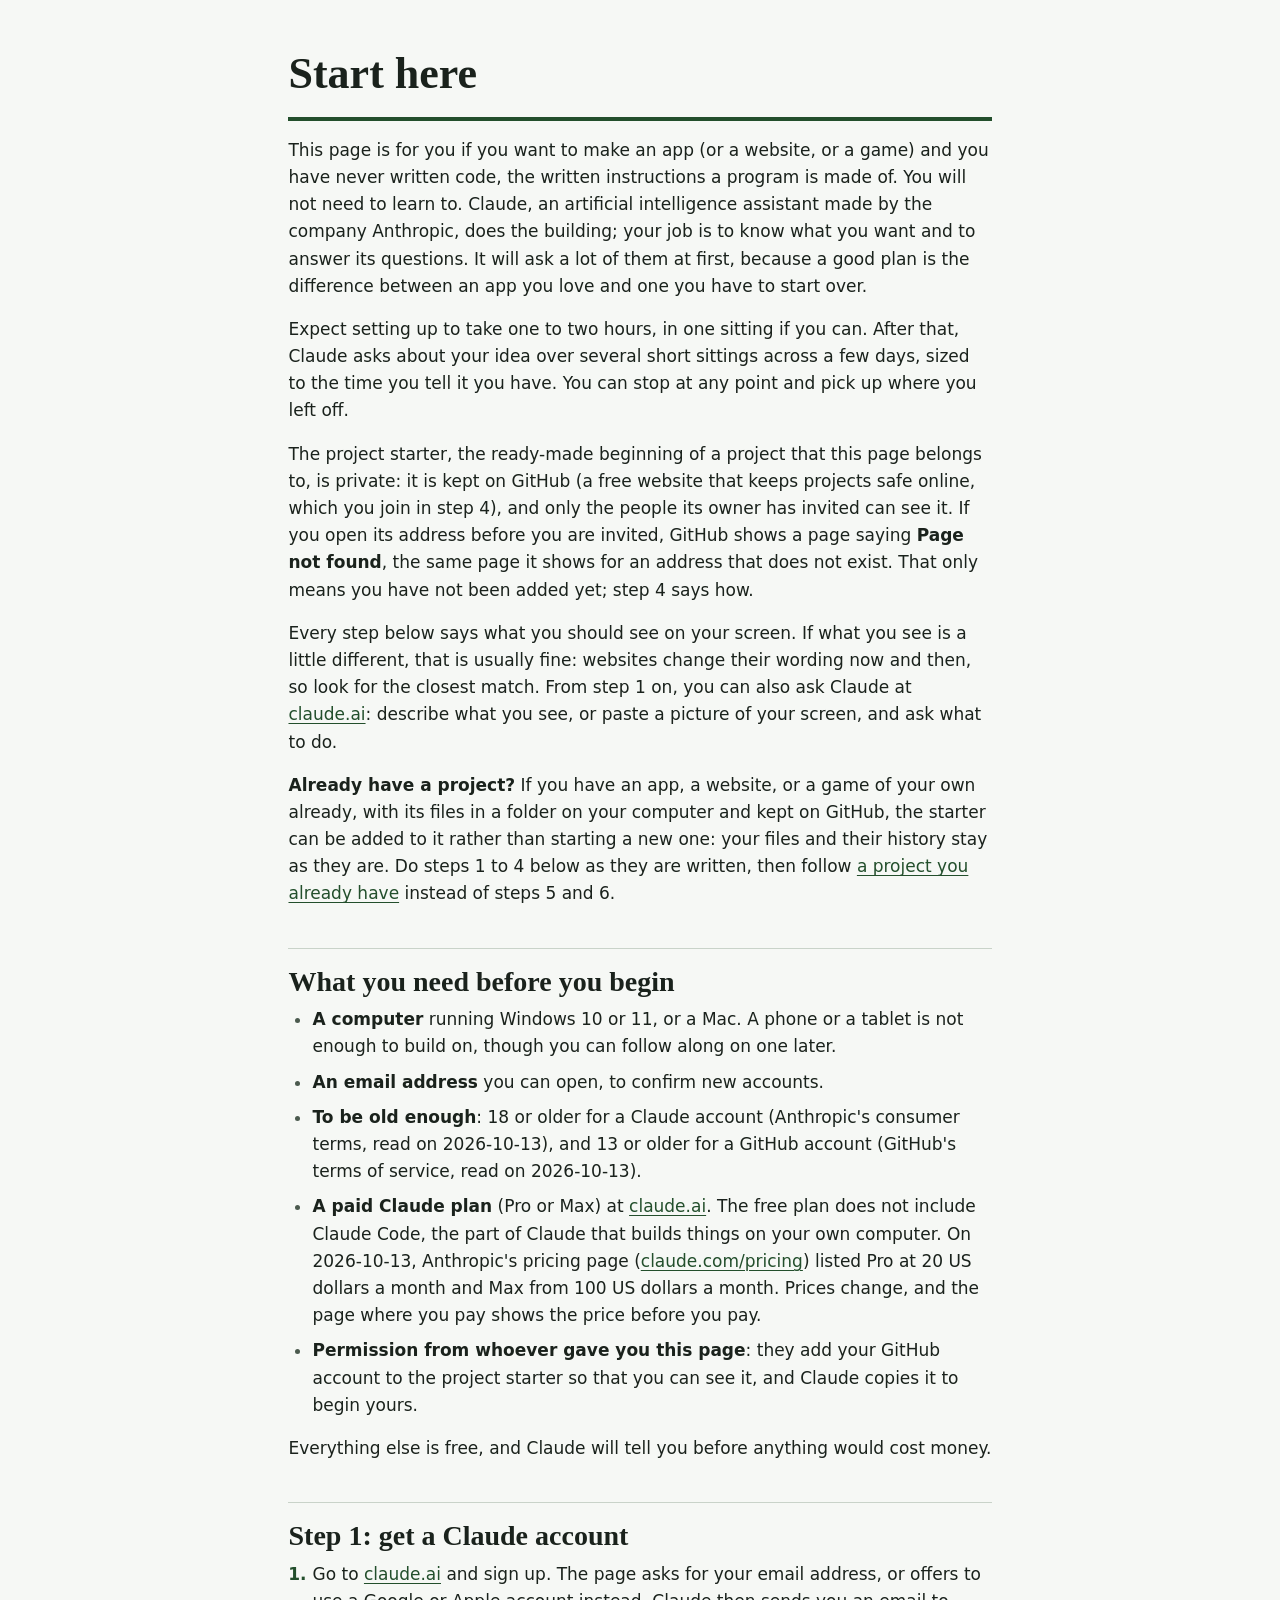
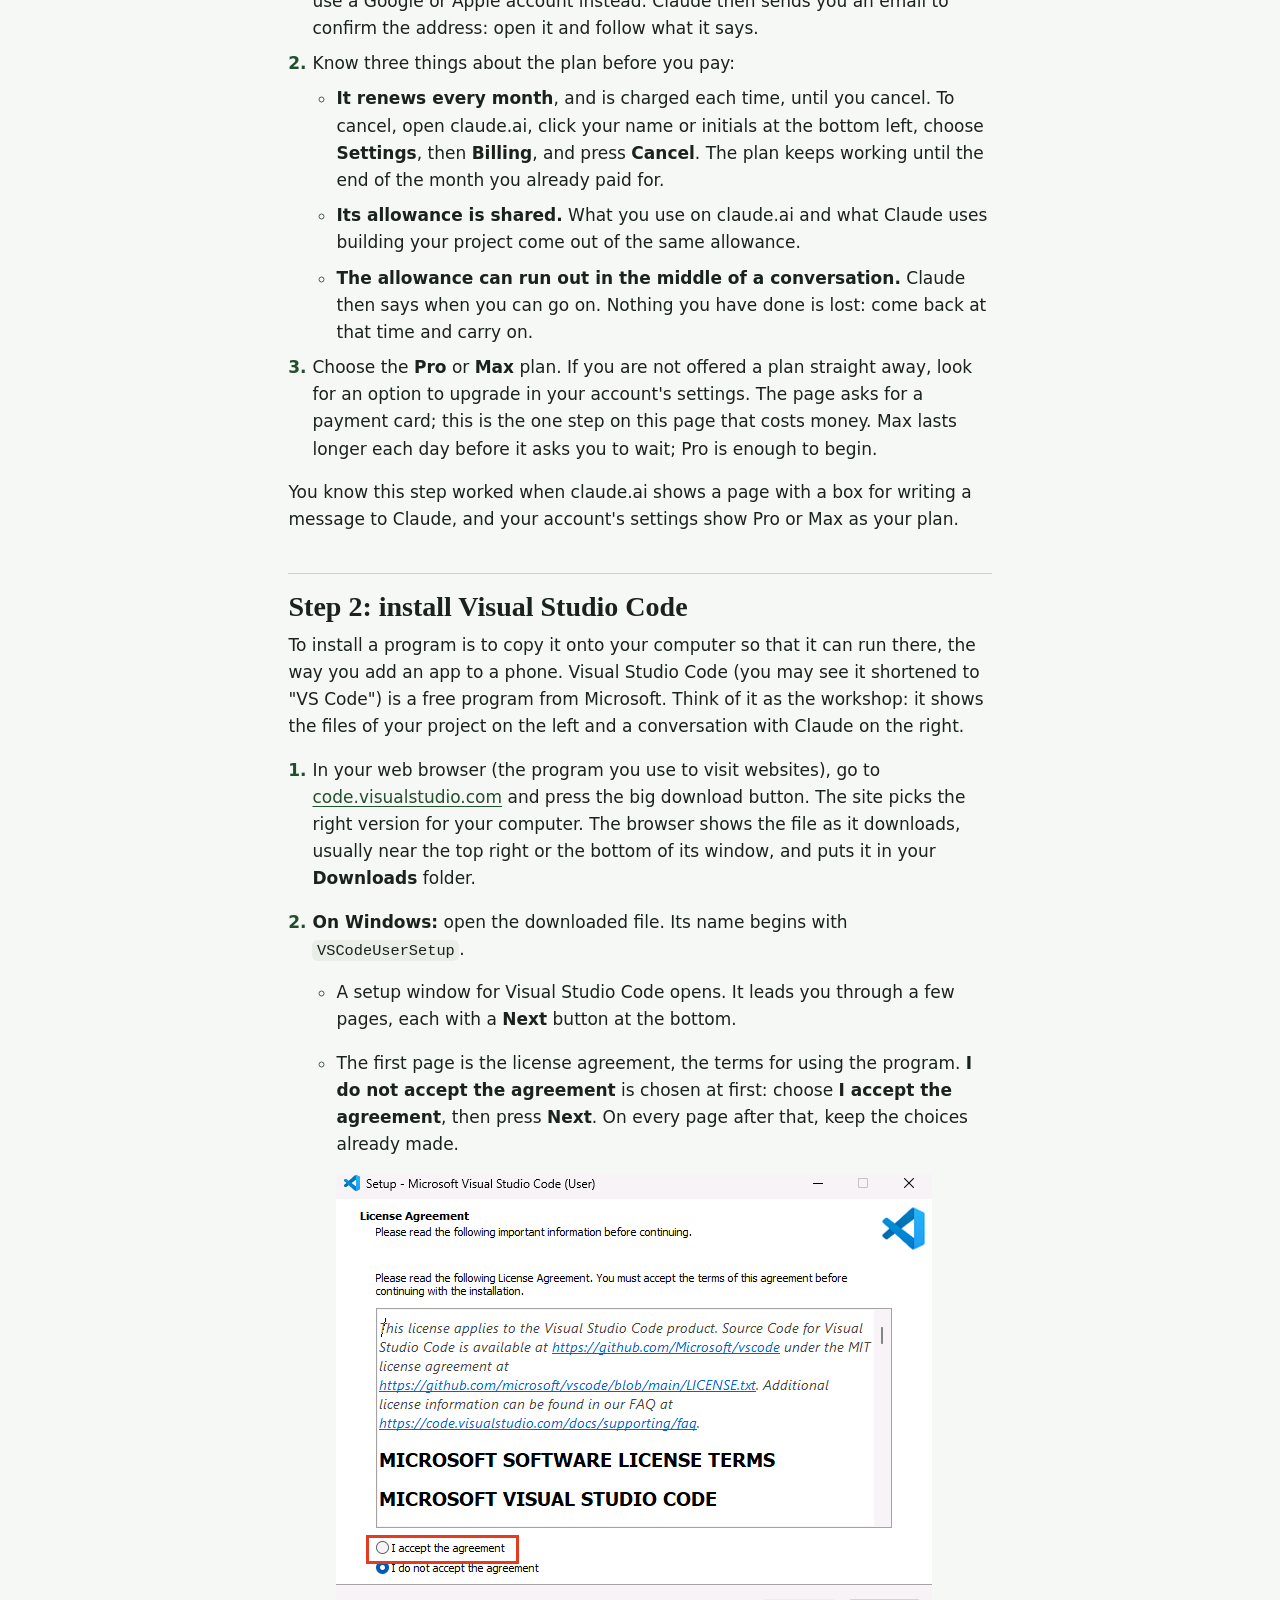
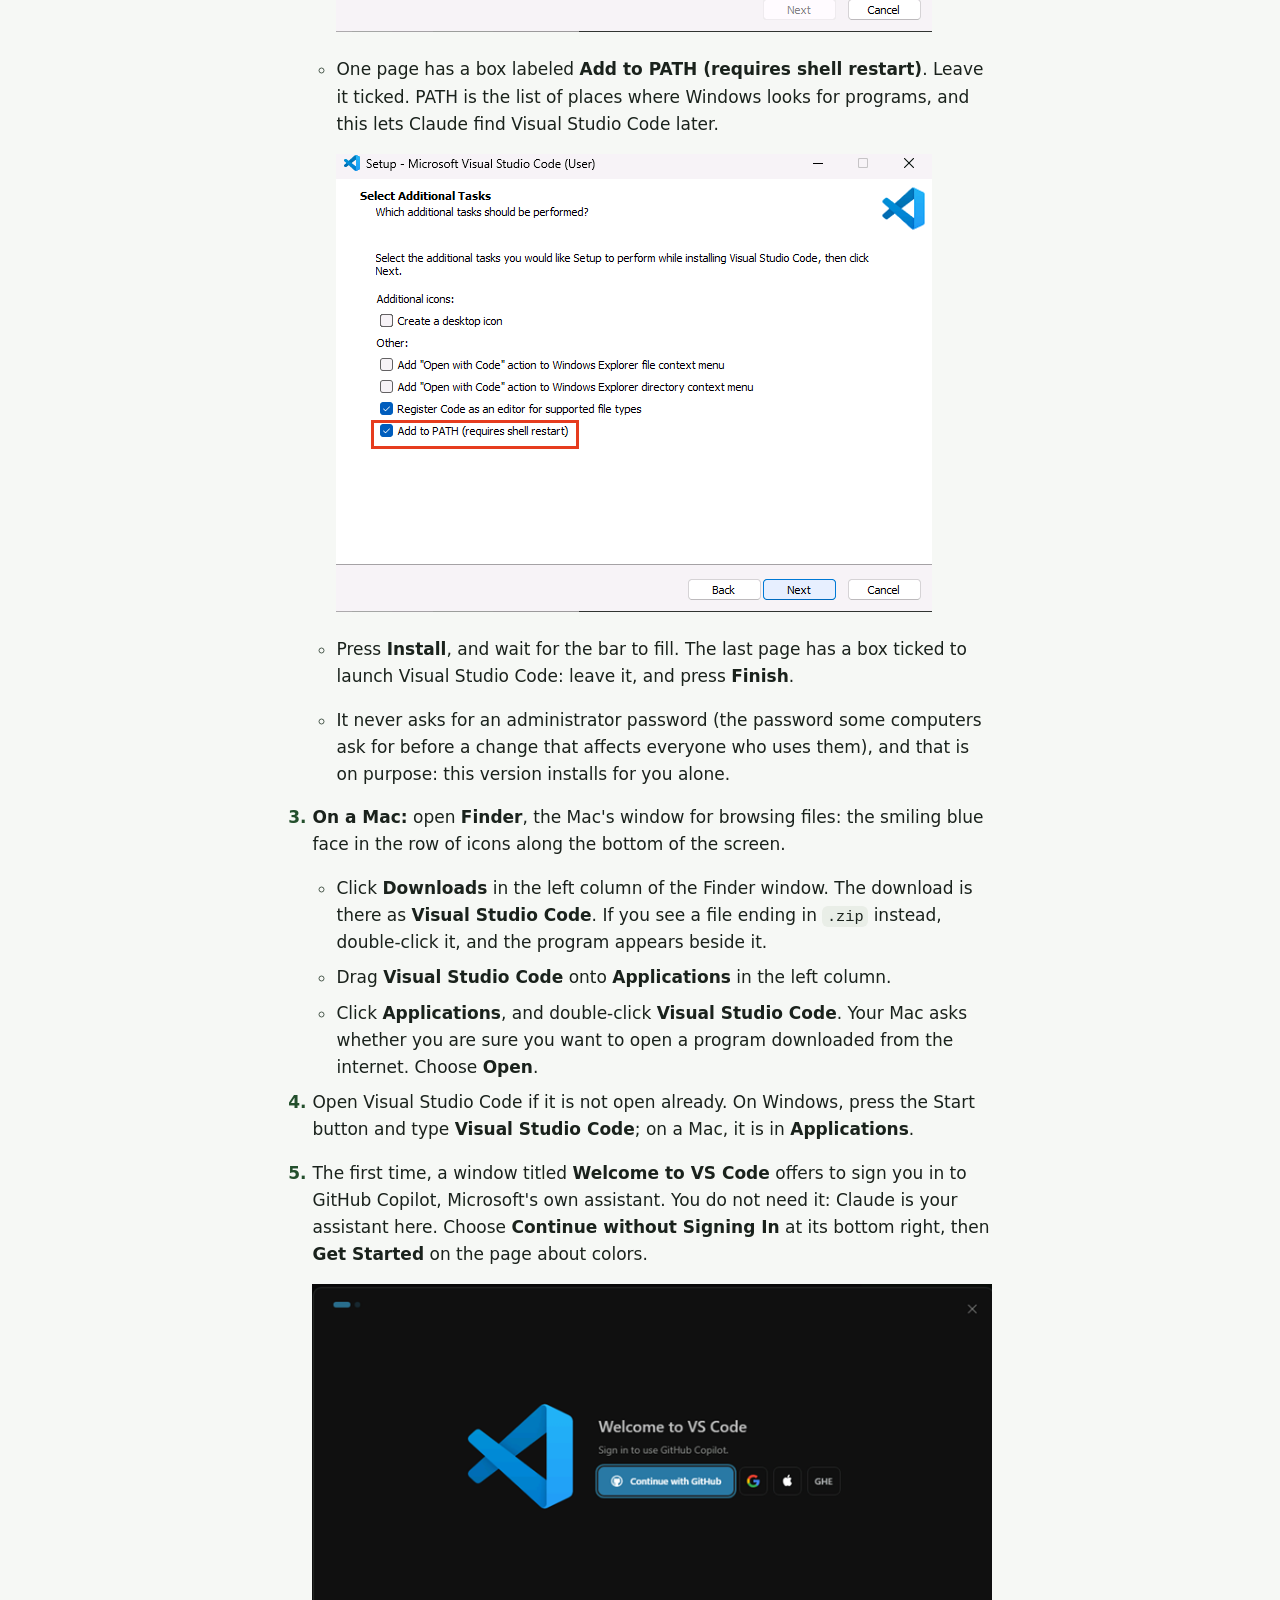
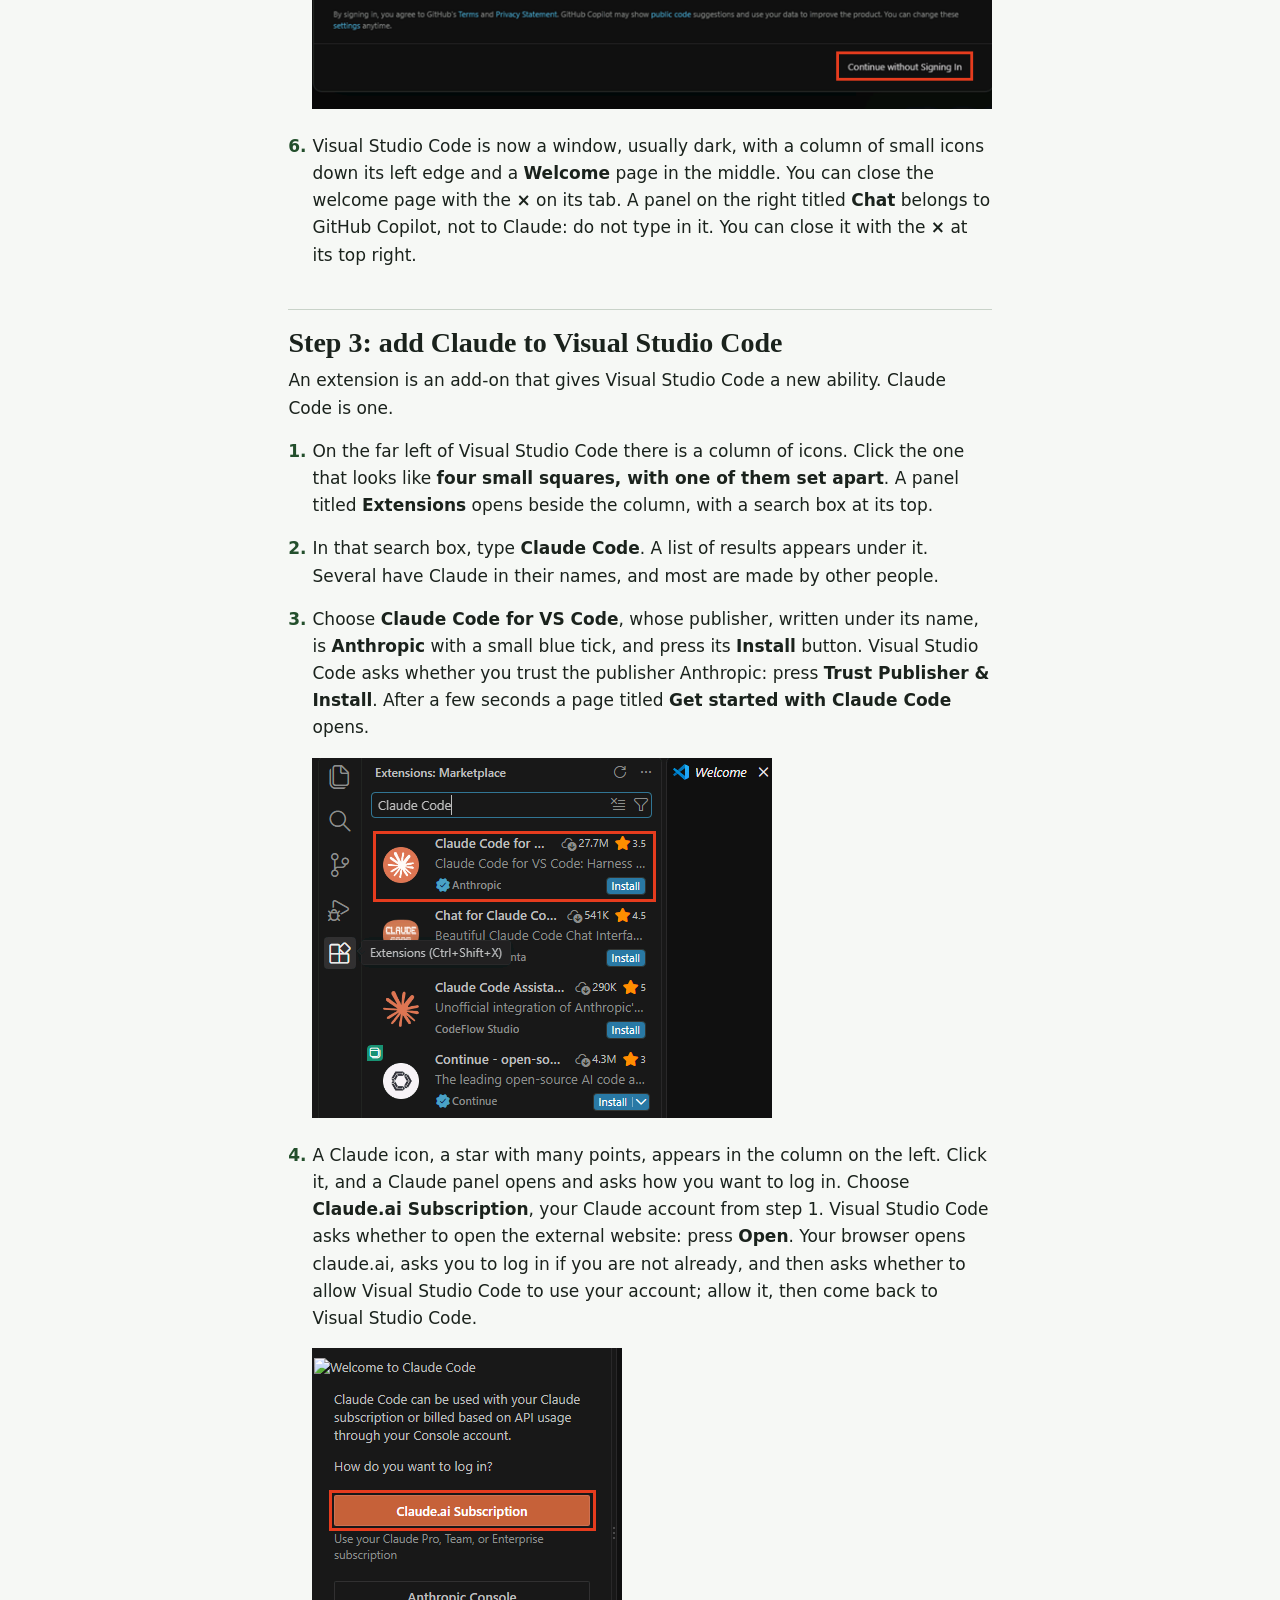
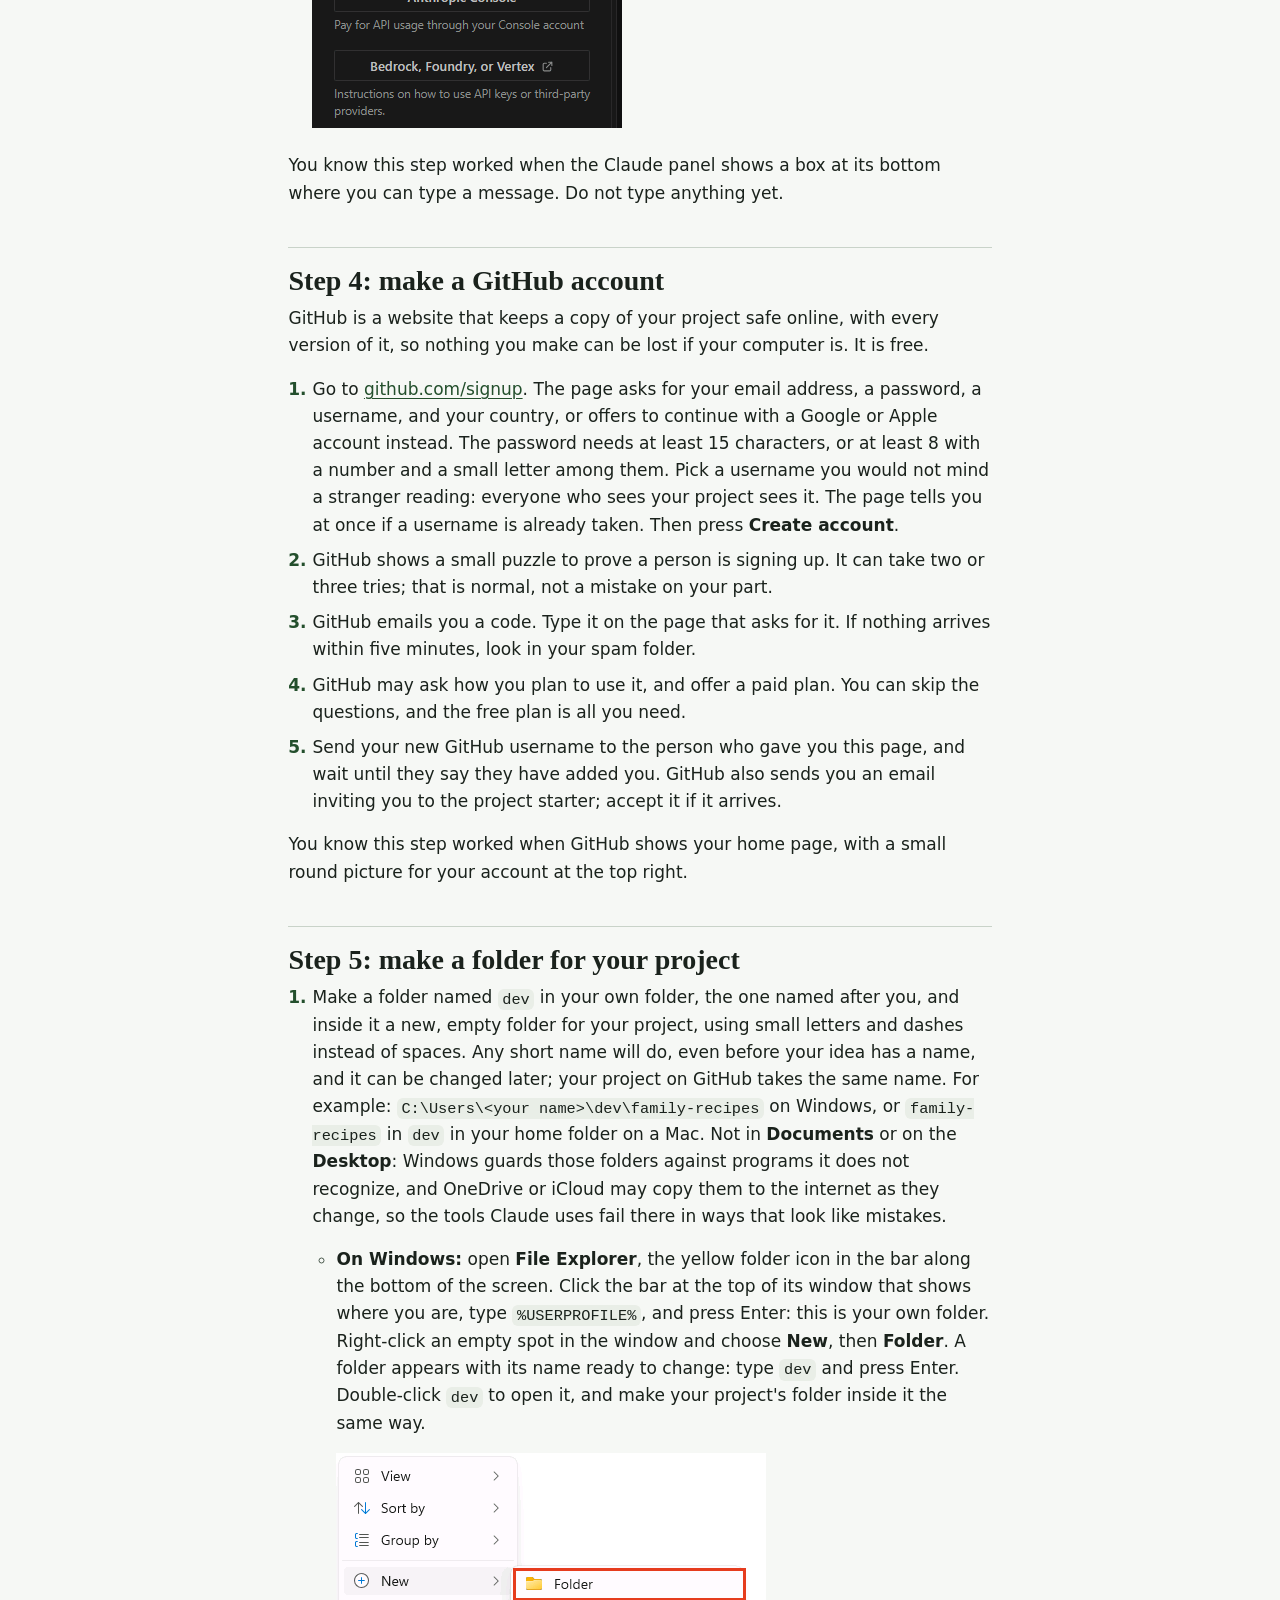
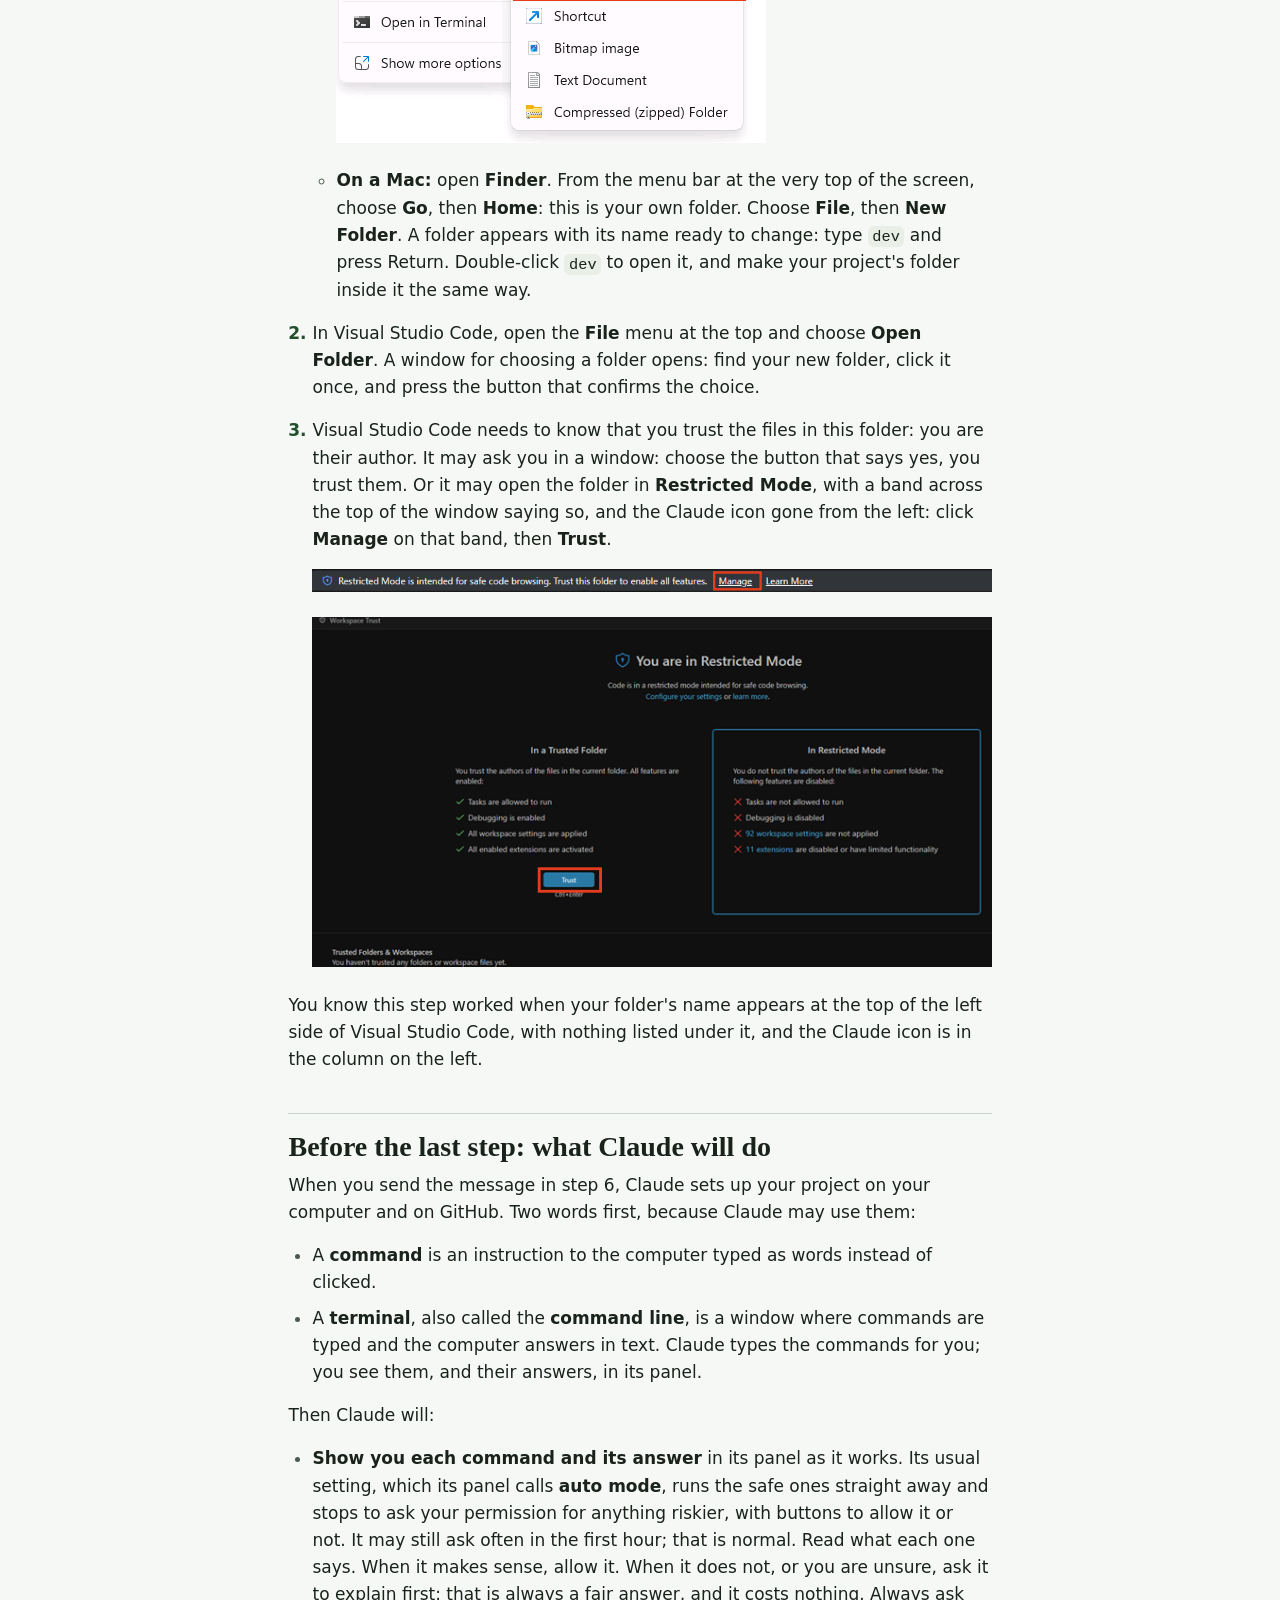
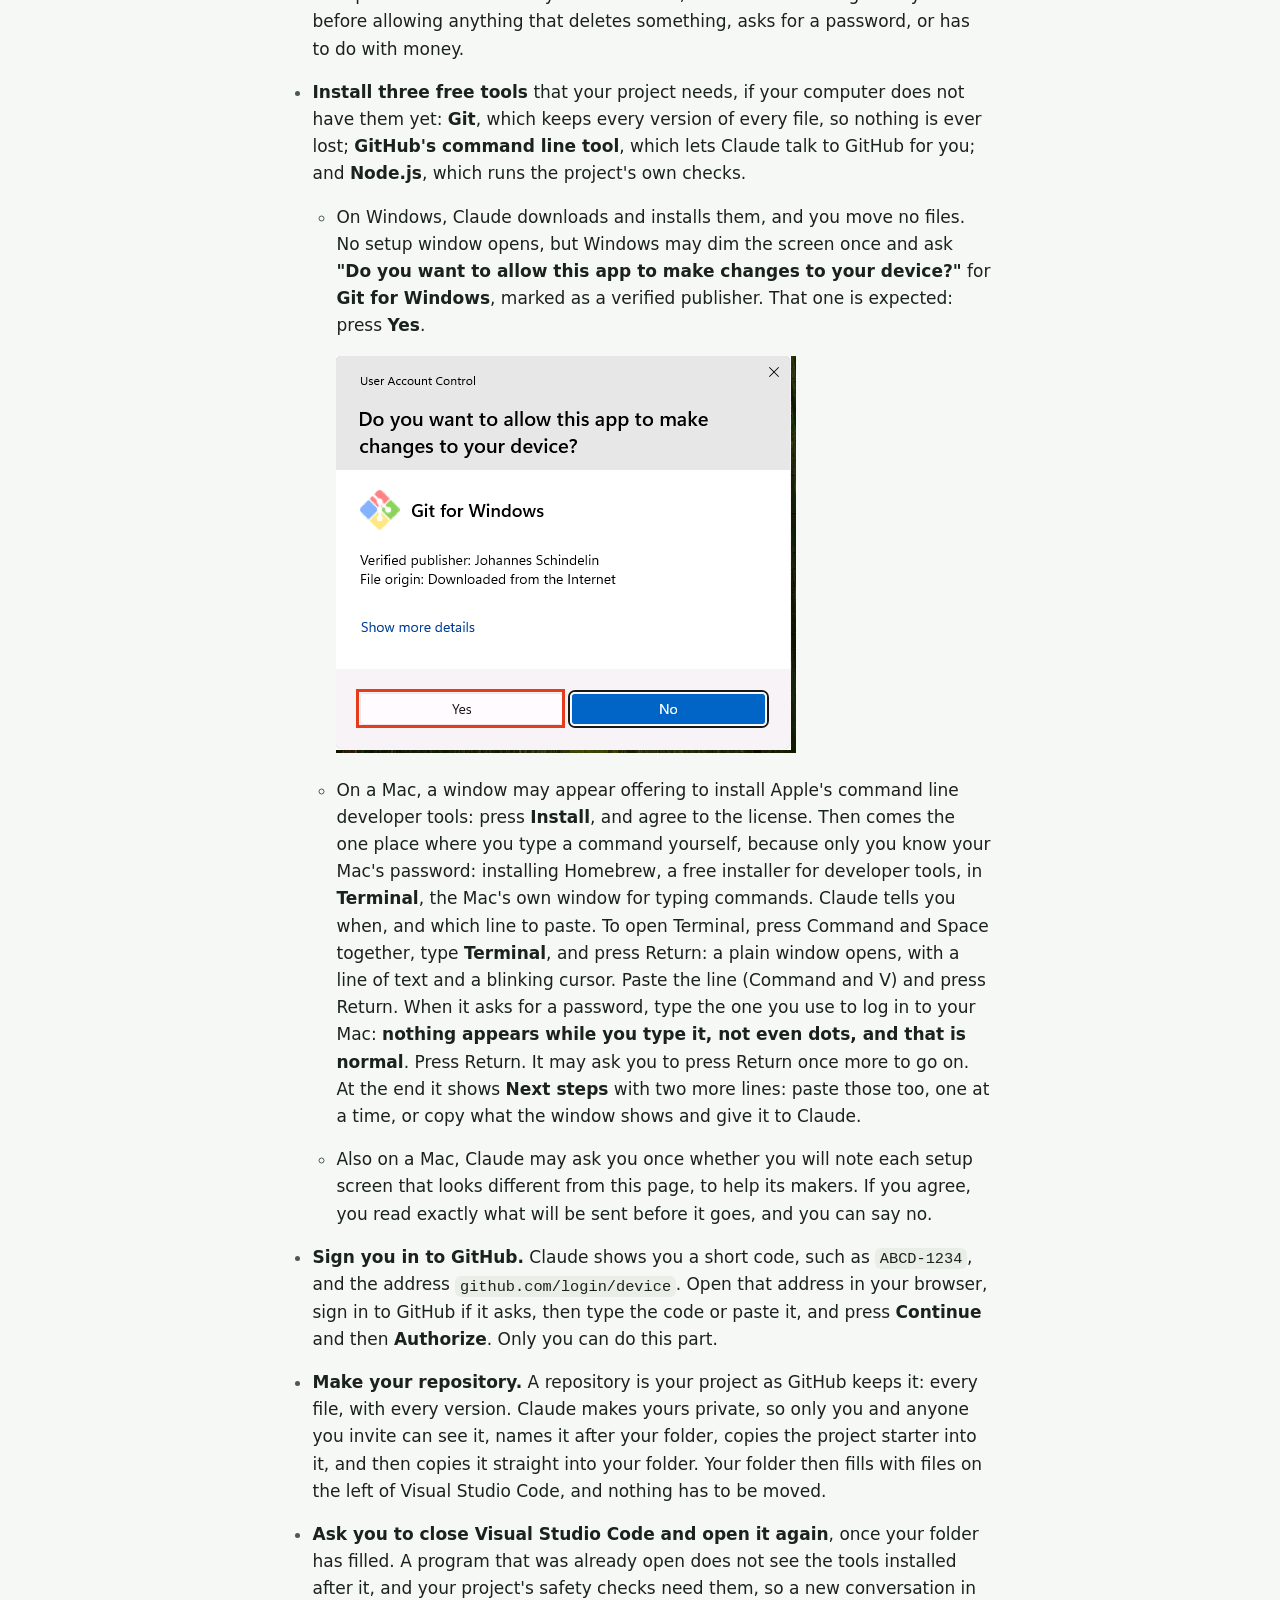
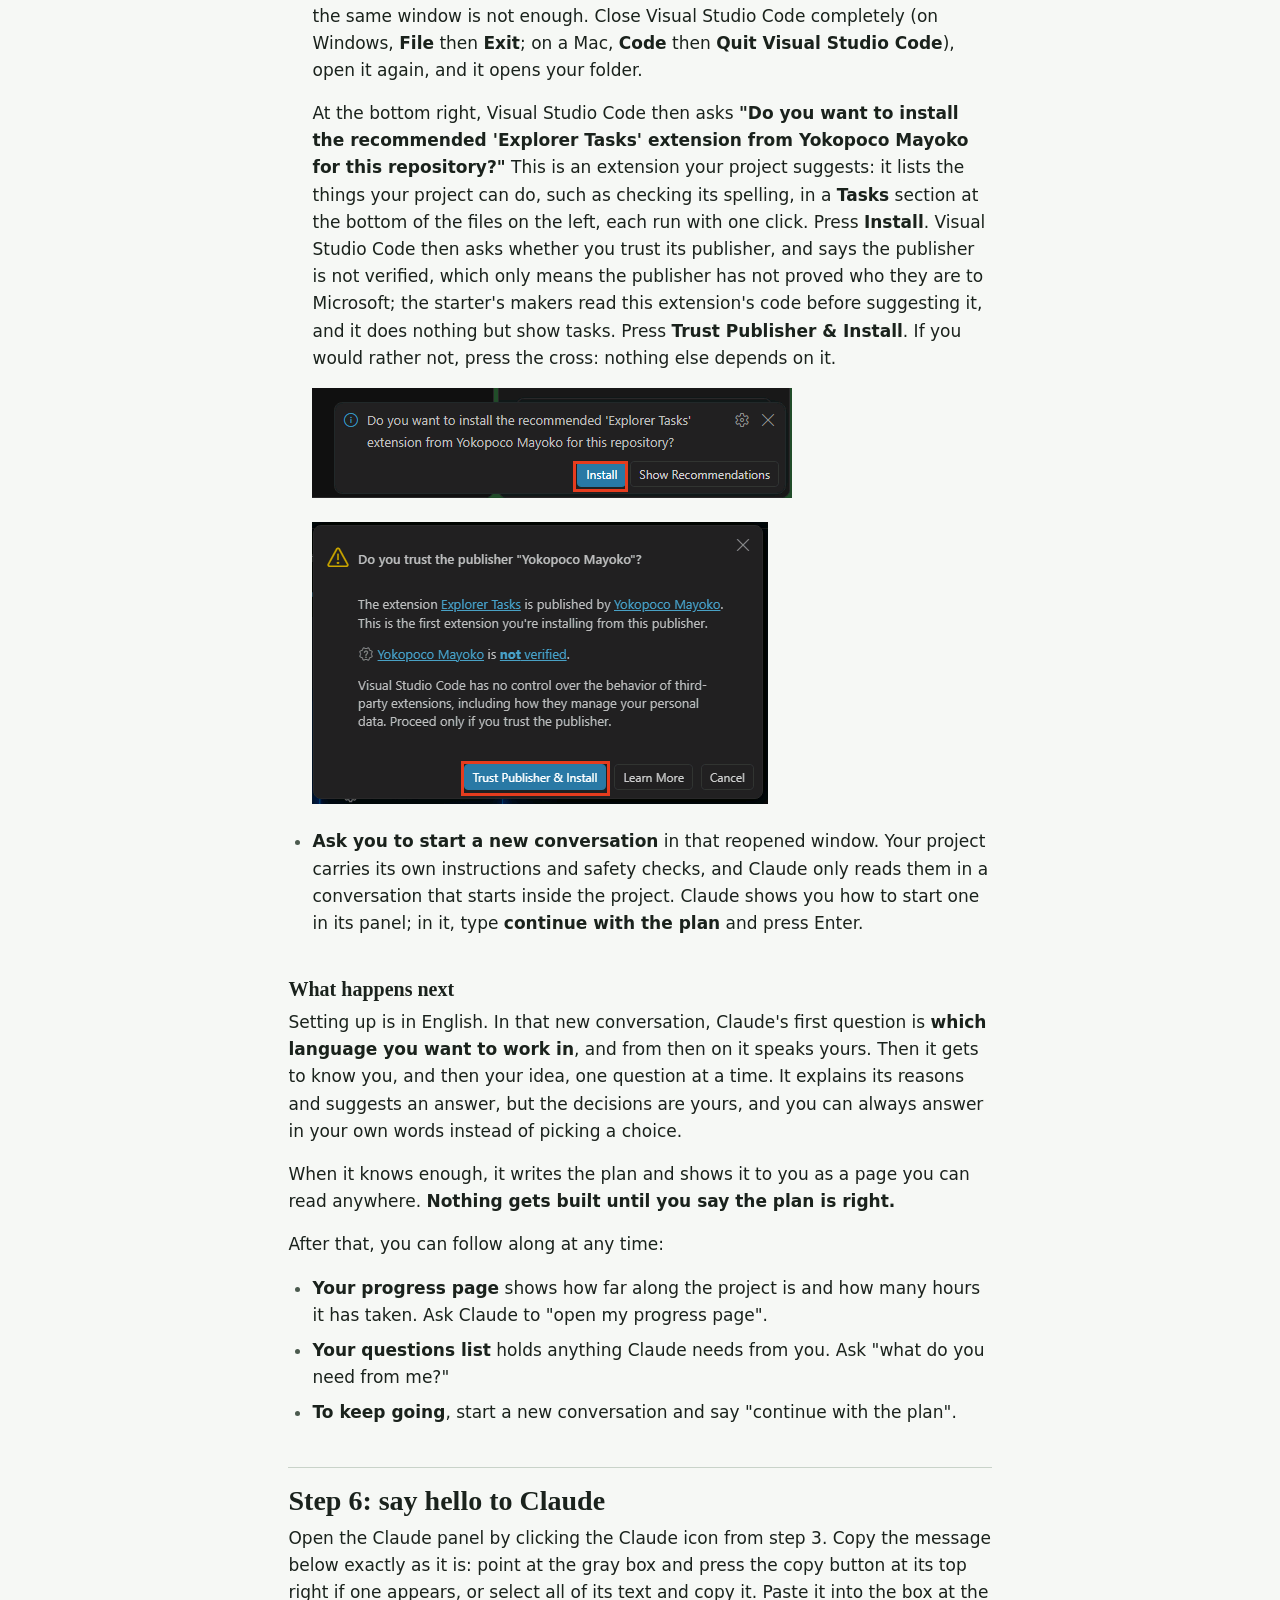
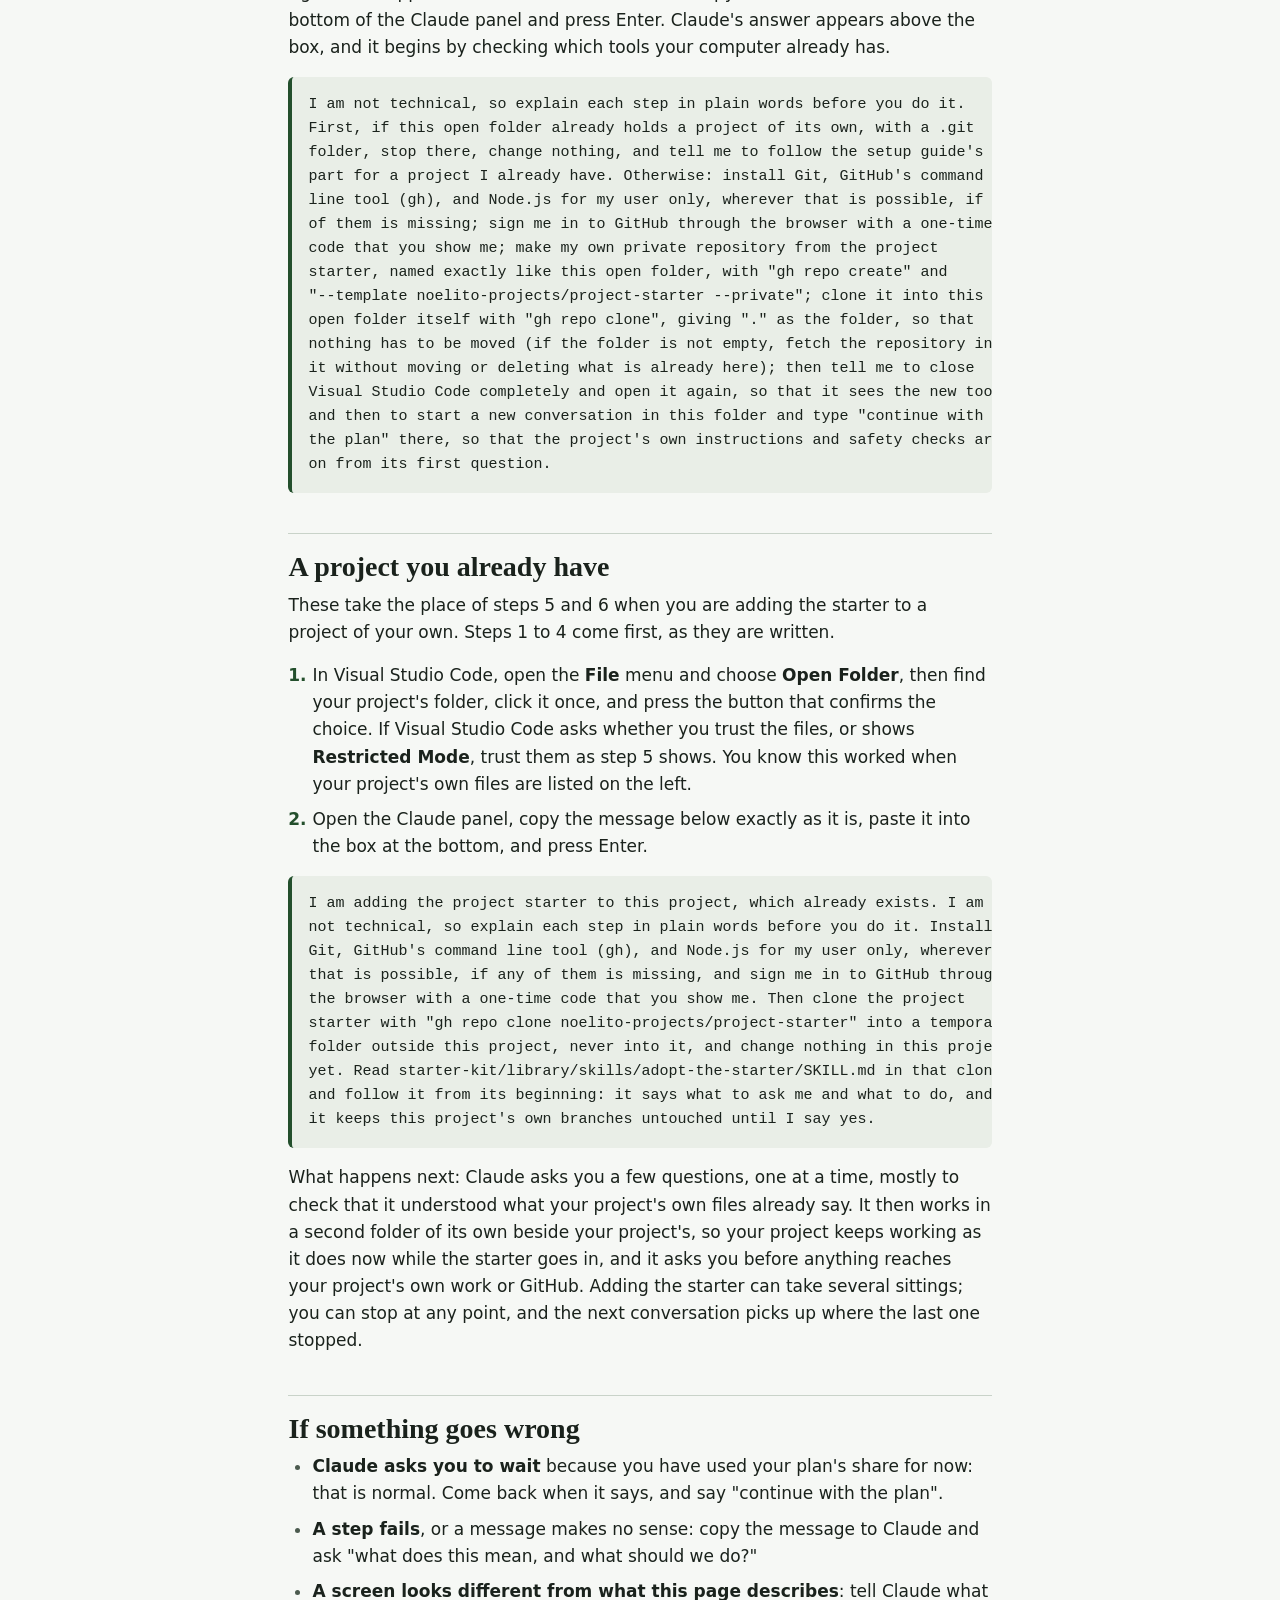
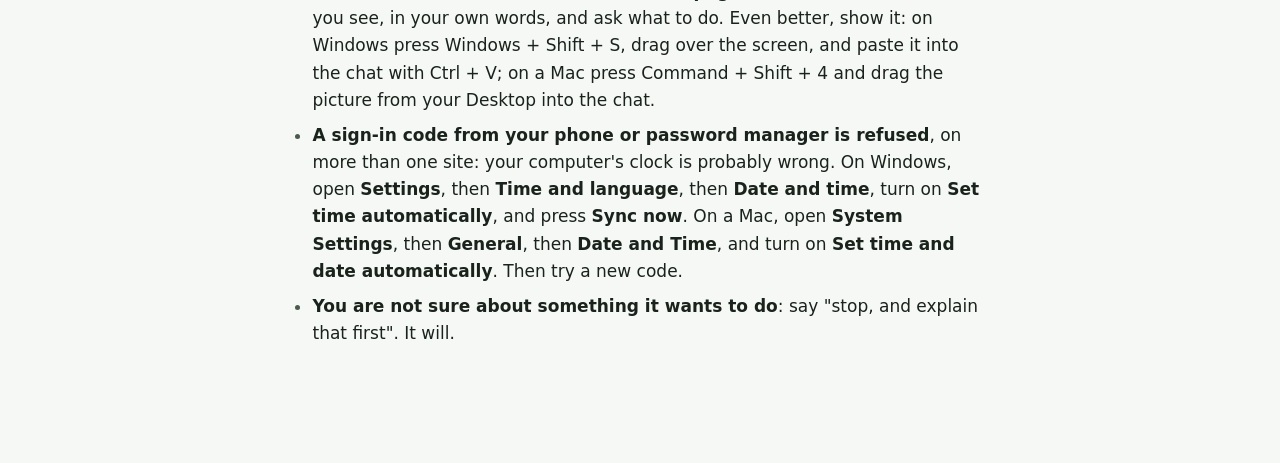
==== index.html @ c91ca392 "Publish the setup guide built from START-HERE.md 755a0fde7d6d2fbc10051a0ebddc3ce0e43bfc1e6dcfdcdebd2" ====
<!doctype html>
<html lang="en">
<head>
<meta charset="utf-8">
<meta name="viewport" content="width=device-width, initial-scale=1">
<meta http-equiv="Content-Security-Policy" content="default-src &#39;none&#39;; style-src &#39;self&#39; https://fonts.googleapis.com; font-src https://fonts.gstatic.com; img-src &#39;self&#39;; base-uri &#39;none&#39;; form-action &#39;none&#39;">
<!-- frame-ancestors is left out of the policy above: a browser ignores it in a meta tag, and GitHub Pages sends no header of our choosing. -->
<title>Start here</title>
<link rel="preconnect" href="https://fonts.googleapis.com">
<link rel="preconnect" href="https://fonts.gstatic.com" crossorigin>
<link rel="stylesheet" href="https://fonts.googleapis.com/css2?family=Public+Sans:ital,wght@0,400;0,600;1,400&amp;family=Source+Serif+4:opsz,wght@8..60,600&amp;display=swap">
<link rel="stylesheet" href="guide.css">
</head>
<body>
<main class="guide">
<h1 id="start-here">Start here</h1>
<p>This page is for you if you want to make an app (or a website, or a game) and
you have never written code, the written instructions a program is made of. You
will not need to learn to. Claude, an artificial intelligence assistant made by
the company Anthropic, does the building; your job is to know what you want and
to answer its questions. It will ask a lot of them at first, because a good plan
is the difference between an app you love and one you have to start over.</p>
<p>Expect setting up to take one to two hours, in one sitting if you can. After
that, Claude asks about your idea over several short sittings across a few days,
sized to the time you tell it you have. You can stop at any point and pick up
where you left off.</p>
<p>The project starter, the ready-made beginning of a project that this page
belongs to, is private: it is kept on GitHub (a free website that keeps projects
safe online, which you join in step 4), and only the people its owner has
invited can see it. If you open its address before you are invited, GitHub shows
a page saying <strong>Page not found</strong>, the same page it shows for an address that
does not exist. That only means you have not been added yet; step 4 says how.</p>
<p>Every step below says what you should see on your screen. If what you see is a
little different, that is usually fine: websites change their wording now and
then, so look for the closest match. From step 1 on, you can also ask Claude at
<a href="https://claude.ai">claude.ai</a>: describe what you see, or paste a picture of
your screen, and ask what to do.</p>
<p><strong>Already have a project?</strong> If you have an app, a website, or a game of your own
already, with its files in a folder on your computer and kept on GitHub, the
starter can be added to it rather than starting a new one: your files and their
history stay as they are. Do steps 1 to 4 below as they are written, then follow
<a href="#a-project-you-already-have">a project you already have</a> instead of steps 5
and 6.</p>
<h2 id="what-you-need-before-you-begin">What you need before you begin</h2>
<ul>
<li><strong>A computer</strong> running Windows 10 or 11, or a Mac. A phone or a tablet is not
enough to build on, though you can follow along on one later.</li>
<li><strong>An email address</strong> you can open, to confirm new accounts.</li>
<li><strong>To be old enough</strong>: 18 or older for a Claude account (Anthropic&#39;s consumer
terms, read on 2026-10-13), and 13 or older for a GitHub account (GitHub&#39;s
terms of service, read on 2026-10-13).</li>
<li><strong>A paid Claude plan</strong> (Pro or Max) at <a href="https://claude.ai">claude.ai</a>. The
free plan does not include Claude Code, the part of Claude that builds things
on your own computer. On 2026-10-13, Anthropic&#39;s pricing page
(<a href="https://claude.com/pricing">claude.com/pricing</a>) listed Pro at 20 US dollars
a month and Max from 100 US dollars a month. Prices change, and the page where
you pay shows the price before you pay.</li>
<li><strong>Permission from whoever gave you this page</strong>: they add your GitHub account
to the project starter so that you can see it, and Claude copies it to begin
yours.</li>
</ul>
<p>Everything else is free, and Claude will tell you before anything would cost
money.</p>
<h2 id="step-1-get-a-claude-account">Step 1: get a Claude account</h2>
<ol>
<li>Go to <a href="https://claude.ai">claude.ai</a> and sign up. The page asks for your
email address, or offers to use a Google or Apple account instead. Claude
then sends you an email to confirm the address: open it and follow what it
says.</li>
<li>Know three things about the plan before you pay:
<ul>
<li><strong>It renews every month</strong>, and is charged each time, until you cancel. To
cancel, open claude.ai, click your name or initials at the bottom left,
choose <strong>Settings</strong>, then <strong>Billing</strong>, and press <strong>Cancel</strong>. The plan keeps
working until the end of the month you already paid for.</li>
<li><strong>Its allowance is shared.</strong> What you use on claude.ai and what Claude uses
building your project come out of the same allowance.</li>
<li><strong>The allowance can run out in the middle of a conversation.</strong> Claude then
says when you can go on. Nothing you have done is lost: come back at that
time and carry on.</li>
</ul></li>
<li>Choose the <strong>Pro</strong> or <strong>Max</strong> plan. If you are not offered a plan straight
away, look for an option to upgrade in your account&#39;s settings. The page asks
for a payment card; this is the one step on this page that costs money. Max
lasts longer each day before it asks you to wait; Pro is enough to begin.</li>
</ol>
<p>You know this step worked when claude.ai shows a page with a box for writing a
message to Claude, and your account&#39;s settings show Pro or Max as your plan.</p>
<h2 id="step-2-install-visual-studio-code">Step 2: install Visual Studio Code</h2>
<p>To install a program is to copy it onto your computer so that it can run there,
the way you add an app to a phone. Visual Studio Code (you may see it shortened
to &quot;VS Code&quot;) is a free program from Microsoft. Think of it as the workshop: it
shows the files of your project on the left and a conversation with Claude on
the right.</p>
<ol>
<li><p>In your web browser (the program you use to visit websites), go to
<a href="https://code.visualstudio.com">code.visualstudio.com</a> and press the big
download button. The site picks the right version for your computer. The
browser shows the file as it downloads, usually near the top right or the
bottom of its window, and puts it in your <strong>Downloads</strong> folder.</p></li>
<li><p><strong>On Windows:</strong> open the downloaded file. Its name begins with
<code>VSCodeUserSetup</code>.</p>
<ul>
<li><p>A setup window for Visual Studio Code opens. It leads you through a few
pages, each with a <strong>Next</strong> button at the bottom.</p></li>
<li><p>The first page is the license agreement, the terms for using the program.
<strong>I do not accept the agreement</strong> is chosen at first: choose <strong>I accept the
agreement</strong>, then press <strong>Next</strong>. On every page after that, keep the
choices already made.</p>
<p><img src="starter-kit/docs/setup-guide-pictures/installer-license.png" alt="The setup window&#39;s License Agreement page, with &quot;I do not accept the agreement&quot; chosen and the choice &quot;I accept the agreement&quot; marked above it"></p></li>
<li><p>One page has a box labeled <strong>Add to PATH (requires shell restart)</strong>. Leave
it ticked. PATH is the list of places where Windows looks for programs, and
this lets Claude find Visual Studio Code later.</p>
<p><img src="starter-kit/docs/setup-guide-pictures/installer-add-to-path.png" alt="The setup window&#39;s Select Additional Tasks page, with the ticked box &quot;Add to PATH (requires shell restart)&quot; marked"></p></li>
<li><p>Press <strong>Install</strong>, and wait for the bar to fill. The last page has a box
ticked to launch Visual Studio Code: leave it, and press <strong>Finish</strong>.</p></li>
<li><p>It never asks for an administrator password (the password some computers
ask for before a change that affects everyone who uses them), and that is
on purpose: this version installs for you alone.</p></li>
</ul></li>
<li><p><strong>On a Mac:</strong> open <strong>Finder</strong>, the Mac&#39;s window for browsing files: the
smiling blue face in the row of icons along the bottom of the screen.</p>
<ul>
<li>Click <strong>Downloads</strong> in the left column of the Finder window. The download
is there as <strong>Visual Studio Code</strong>. If you see a file ending in <code>.zip</code>
instead, double-click it, and the program appears beside it.</li>
<li>Drag <strong>Visual Studio Code</strong> onto <strong>Applications</strong> in the left column.</li>
<li>Click <strong>Applications</strong>, and double-click <strong>Visual Studio Code</strong>. Your Mac
asks whether you are sure you want to open a program downloaded from the
internet. Choose <strong>Open</strong>.</li>
</ul></li>
<li><p>Open Visual Studio Code if it is not open already. On Windows, press the
Start button and type <strong>Visual Studio Code</strong>; on a Mac, it is in
<strong>Applications</strong>.</p></li>
<li><p>The first time, a window titled <strong>Welcome to VS Code</strong> offers to sign you in
to GitHub Copilot, Microsoft&#39;s own assistant. You do not need it: Claude is
your assistant here. Choose <strong>Continue without Signing In</strong> at its bottom
right, then <strong>Get Started</strong> on the page about colors.</p>
<p><img src="starter-kit/docs/setup-guide-pictures/welcome-without-copilot.png" alt="The Welcome to VS Code window offering to sign in to GitHub Copilot, with &quot;Continue without Signing In&quot; marked at its bottom right"></p></li>
<li><p>Visual Studio Code is now a window, usually dark, with a column of small
icons down its left edge and a <strong>Welcome</strong> page in the middle. You can close
the welcome page with the <strong>×</strong> on its tab. A panel on the right titled
<strong>Chat</strong> belongs to GitHub Copilot, not to Claude: do not type in it. You can
close it with the <strong>×</strong> at its top right.</p></li>
</ol>
<h2 id="step-3-add-claude-to-visual-studio-code">Step 3: add Claude to Visual Studio Code</h2>
<p>An extension is an add-on that gives Visual Studio Code a new ability. Claude
Code is one.</p>
<ol>
<li><p>On the far left of Visual Studio Code there is a column of icons. Click the
one that looks like <strong>four small squares, with one of them set apart</strong>. A
panel titled <strong>Extensions</strong> opens beside the column, with a search box at its
top.</p></li>
<li><p>In that search box, type <strong>Claude Code</strong>. A list of results appears under it.
Several have Claude in their names, and most are made by other people.</p></li>
<li><p>Choose <strong>Claude Code for VS Code</strong>, whose publisher, written under its name,
is <strong>Anthropic</strong> with a small blue tick, and press its <strong>Install</strong> button.
Visual Studio Code asks whether you trust the publisher Anthropic: press
<strong>Trust Publisher &amp; Install</strong>. After a few seconds a page titled <strong>Get
started with Claude Code</strong> opens.</p>
<p><img src="starter-kit/docs/setup-guide-pictures/extensions-claude-code.png" alt="The Extensions panel searched for Claude Code: several extensions with Claude in their names, and the first one, Claude Code for VS Code by Anthropic with a blue tick, marked"></p></li>
<li><p>A Claude icon, a star with many points, appears in the column on the left.
Click it, and a Claude panel opens and asks how you want to log in. Choose
<strong>Claude.ai Subscription</strong>, your Claude account from step 1. Visual Studio
Code asks whether to open the external website: press <strong>Open</strong>. Your browser
opens claude.ai, asks you to log in if you are not already, and then asks
whether to allow Visual Studio Code to use your account; allow it, then come
back to Visual Studio Code.</p>
<p><img src="starter-kit/docs/setup-guide-pictures/claude-panel-log-in.png" alt="The Claude panel asking &quot;How do you want to log in?&quot;, with the orange &quot;Claude.ai Subscription&quot; button marked above Anthropic Console and Bedrock, Foundry, or Vertex"></p></li>
</ol>
<p>You know this step worked when the Claude panel shows a box at its bottom where
you can type a message. Do not type anything yet.</p>
<h2 id="step-4-make-a-github-account">Step 4: make a GitHub account</h2>
<p>GitHub is a website that keeps a copy of your project safe online, with every
version of it, so nothing you make can be lost if your computer is. It is free.</p>
<ol>
<li>Go to <a href="https://github.com/signup">github.com/signup</a>. The page asks for your
email address, a password, a username, and your country, or offers to
continue with a Google or Apple account instead. The password needs at least
15 characters, or at least 8 with a number and a small letter among them.
Pick a username you would not mind a stranger reading: everyone who sees your
project sees it. The page tells you at once if a username is already taken.
Then press <strong>Create account</strong>.</li>
<li>GitHub shows a small puzzle to prove a person is signing up. It can take two
or three tries; that is normal, not a mistake on your part.</li>
<li>GitHub emails you a code. Type it on the page that asks for it. If nothing
arrives within five minutes, look in your spam folder.</li>
<li>GitHub may ask how you plan to use it, and offer a paid plan. You can skip
the questions, and the free plan is all you need.</li>
<li>Send your new GitHub username to the person who gave you this page, and wait
until they say they have added you. GitHub also sends you an email inviting
you to the project starter; accept it if it arrives.</li>
</ol>
<p>You know this step worked when GitHub shows your home page, with a small round
picture for your account at the top right.</p>
<h2 id="step-5-make-a-folder-for-your-project">Step 5: make a folder for your project</h2>
<ol>
<li><p>Make a folder named <code>dev</code> in your own folder, the one named after you, and
inside it a new, empty folder for your project, using small letters and
dashes instead of spaces. Any short name will do, even before your idea has a
name, and it can be changed later; your project on GitHub takes the same
name. For example: <code>C:\Users\&lt;your name&gt;\dev\family-recipes</code> on Windows, or
<code>family-recipes</code> in <code>dev</code> in your home folder on a Mac. Not in <strong>Documents</strong>
or on the <strong>Desktop</strong>: Windows guards those folders against programs it does
not recognize, and OneDrive or iCloud may copy them to the internet as they
change, so the tools Claude uses fail there in ways that look like mistakes.</p>
<ul>
<li><p><strong>On Windows:</strong> open <strong>File Explorer</strong>, the yellow folder icon in the bar
along the bottom of the screen. Click the bar at the top of its window that
shows where you are, type <code>%USERPROFILE%</code>, and press Enter: this is your
own folder. Right-click an empty spot in the window and choose <strong>New</strong>,
then <strong>Folder</strong>. A folder appears with its name ready to change: type <code>dev</code>
and press Enter. Double-click <code>dev</code> to open it, and make your project&#39;s
folder inside it the same way.</p>
<p><img src="starter-kit/docs/setup-guide-pictures/new-folder-menu.png" alt="File Explorer&#39;s right-click menu with New opened beside it, and Folder marked at the top of that list"></p></li>
<li><p><strong>On a Mac:</strong> open <strong>Finder</strong>. From the menu bar at the very top of the
screen, choose <strong>Go</strong>, then <strong>Home</strong>: this is your own folder. Choose
<strong>File</strong>, then <strong>New Folder</strong>. A folder appears with its name ready to
change: type <code>dev</code> and press Return. Double-click <code>dev</code> to open it, and
make your project&#39;s folder inside it the same way.</p></li>
</ul></li>
<li><p>In Visual Studio Code, open the <strong>File</strong> menu at the top and choose <strong>Open
Folder</strong>. A window for choosing a folder opens: find your new folder, click
it once, and press the button that confirms the choice.</p></li>
<li><p>Visual Studio Code needs to know that you trust the files in this folder: you
are their author. It may ask you in a window: choose the button that says
yes, you trust them. Or it may open the folder in <strong>Restricted Mode</strong>, with a
band across the top of the window saying so, and the Claude icon gone from
the left: click <strong>Manage</strong> on that band, then <strong>Trust</strong>.</p>
<p><img src="starter-kit/docs/setup-guide-pictures/restricted-mode-band.png" alt="The band across the top of Visual Studio Code: &quot;Restricted Mode is intended for safe code browsing. Trust this folder to enable all features.&quot;, with Manage marked"></p>
<p><img src="starter-kit/docs/setup-guide-pictures/restricted-mode-trust.png" alt="The page Manage opens, titled &quot;You are in Restricted Mode&quot;, with the Trust button marked under &quot;In a Trusted Folder&quot;"></p></li>
</ol>
<p>You know this step worked when your folder&#39;s name appears at the top of the left
side of Visual Studio Code, with nothing listed under it, and the Claude icon is
in the column on the left.</p>
<h2 id="before-the-last-step-what-claude-will-do">Before the last step: what Claude will do</h2>
<p>When you send the message in step 6, Claude sets up your project on your
computer and on GitHub. Two words first, because Claude may use them:</p>
<ul>
<li>A <strong>command</strong> is an instruction to the computer typed as words instead of
clicked.</li>
<li>A <strong>terminal</strong>, also called the <strong>command line</strong>, is a window where commands
are typed and the computer answers in text. Claude types the commands for you;
you see them, and their answers, in its panel.</li>
</ul>
<p>Then Claude will:</p>
<ul>
<li><p><strong>Show you each command and its answer</strong> in its panel as it works. Its usual
setting, which its panel calls <strong>auto mode</strong>, runs the safe ones straight away
and stops to ask your permission for anything riskier, with buttons to allow
it or not. It may still ask often in the first hour; that is normal. Read what
each one says. When it makes sense, allow it. When it does not, or you are
unsure, ask it to explain first: that is always a fair answer, and it costs
nothing. Always ask before allowing anything that deletes something, asks for
a password, or has to do with money.</p></li>
<li><p><strong>Install three free tools</strong> that your project needs, if your computer does
not have them yet: <strong>Git</strong>, which keeps every version of every file, so
nothing is ever lost; <strong>GitHub&#39;s command line tool</strong>, which lets Claude talk
to GitHub for you; and <strong>Node.js</strong>, which runs the project&#39;s own checks.</p>
<ul>
<li><p>On Windows, Claude downloads and installs them, and you move no files. No
setup window opens, but Windows may dim the screen once and ask <strong>&quot;Do you
want to allow this app to make changes to your device?&quot;</strong> for <strong>Git for
Windows</strong>, marked as a verified publisher. That one is expected: press
<strong>Yes</strong>.</p>
<p><img src="starter-kit/docs/setup-guide-pictures/allow-git-for-windows.png" alt="Windows asking &quot;Do you want to allow this app to make changes to your device?&quot; for Git for Windows, verified publisher, with Yes marked"></p></li>
<li><p>On a Mac, a window may appear offering to install Apple&#39;s command line
developer tools: press <strong>Install</strong>, and agree to the license. Then comes the
one place where you type a command yourself, because only you know your
Mac&#39;s password: installing Homebrew, a free installer for developer tools,
in <strong>Terminal</strong>, the Mac&#39;s own window for typing commands. Claude tells you
when, and which line to paste. To open Terminal, press Command and Space
together, type <strong>Terminal</strong>, and press Return: a plain window opens, with a
line of text and a blinking cursor. Paste the line (Command and V) and press
Return. When it asks for a password, type the one you use to log in to your
Mac: <strong>nothing appears while you type it, not even dots, and that is
normal</strong>. Press Return. It may ask you to press Return once more to go on.
At the end it shows <strong>Next steps</strong> with two more lines: paste those too, one
at a time, or copy what the window shows and give it to Claude.</p></li>
<li><p>Also on a Mac, Claude may ask you once whether you will note each setup
screen that looks different from this page, to help its makers. If you
agree, you read exactly what will be sent before it goes, and you can say
no.</p></li>
</ul></li>
<li><p><strong>Sign you in to GitHub.</strong> Claude shows you a short code, such as <code>ABCD-1234</code>,
and the address <code>github.com/login/device</code>. Open that address in your browser,
sign in to GitHub if it asks, then type the code or paste it, and press
<strong>Continue</strong> and then <strong>Authorize</strong>. Only you can do this part.</p></li>
<li><p><strong>Make your repository.</strong> A repository is your project as GitHub keeps it:
every file, with every version. Claude makes yours private, so only you and
anyone you invite can see it, names it after your folder, copies the project
starter into it, and then copies it straight into your folder. Your folder
then fills with files on the left of Visual Studio Code, and nothing has to be
moved.</p></li>
<li><p><strong>Ask you to close Visual Studio Code and open it again</strong>, once your folder
has filled. A program that was already open does not see the tools installed
after it, and your project&#39;s safety checks need them, so a new conversation in
the same window is not enough. Close Visual Studio Code completely (on
Windows, <strong>File</strong> then <strong>Exit</strong>; on a Mac, <strong>Code</strong> then <strong>Quit Visual Studio
Code</strong>), open it again, and it opens your folder.</p>
<p>At the bottom right, Visual Studio Code then asks <strong>&quot;Do you want to install
the recommended &#39;Explorer Tasks&#39; extension from Yokopoco Mayoko for this
repository?&quot;</strong> This is an extension your project suggests: it lists the things
your project can do, such as checking its spelling, in a <strong>Tasks</strong> section at
the bottom of the files on the left, each run with one click. Press
<strong>Install</strong>. Visual Studio Code then asks whether you trust its publisher, and
says the publisher is not verified, which only means the publisher has not
proved who they are to Microsoft; the starter&#39;s makers read this extension&#39;s
code before suggesting it, and it does nothing but show tasks. Press <strong>Trust
Publisher &amp; Install</strong>. If you would rather not, press the cross: nothing else
depends on it.</p>
<p><img src="starter-kit/docs/setup-guide-pictures/install-explorer-tasks.png" alt="Visual Studio Code asking &quot;Do you want to install the recommended &#39;Explorer Tasks&#39; extension from Yokopoco Mayoko for this repository?&quot;, with Install marked"></p>
<p><img src="starter-kit/docs/setup-guide-pictures/trust-explorer-tasks-publisher.png" alt="Visual Studio Code asking &quot;Do you trust the publisher &#39;Yokopoco Mayoko&#39;?&quot;, saying the publisher is not verified, with Trust Publisher &amp; Install marked"></p></li>
<li><p><strong>Ask you to start a new conversation</strong> in that reopened window. Your project
carries its own instructions and safety checks, and Claude only reads them in
a conversation that starts inside the project. Claude shows you how to start
one in its panel; in it, type <strong>continue with the plan</strong> and press Enter.</p></li>
</ul>
<h3 id="what-happens-next">What happens next</h3>
<p>Setting up is in English. In that new conversation, Claude&#39;s first question is
<strong>which language you want to work in</strong>, and from then on it speaks yours. Then
it gets to know you, and then your idea, one question at a time. It explains its
reasons and suggests an answer, but the decisions are yours, and you can always
answer in your own words instead of picking a choice.</p>
<p>When it knows enough, it writes the plan and shows it to you as a page you can
read anywhere. <strong>Nothing gets built until you say the plan is right.</strong></p>
<p>After that, you can follow along at any time:</p>
<ul>
<li><strong>Your progress page</strong> shows how far along the project is and how many hours
it has taken. Ask Claude to &quot;open my progress page&quot;.</li>
<li><strong>Your questions list</strong> holds anything Claude needs from you. Ask &quot;what do you
need from me?&quot;</li>
<li><strong>To keep going</strong>, start a new conversation and say &quot;continue with the plan&quot;.</li>
</ul>
<h2 id="step-6-say-hello-to-claude">Step 6: say hello to Claude</h2>
<p>Open the Claude panel by clicking the Claude icon from step 3. Copy the message
below exactly as it is: point at the gray box and press the copy button at its
top right if one appears, or select all of its text and copy it. Paste it into
the box at the bottom of the Claude panel and press Enter. Claude&#39;s answer
appears above the box, and it begins by checking which tools your computer
already has.</p>
<pre tabindex="0"><code>I am not technical, so explain each step in plain words before you do it.
First, if this open folder already holds a project of its own, with a .git
folder, stop there, change nothing, and tell me to follow the setup guide&#39;s
part for a project I already have. Otherwise: install Git, GitHub&#39;s command
line tool (gh), and Node.js for my user only, wherever that is possible, if any
of them is missing; sign me in to GitHub through the browser with a one-time
code that you show me; make my own private repository from the project
starter, named exactly like this open folder, with &quot;gh repo create&quot; and
&quot;--template noelito-projects/project-starter --private&quot;; clone it into this
open folder itself with &quot;gh repo clone&quot;, giving &quot;.&quot; as the folder, so that
nothing has to be moved (if the folder is not empty, fetch the repository into
it without moving or deleting what is already here); then tell me to close
Visual Studio Code completely and open it again, so that it sees the new tools,
and then to start a new conversation in this folder and type &quot;continue with
the plan&quot; there, so that the project&#39;s own instructions and safety checks are
on from its first question.</code></pre>
<h2 id="a-project-you-already-have">A project you already have</h2>
<p>These take the place of steps 5 and 6 when you are adding the starter to a
project of your own. Steps 1 to 4 come first, as they are written.</p>
<ol>
<li>In Visual Studio Code, open the <strong>File</strong> menu and choose <strong>Open Folder</strong>,
then find your project&#39;s folder, click it once, and press the button that
confirms the choice. If Visual Studio Code asks whether you trust the files,
or shows <strong>Restricted Mode</strong>, trust them as step 5 shows. You know this
worked when your project&#39;s own files are listed on the left.</li>
<li>Open the Claude panel, copy the message below exactly as it is, paste it into
the box at the bottom, and press Enter.</li>
</ol>
<pre tabindex="0"><code>I am adding the project starter to this project, which already exists. I am
not technical, so explain each step in plain words before you do it. Install
Git, GitHub&#39;s command line tool (gh), and Node.js for my user only, wherever
that is possible, if any of them is missing, and sign me in to GitHub through
the browser with a one-time code that you show me. Then clone the project
starter with &quot;gh repo clone noelito-projects/project-starter&quot; into a temporary
folder outside this project, never into it, and change nothing in this project
yet. Read starter-kit/library/skills/adopt-the-starter/SKILL.md in that clone
and follow it from its beginning: it says what to ask me and what to do, and
it keeps this project&#39;s own branches untouched until I say yes.</code></pre>
<p>What happens next: Claude asks you a few questions, one at a time, mostly to
check that it understood what your project&#39;s own files already say. It then
works in a second folder of its own beside your project&#39;s, so your project keeps
working as it does now while the starter goes in, and it asks you before
anything reaches your project&#39;s own work or GitHub. Adding the starter can take
several sittings; you can stop at any point, and the next conversation picks up
where the last one stopped.</p>
<h2 id="if-something-goes-wrong">If something goes wrong</h2>
<ul>
<li><strong>Claude asks you to wait</strong> because you have used your plan&#39;s share for now:
that is normal. Come back when it says, and say &quot;continue with the plan&quot;.</li>
<li><strong>A step fails</strong>, or a message makes no sense: copy the message to Claude and
ask &quot;what does this mean, and what should we do?&quot;</li>
<li><strong>A screen looks different from what this page describes</strong>: tell Claude what
you see, in your own words, and ask what to do. Even better, show it: on
Windows press Windows + Shift + S, drag over the screen, and paste it into the
chat with Ctrl + V; on a Mac press Command + Shift + 4 and drag the picture
from your Desktop into the chat.</li>
<li><strong>A sign-in code from your phone or password manager is refused</strong>, on more
than one site: your computer&#39;s clock is probably wrong. On Windows, open
<strong>Settings</strong>, then <strong>Time and language</strong>, then <strong>Date and time</strong>, turn on
<strong>Set time automatically</strong>, and press <strong>Sync now</strong>. On a Mac, open <strong>System
Settings</strong>, then <strong>General</strong>, then <strong>Date and Time</strong>, and turn on <strong>Set time
and date automatically</strong>. Then try a new code.</li>
<li><strong>You are not sure about something it wants to do</strong>: say &quot;stop, and explain
that first&quot;. It will.</li>
</ul>
</main>
</body>
</html>
---- guide.css ----
/*
 * The stylesheet of the setup guide's published page. starter-kit/tools/guide-page.mjs
 * copies it beside the page as guide.css; the page links it, and carries no
 * style of its own.
 *
 * Every color, length, and face is a token on the bare :root below, the one
 * home for this page's values, and every rule after the tokens uses them. The
 * colors are redefined twice for dark: once for a reader whose system asks for
 * dark and who has not chosen light, and once for a reader who chose dark.
 * The accent is the starter's own window color (project.json, `windowColor`);
 * its dark counterpart keeps more than 4.5 to 1 against the dark background,
 * which the tool's test measures.
 */

:root {
  --color-background: #f6f8f5;
  --color-surface: #e9eee7;
  --color-text: #1a221c;
  --color-muted: #4b5a4e;
  --color-border: #c9d3c9;
  --color-accent: #234f2c;
  --color-accent-hover: #163a1d;
  color-scheme: light;

  --face-body:
    'Public Sans', system-ui, -apple-system, 'Segoe UI', Roboto, Arial,
    sans-serif;
  --face-heading: 'Source Serif 4', Georgia, Cambria, 'Times New Roman', serif;
  --face-code:
    ui-monospace, 'Cascadia Mono', Menlo, Consolas, 'Liberation Mono', monospace;

  --size-body: 1.0625rem;
  --size-small: 0.9375rem;
  --size-code: 0.9em;
  --size-title: clamp(2rem, 1.4rem + 3vw, 2.75rem);
  --size-section: clamp(1.4rem, 1.15rem + 1.2vw, 1.75rem);
  --size-subsection: 1.25rem;
  --leading-body: 1.6;
  --leading-heading: 1.2;
  --weight-heading: 600;
  --weight-strong: 600;

  --measure: 65ch;
  --gutter: 1.25rem;
  --space-small: 0.5rem;
  --space-medium: 1rem;
  --space-large: 2.5rem;
  --space-page: 3rem;
  --list-indent: 1.5rem;
  --rule-width: 1px;
  --accent-bar-width: 0.25rem;
  --underline-offset: 0.18em;
  --underline-width: 1px;
  --underline-width-hover: 2px;
  --focus-width: 3px;
  --focus-offset: 2px;
  --key-depth: 2px;
  --radius: 0.375rem;
  --code-padding-block: 0.1em;
  --code-padding-inline: 0.3em;
}

@media (prefers-color-scheme: dark) {
  :root:not([data-theme='light']) {
    --color-background: #111813;
    --color-surface: #1c251e;
    --color-text: #e2e9e3;
    --color-muted: #a3b2a6;
    --color-border: #344136;
    --color-accent: #8cc79a;
    --color-accent-hover: #b0dcb9;
    color-scheme: dark;
  }
}

:root[data-theme='dark'] {
  --color-background: #111813;
  --color-surface: #1c251e;
  --color-text: #e2e9e3;
  --color-muted: #a3b2a6;
  --color-border: #344136;
  --color-accent: #8cc79a;
  --color-accent-hover: #b0dcb9;
  color-scheme: dark;
}

body {
  margin: 0;
  background: var(--color-background);
  color: var(--color-text);
  font-family: var(--face-body);
  font-size: var(--size-body);
  line-height: var(--leading-body);
  overflow-wrap: break-word;
  -webkit-text-size-adjust: 100%;
  text-size-adjust: 100%;
}

/* The one wrapper: the side gutter is set here and nowhere else, so the page
 * keeps its margin at phone width; the vertical space is padding-block, which
 * leaves the sides alone. */
.guide {
  box-sizing: border-box;
  max-width: calc(var(--measure) + 2 * var(--gutter));
  margin-inline: auto;
  padding-inline: var(--gutter);
  padding-block: var(--space-page);
}

h1,
h2,
h3 {
  font-family: var(--face-heading);
  font-weight: var(--weight-heading);
  line-height: var(--leading-heading);
  text-wrap: balance;
  color: var(--color-text);
}

h1 {
  font-size: var(--size-title);
  margin-block: 0 var(--space-medium);
  padding-block-end: var(--space-medium);
  border-block-end: var(--accent-bar-width) solid var(--color-accent);
}

h2 {
  font-size: var(--size-section);
  margin-block: var(--space-large) var(--space-small);
  padding-block-start: var(--space-medium);
  border-block-start: var(--rule-width) solid var(--color-border);
}

h3 {
  font-size: var(--size-subsection);
  margin-block: var(--space-large) var(--space-small);
}

p,
ul,
ol,
pre,
blockquote {
  margin-block: 0 var(--space-medium);
}

ul,
ol {
  padding-inline-start: var(--list-indent);
}

li {
  margin-block: var(--space-small);
}

li > ul,
li > ol {
  margin-block: var(--space-small) 0;
}

li::marker {
  color: var(--color-muted);
}

ol > li::marker {
  font-weight: var(--weight-strong);
  color: var(--color-accent);
}

strong {
  font-weight: var(--weight-strong);
}

a {
  color: var(--color-accent);
  text-decoration-line: underline;
  text-decoration-thickness: var(--underline-width);
  text-underline-offset: var(--underline-offset);
  overflow-wrap: anywhere;
}

a:hover {
  color: var(--color-accent-hover);
  text-decoration-thickness: var(--underline-width-hover);
}

a:focus-visible {
  outline: var(--focus-width) solid var(--color-accent);
  outline-offset: var(--focus-offset);
  border-radius: var(--radius);
}

code {
  font-family: var(--face-code);
  font-size: var(--size-code);
  background: var(--color-surface);
  border-radius: var(--radius);
  padding-block: var(--code-padding-block);
  padding-inline: var(--code-padding-inline);
  overflow-wrap: anywhere;
}

kbd {
  font-family: var(--face-code);
  font-size: var(--size-code);
  border: var(--rule-width) solid var(--color-border);
  border-block-end-width: var(--key-depth);
  border-radius: var(--radius);
  padding-block: var(--code-padding-block);
  padding-inline: var(--code-padding-inline);
  white-space: nowrap;
}

/* A block of code keeps its lines as written and scrolls inside its own box,
 * so a long line never pushes the page wider than the phone. */
pre {
  overflow-x: auto;
  background: var(--color-surface);
  border-inline-start: var(--accent-bar-width) solid var(--color-accent);
  border-radius: var(--radius);
  padding-block: var(--space-medium);
  padding-inline: var(--space-medium);
  font-size: var(--size-small);
  line-height: var(--leading-body);
}

pre:focus-visible {
  outline: var(--focus-width) solid var(--color-accent);
  outline-offset: var(--focus-offset);
}

pre code {
  background: none;
  padding-block: 0;
  padding-inline: 0;
  font-size: inherit;
  overflow-wrap: normal;
  white-space: pre;
}

blockquote {
  margin-inline: 0;
  padding-inline-start: var(--space-medium);
  border-inline-start: var(--accent-bar-width) solid var(--color-border);
  color: var(--color-muted);
}

hr {
  border: none;
  border-block-start: var(--rule-width) solid var(--color-border);
  margin-block: var(--space-large);
}

img {
  max-width: 100%;
  height: auto;
}
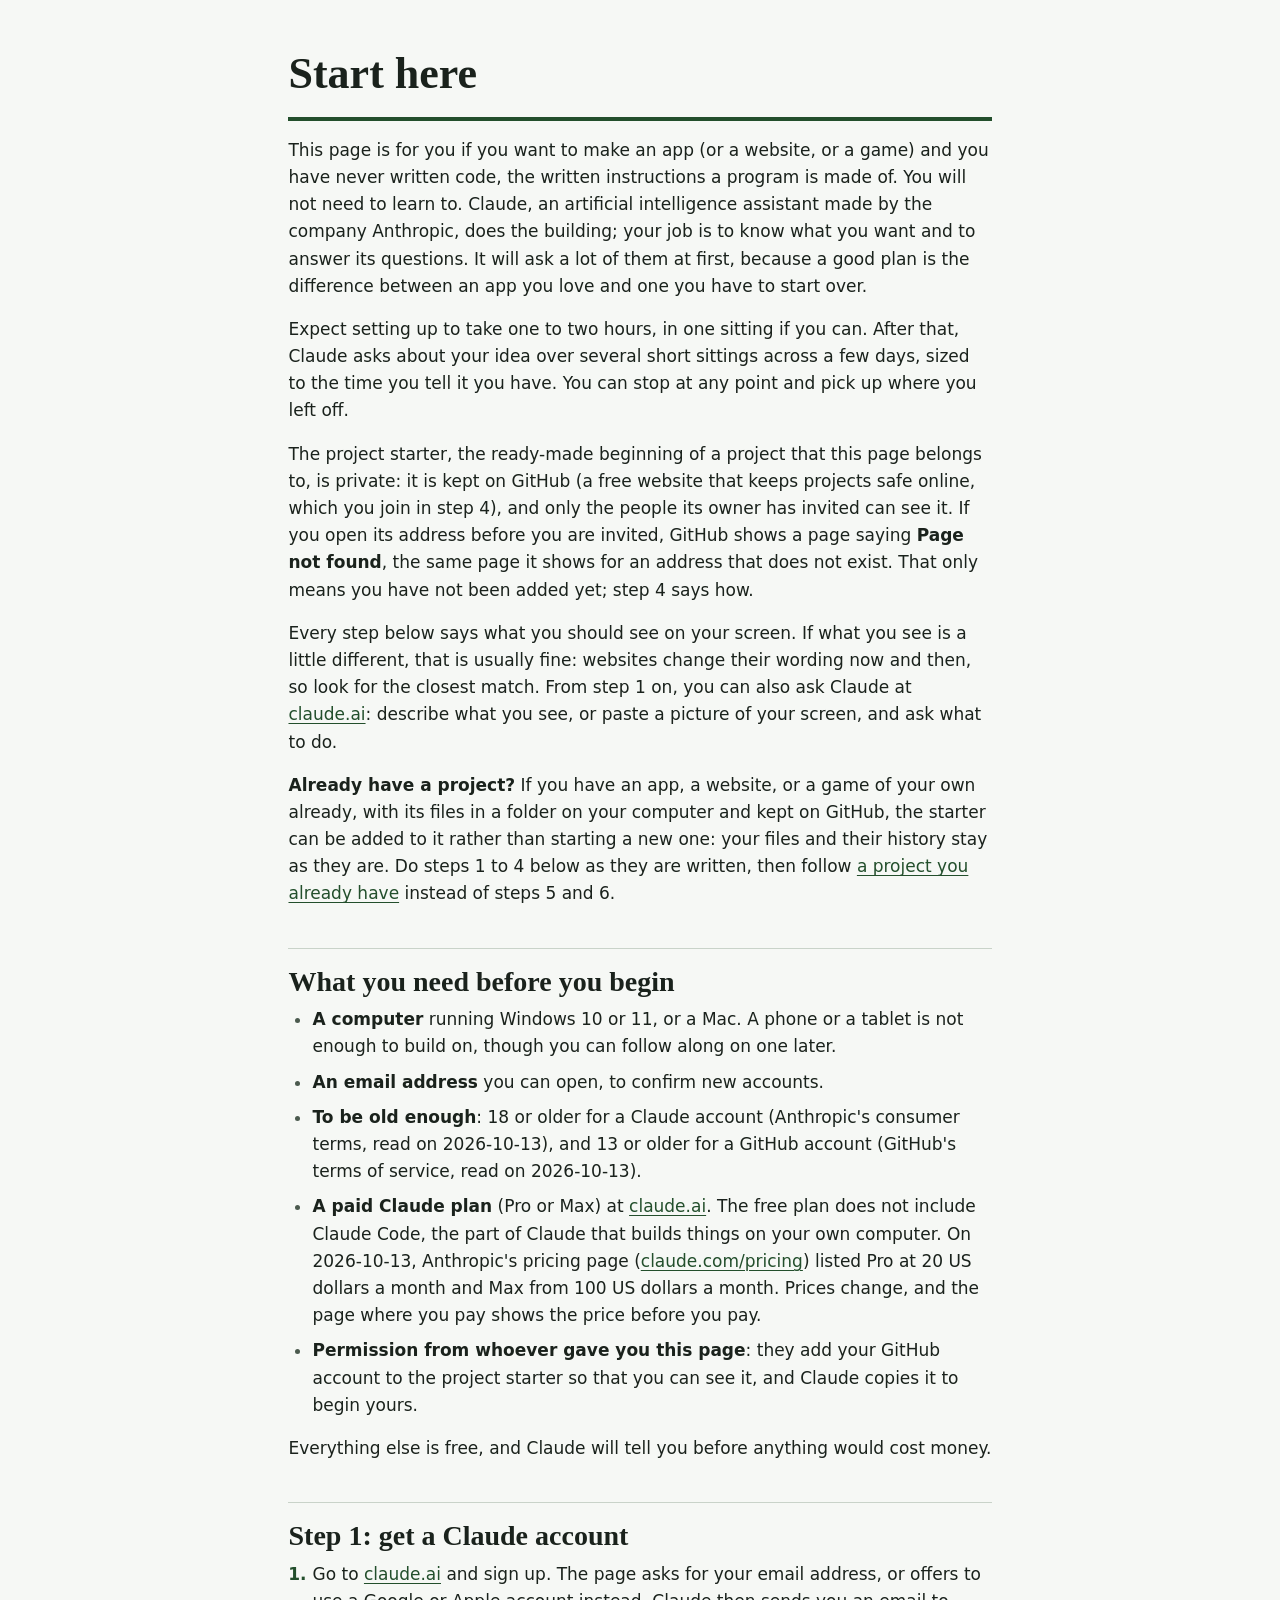
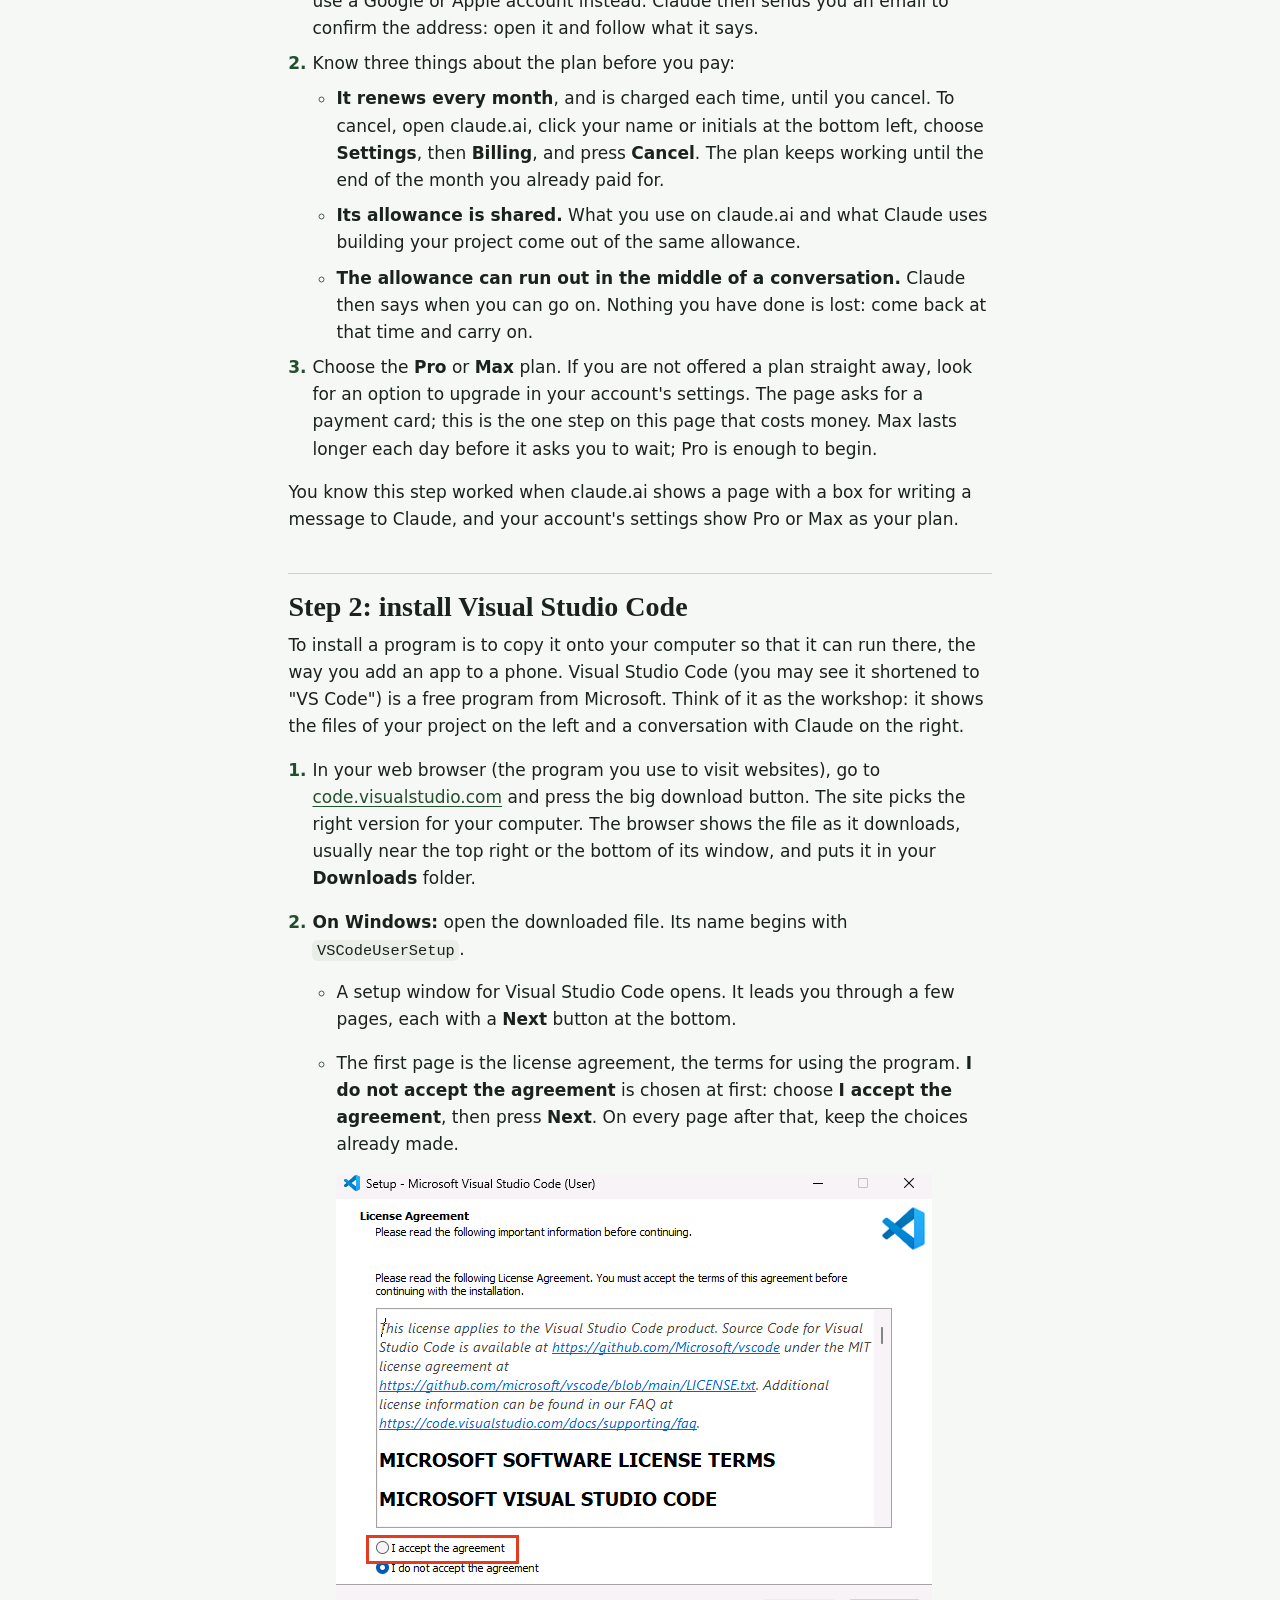
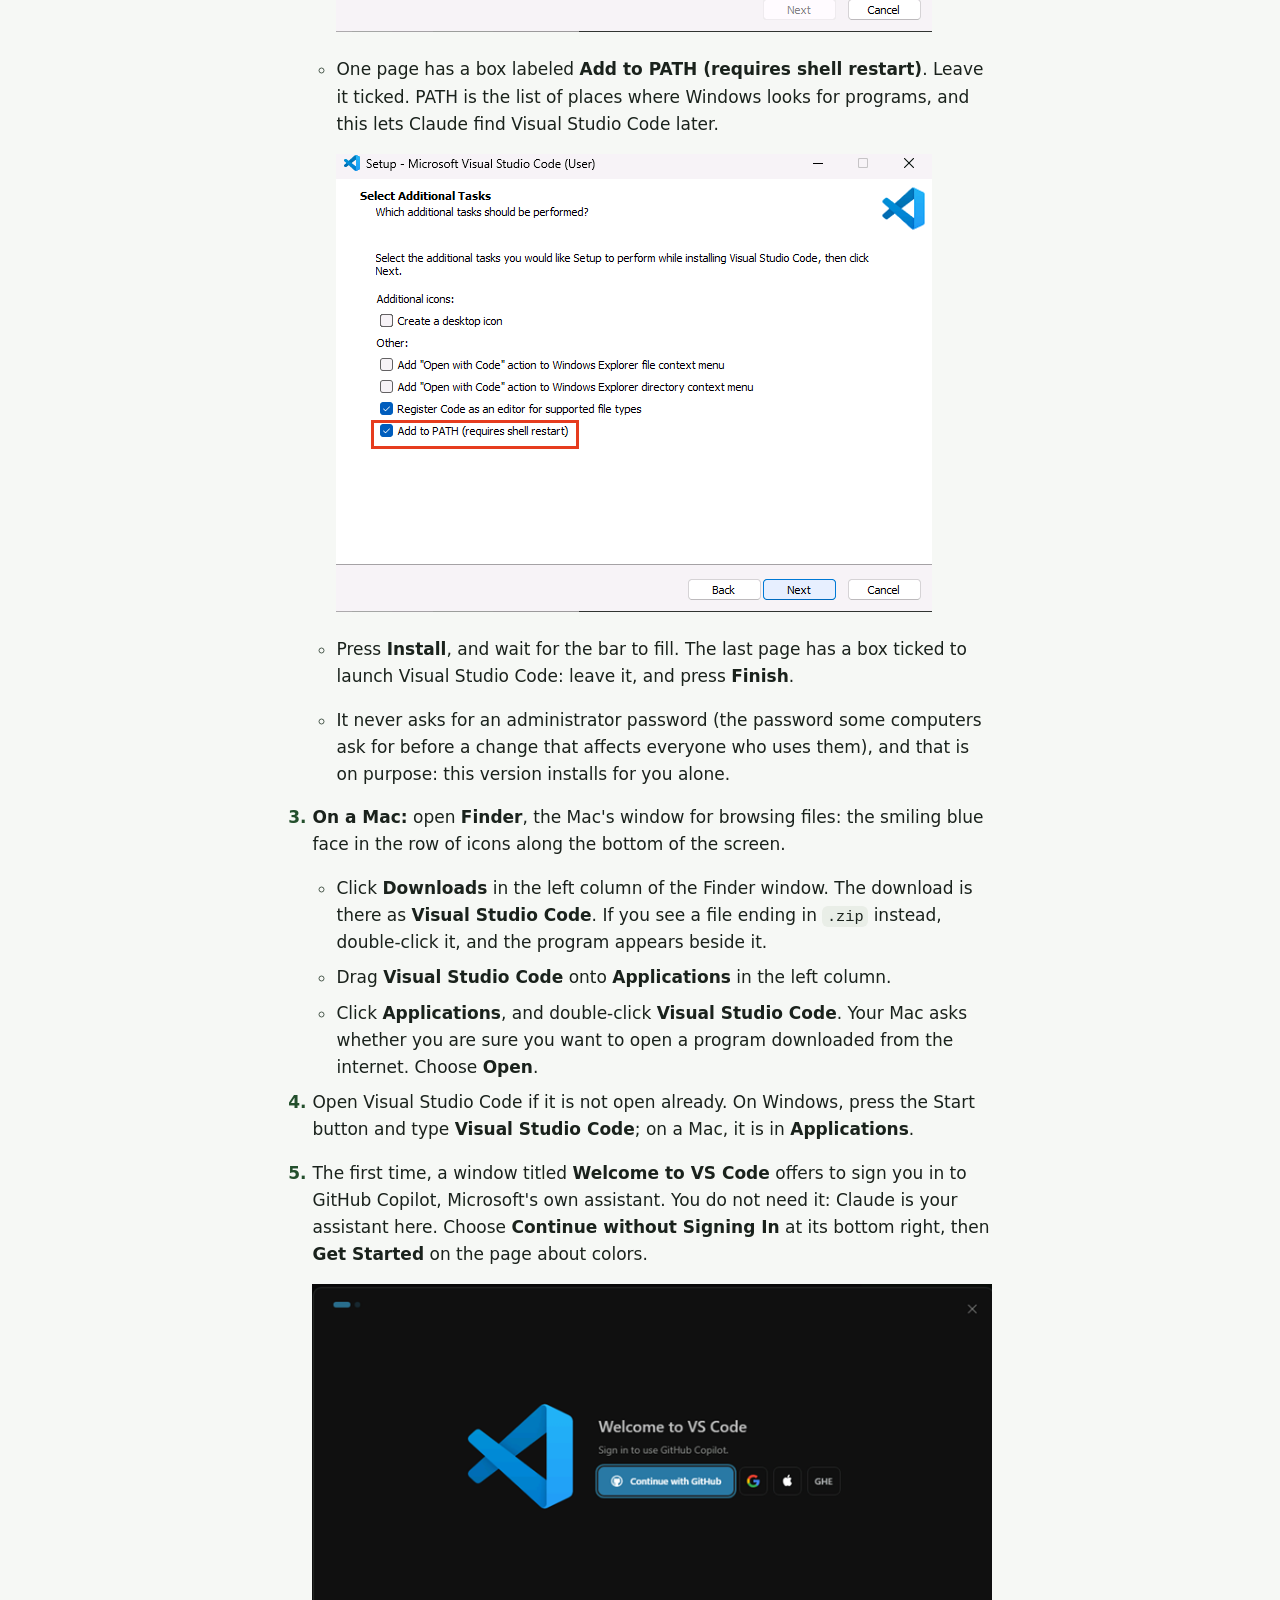
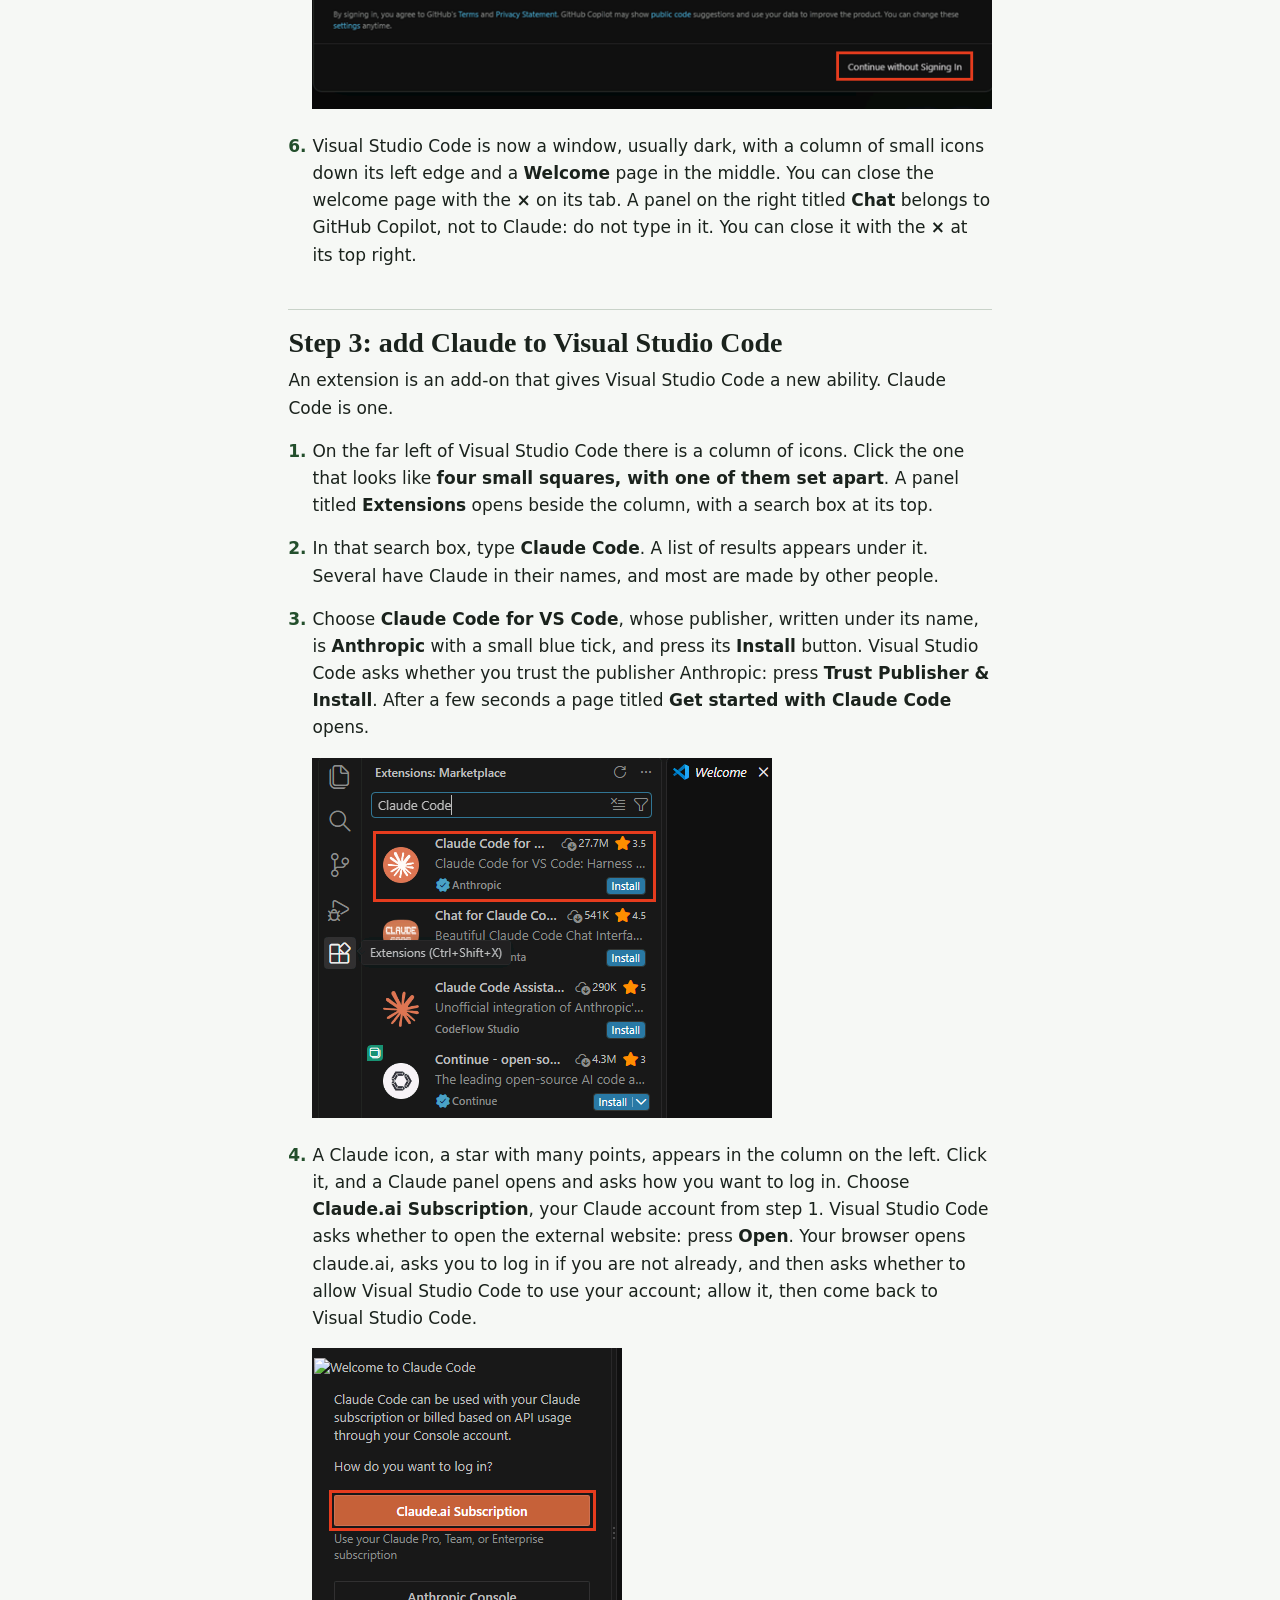
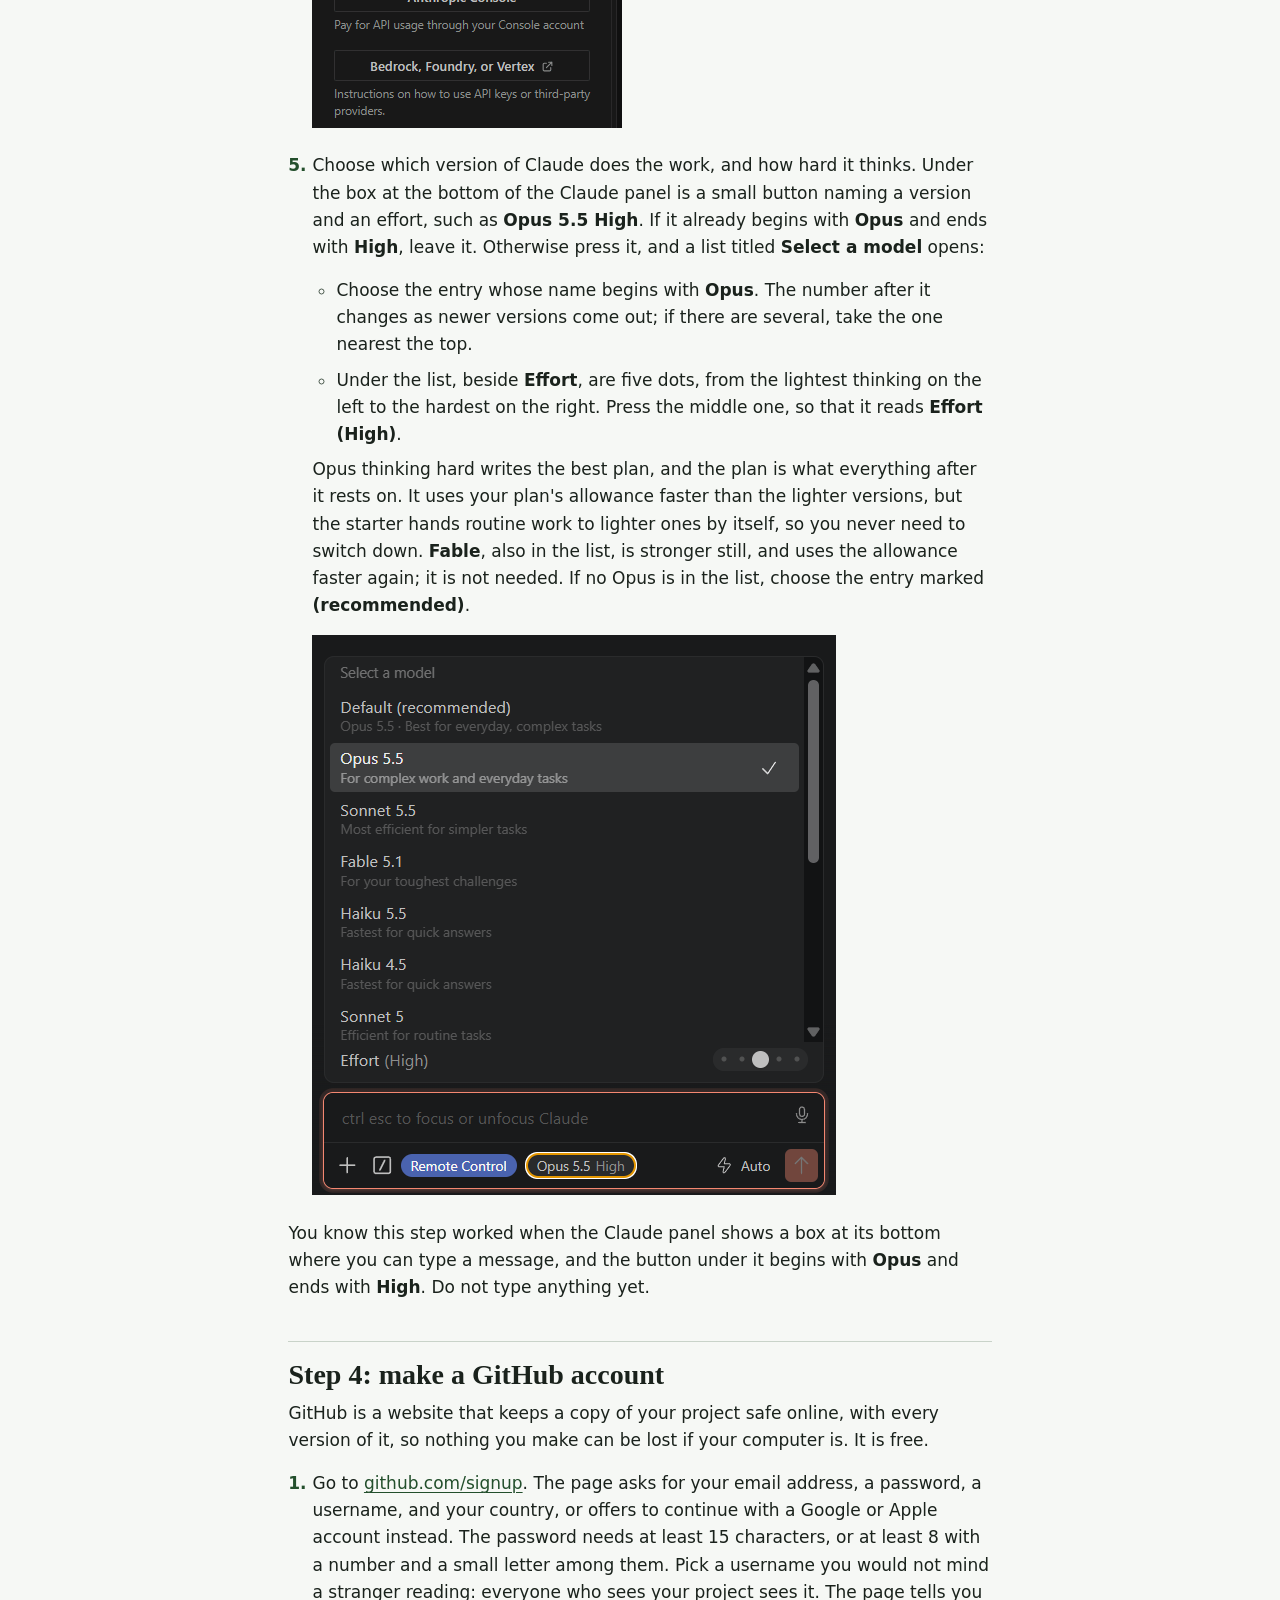
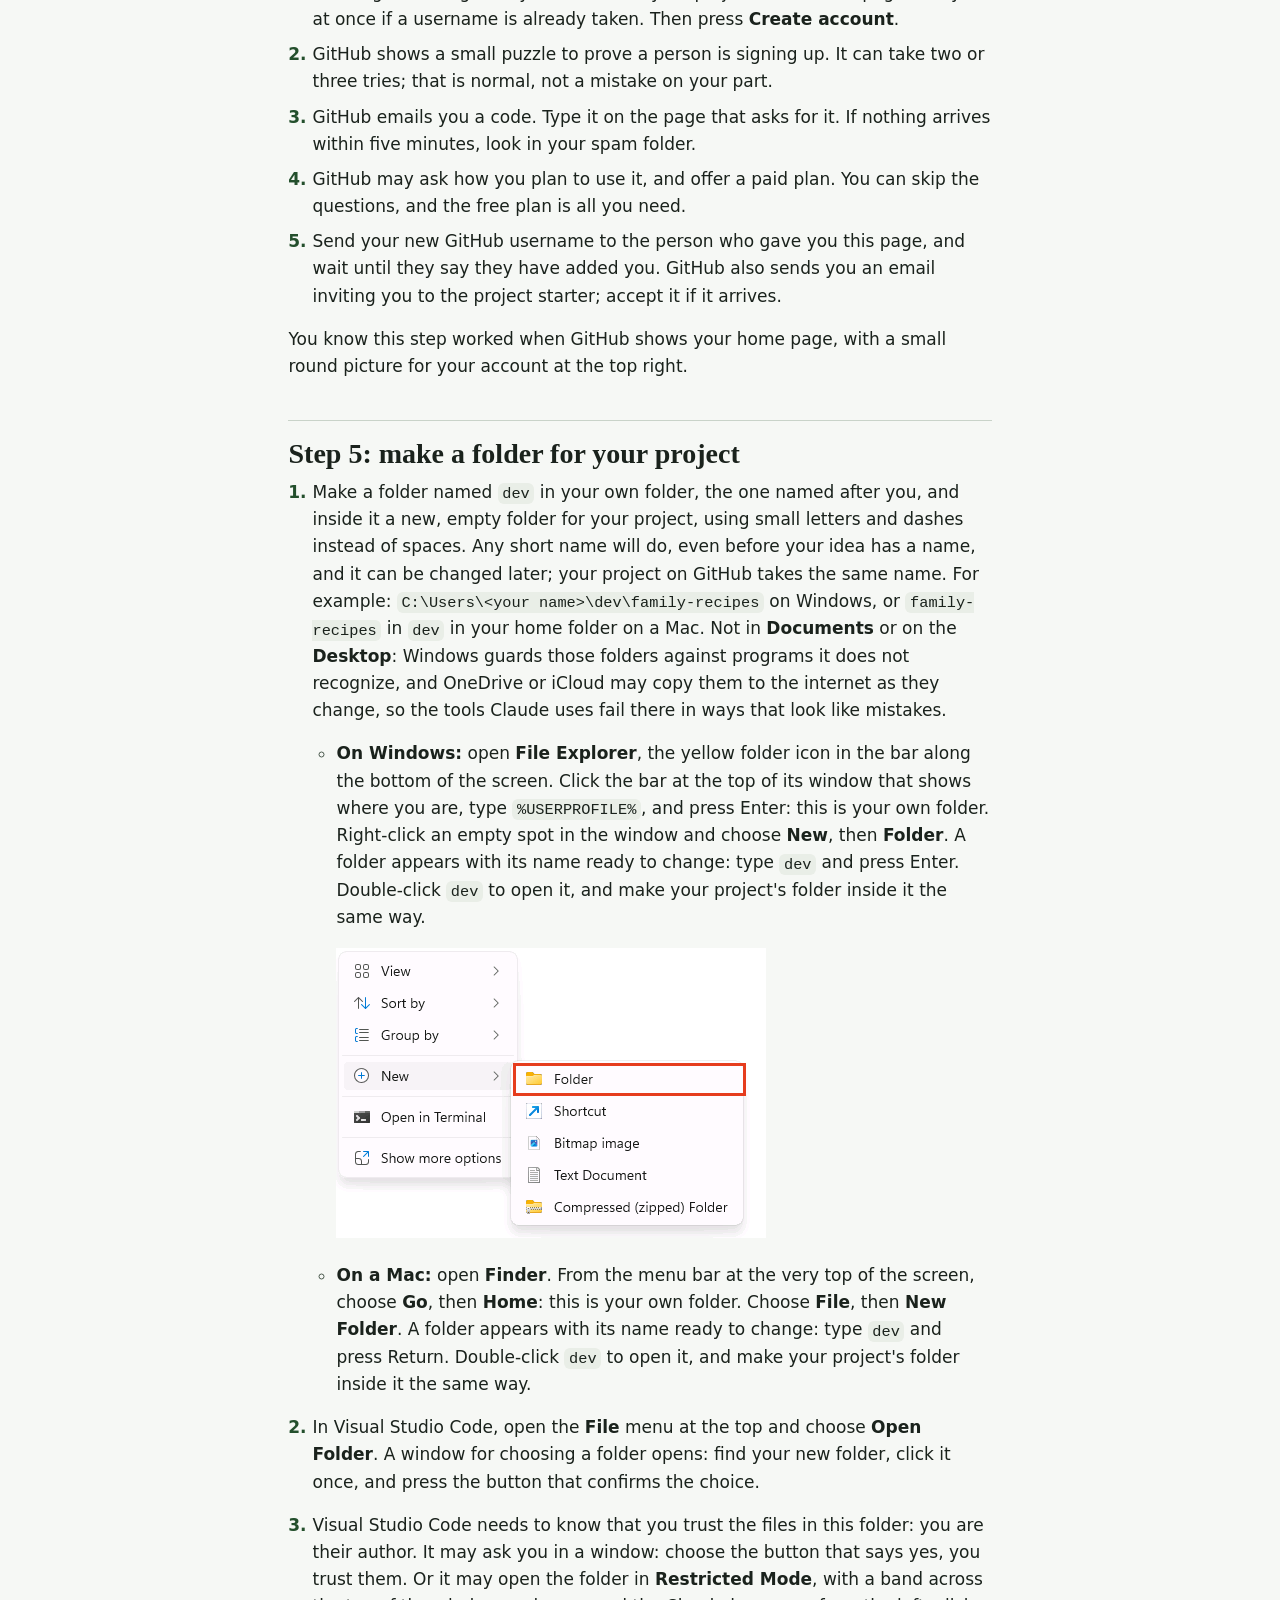
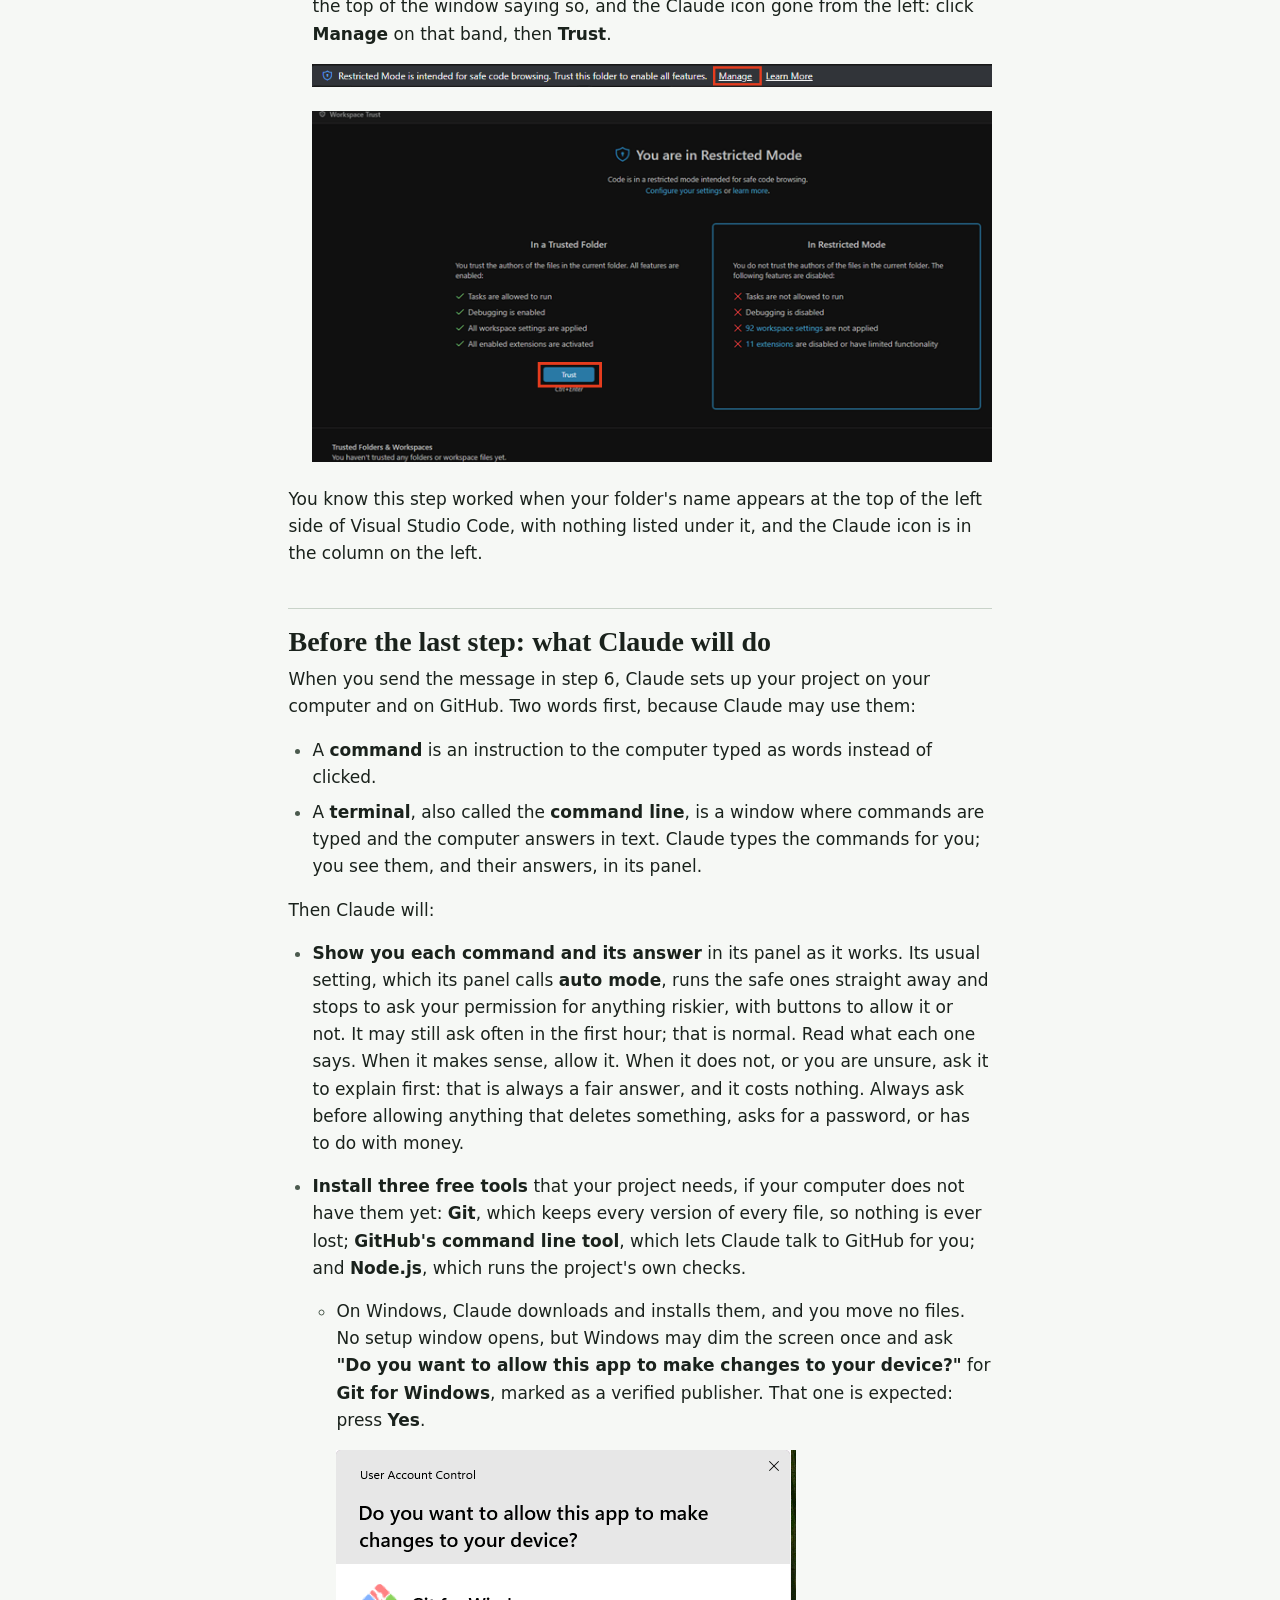
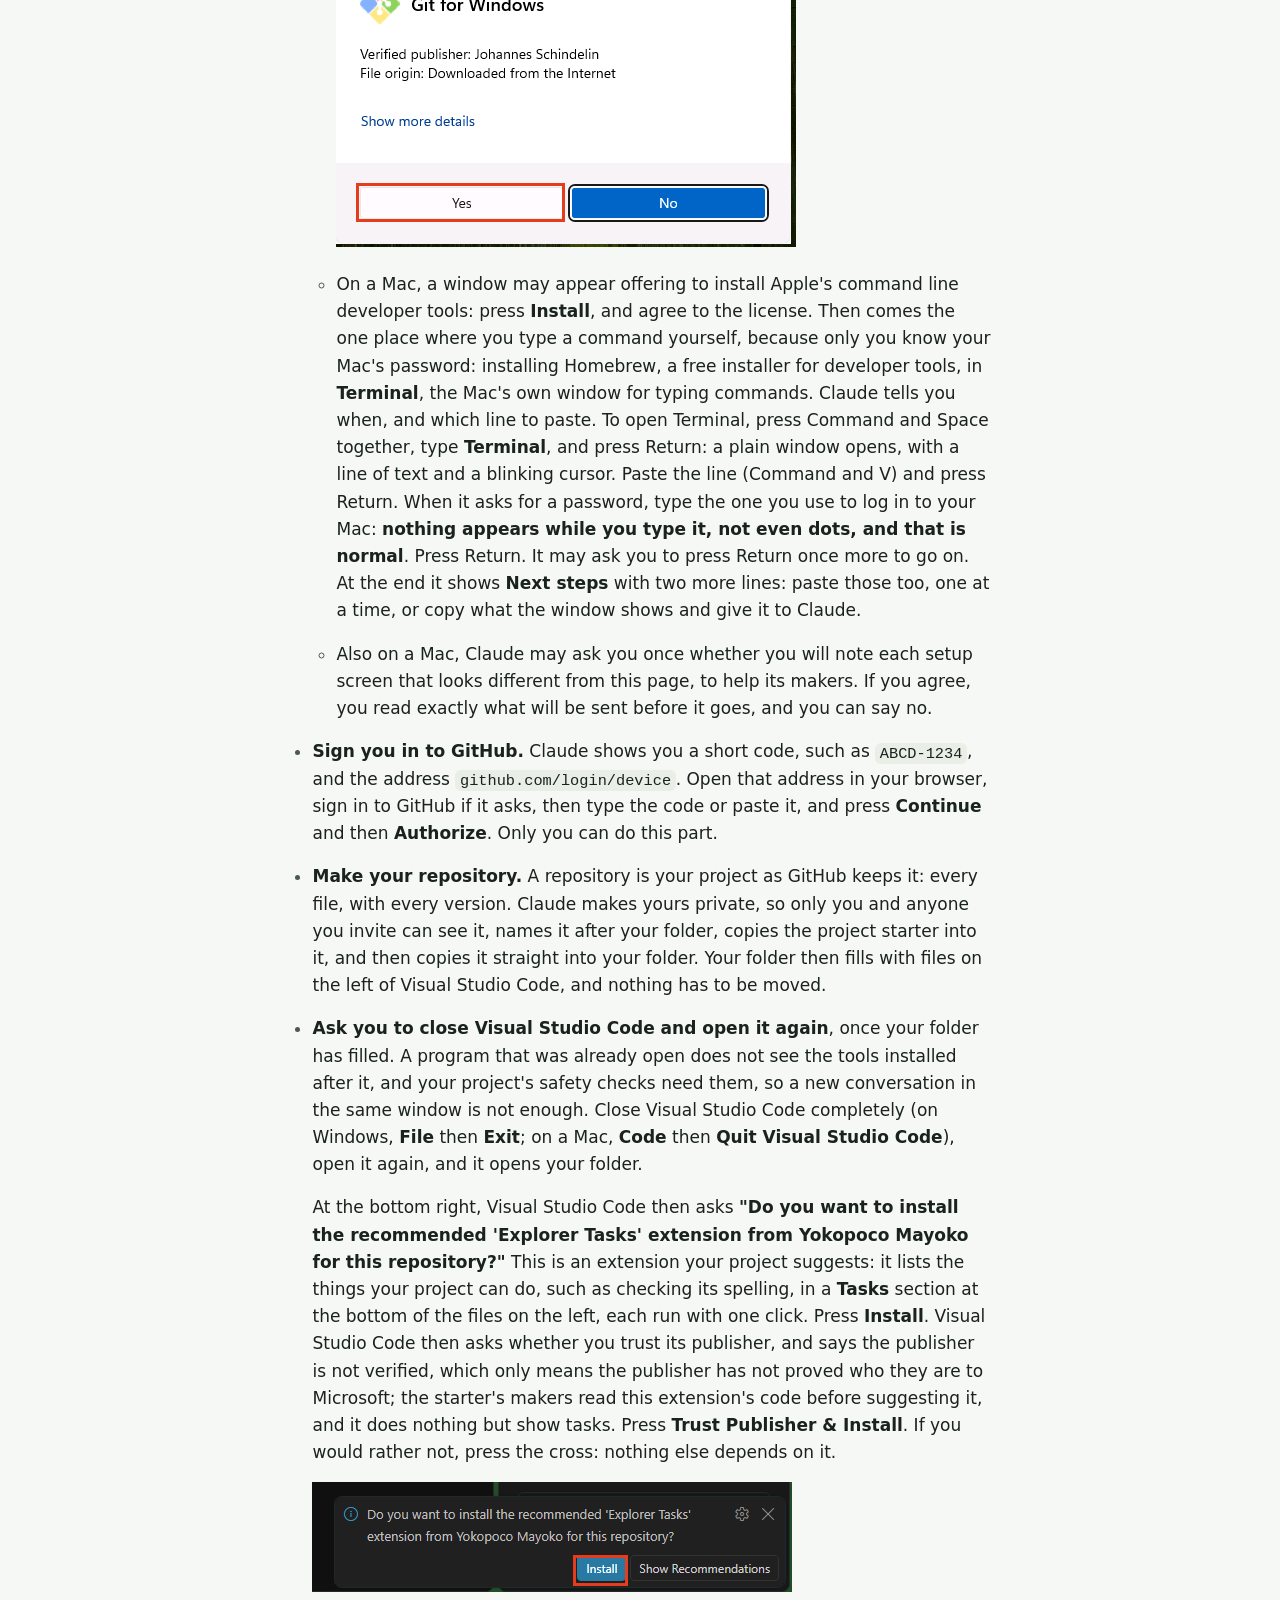
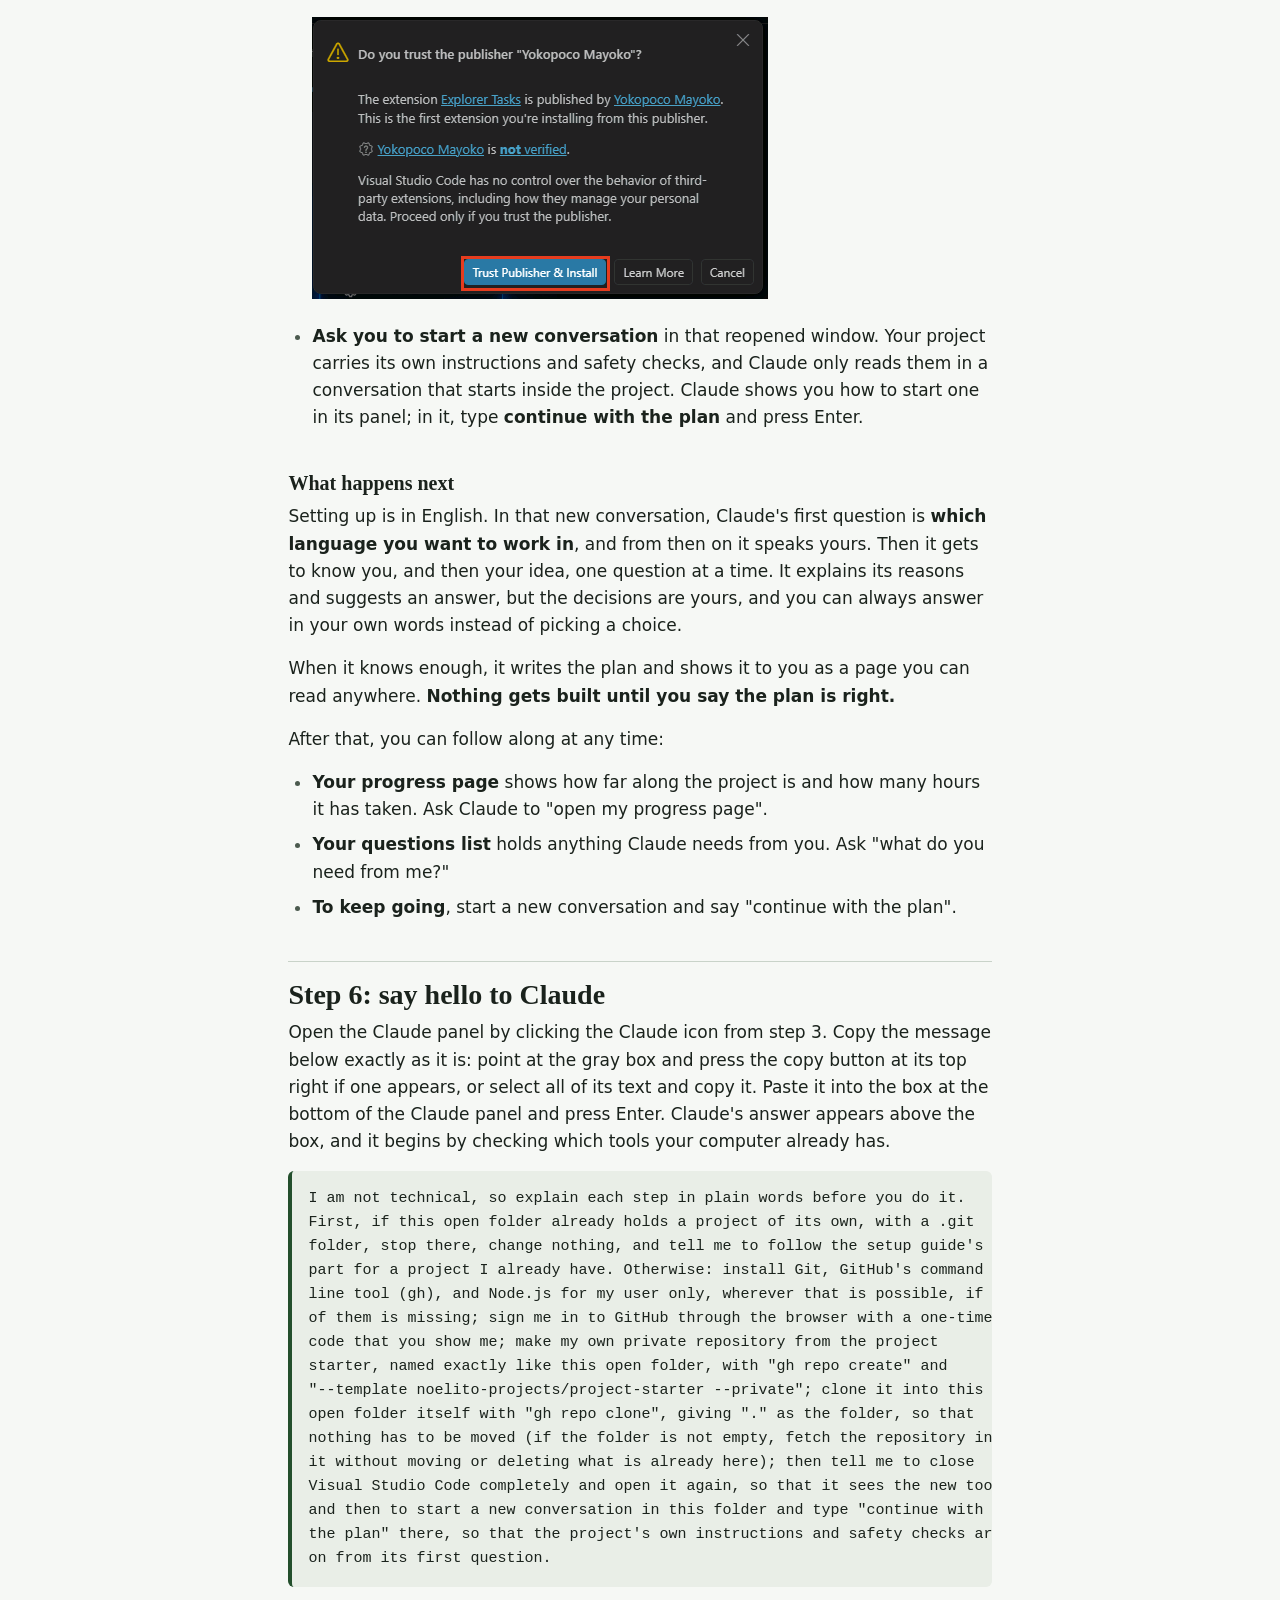
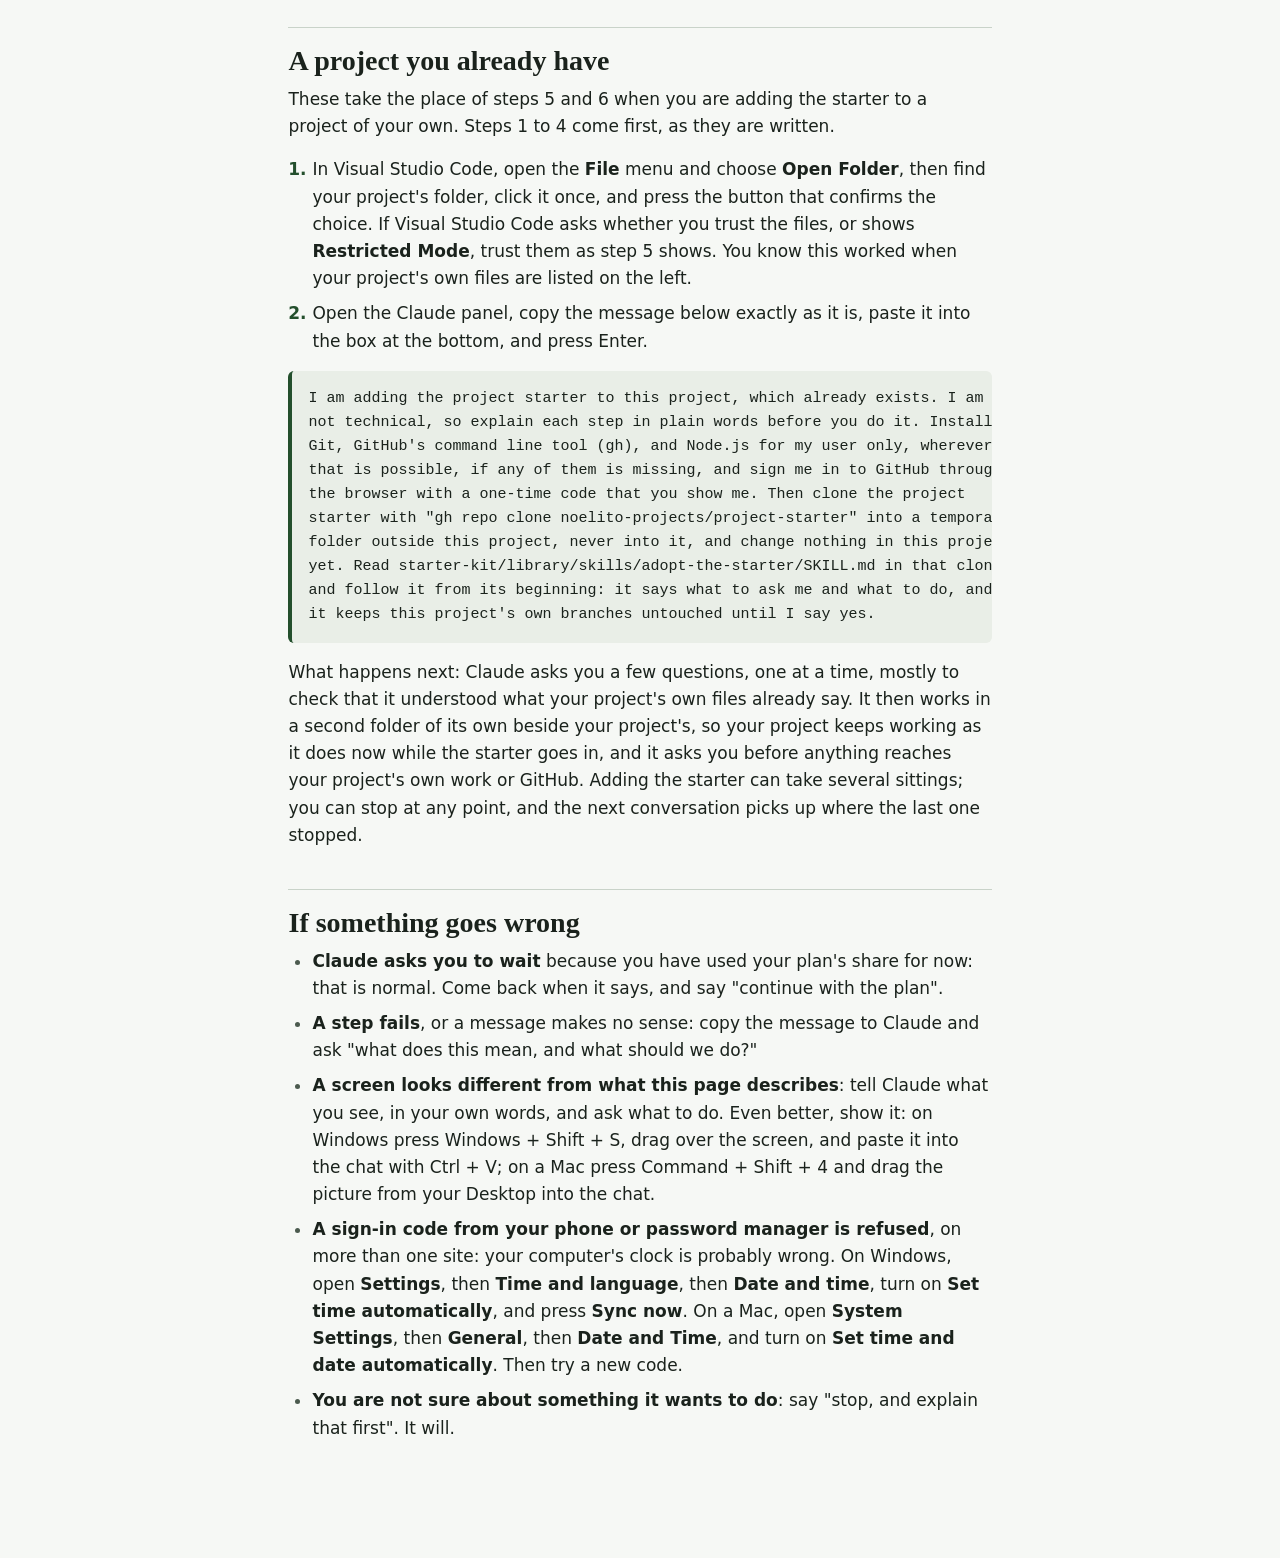
==== commit 398924e6: "Publish the setup guide built from START-HERE.md a8c0925cdb8d44fbc7ab4de232013fcaf54719b3b68c44b0dec" ====
--- a/index.html
+++ b/index.html
@@ -167,9 +167,30 @@
 whether to allow Visual Studio Code to use your account; allow it, then come
 back to Visual Studio Code.</p>
 <p><img src="starter-kit/docs/setup-guide-pictures/claude-panel-log-in.png" alt="The Claude panel asking &quot;How do you want to log in?&quot;, with the orange &quot;Claude.ai Subscription&quot; button marked above Anthropic Console and Bedrock, Foundry, or Vertex"></p></li>
+<li><p>Choose which version of Claude does the work, and how hard it thinks. Under
+the box at the bottom of the Claude panel is a small button naming a version
+and an effort, such as <strong>Opus 5.5 High</strong>. If it already begins with <strong>Opus</strong>
+and ends with <strong>High</strong>, leave it. Otherwise press it, and a list titled
+<strong>Select a model</strong> opens:</p>
+<ul>
+<li>Choose the entry whose name begins with <strong>Opus</strong>. The number after it
+changes as newer versions come out; if there are several, take the one
+nearest the top.</li>
+<li>Under the list, beside <strong>Effort</strong>, are five dots, from the lightest
+thinking on the left to the hardest on the right. Press the middle one, so
+that it reads <strong>Effort (High)</strong>.</li>
+</ul>
+<p>Opus thinking hard writes the best plan, and the plan is what everything
+after it rests on. It uses your plan&#39;s allowance faster than the lighter
+versions, but the starter hands routine work to lighter ones by itself, so
+you never need to switch down. <strong>Fable</strong>, also in the list, is stronger
+still, and uses the allowance faster again; it is not needed. If no Opus is
+in the list, choose the entry marked <strong>(recommended)</strong>.</p>
+<p><img src="starter-kit/docs/setup-guide-pictures/claude-panel-model-and-effort.png" alt="The Claude panel&#39;s &quot;Select a model&quot; list, with Opus checked among Default, Sonnet, Fable, and Haiku, the Effort row reading High with its middle dot chosen, and the button under the message box reading &quot;Opus 5.5 High&quot;"></p></li>
 </ol>
 <p>You know this step worked when the Claude panel shows a box at its bottom where
-you can type a message. Do not type anything yet.</p>
+you can type a message, and the button under it begins with <strong>Opus</strong> and ends
+with <strong>High</strong>. Do not type anything yet.</p>
 <h2 id="step-4-make-a-github-account">Step 4: make a GitHub account</h2>
 <p>GitHub is a website that keeps a copy of your project safe online, with every
 version of it, so nothing you make can be lost if your computer is. It is free.</p>
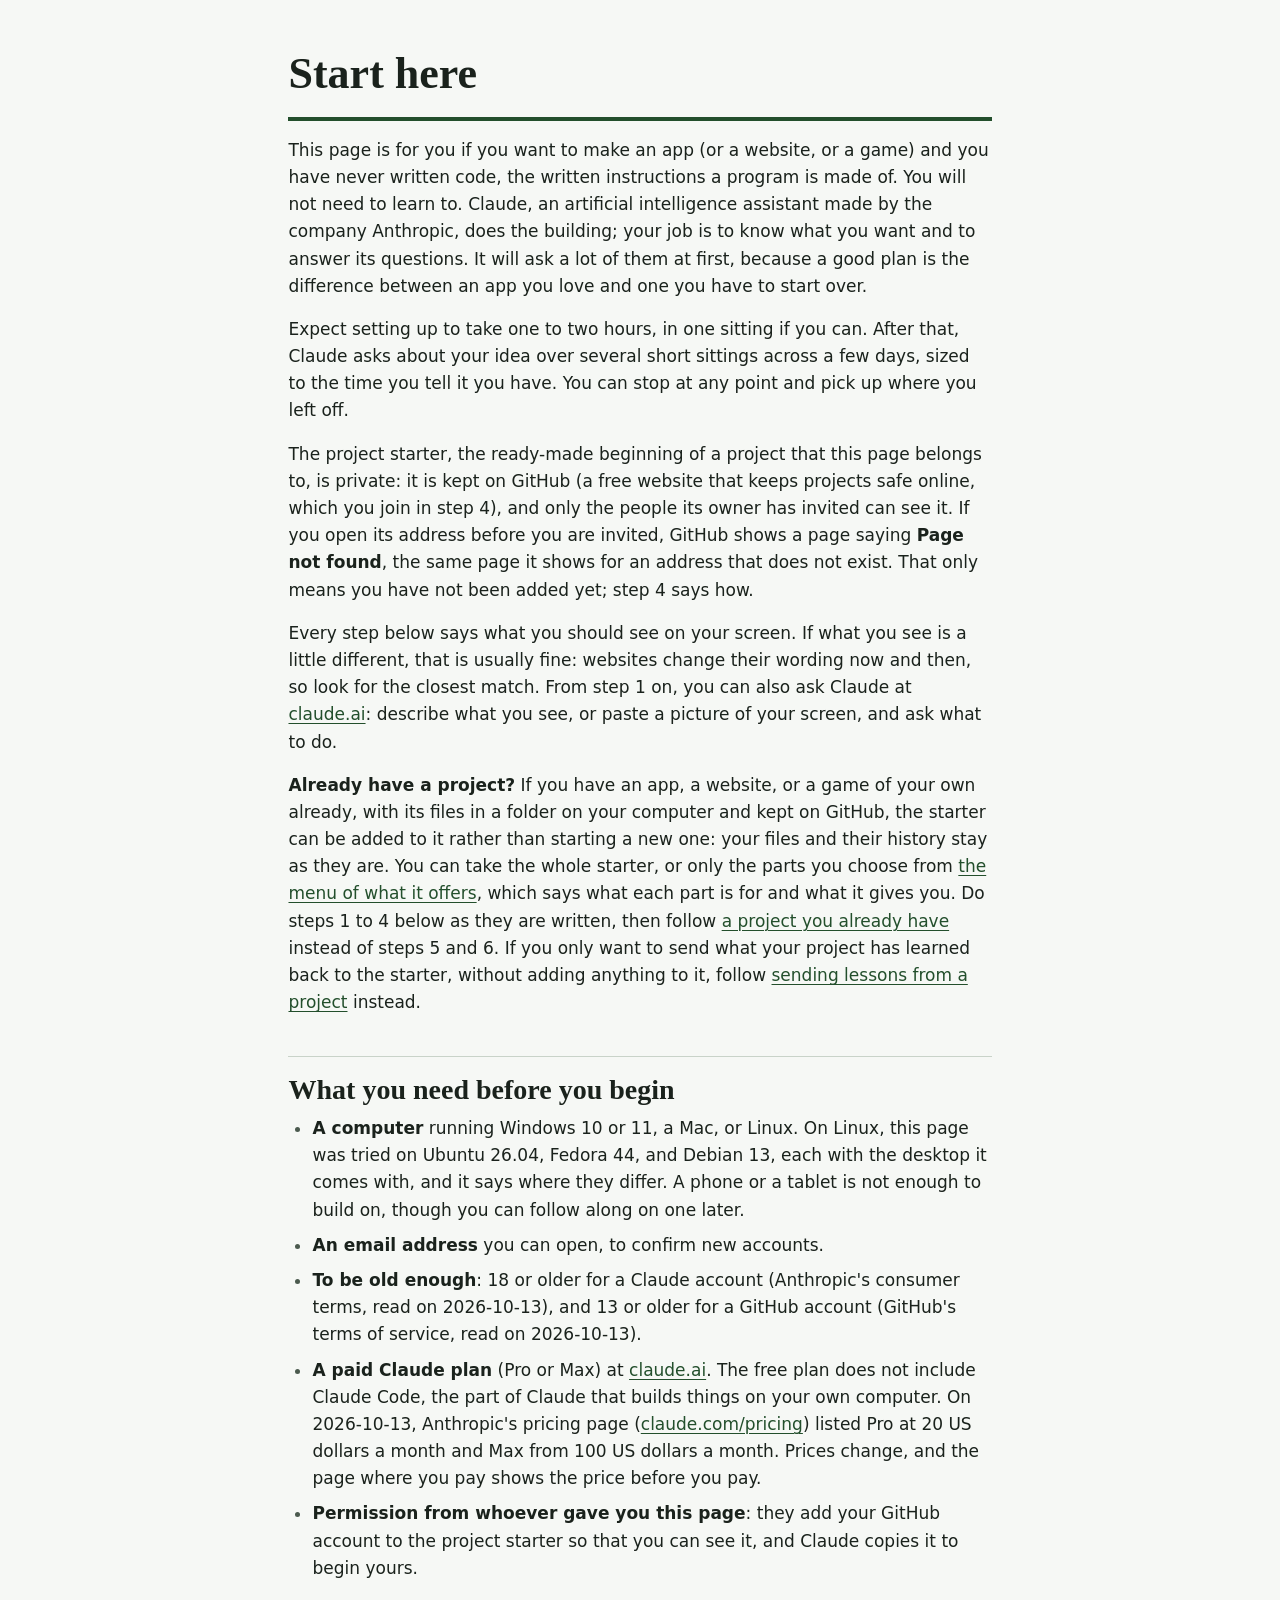
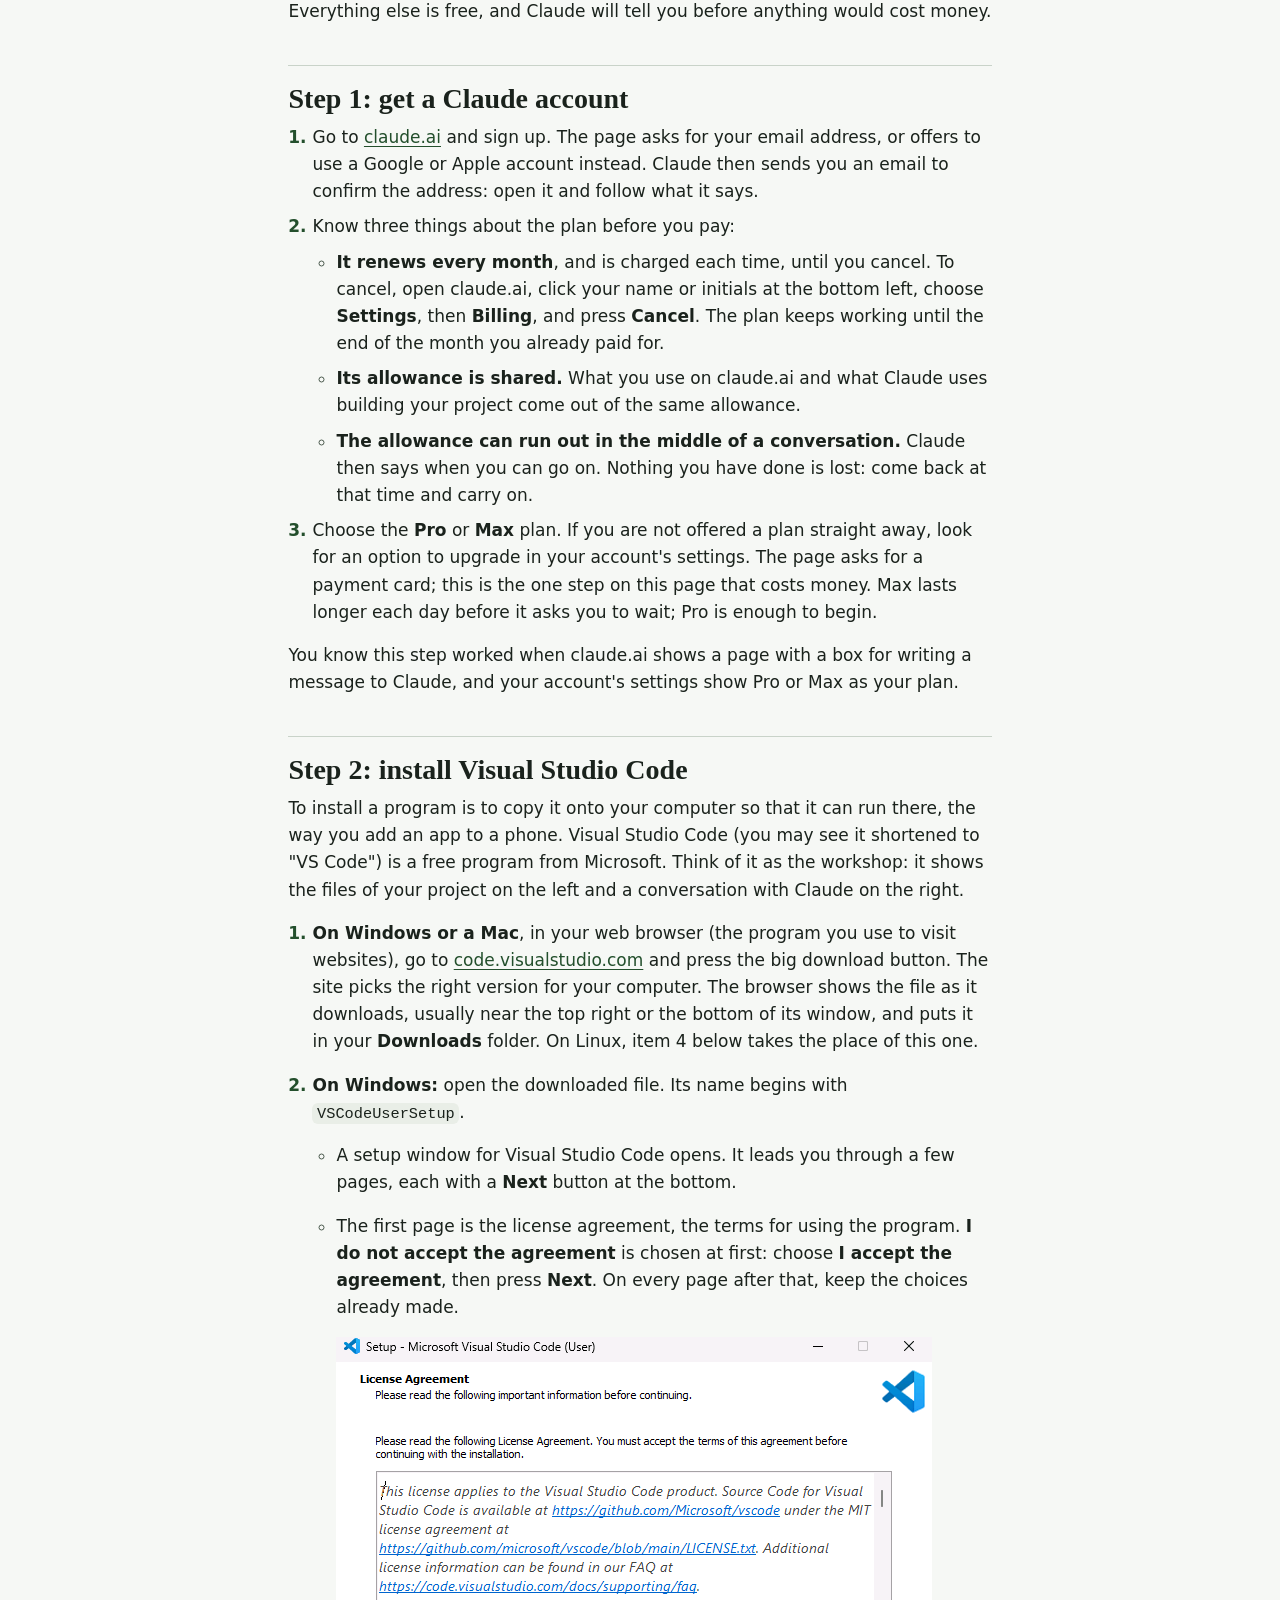
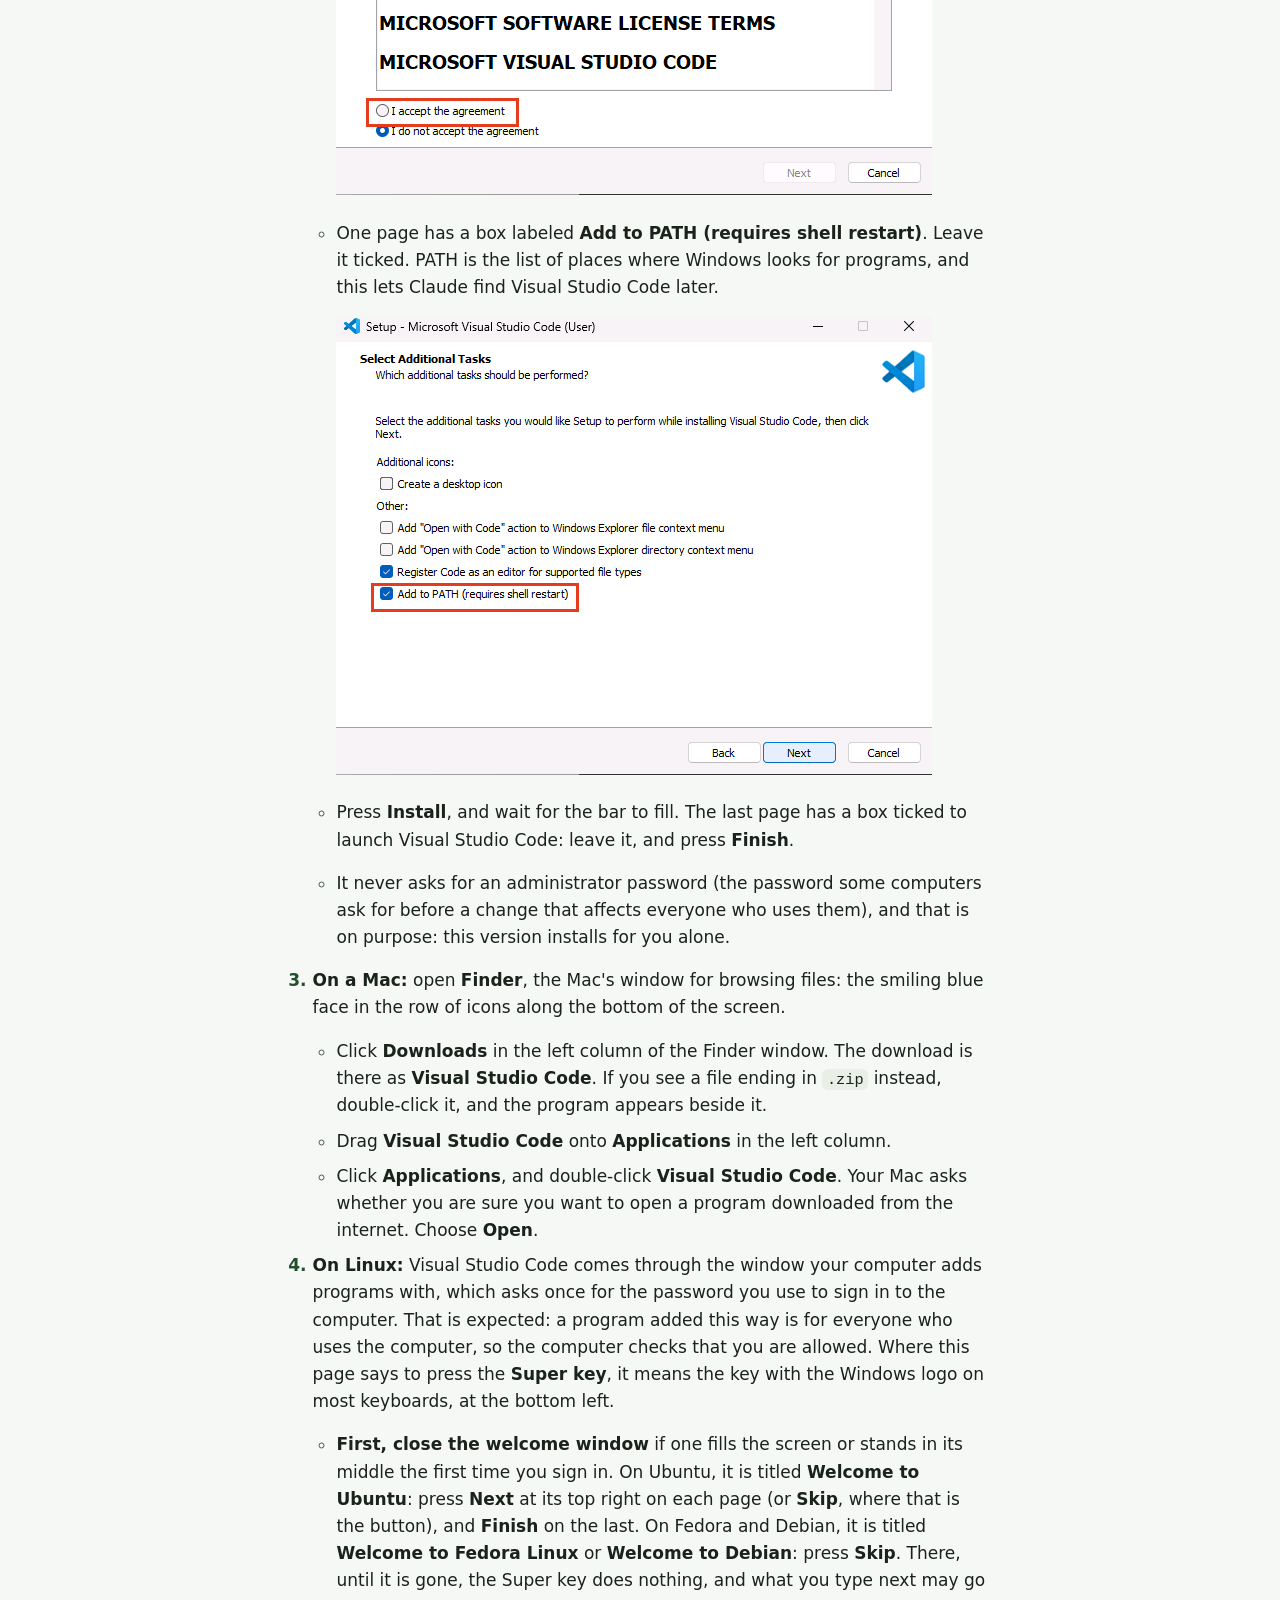
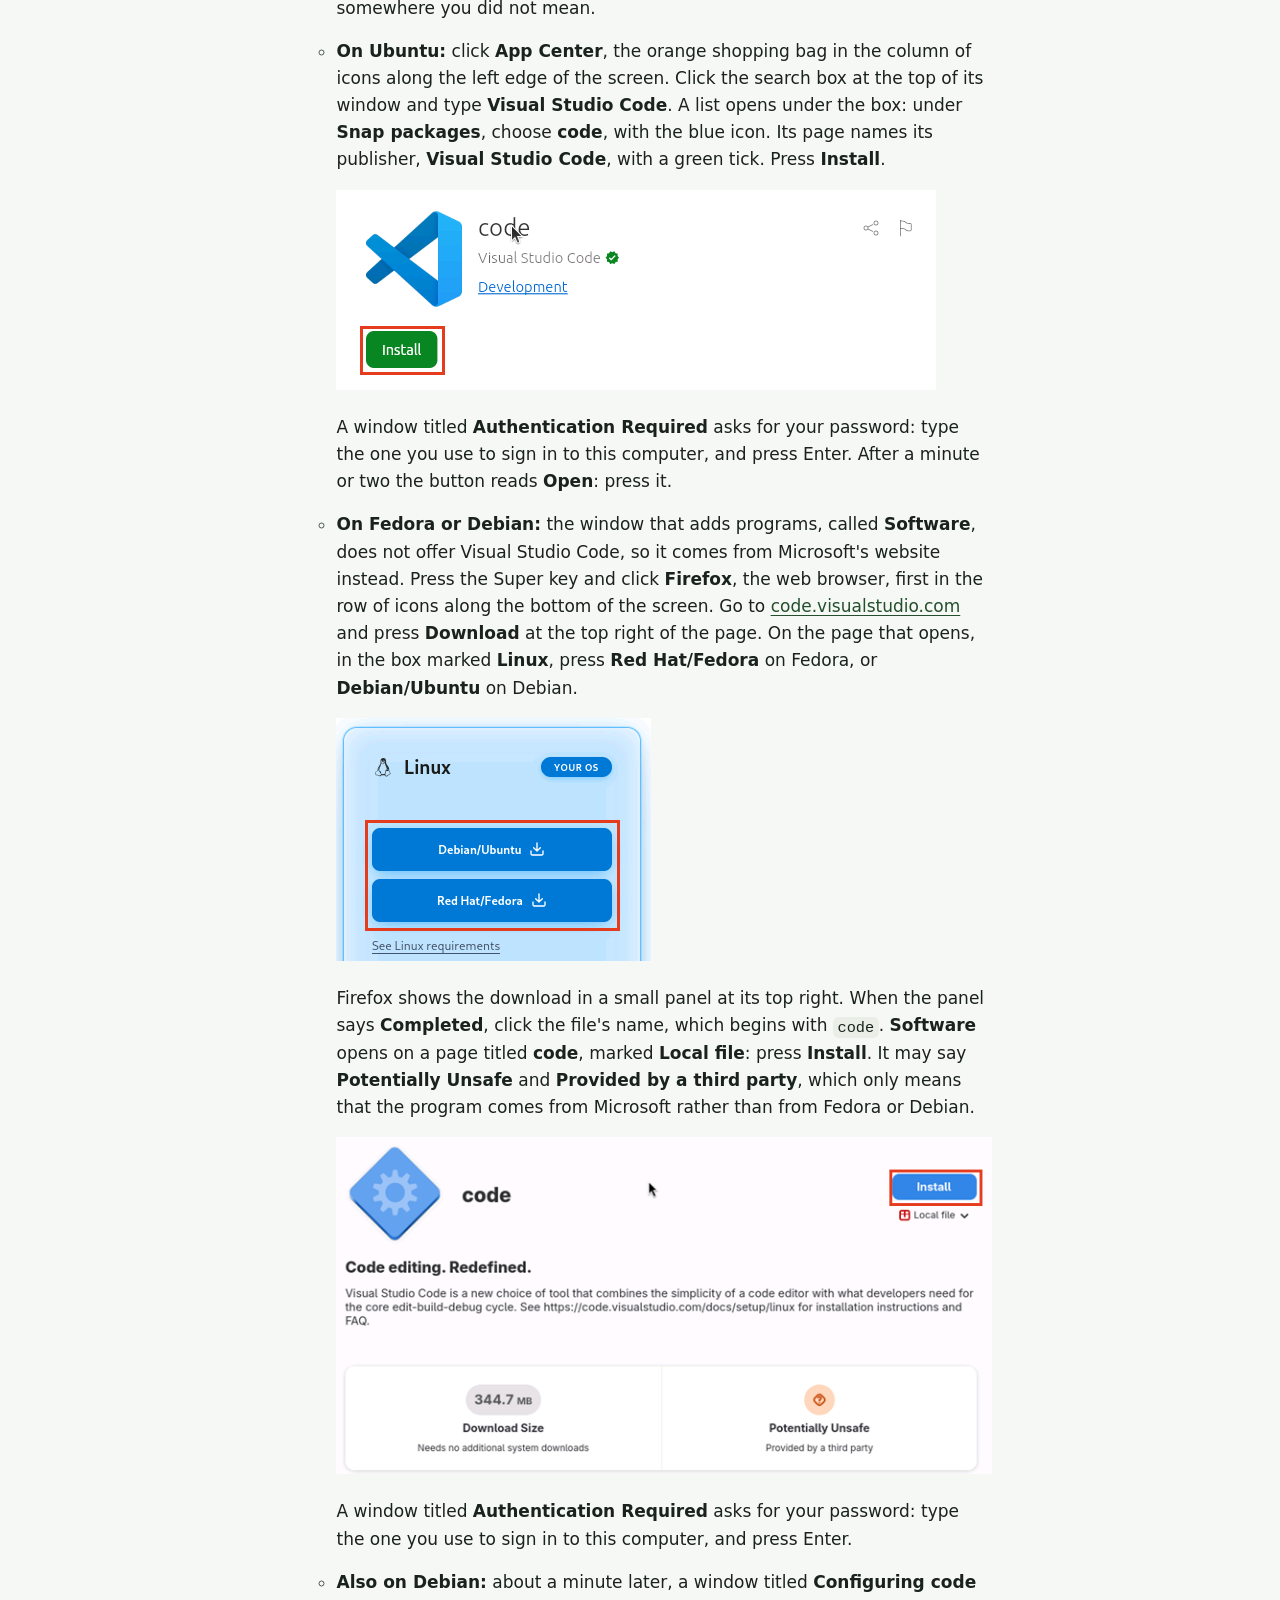
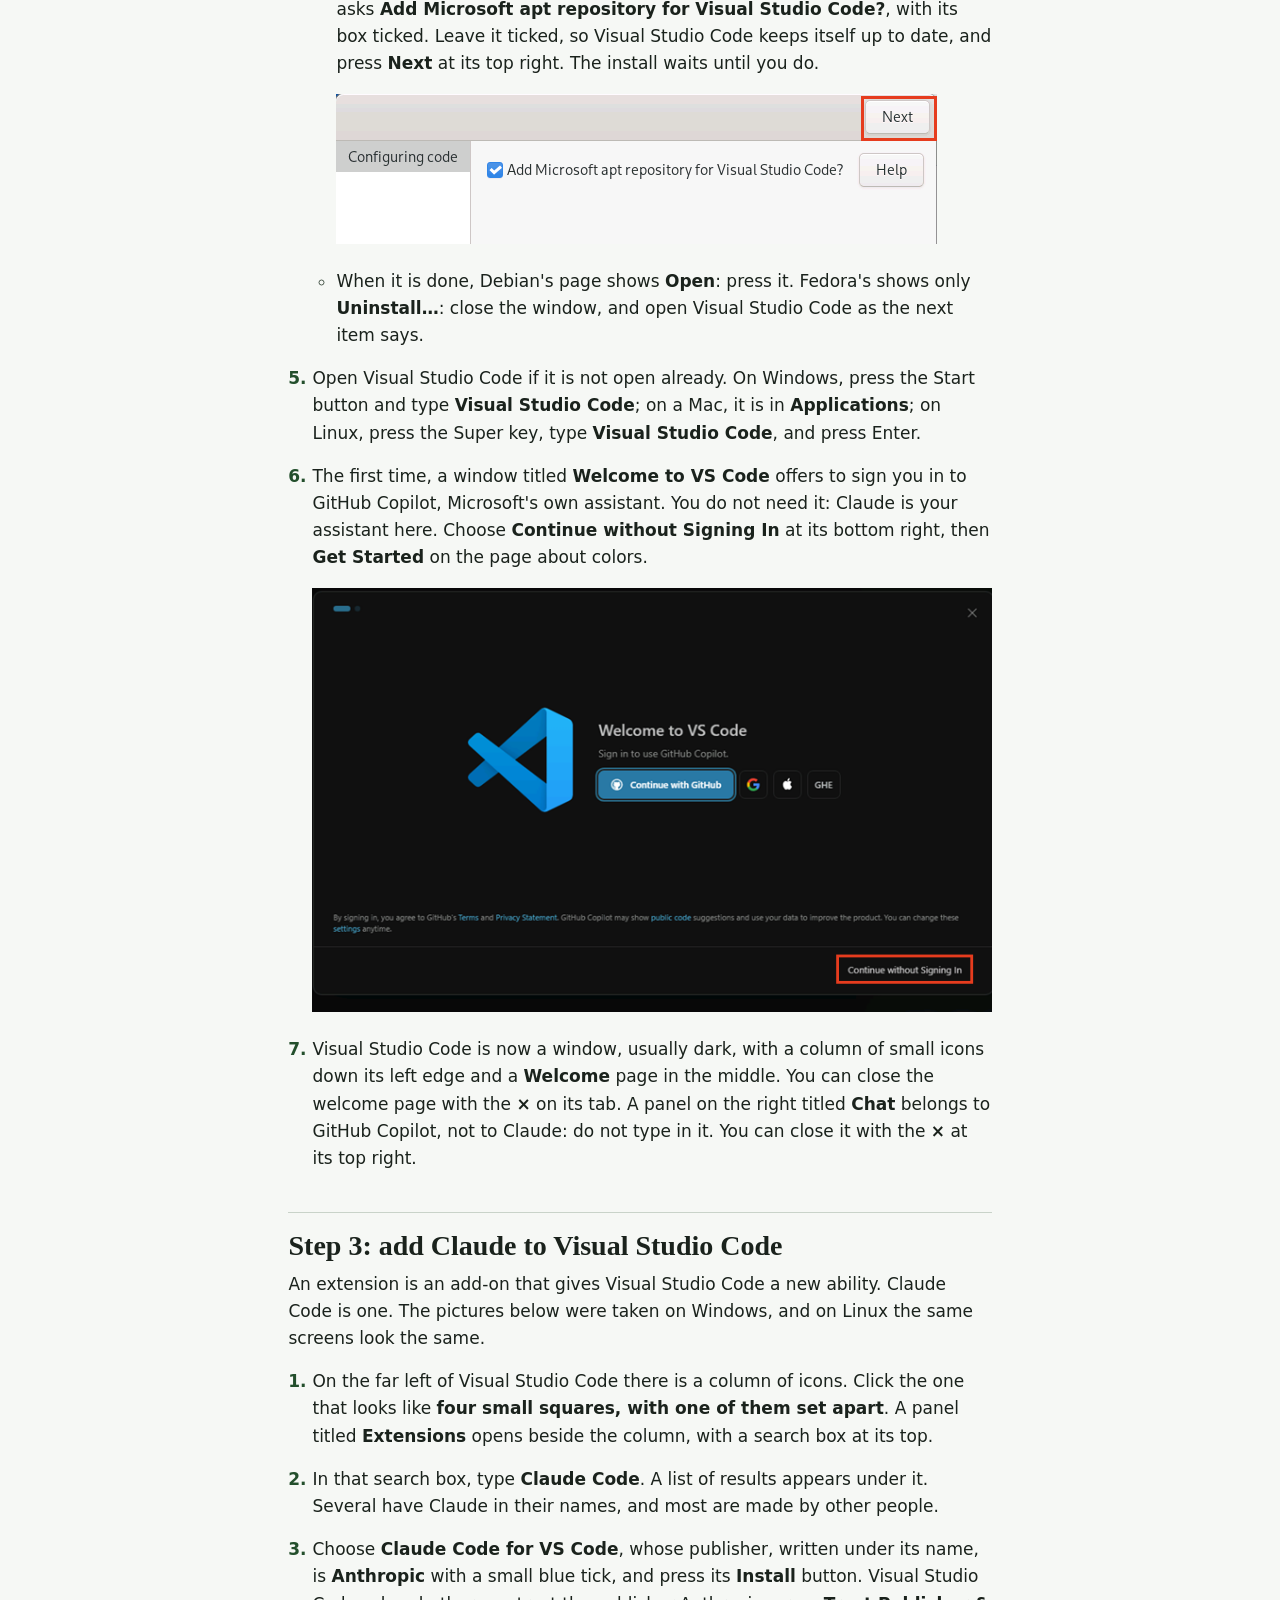
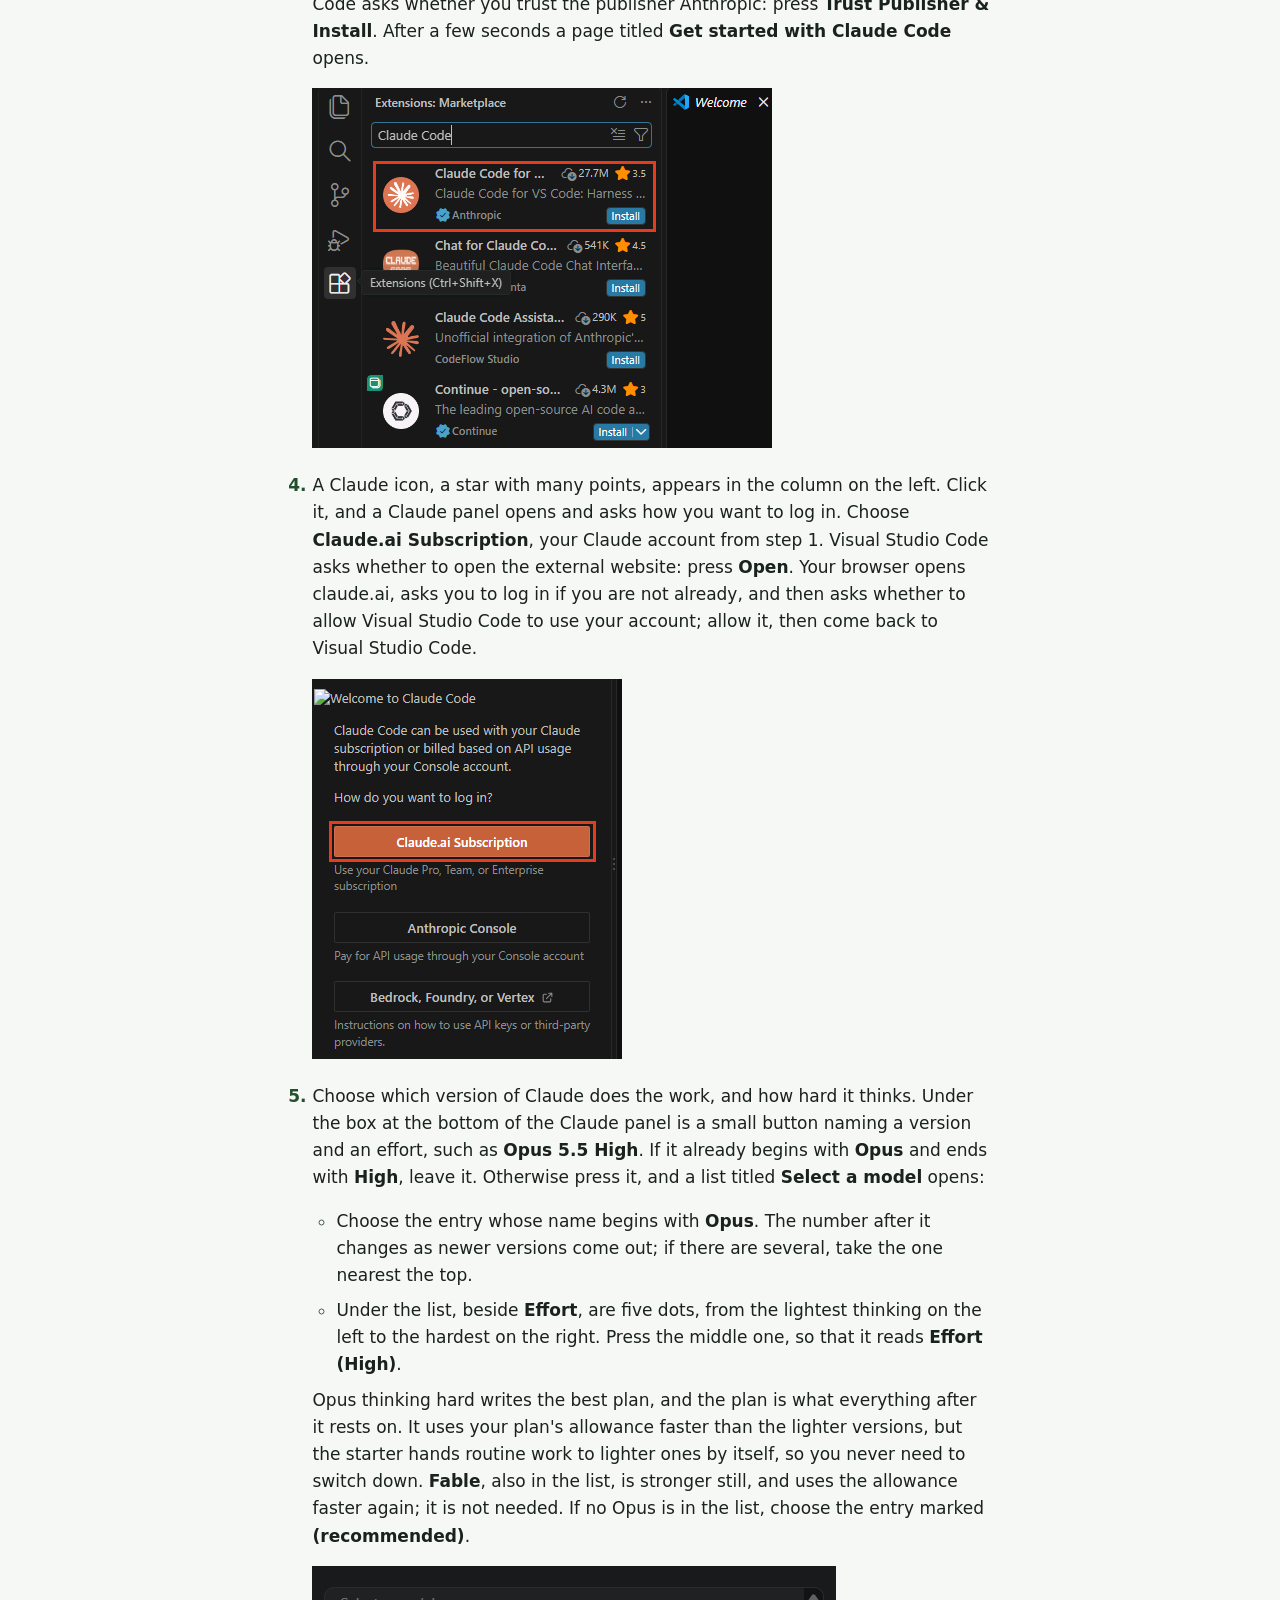
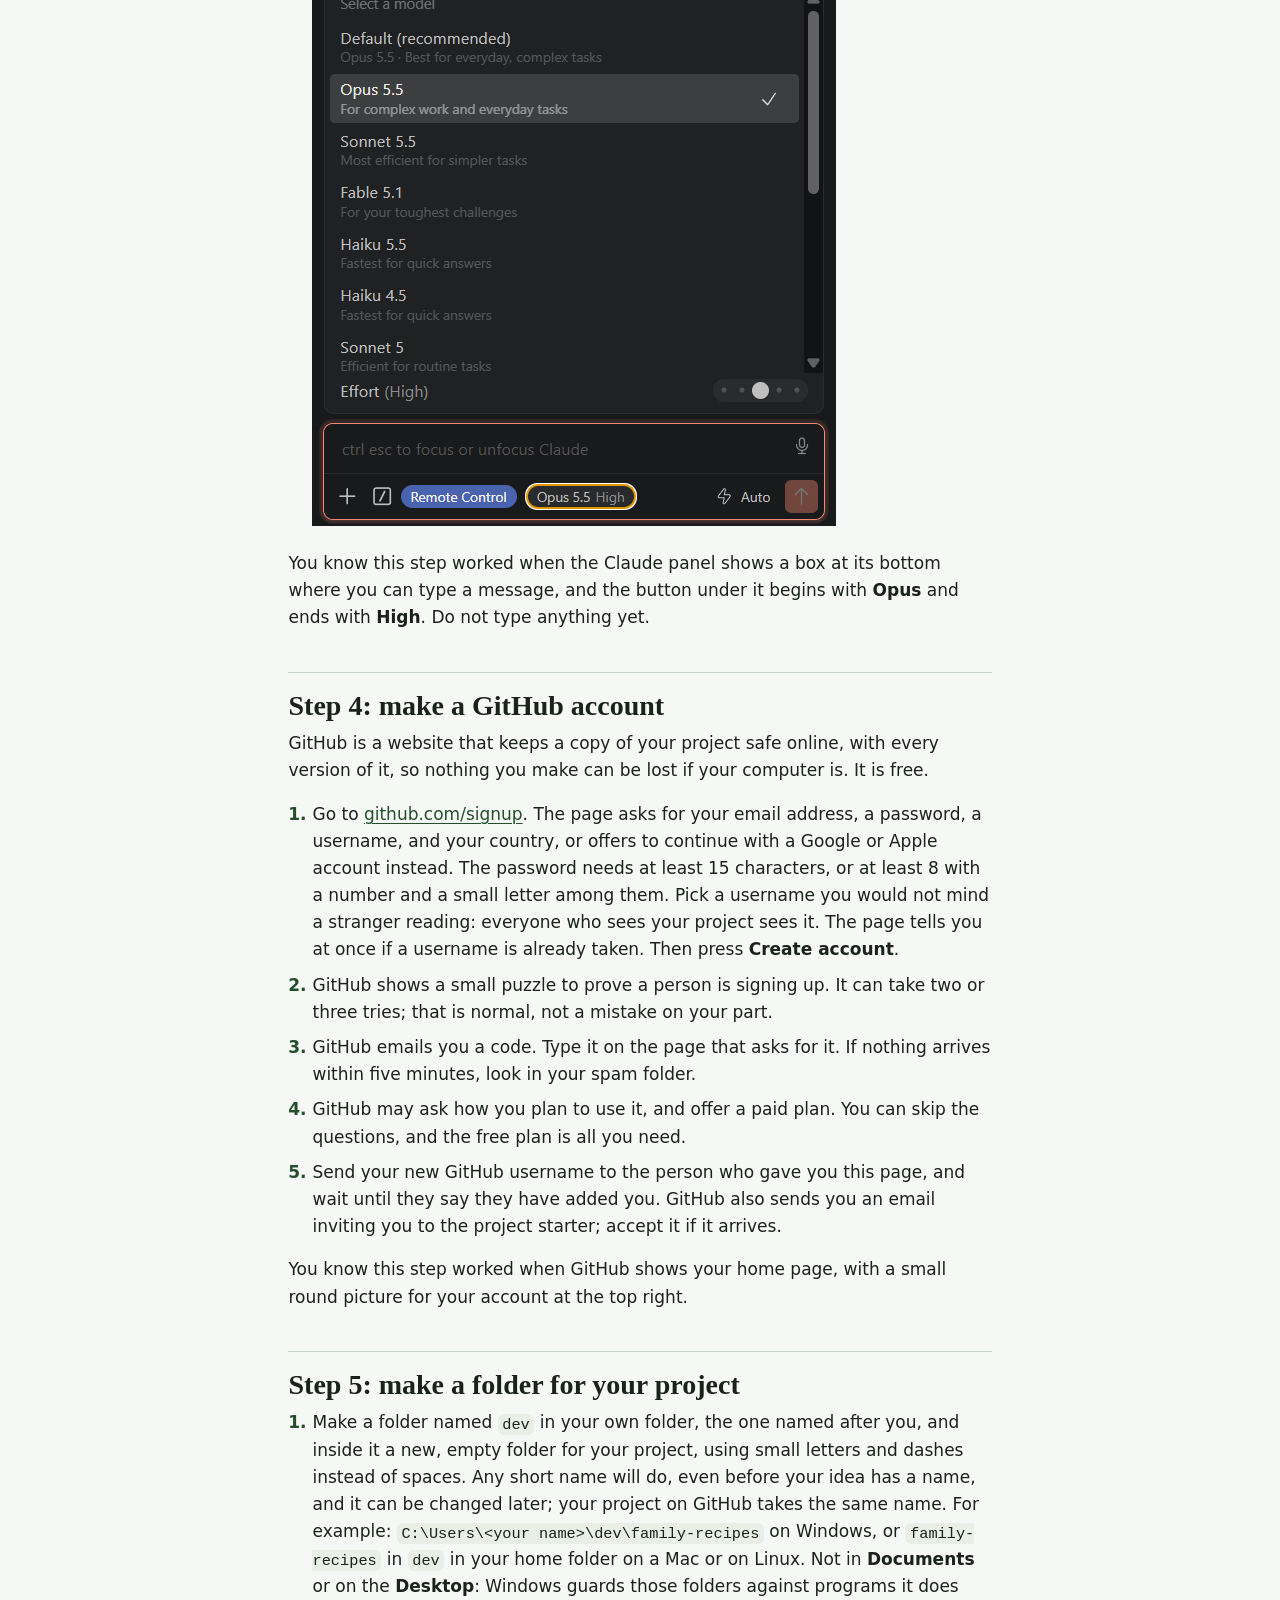
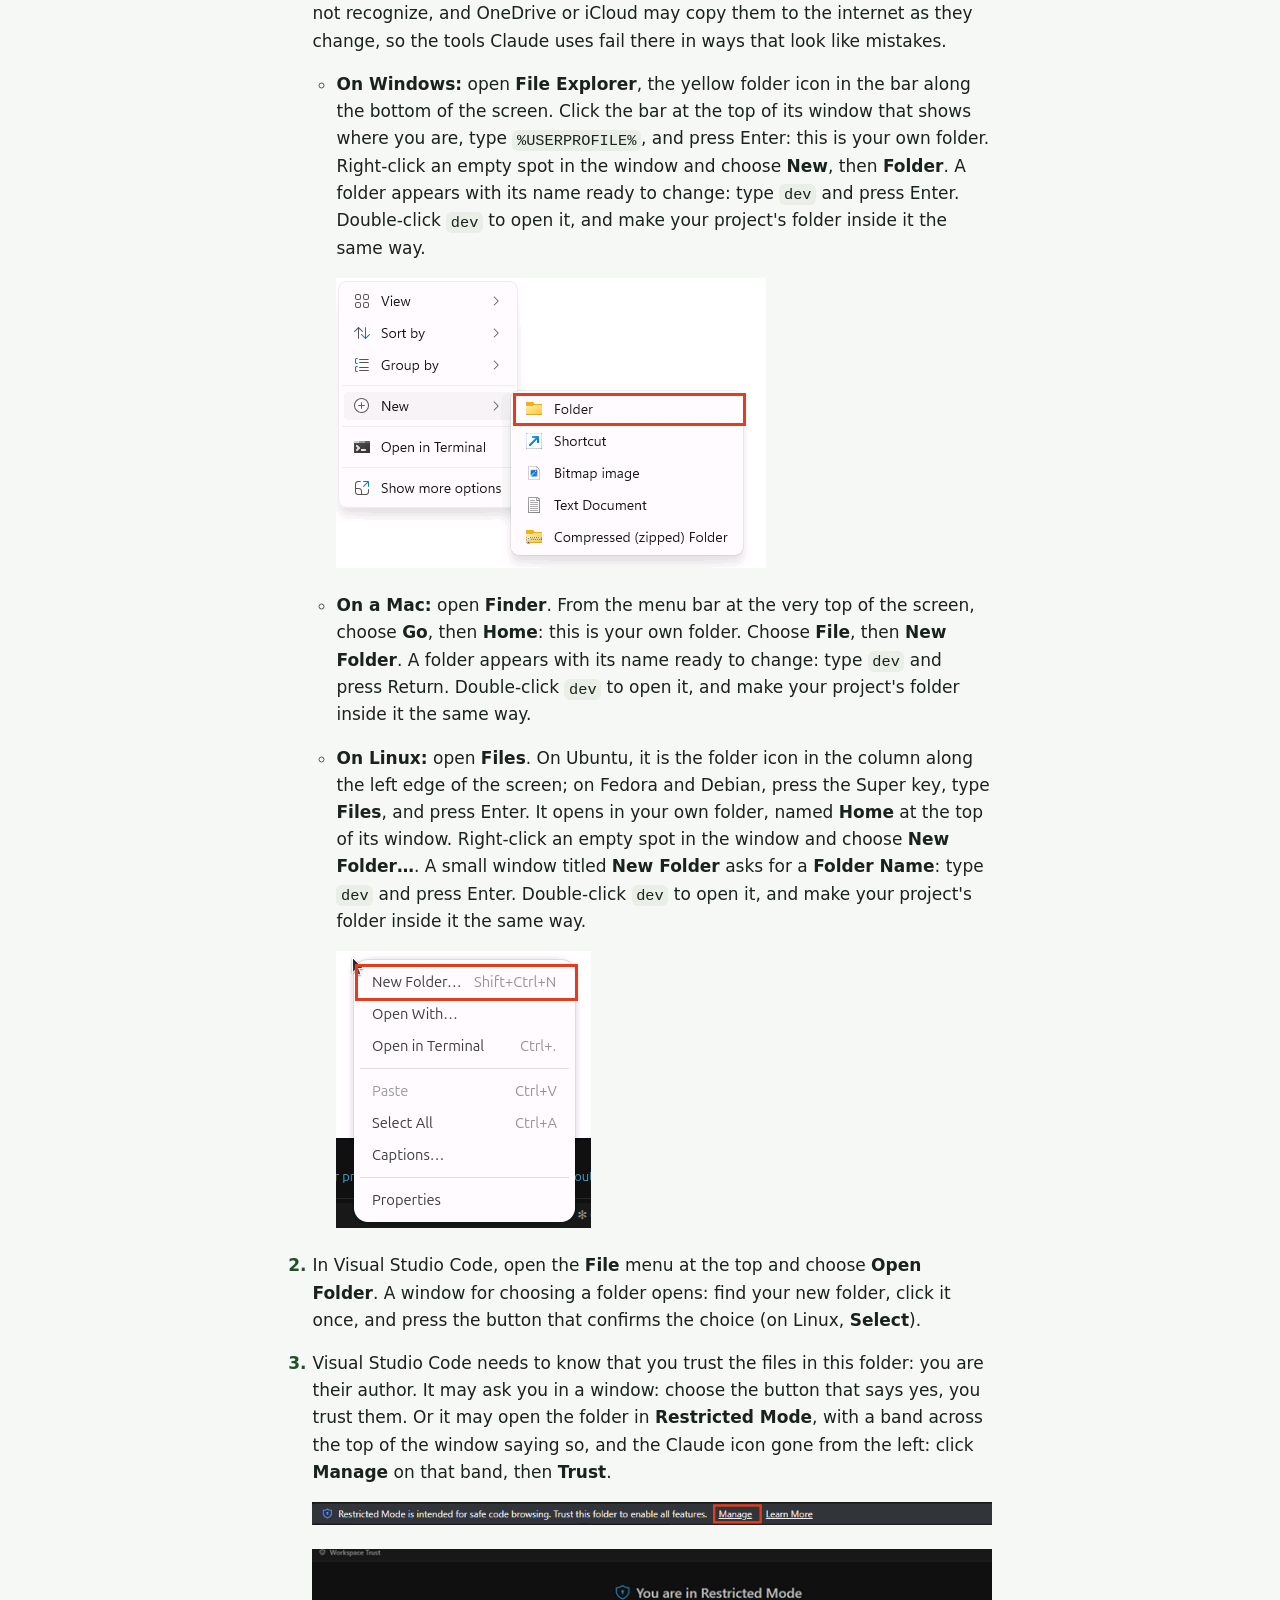
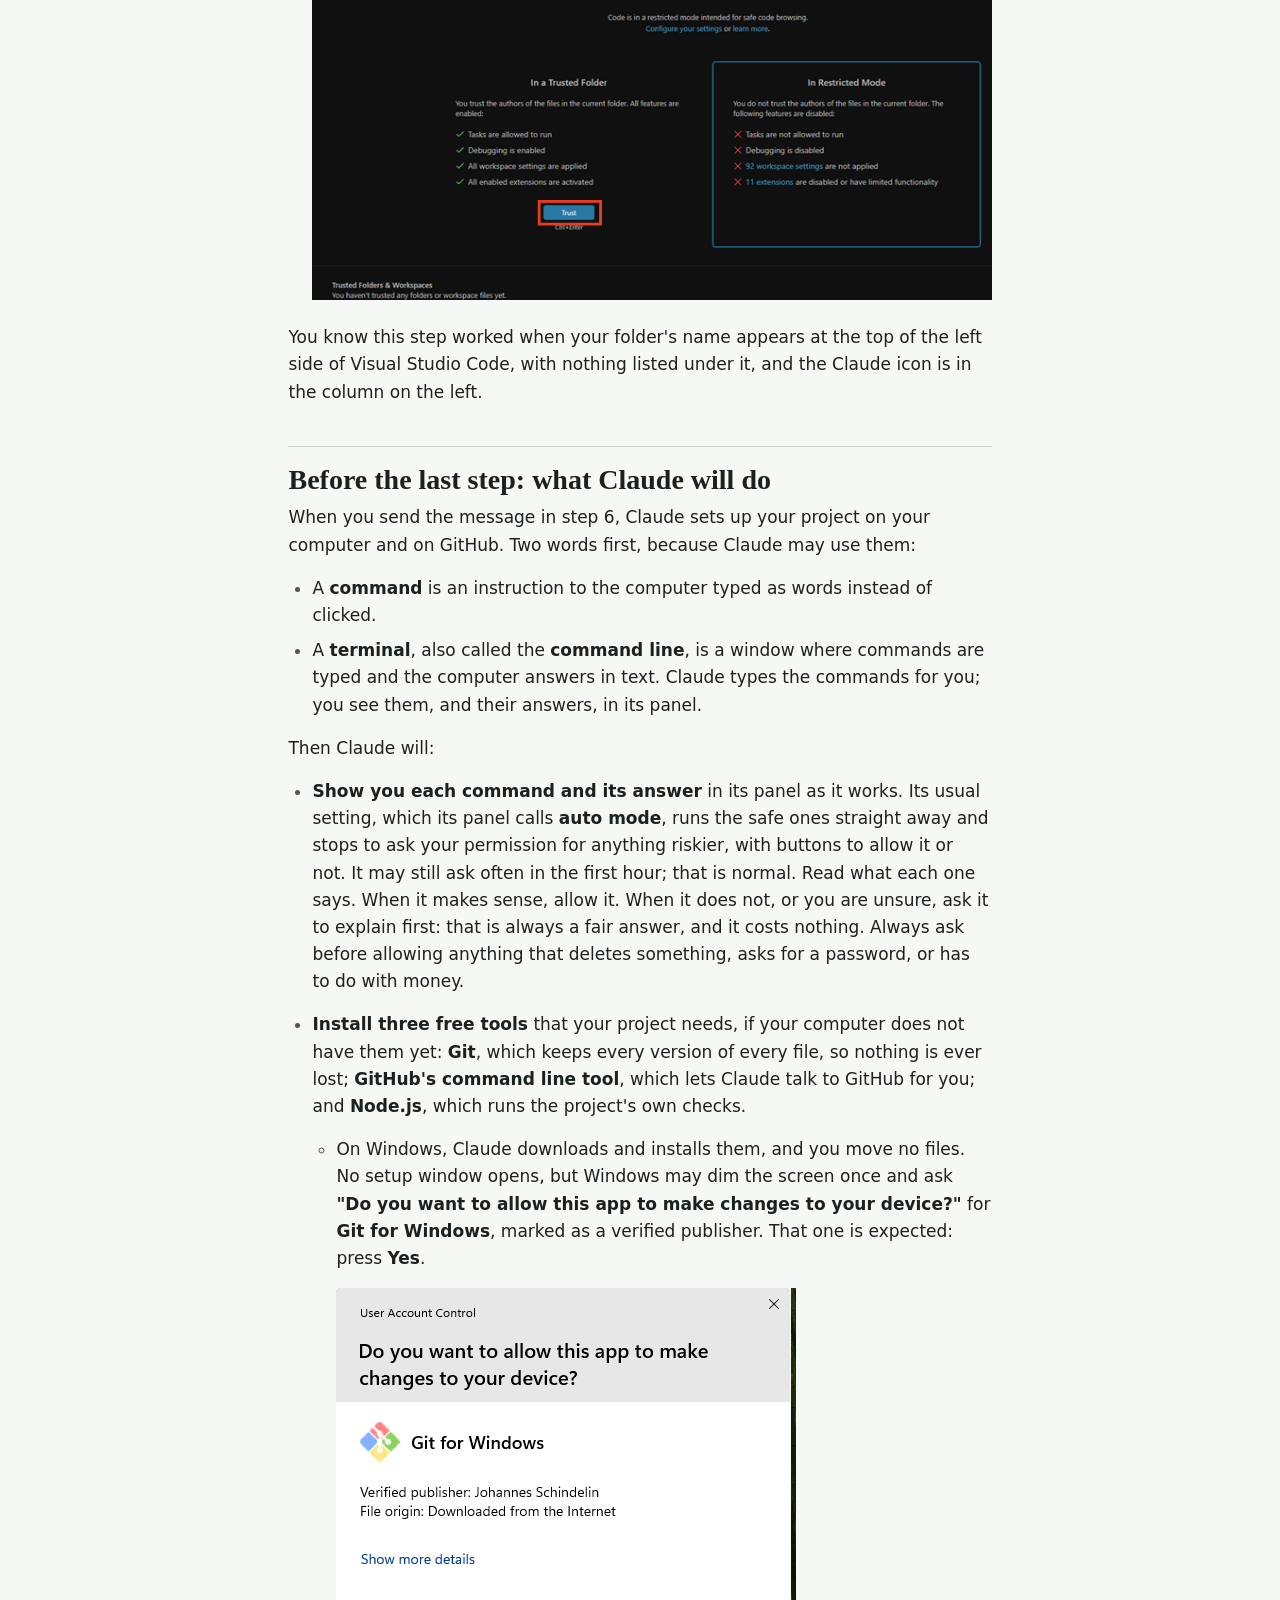
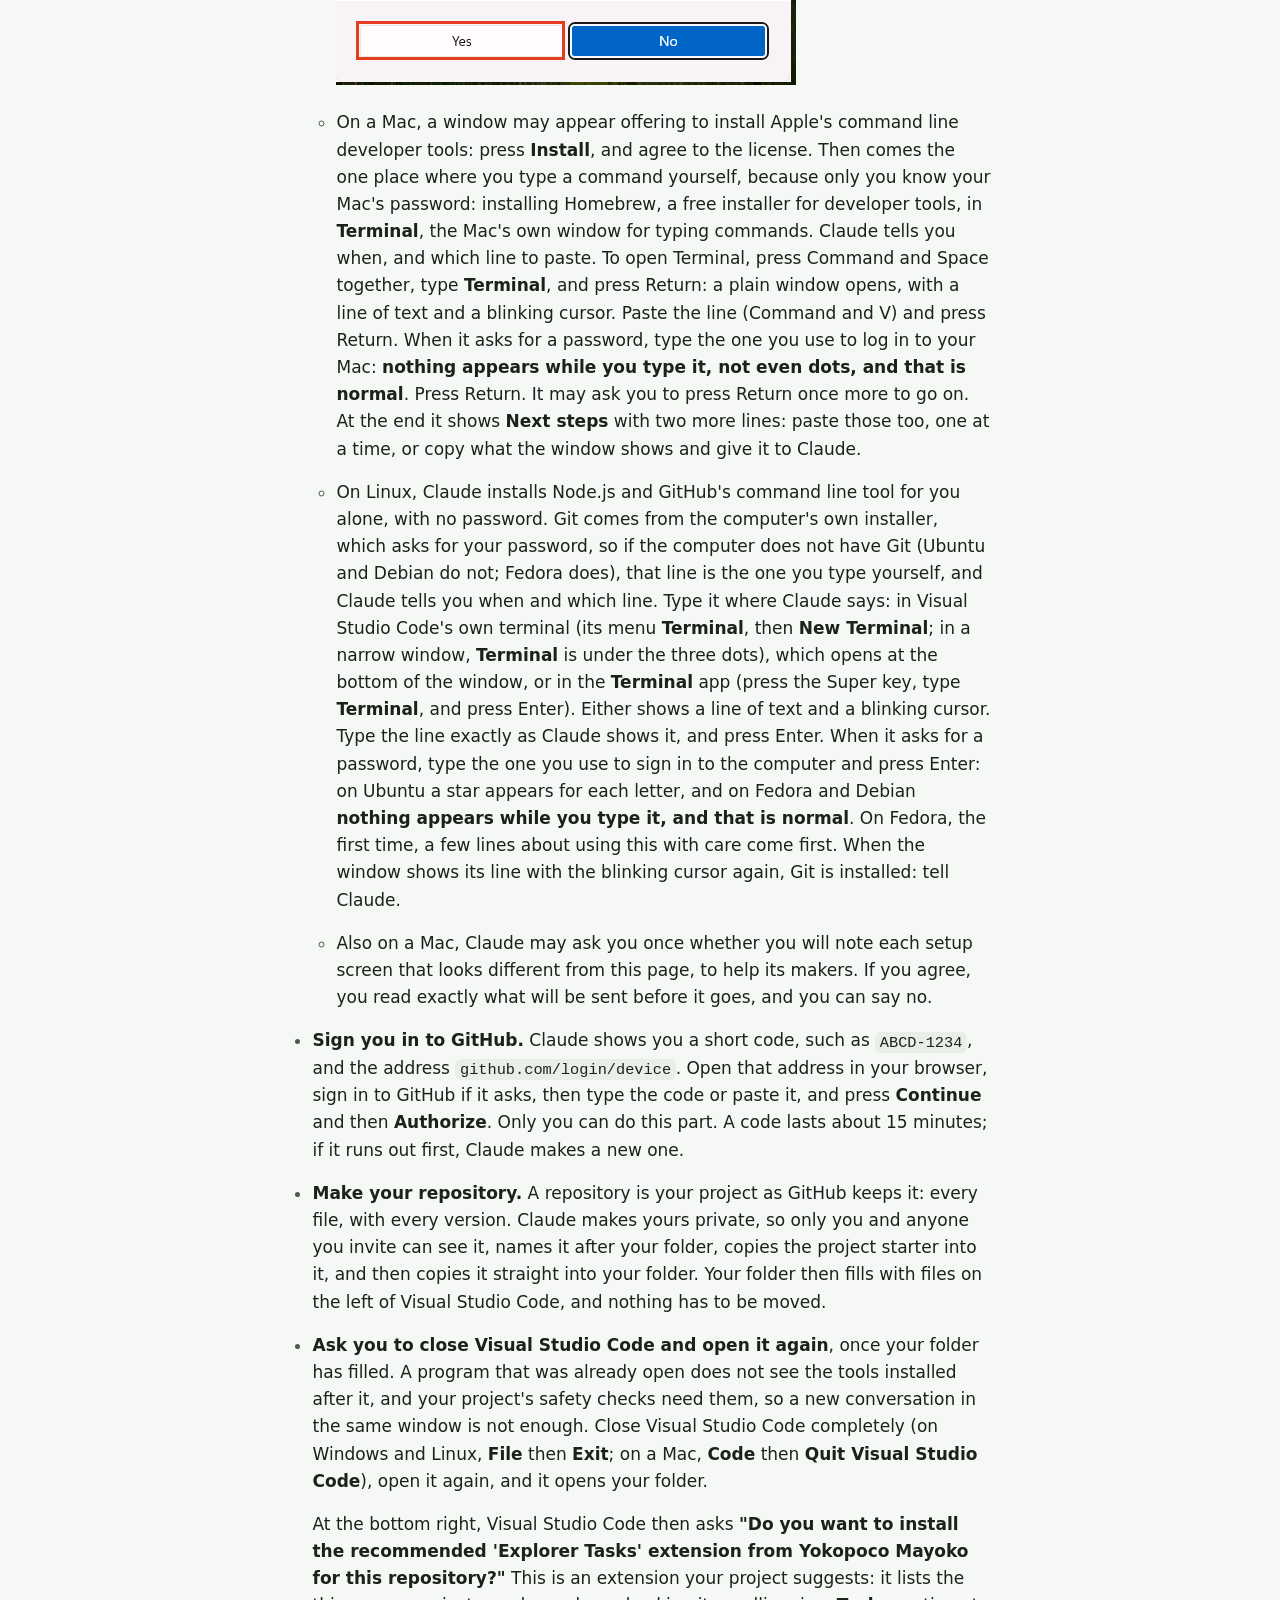
==== commit cb7c7bd4: "Publish the setup guide built from START-HERE.md f46b4945f686dd8321c1f00af2493225097c3c169c994c379f6" ====
--- a/index.html
+++ b/index.html
@@ -38,13 +38,21 @@
 <p><strong>Already have a project?</strong> If you have an app, a website, or a game of your own
 already, with its files in a folder on your computer and kept on GitHub, the
 starter can be added to it rather than starting a new one: your files and their
-history stay as they are. Do steps 1 to 4 below as they are written, then follow
+history stay as they are. You can take the whole starter, or only the parts you
+choose from
+<a href="https://noelito-projects.github.io/project-starter-setup/features.html">the menu of what it offers</a>,
+which says what each part is for and what it gives you. Do steps 1 to 4 below as
+they are written, then follow
 <a href="#a-project-you-already-have">a project you already have</a> instead of steps 5
-and 6.</p>
+and 6. If you only want to send what your project has learned back to the
+starter, without adding anything to it, follow
+<a href="#sending-lessons-from-a-project">sending lessons from a project</a> instead.</p>
 <h2 id="what-you-need-before-you-begin">What you need before you begin</h2>
 <ul>
-<li><strong>A computer</strong> running Windows 10 or 11, or a Mac. A phone or a tablet is not
-enough to build on, though you can follow along on one later.</li>
+<li><strong>A computer</strong> running Windows 10 or 11, a Mac, or Linux. On Linux, this page
+was tried on Ubuntu 26.04, Fedora 44, and Debian 13, each with the desktop it
+comes with, and it says where they differ. A phone or a tablet is not enough
+to build on, though you can follow along on one later.</li>
 <li><strong>An email address</strong> you can open, to confirm new accounts.</li>
 <li><strong>To be old enough</strong>: 18 or older for a Claude account (Anthropic&#39;s consumer
 terms, read on 2026-10-13), and 13 or older for a GitHub account (GitHub&#39;s
@@ -93,11 +101,12 @@
 shows the files of your project on the left and a conversation with Claude on
 the right.</p>
 <ol>
-<li><p>In your web browser (the program you use to visit websites), go to
-<a href="https://code.visualstudio.com">code.visualstudio.com</a> and press the big
-download button. The site picks the right version for your computer. The
-browser shows the file as it downloads, usually near the top right or the
-bottom of its window, and puts it in your <strong>Downloads</strong> folder.</p></li>
+<li><p><strong>On Windows or a Mac</strong>, in your web browser (the program you use to visit
+websites), go to <a href="https://code.visualstudio.com">code.visualstudio.com</a> and
+press the big download button. The site picks the right version for your
+computer. The browser shows the file as it downloads, usually near the top
+right or the bottom of its window, and puts it in your <strong>Downloads</strong> folder.
+On Linux, item 4 below takes the place of this one.</p></li>
 <li><p><strong>On Windows:</strong> open the downloaded file. Its name begins with
 <code>VSCodeUserSetup</code>.</p>
 <ul>
@@ -129,9 +138,61 @@
 asks whether you are sure you want to open a program downloaded from the
 internet. Choose <strong>Open</strong>.</li>
 </ul></li>
+<li><p><strong>On Linux:</strong> Visual Studio Code comes through the window your computer adds
+programs with, which asks once for the password you use to sign in to the
+computer. That is expected: a program added this way is for everyone who uses
+the computer, so the computer checks that you are allowed. Where this page
+says to press the <strong>Super key</strong>, it means the key with the Windows logo on
+most keyboards, at the bottom left.</p>
+<ul>
+<li><p><strong>First, close the welcome window</strong> if one fills the screen or stands in
+its middle the first time you sign in. On Ubuntu, it is titled <strong>Welcome to
+Ubuntu</strong>: press <strong>Next</strong> at its top right on each page (or <strong>Skip</strong>, where
+that is the button), and <strong>Finish</strong> on the last. On Fedora and Debian, it
+is titled <strong>Welcome to Fedora Linux</strong> or <strong>Welcome to Debian</strong>: press
+<strong>Skip</strong>. There, until it is gone, the Super key does nothing, and what you
+type next may go somewhere you did not mean.</p></li>
+<li><p><strong>On Ubuntu:</strong> click <strong>App Center</strong>, the orange shopping bag in the column
+of icons along the left edge of the screen. Click the search box at the top
+of its window and type <strong>Visual Studio Code</strong>. A list opens under the box:
+under <strong>Snap packages</strong>, choose <strong>code</strong>, with the blue icon. Its page
+names its publisher, <strong>Visual Studio Code</strong>, with a green tick. Press
+<strong>Install</strong>.</p>
+<p><img src="starter-kit/docs/setup-guide-pictures/app-center-code.png" alt="App Center&#39;s page for &quot;code&quot;, published by Visual Studio Code with a green tick, with the Install button marked"></p>
+<p>A window titled <strong>Authentication Required</strong> asks for your password: type
+the one you use to sign in to this computer, and press Enter. After a
+minute or two the button reads <strong>Open</strong>: press it.</p></li>
+<li><p><strong>On Fedora or Debian:</strong> the window that adds programs, called
+<strong>Software</strong>, does not offer Visual Studio Code, so it comes from
+Microsoft&#39;s website instead. Press the Super key and click <strong>Firefox</strong>, the
+web browser, first in the row of icons along the bottom of the screen. Go
+to <a href="https://code.visualstudio.com">code.visualstudio.com</a> and press
+<strong>Download</strong> at the top right of the page. On the page that opens, in the
+box marked <strong>Linux</strong>, press <strong>Red Hat/Fedora</strong> on Fedora, or
+<strong>Debian/Ubuntu</strong> on Debian.</p>
+<p><img src="starter-kit/docs/setup-guide-pictures/download-page-linux.png" alt="The download page&#39;s Linux box, marked &quot;Your OS&quot;, with its two buttons, Debian/Ubuntu and Red Hat/Fedora, marked"></p>
+<p>Firefox shows the download in a small panel at its top right. When the
+panel says <strong>Completed</strong>, click the file&#39;s name, which begins with <code>code</code>.
+<strong>Software</strong> opens on a page titled <strong>code</strong>, marked <strong>Local file</strong>: press
+<strong>Install</strong>. It may say <strong>Potentially Unsafe</strong> and <strong>Provided by a third
+party</strong>, which only means that the program comes from Microsoft rather than
+from Fedora or Debian.</p>
+<p><img src="starter-kit/docs/setup-guide-pictures/software-install-local-file.png" alt="Software&#39;s page for &quot;code&quot;, a local file, with the Install button marked, and Potentially Unsafe, provided by a third party, below"></p>
+<p>A window titled <strong>Authentication Required</strong> asks for your password: type
+the one you use to sign in to this computer, and press Enter.</p></li>
+<li><p><strong>Also on Debian:</strong> about a minute later, a window titled <strong>Configuring
+code</strong> asks <strong>Add Microsoft apt repository for Visual Studio Code?</strong>, with
+its box ticked. Leave it ticked, so Visual Studio Code keeps itself up to
+date, and press <strong>Next</strong> at its top right. The install waits until you do.</p>
+<p><img src="starter-kit/docs/setup-guide-pictures/configuring-code-repository.png" alt="The Configuring code window asking &quot;Add Microsoft apt repository for Visual Studio Code?&quot;, its box ticked, with Next marked"></p></li>
+<li><p>When it is done, Debian&#39;s page shows <strong>Open</strong>: press it. Fedora&#39;s shows
+only <strong>Uninstall…</strong>: close the window, and open Visual Studio Code as the
+next item says.</p></li>
+</ul></li>
 <li><p>Open Visual Studio Code if it is not open already. On Windows, press the
 Start button and type <strong>Visual Studio Code</strong>; on a Mac, it is in
-<strong>Applications</strong>.</p></li>
+<strong>Applications</strong>; on Linux, press the Super key, type <strong>Visual Studio Code</strong>,
+and press Enter.</p></li>
 <li><p>The first time, a window titled <strong>Welcome to VS Code</strong> offers to sign you in
 to GitHub Copilot, Microsoft&#39;s own assistant. You do not need it: Claude is
 your assistant here. Choose <strong>Continue without Signing In</strong> at its bottom
@@ -145,7 +206,8 @@
 </ol>
 <h2 id="step-3-add-claude-to-visual-studio-code">Step 3: add Claude to Visual Studio Code</h2>
 <p>An extension is an add-on that gives Visual Studio Code a new ability. Claude
-Code is one.</p>
+Code is one. The pictures below were taken on Windows, and on Linux the same
+screens look the same.</p>
 <ol>
 <li><p>On the far left of Visual Studio Code there is a column of icons. Click the
 one that looks like <strong>four small squares, with one of them set apart</strong>. A
@@ -221,10 +283,11 @@
 dashes instead of spaces. Any short name will do, even before your idea has a
 name, and it can be changed later; your project on GitHub takes the same
 name. For example: <code>C:\Users\&lt;your name&gt;\dev\family-recipes</code> on Windows, or
-<code>family-recipes</code> in <code>dev</code> in your home folder on a Mac. Not in <strong>Documents</strong>
-or on the <strong>Desktop</strong>: Windows guards those folders against programs it does
-not recognize, and OneDrive or iCloud may copy them to the internet as they
-change, so the tools Claude uses fail there in ways that look like mistakes.</p>
+<code>family-recipes</code> in <code>dev</code> in your home folder on a Mac or on Linux. Not in
+<strong>Documents</strong> or on the <strong>Desktop</strong>: Windows guards those folders against
+programs it does not recognize, and OneDrive or iCloud may copy them to the
+internet as they change, so the tools Claude uses fail there in ways that
+look like mistakes.</p>
 <ul>
 <li><p><strong>On Windows:</strong> open <strong>File Explorer</strong>, the yellow folder icon in the bar
 along the bottom of the screen. Click the bar at the top of its window that
@@ -239,10 +302,19 @@
 <strong>File</strong>, then <strong>New Folder</strong>. A folder appears with its name ready to
 change: type <code>dev</code> and press Return. Double-click <code>dev</code> to open it, and
 make your project&#39;s folder inside it the same way.</p></li>
+<li><p><strong>On Linux:</strong> open <strong>Files</strong>. On Ubuntu, it is the folder icon in the
+column along the left edge of the screen; on Fedora and Debian, press the
+Super key, type <strong>Files</strong>, and press Enter. It opens in your own folder,
+named <strong>Home</strong> at the top of its window. Right-click an empty spot in the
+window and choose <strong>New Folder…</strong>. A small window titled <strong>New Folder</strong>
+asks for a <strong>Folder Name</strong>: type <code>dev</code> and press Enter. Double-click <code>dev</code>
+to open it, and make your project&#39;s folder inside it the same way.</p>
+<p><img src="starter-kit/docs/setup-guide-pictures/files-new-folder-menu.png" alt="The menu Files shows on a right-click in an empty spot, with New Folder… marked at its top"></p></li>
 </ul></li>
 <li><p>In Visual Studio Code, open the <strong>File</strong> menu at the top and choose <strong>Open
 Folder</strong>. A window for choosing a folder opens: find your new folder, click
-it once, and press the button that confirms the choice.</p></li>
+it once, and press the button that confirms the choice (on Linux,
+<strong>Select</strong>).</p></li>
 <li><p>Visual Studio Code needs to know that you trust the files in this folder: you
 are their author. It may ask you in a window: choose the button that says
 yes, you trust them. Or it may open the folder in <strong>Restricted Mode</strong>, with a
@@ -298,6 +370,22 @@
 normal</strong>. Press Return. It may ask you to press Return once more to go on.
 At the end it shows <strong>Next steps</strong> with two more lines: paste those too, one
 at a time, or copy what the window shows and give it to Claude.</p></li>
+<li><p>On Linux, Claude installs Node.js and GitHub&#39;s command line tool for you
+alone, with no password. Git comes from the computer&#39;s own installer, which
+asks for your password, so if the computer does not have Git (Ubuntu and
+Debian do not; Fedora does), that line is the one you type yourself, and
+Claude tells you when and which line. Type it where Claude says: in Visual
+Studio Code&#39;s own terminal (its menu <strong>Terminal</strong>, then <strong>New Terminal</strong>; in
+a narrow window, <strong>Terminal</strong> is under the three dots), which opens at the
+bottom of the window, or in the <strong>Terminal</strong> app (press the Super key, type
+<strong>Terminal</strong>, and press Enter). Either shows a line of text and a blinking
+cursor. Type the line exactly as Claude shows it, and press Enter. When it
+asks for a password, type the one you use to sign in to the computer and
+press Enter: on Ubuntu a star appears for each letter, and on Fedora and
+Debian <strong>nothing appears while you type it, and that is normal</strong>. On Fedora,
+the first time, a few lines about using this with care come first. When the
+window shows its line with the blinking cursor again, Git is installed: tell
+Claude.</p></li>
 <li><p>Also on a Mac, Claude may ask you once whether you will note each setup
 screen that looks different from this page, to help its makers. If you
 agree, you read exactly what will be sent before it goes, and you can say
@@ -306,7 +394,8 @@
 <li><p><strong>Sign you in to GitHub.</strong> Claude shows you a short code, such as <code>ABCD-1234</code>,
 and the address <code>github.com/login/device</code>. Open that address in your browser,
 sign in to GitHub if it asks, then type the code or paste it, and press
-<strong>Continue</strong> and then <strong>Authorize</strong>. Only you can do this part.</p></li>
+<strong>Continue</strong> and then <strong>Authorize</strong>. Only you can do this part. A code lasts
+about 15 minutes; if it runs out first, Claude makes a new one.</p></li>
 <li><p><strong>Make your repository.</strong> A repository is your project as GitHub keeps it:
 every file, with every version. Claude makes yours private, so only you and
 anyone you invite can see it, names it after your folder, copies the project
@@ -316,9 +405,9 @@
 <li><p><strong>Ask you to close Visual Studio Code and open it again</strong>, once your folder
 has filled. A program that was already open does not see the tools installed
 after it, and your project&#39;s safety checks need them, so a new conversation in
-the same window is not enough. Close Visual Studio Code completely (on
-Windows, <strong>File</strong> then <strong>Exit</strong>; on a Mac, <strong>Code</strong> then <strong>Quit Visual Studio
-Code</strong>), open it again, and it opens your folder.</p>
+the same window is not enough. Close Visual Studio Code completely (on Windows
+and Linux, <strong>File</strong> then <strong>Exit</strong>; on a Mac, <strong>Code</strong> then <strong>Quit Visual
+Studio Code</strong>), open it again, and it opens your folder.</p>
 <p>At the bottom right, Visual Studio Code then asks <strong>&quot;Do you want to install
 the recommended &#39;Explorer Tasks&#39; extension from Yokopoco Mayoko for this
 repository?&quot;</strong> This is an extension your project suggests: it lists the things
@@ -365,17 +454,19 @@
 folder, stop there, change nothing, and tell me to follow the setup guide&#39;s
 part for a project I already have. Otherwise: install Git, GitHub&#39;s command
 line tool (gh), and Node.js for my user only, wherever that is possible, if any
-of them is missing; sign me in to GitHub through the browser with a one-time
-code that you show me; make my own private repository from the project
-starter, named exactly like this open folder, with &quot;gh repo create&quot; and
-&quot;--template noelito-projects/project-starter --private&quot;; clone it into this
-open folder itself with &quot;gh repo clone&quot;, giving &quot;.&quot; as the folder, so that
-nothing has to be moved (if the folder is not empty, fetch the repository into
-it without moving or deleting what is already here); then tell me to close
-Visual Studio Code completely and open it again, so that it sees the new tools,
-and then to start a new conversation in this folder and type &quot;continue with
-the plan&quot; there, so that the project&#39;s own instructions and safety checks are
-on from its first question.</code></pre>
+of them is missing, but Git only through my computer&#39;s own installer, never
+unpacked by hand, so that my computer&#39;s updates keep it safe, even if that
+means I type my password; sign me in to GitHub through the browser with a
+one-time code that you show me; make my own private repository from the
+project starter, named exactly like this open folder, with &quot;gh repo create&quot;
+and &quot;--template noelito-projects/project-starter --private&quot;; clone it into
+this open folder itself with &quot;gh repo clone&quot;, giving &quot;.&quot; as the folder, so
+that nothing has to be moved (if the folder is not empty, fetch the
+repository into it without moving or deleting what is already here); then
+tell me to close Visual Studio Code completely and open it again, so that it
+sees the new tools, and then to start a new conversation in this folder and
+type &quot;continue with the plan&quot; there, so that the project&#39;s own instructions
+and safety checks are on from its first question.</code></pre>
 <h2 id="a-project-you-already-have">A project you already have</h2>
 <p>These take the place of steps 5 and 6 when you are adding the starter to a
 project of your own. Steps 1 to 4 come first, as they are written.</p>
@@ -397,14 +488,38 @@
 folder outside this project, never into it, and change nothing in this project
 yet. Read starter-kit/library/skills/adopt-the-starter/SKILL.md in that clone
 and follow it from its beginning: it says what to ask me and what to do, and
-it keeps this project&#39;s own branches untouched until I say yes.</code></pre>
+it keeps this project&#39;s own branches untouched until I say yes. I may want only
+some parts of the starter, so show me its menu of features before bringing
+anything in.</code></pre>
 <p>What happens next: Claude asks you a few questions, one at a time, mostly to
-check that it understood what your project&#39;s own files already say. It then
+check that it understood what your project&#39;s own files already say, and shows
+you the menu so you can take all of the starter or only some parts. It then
 works in a second folder of its own beside your project&#39;s, so your project keeps
 working as it does now while the starter goes in, and it asks you before
 anything reaches your project&#39;s own work or GitHub. Adding the starter can take
 several sittings; you can stop at any point, and the next conversation picks up
 where the last one stopped.</p>
+<h2 id="sending-lessons-from-a-project">Sending lessons from a project</h2>
+<p>This is for a project that keeps its own way of working, when you only want to
+pass on what it learned, so the next project made from the starter begins with
+it. Nothing is added to your project and nothing in it changes. Steps 1 to 4
+come first, as they are written, then open your project&#39;s folder as the first
+step of <a href="#a-project-you-already-have">a project you already have</a> says, and send
+Claude this message:</p>
+<pre tabindex="0"><code>I only want to send lessons from this project back to the project starter, and
+nothing in this project may change. I am not technical, so explain each step in
+plain words before you do it. Install Git, GitHub&#39;s command line tool (gh), and
+Node.js for my user only, wherever that is possible, if any of them is missing,
+and sign me in to GitHub through the browser with a one-time code that you show
+me. Then clone the project starter with &quot;gh repo clone
+noelito-projects/project-starter&quot; into a short temporary folder outside this
+project, never into it. Read starter-kit/library/skills/gather-lessons/SKILL.md
+in that clone and follow it from its beginning.</code></pre>
+<p>What happens next: Claude says what it will read, and asks whether it may also
+read your past conversations with Claude about this project, which is where most
+lessons are. It then looks for what any project would want, the skills your
+project wrote above all, takes out every private detail, and shows you each
+lesson before anything is sent. You say yes or no to each one.</p>
 <h2 id="if-something-goes-wrong">If something goes wrong</h2>
 <ul>
 <li><strong>Claude asks you to wait</strong> because you have used your plan&#39;s share for now:
--- a/guide.css
+++ b/guide.css
@@ -255,3 +255,49 @@
   max-width: 100%;
   height: auto;
 }
+
+/* The menu of the starter's features (features.html), built beside the guide
+ * by features-page.mjs. Each feature is a section of labels and their values,
+ * and the mark on a part that is always included is a quiet label of its own. */
+.feature {
+  margin-block: var(--space-large);
+}
+
+.feature > h3 {
+  margin-block: 0 var(--space-small);
+}
+
+.always-included {
+  display: inline-block;
+  margin-block: 0 var(--space-small);
+  padding-inline: var(--space-small);
+  border: var(--rule-width) solid var(--color-accent);
+  border-radius: var(--radius);
+  color: var(--color-accent);
+  font-size: var(--size-small);
+  font-weight: var(--weight-strong);
+}
+
+dl {
+  margin-block: 0;
+}
+
+dt {
+  margin-block: var(--space-small) 0;
+  color: var(--color-muted);
+  font-size: var(--size-small);
+  font-weight: var(--weight-strong);
+}
+
+dd {
+  margin-inline: 0;
+  margin-block: 0;
+}
+
+dd > ul {
+  margin-block: 0;
+}
+
+dd li {
+  margin-block: 0;
+}
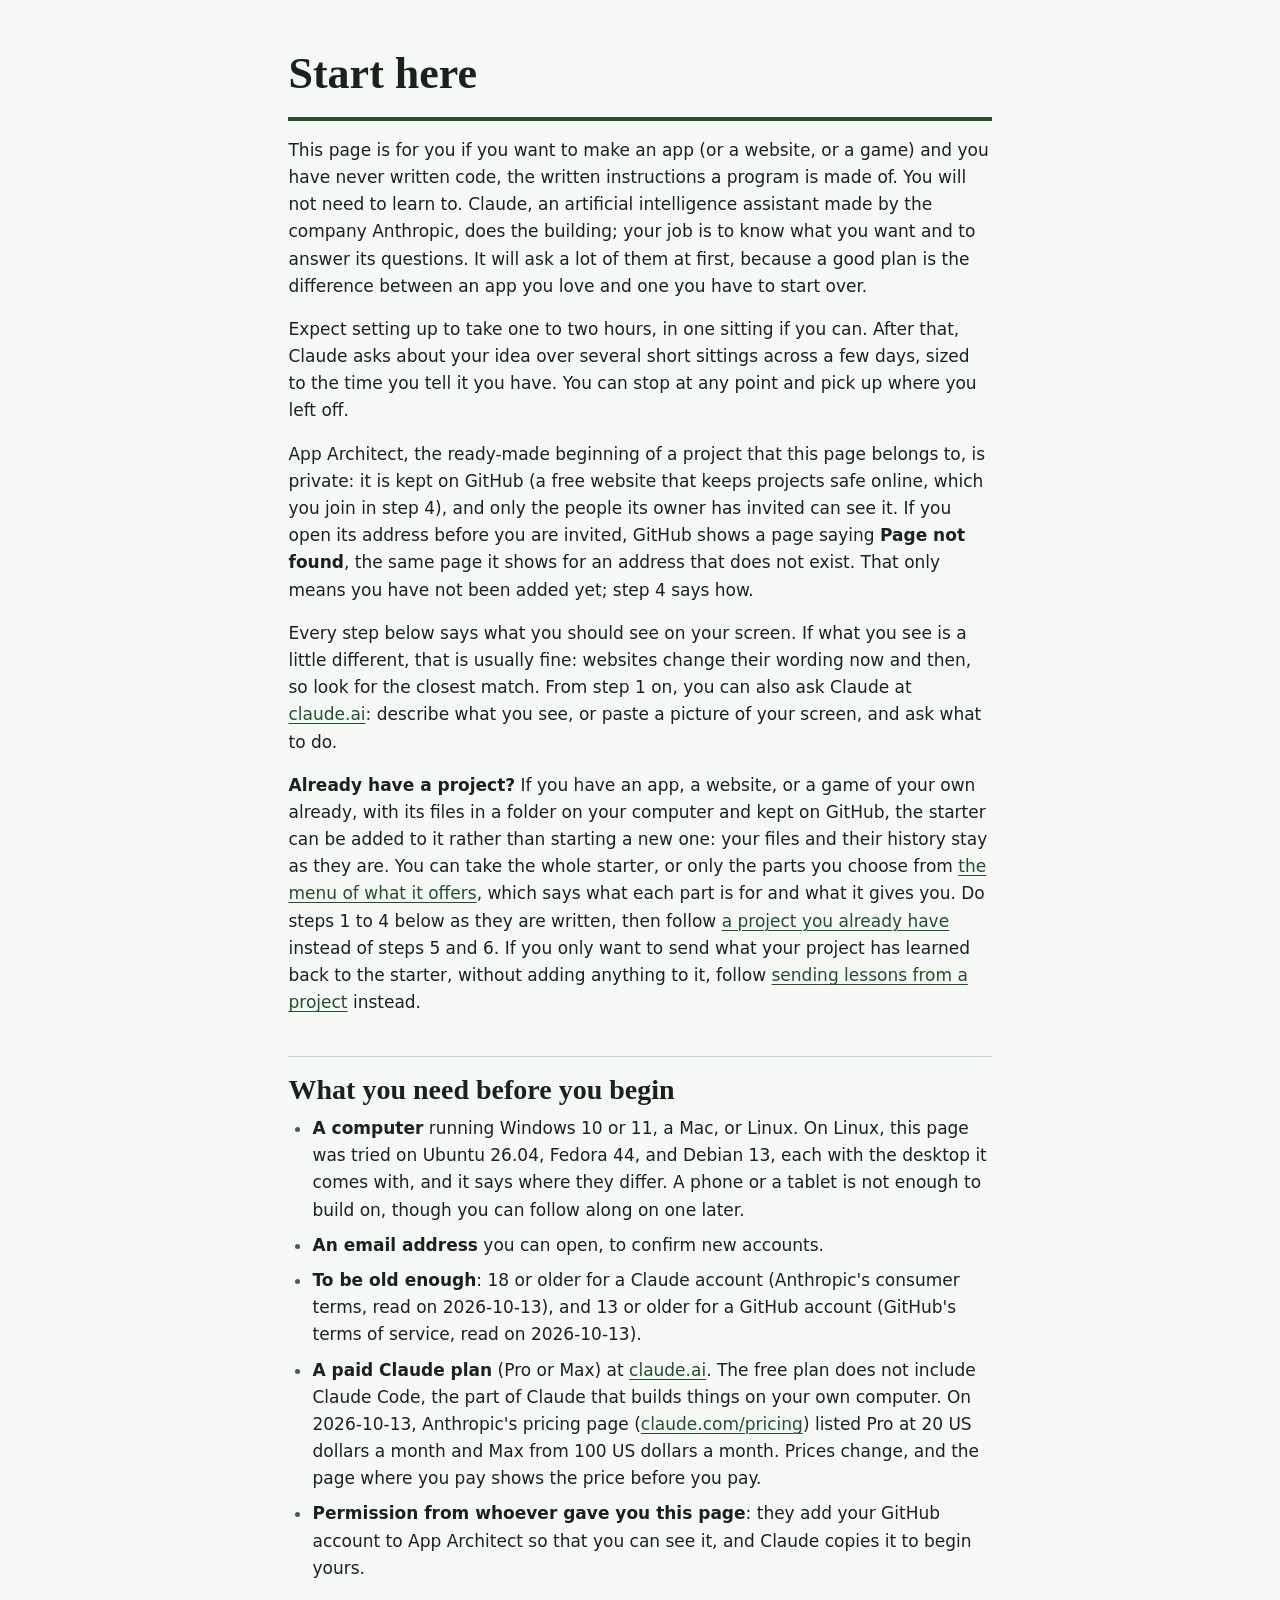
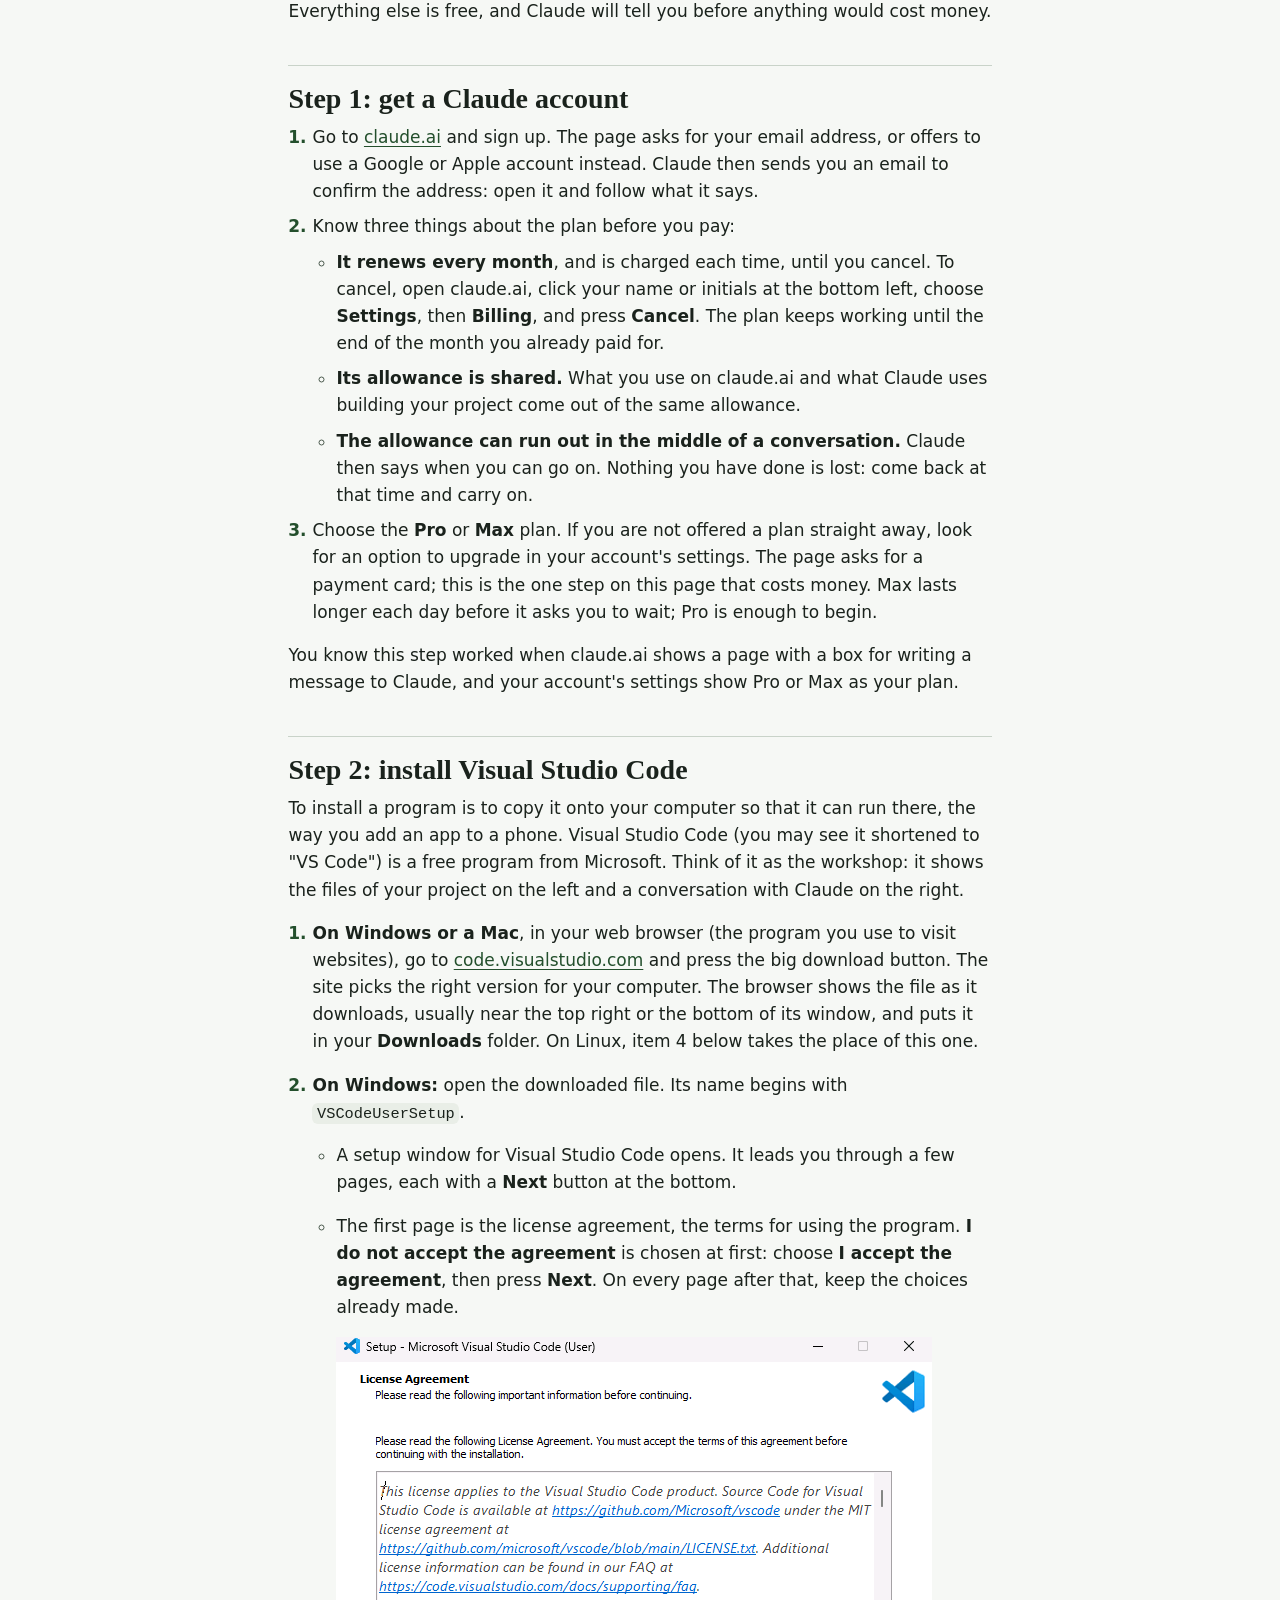
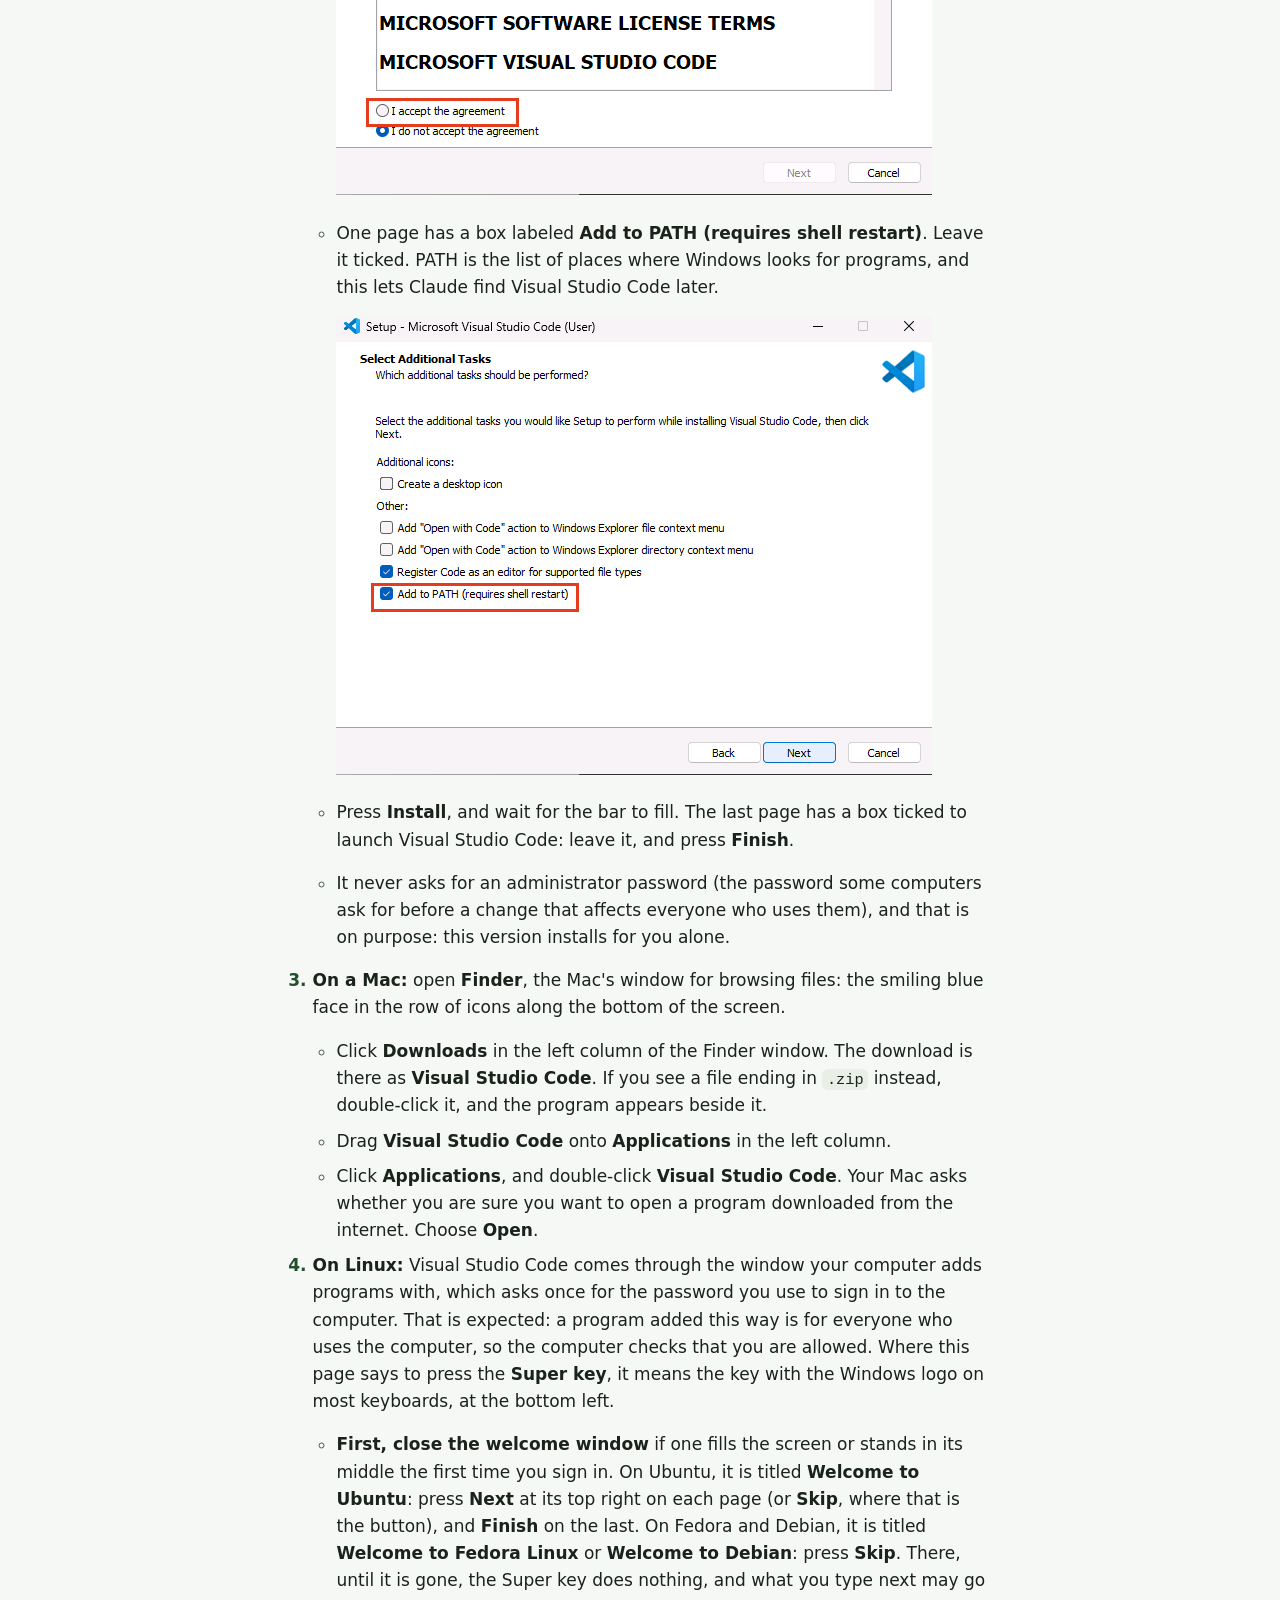
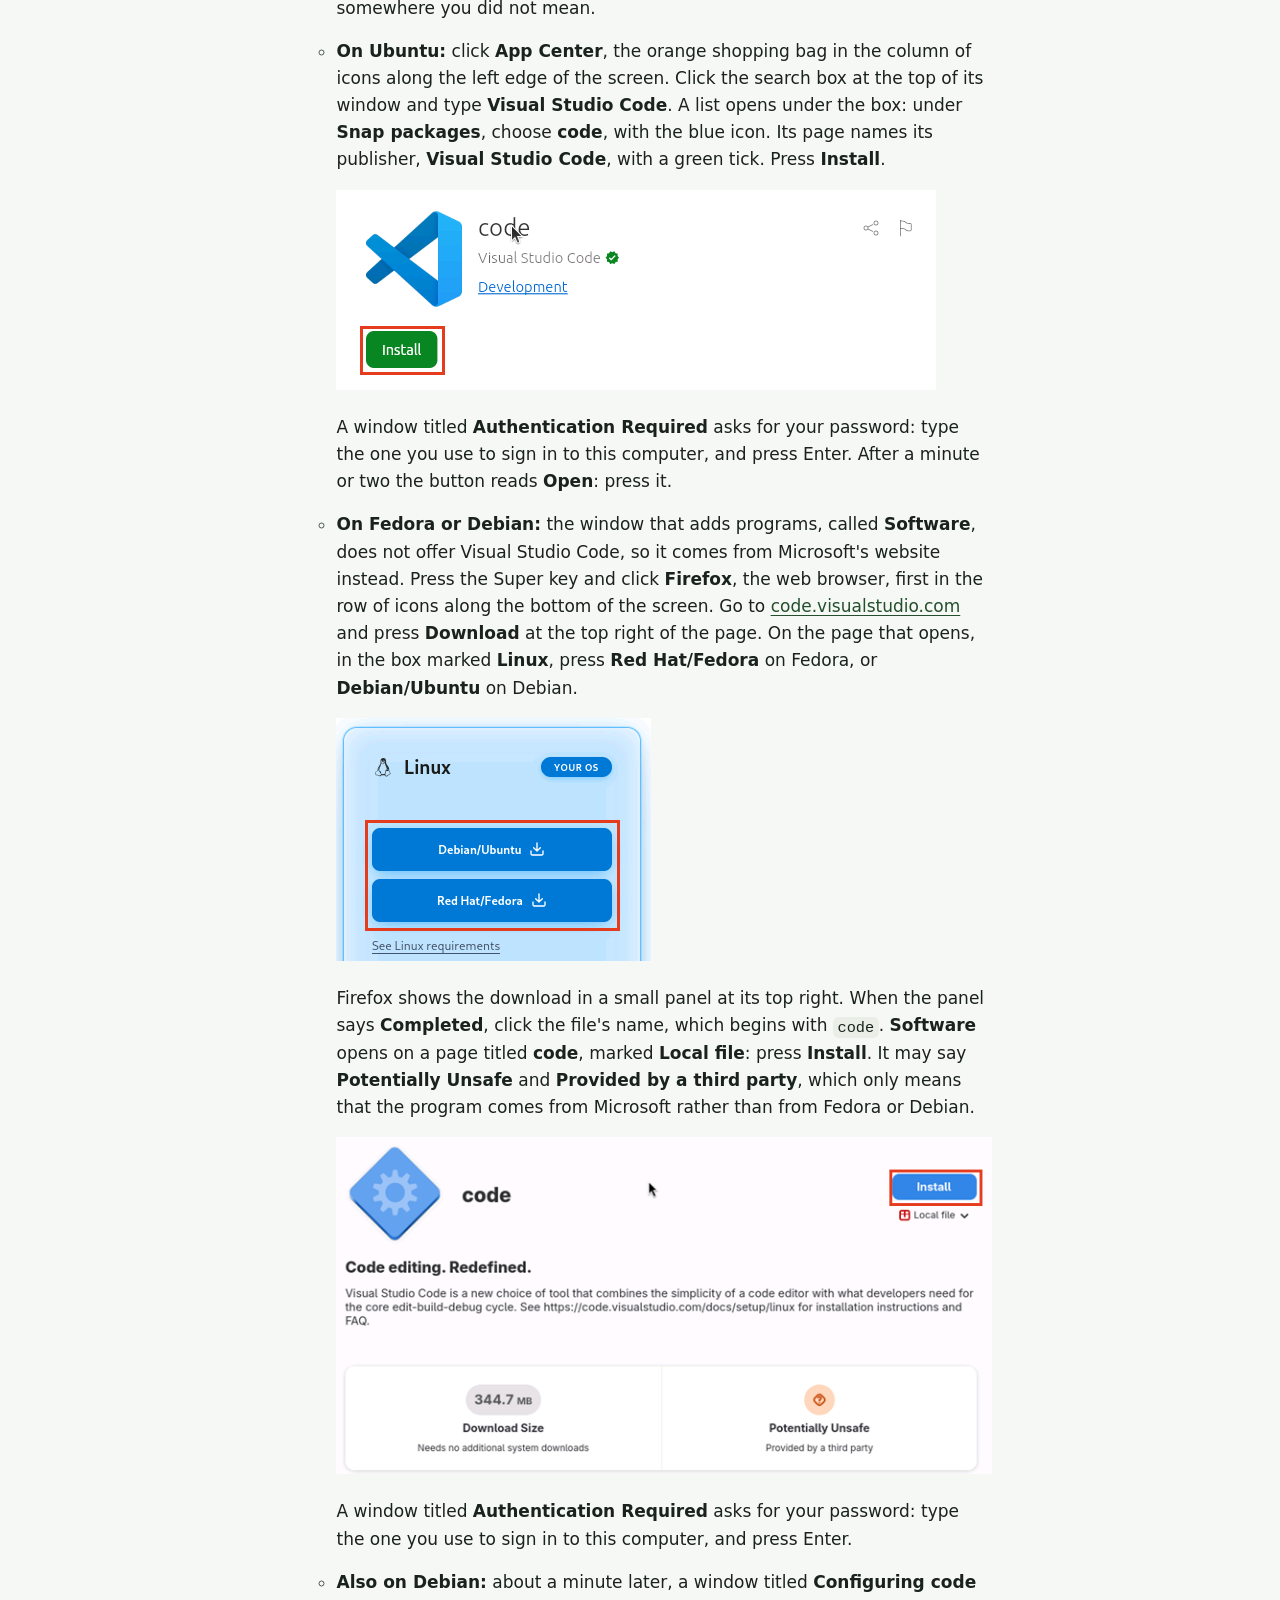
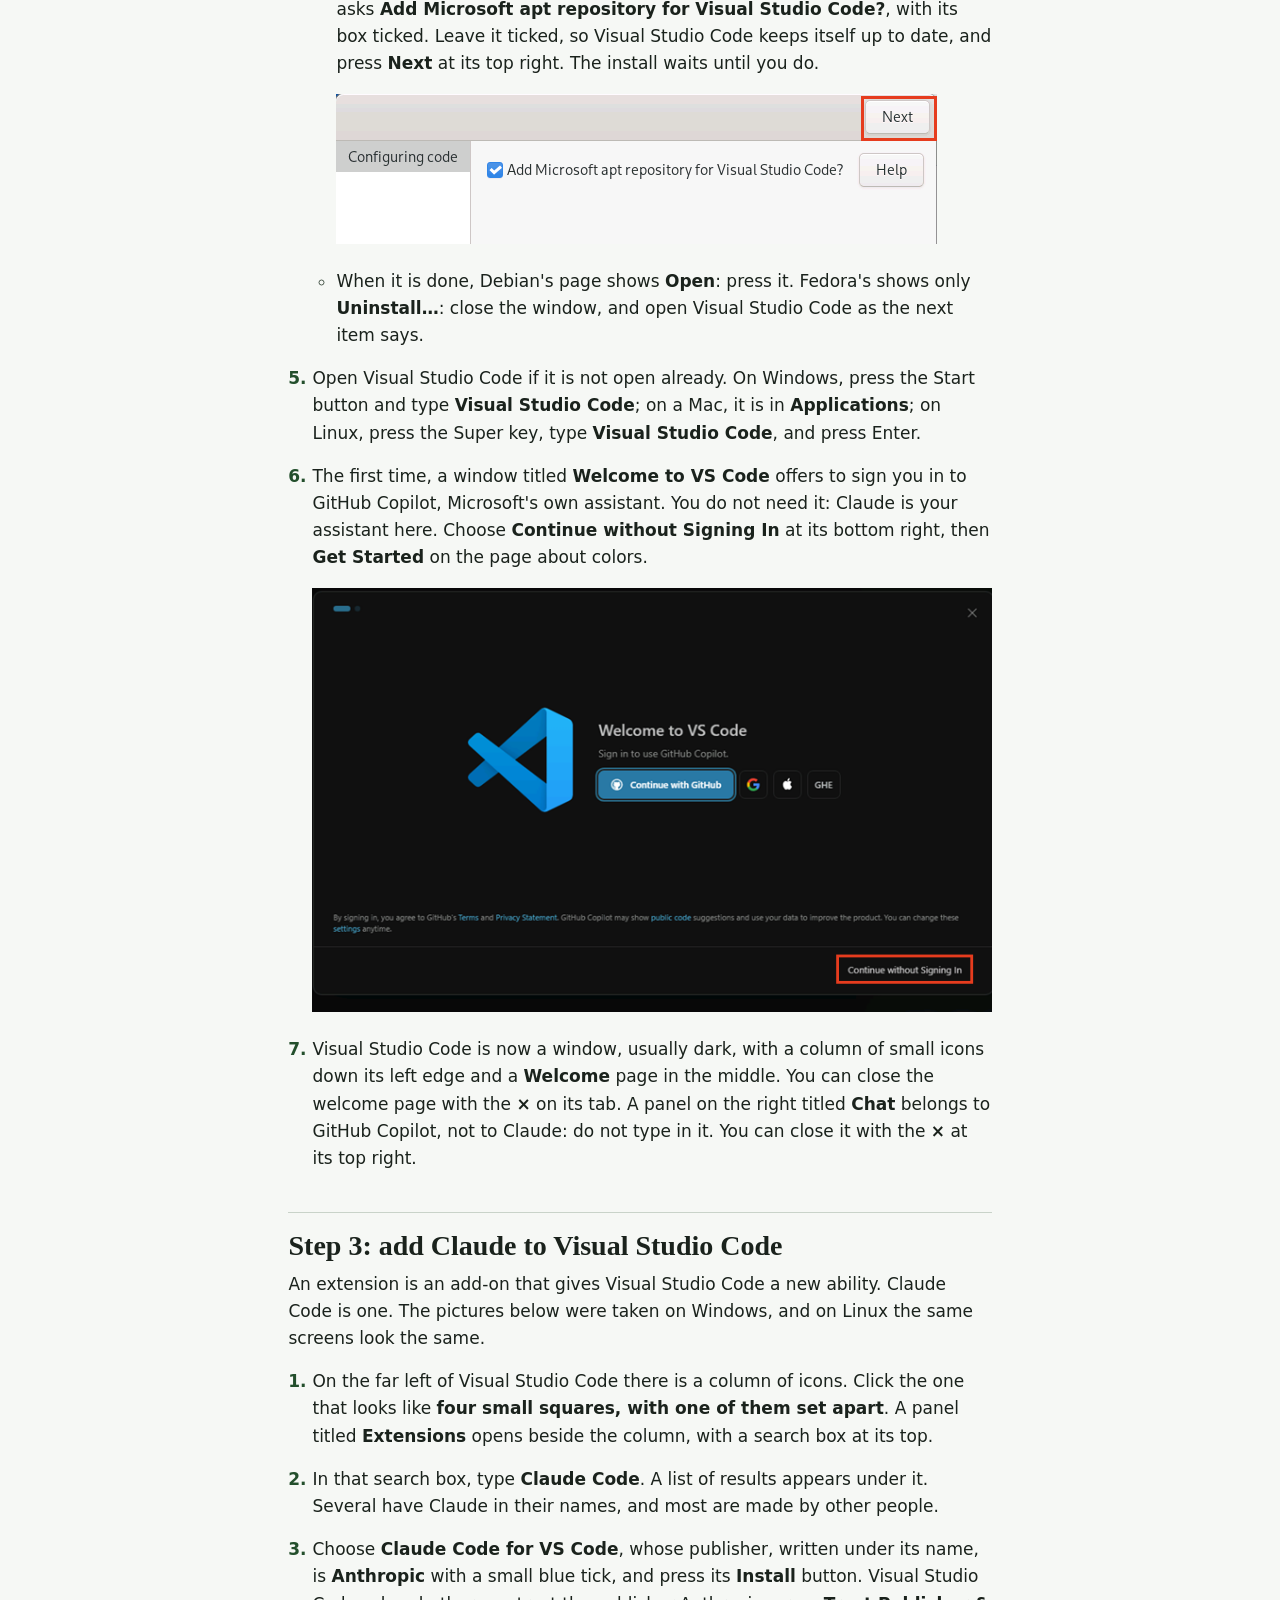
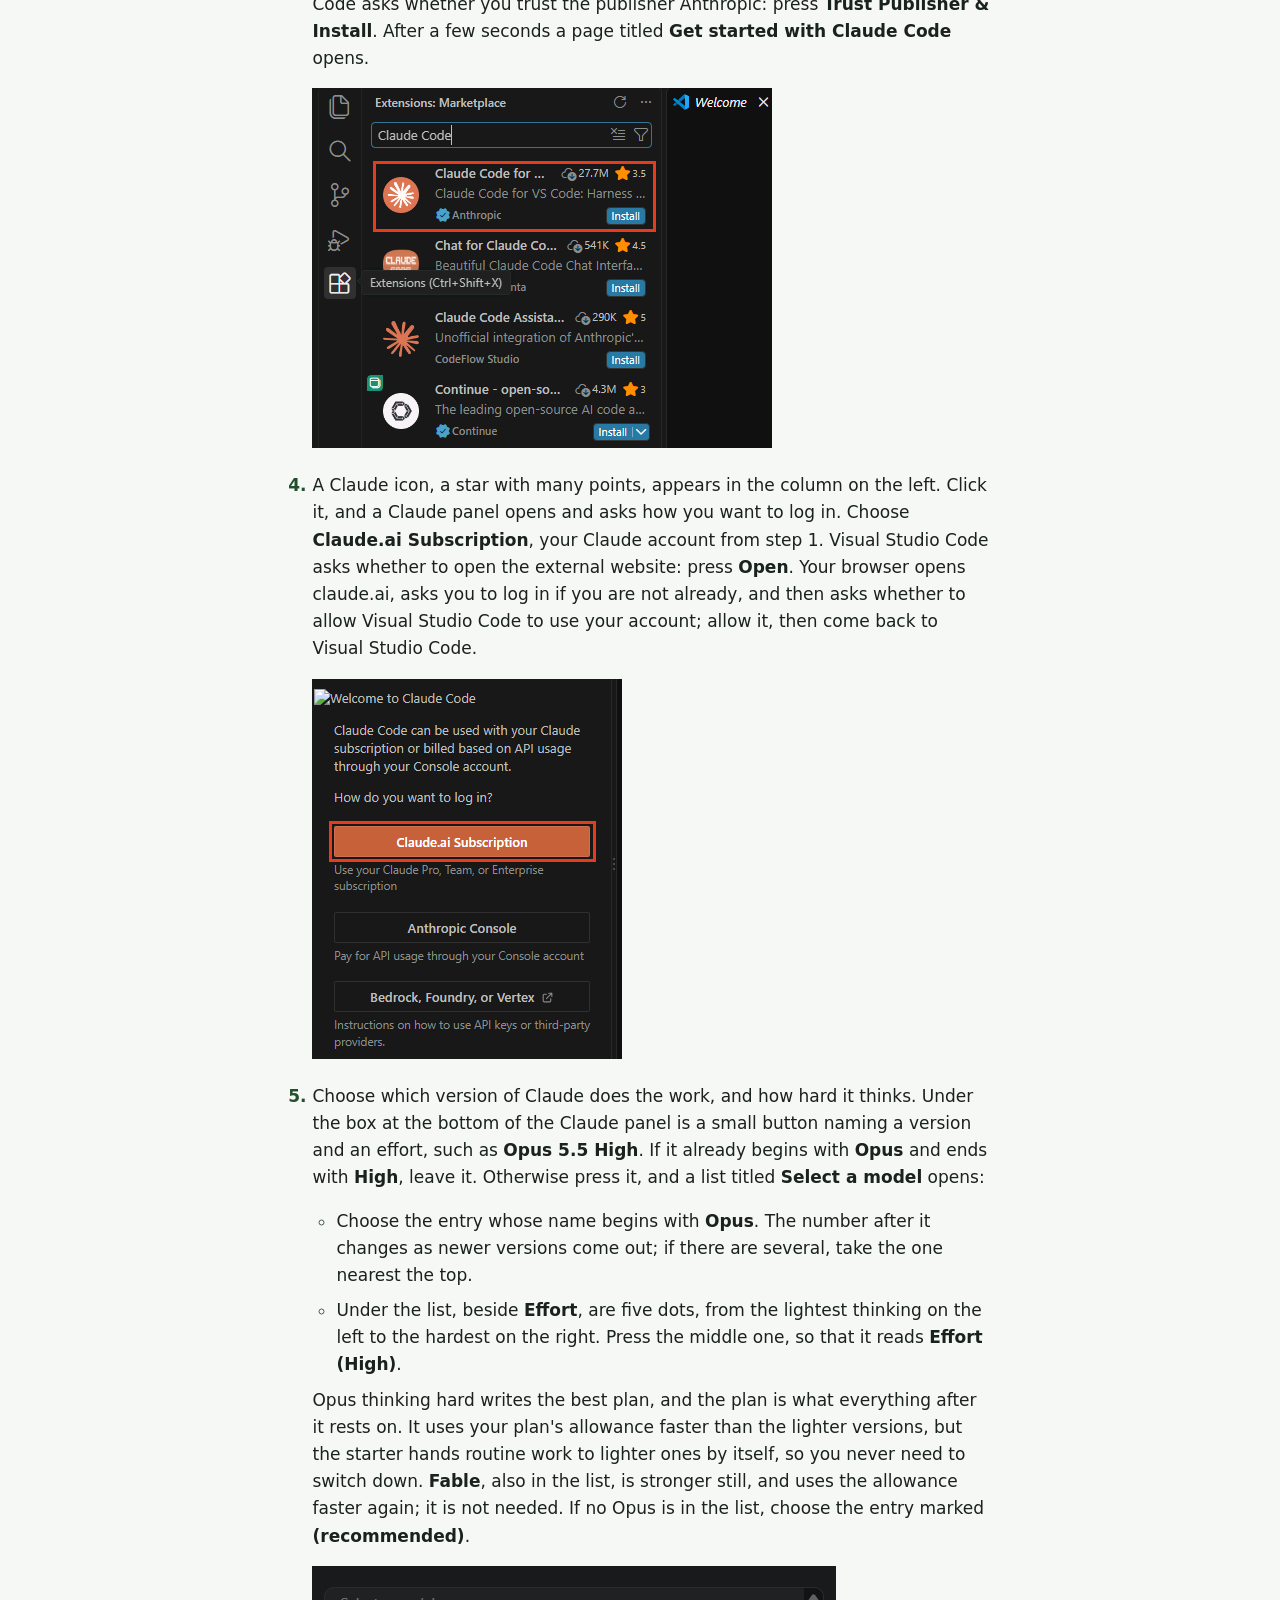
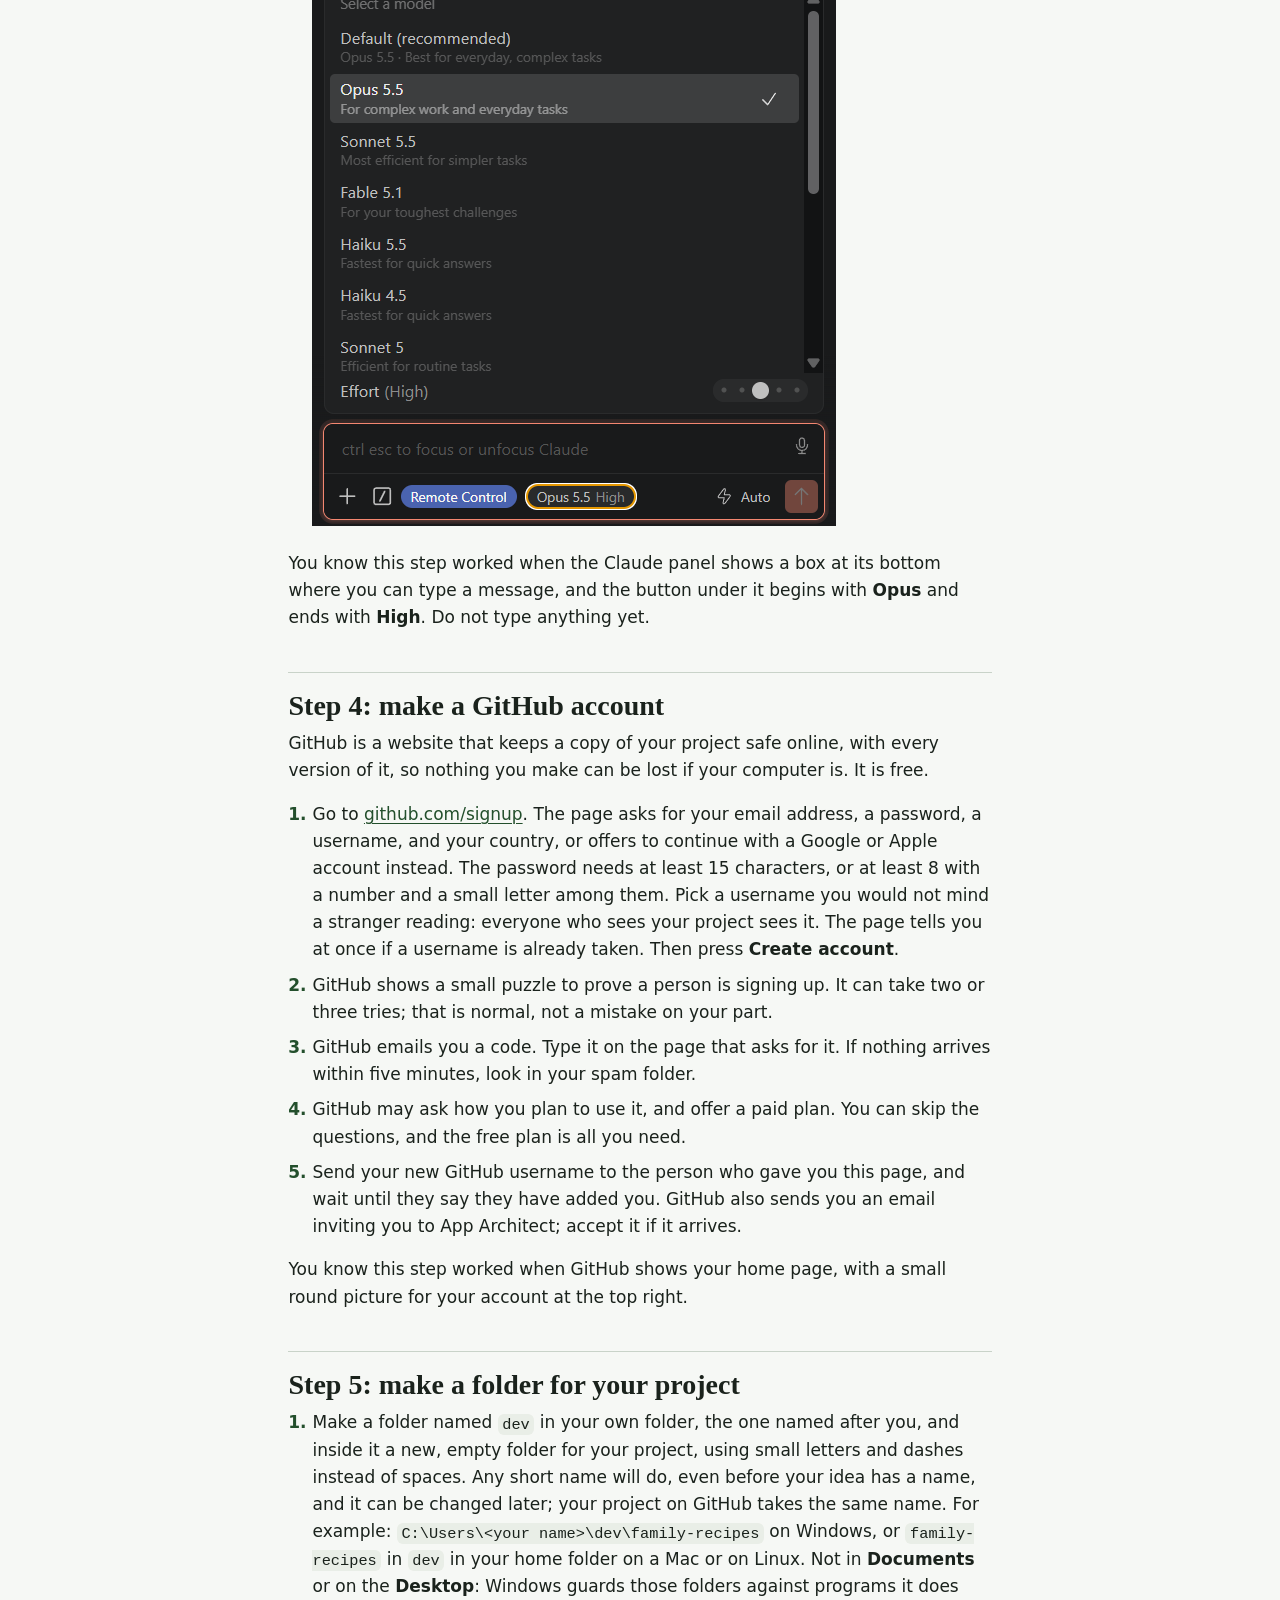
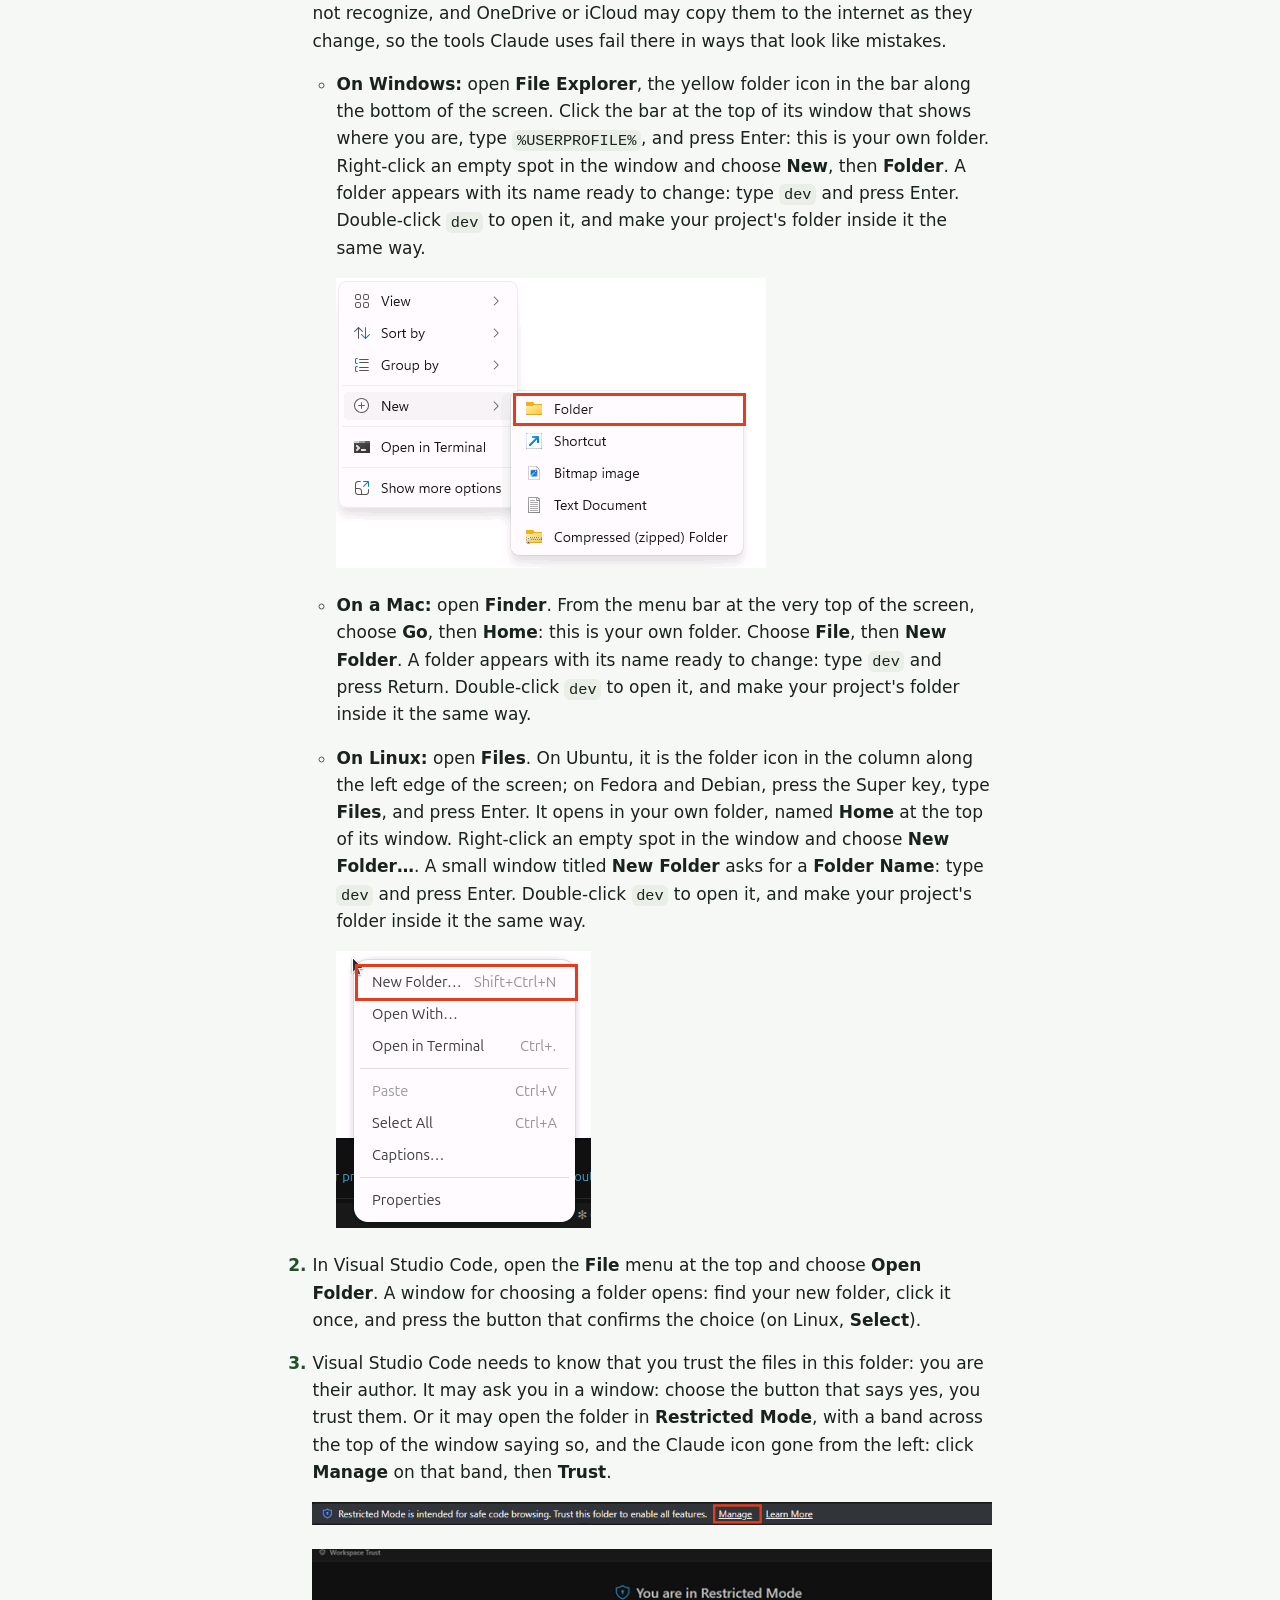
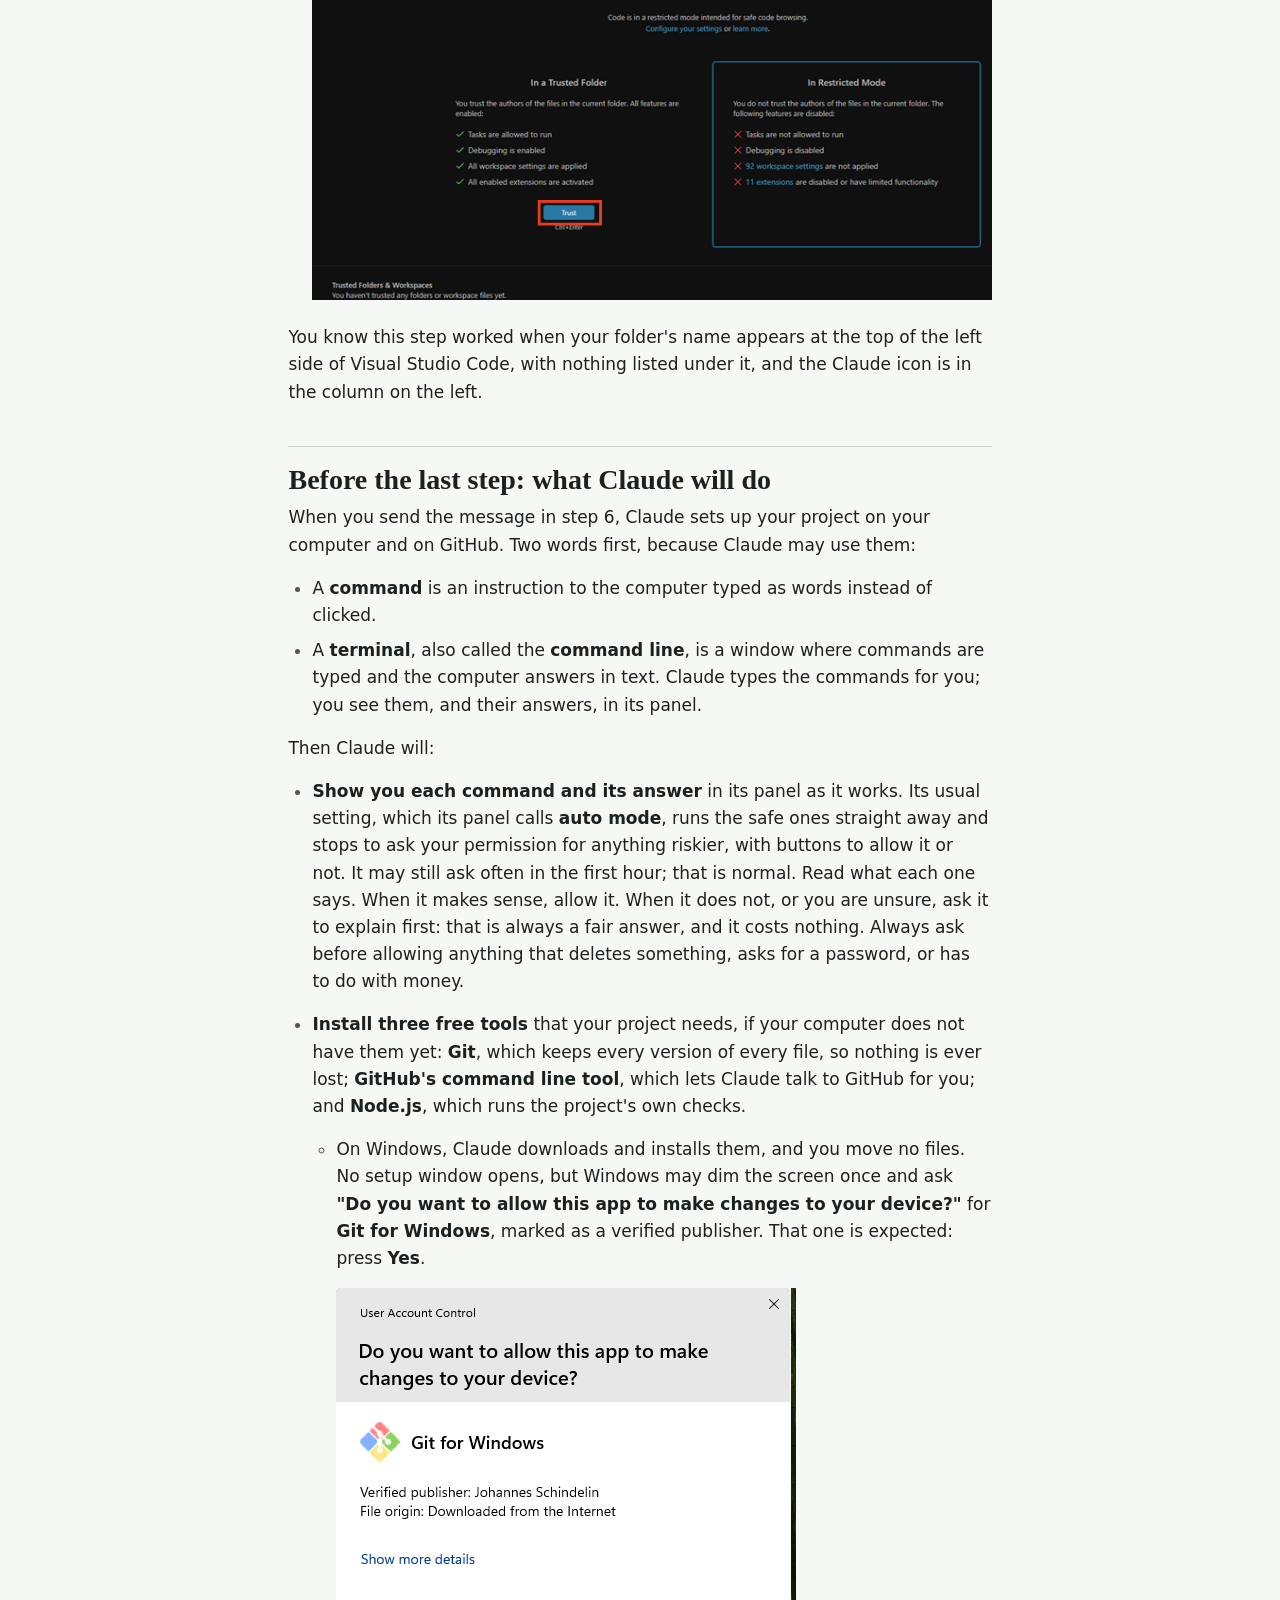
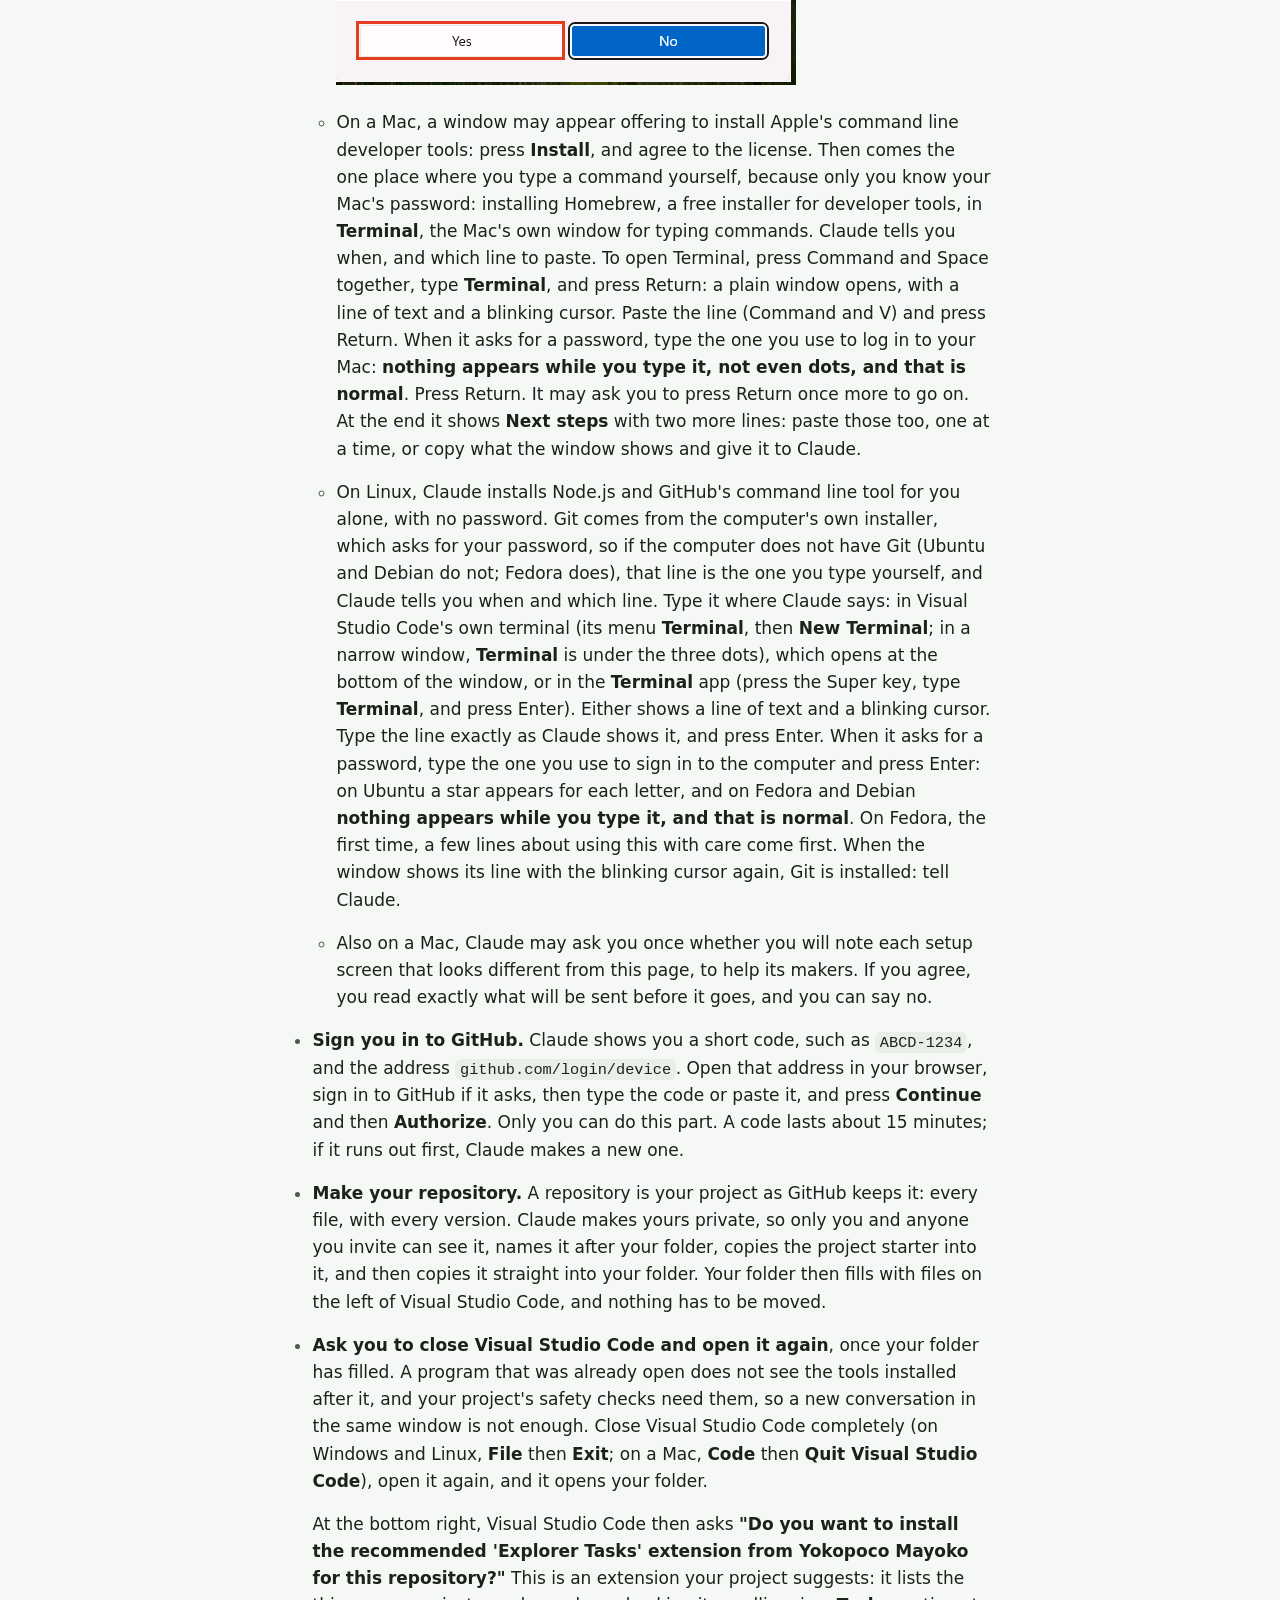
==== commit b2dd4a62: "Publish the setup guide built from START-HERE.md aaf1ada8f539fadd671fa28ccd088a54f6fdba21ebeca436a85" ====
--- a/index.html
+++ b/index.html
@@ -24,12 +24,12 @@
 that, Claude asks about your idea over several short sittings across a few days,
 sized to the time you tell it you have. You can stop at any point and pick up
 where you left off.</p>
-<p>The project starter, the ready-made beginning of a project that this page
-belongs to, is private: it is kept on GitHub (a free website that keeps projects
-safe online, which you join in step 4), and only the people its owner has
-invited can see it. If you open its address before you are invited, GitHub shows
-a page saying <strong>Page not found</strong>, the same page it shows for an address that
-does not exist. That only means you have not been added yet; step 4 says how.</p>
+<p>App Architect, the ready-made beginning of a project that this page belongs to,
+is private: it is kept on GitHub (a free website that keeps projects safe
+online, which you join in step 4), and only the people its owner has invited can
+see it. If you open its address before you are invited, GitHub shows a page
+saying <strong>Page not found</strong>, the same page it shows for an address that does not
+exist. That only means you have not been added yet; step 4 says how.</p>
 <p>Every step below says what you should see on your screen. If what you see is a
 little different, that is usually fine: websites change their wording now and
 then, so look for the closest match. From step 1 on, you can also ask Claude at
@@ -64,8 +64,7 @@
 a month and Max from 100 US dollars a month. Prices change, and the page where
 you pay shows the price before you pay.</li>
 <li><strong>Permission from whoever gave you this page</strong>: they add your GitHub account
-to the project starter so that you can see it, and Claude copies it to begin
-yours.</li>
+to App Architect so that you can see it, and Claude copies it to begin yours.</li>
 </ul>
 <p>Everything else is free, and Claude will tell you before anything would cost
 money.</p>
@@ -272,7 +271,7 @@
 the questions, and the free plan is all you need.</li>
 <li>Send your new GitHub username to the person who gave you this page, and wait
 until they say they have added you. GitHub also sends you an email inviting
-you to the project starter; accept it if it arrives.</li>
+you to App Architect; accept it if it arrives.</li>
 </ol>
 <p>You know this step worked when GitHub shows your home page, with a small round
 picture for your account at the top right.</p>
@@ -457,8 +456,8 @@
 of them is missing, but Git only through my computer&#39;s own installer, never
 unpacked by hand, so that my computer&#39;s updates keep it safe, even if that
 means I type my password; sign me in to GitHub through the browser with a
-one-time code that you show me; make my own private repository from the
-project starter, named exactly like this open folder, with &quot;gh repo create&quot;
+one-time code that you show me; make my own private repository from
+App Architect, named exactly like this open folder, with &quot;gh repo create&quot;
 and &quot;--template noelito-projects/project-starter --private&quot;; clone it into
 this open folder itself with &quot;gh repo clone&quot;, giving &quot;.&quot; as the folder, so
 that nothing has to be moved (if the folder is not empty, fetch the
@@ -479,14 +478,14 @@
 <li>Open the Claude panel, copy the message below exactly as it is, paste it into
 the box at the bottom, and press Enter.</li>
 </ol>
-<pre tabindex="0"><code>I am adding the project starter to this project, which already exists. I am
+<pre tabindex="0"><code>I am adding App Architect to this project, which already exists. I am
 not technical, so explain each step in plain words before you do it. Install
 Git, GitHub&#39;s command line tool (gh), and Node.js for my user only, wherever
 that is possible, if any of them is missing, and sign me in to GitHub through
-the browser with a one-time code that you show me. Then clone the project
-starter with &quot;gh repo clone noelito-projects/project-starter&quot; into a temporary
-folder outside this project, never into it, and change nothing in this project
-yet. Read starter-kit/library/skills/adopt-the-starter/SKILL.md in that clone
+the browser with a one-time code that you show me. Then clone App Architect
+with &quot;gh repo clone noelito-projects/project-starter&quot; into a temporary folder
+outside this project, never into it, and change nothing in this project yet.
+Read starter-kit/library/skills/adopt-the-starter/SKILL.md in that clone
 and follow it from its beginning: it says what to ask me and what to do, and
 it keeps this project&#39;s own branches untouched until I say yes. I may want only
 some parts of the starter, so show me its menu of features before bringing
@@ -506,12 +505,12 @@
 come first, as they are written, then open your project&#39;s folder as the first
 step of <a href="#a-project-you-already-have">a project you already have</a> says, and send
 Claude this message:</p>
-<pre tabindex="0"><code>I only want to send lessons from this project back to the project starter, and
+<pre tabindex="0"><code>I only want to send lessons from this project back to App Architect, and
 nothing in this project may change. I am not technical, so explain each step in
 plain words before you do it. Install Git, GitHub&#39;s command line tool (gh), and
 Node.js for my user only, wherever that is possible, if any of them is missing,
 and sign me in to GitHub through the browser with a one-time code that you show
-me. Then clone the project starter with &quot;gh repo clone
+me. Then clone App Architect with &quot;gh repo clone
 noelito-projects/project-starter&quot; into a short temporary folder outside this
 project, never into it. Read starter-kit/library/skills/gather-lessons/SKILL.md
 in that clone and follow it from its beginning.</code></pre>
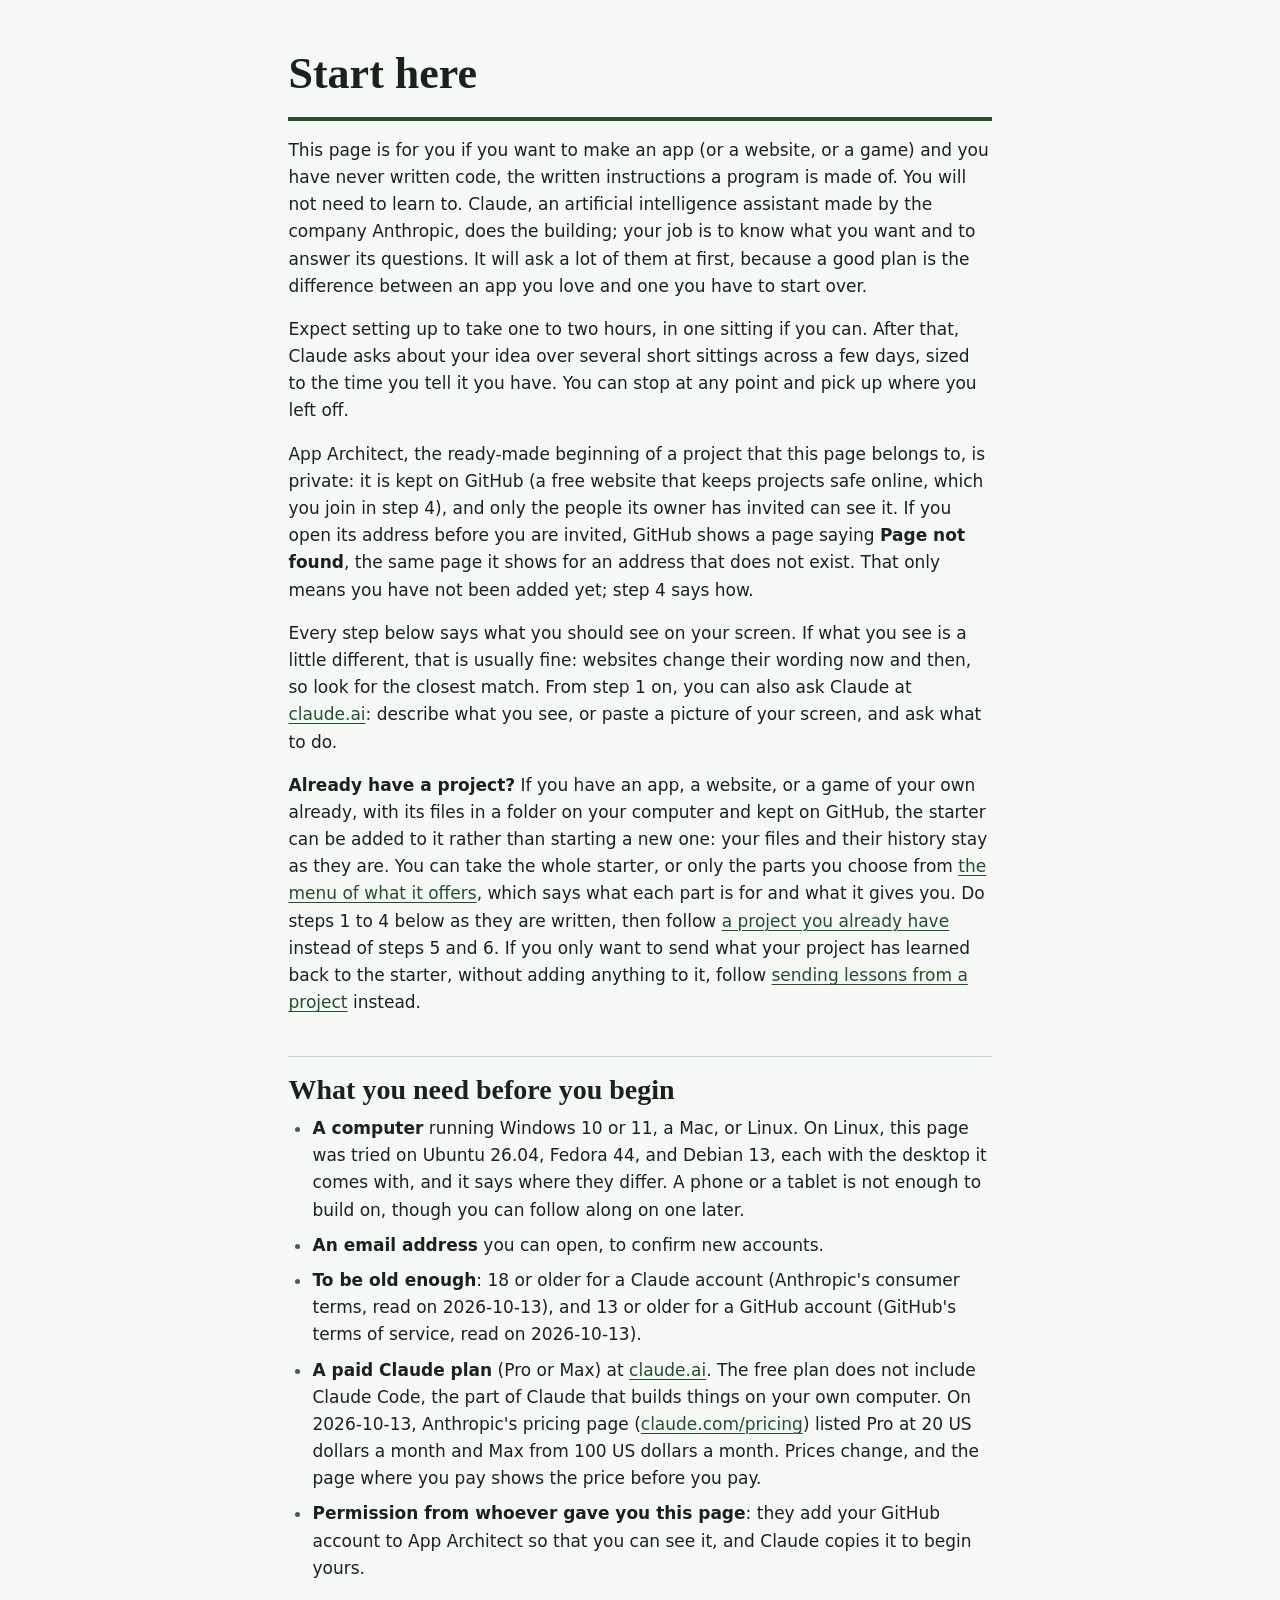
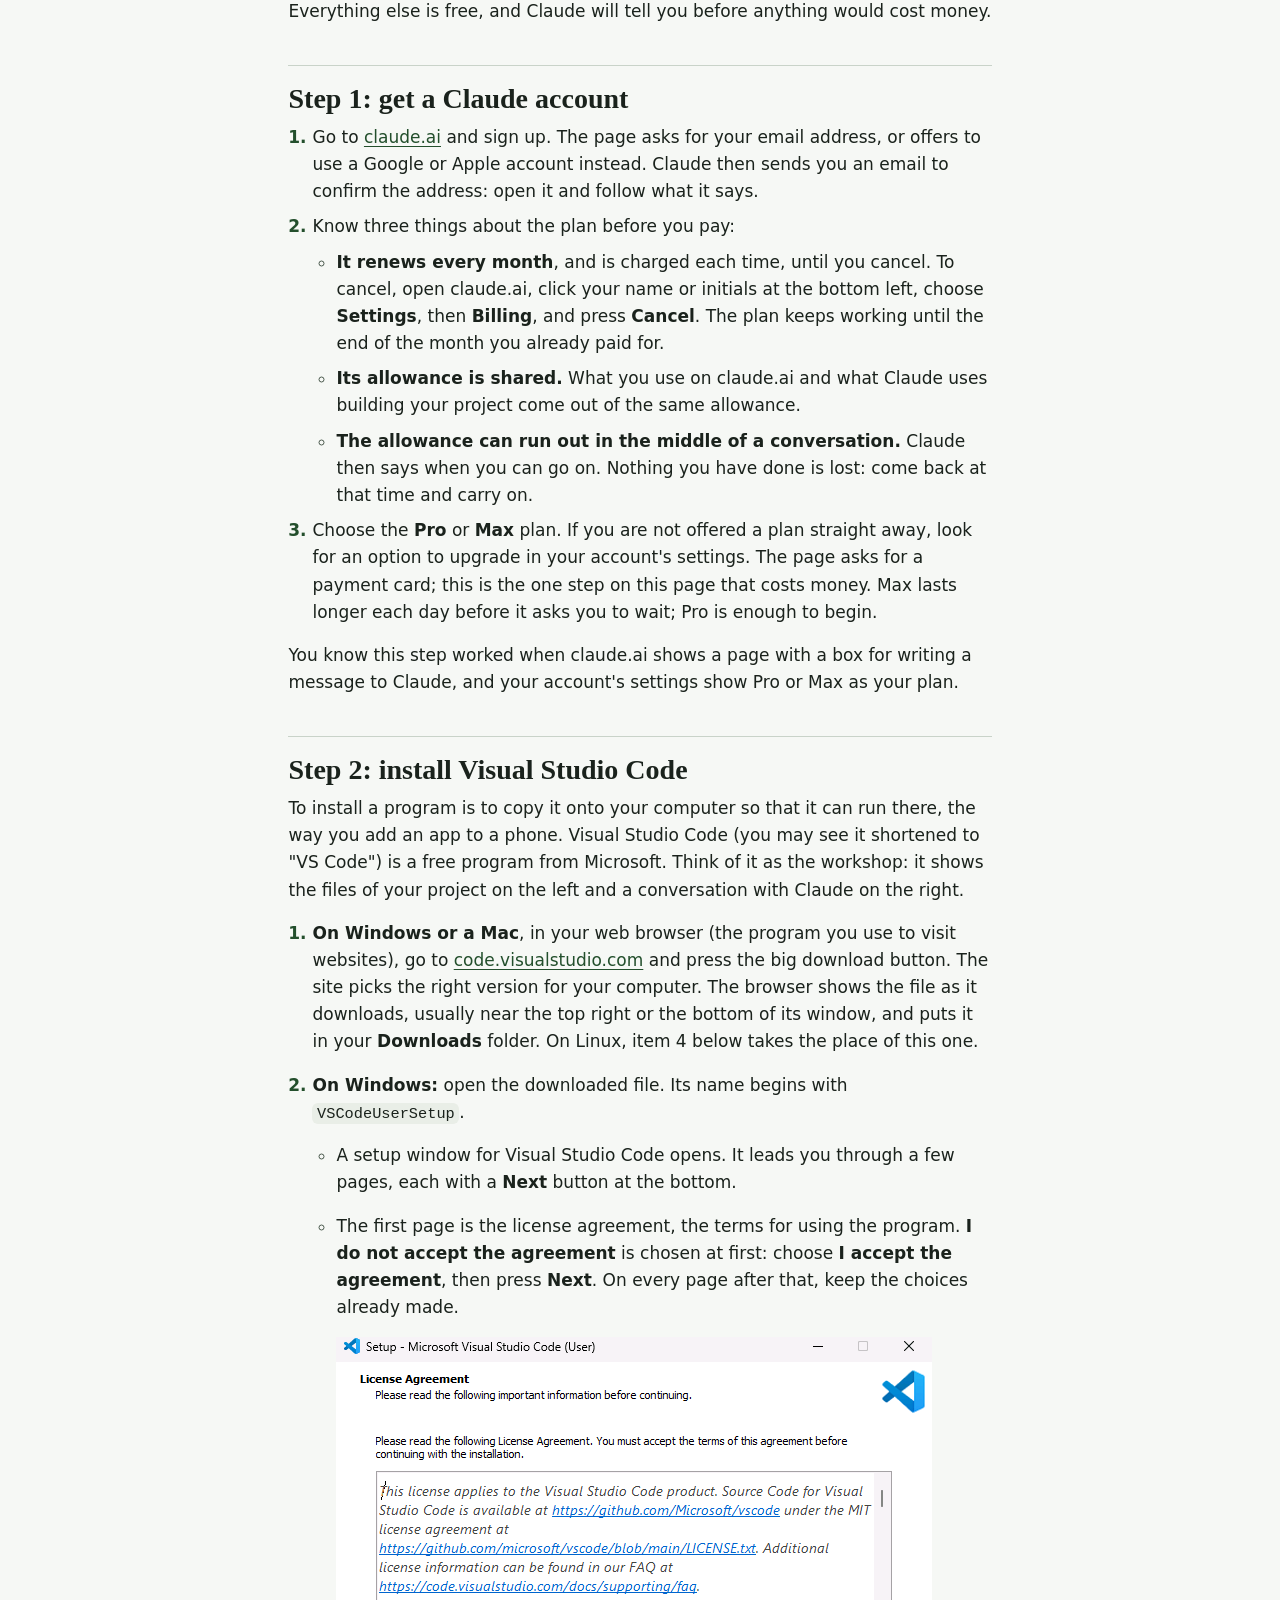
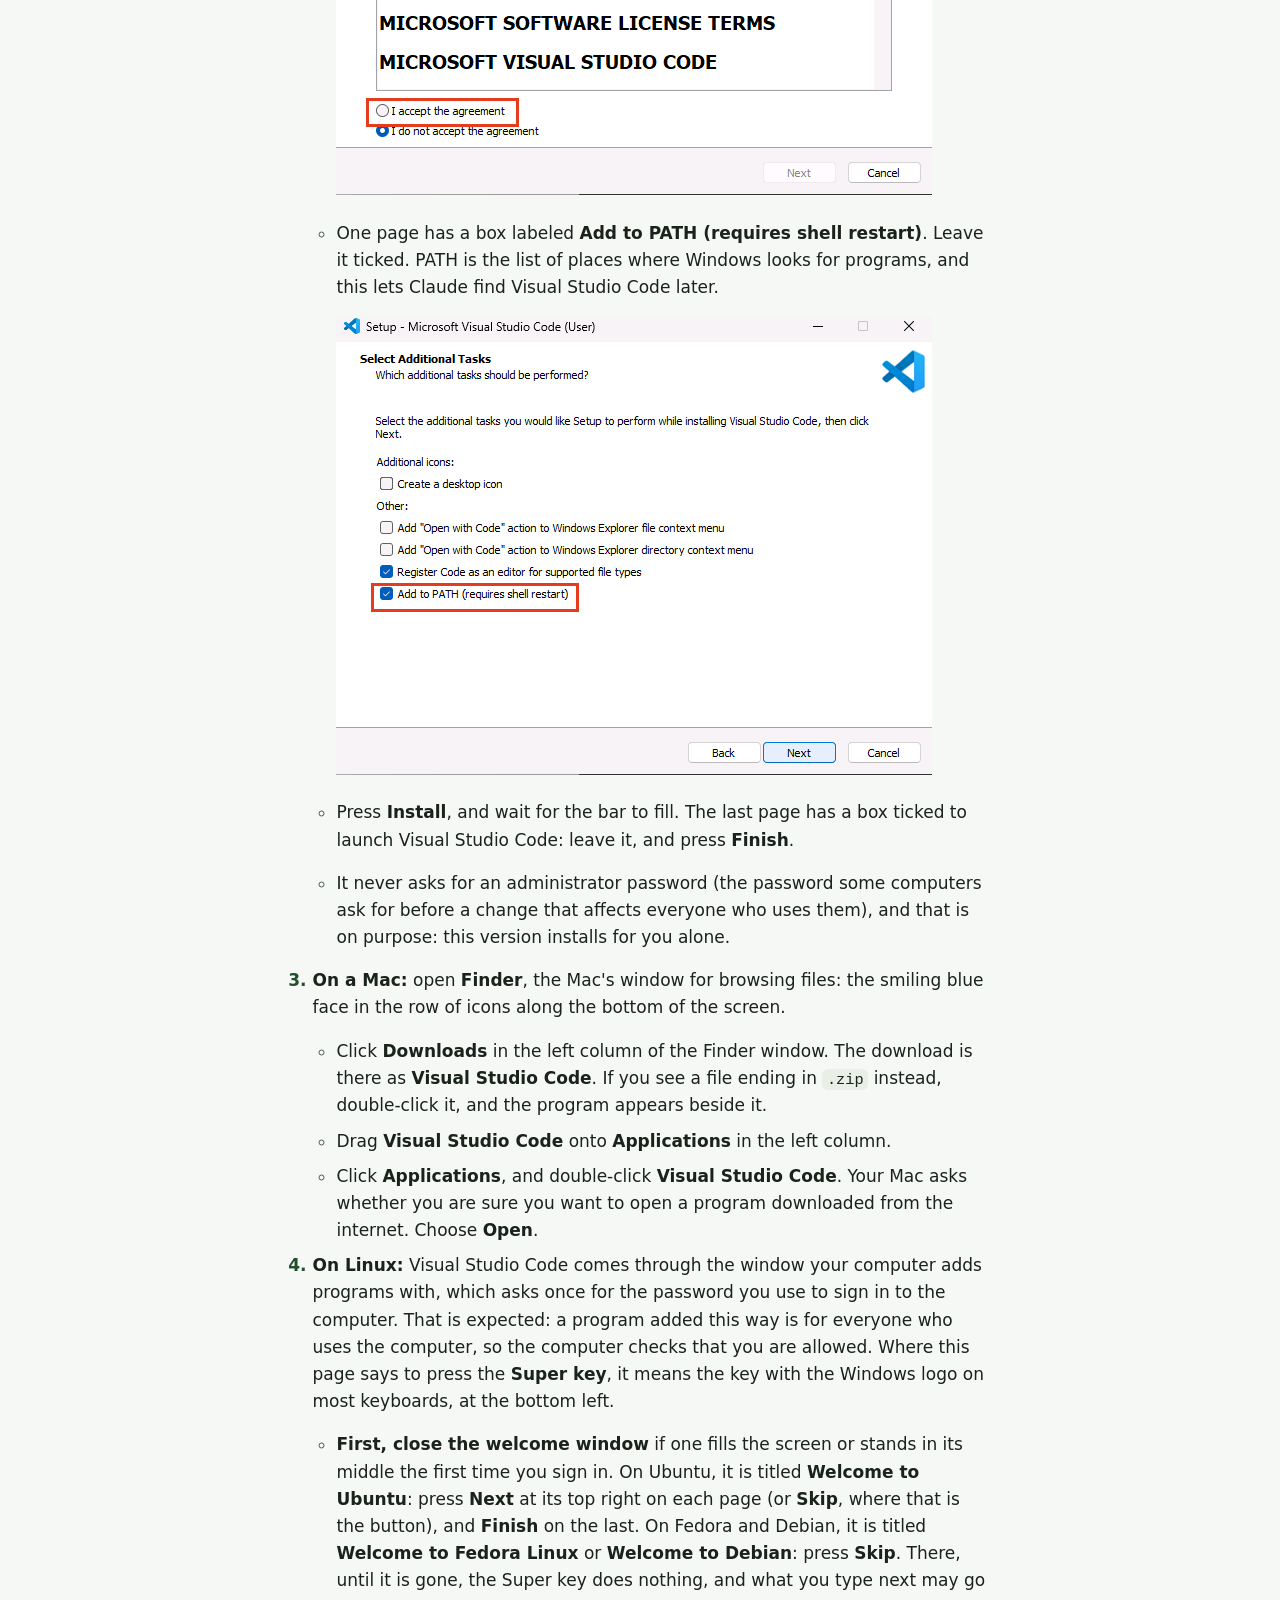
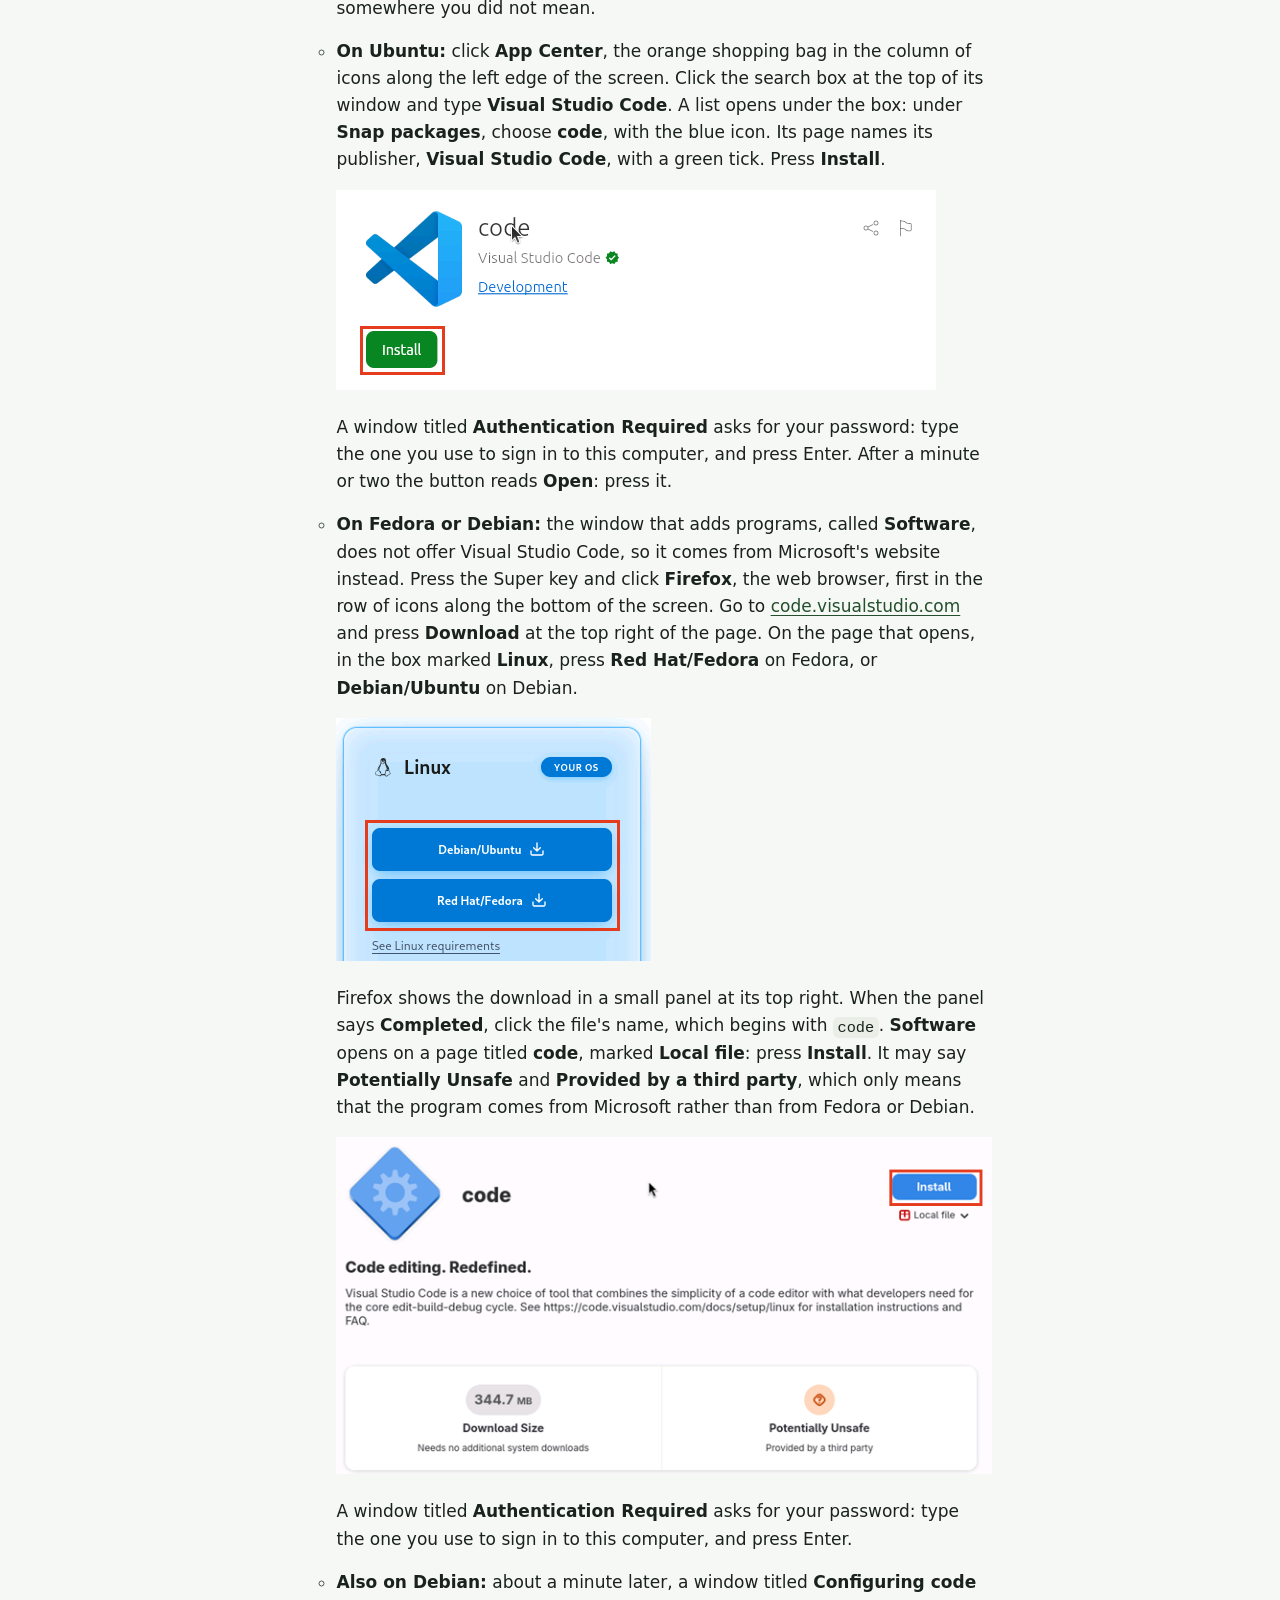
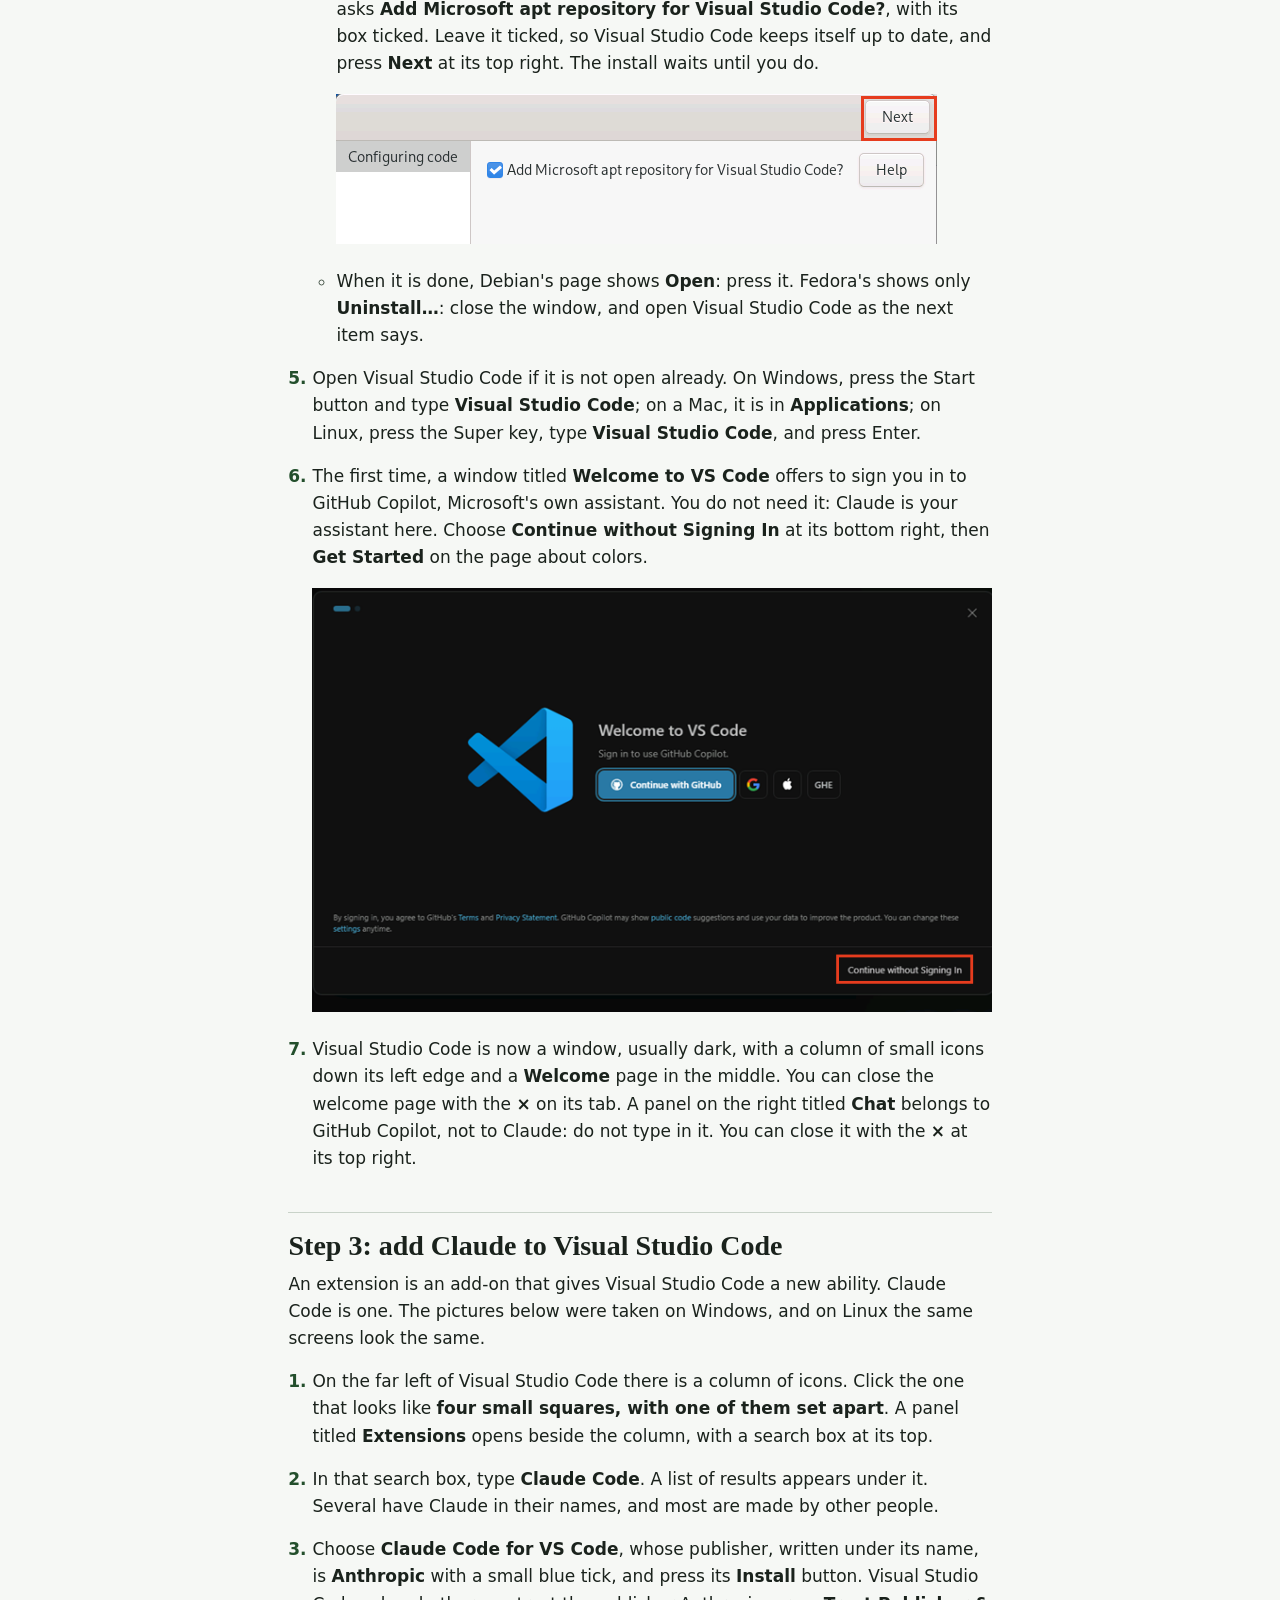
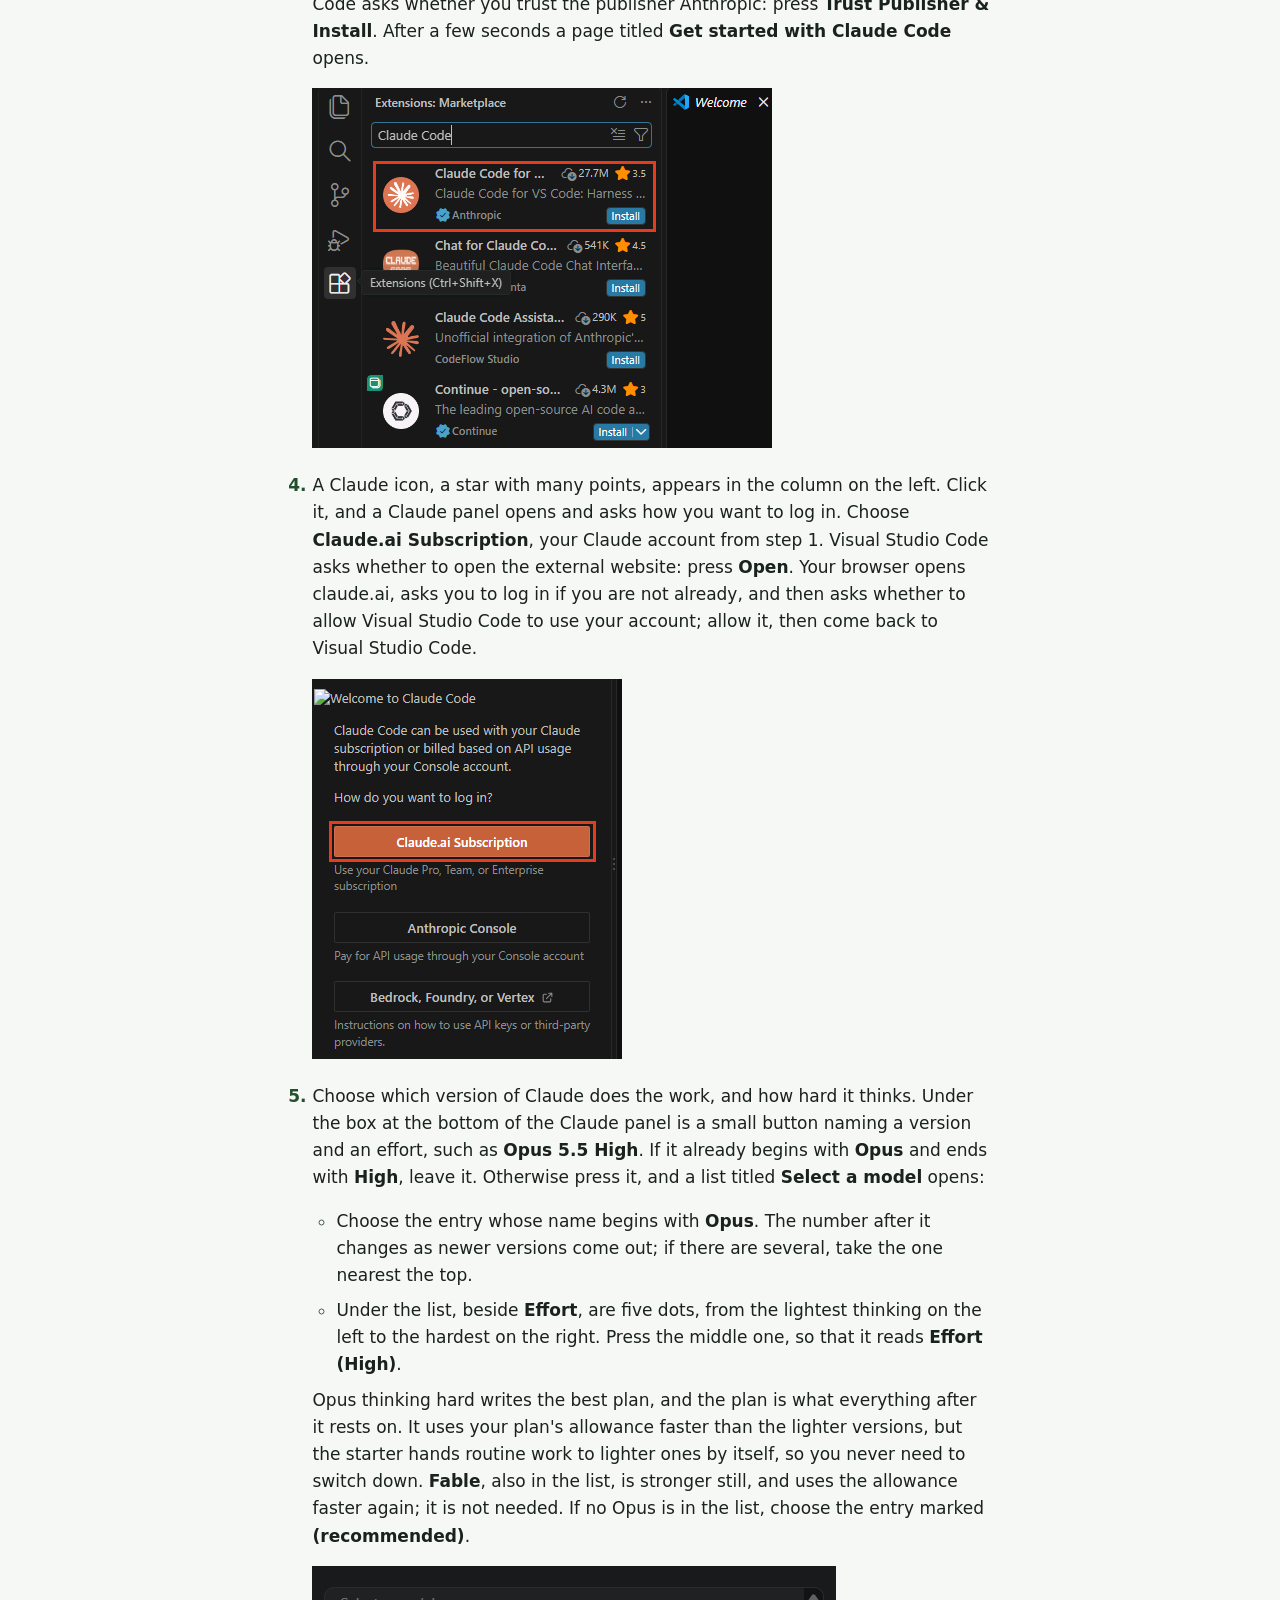
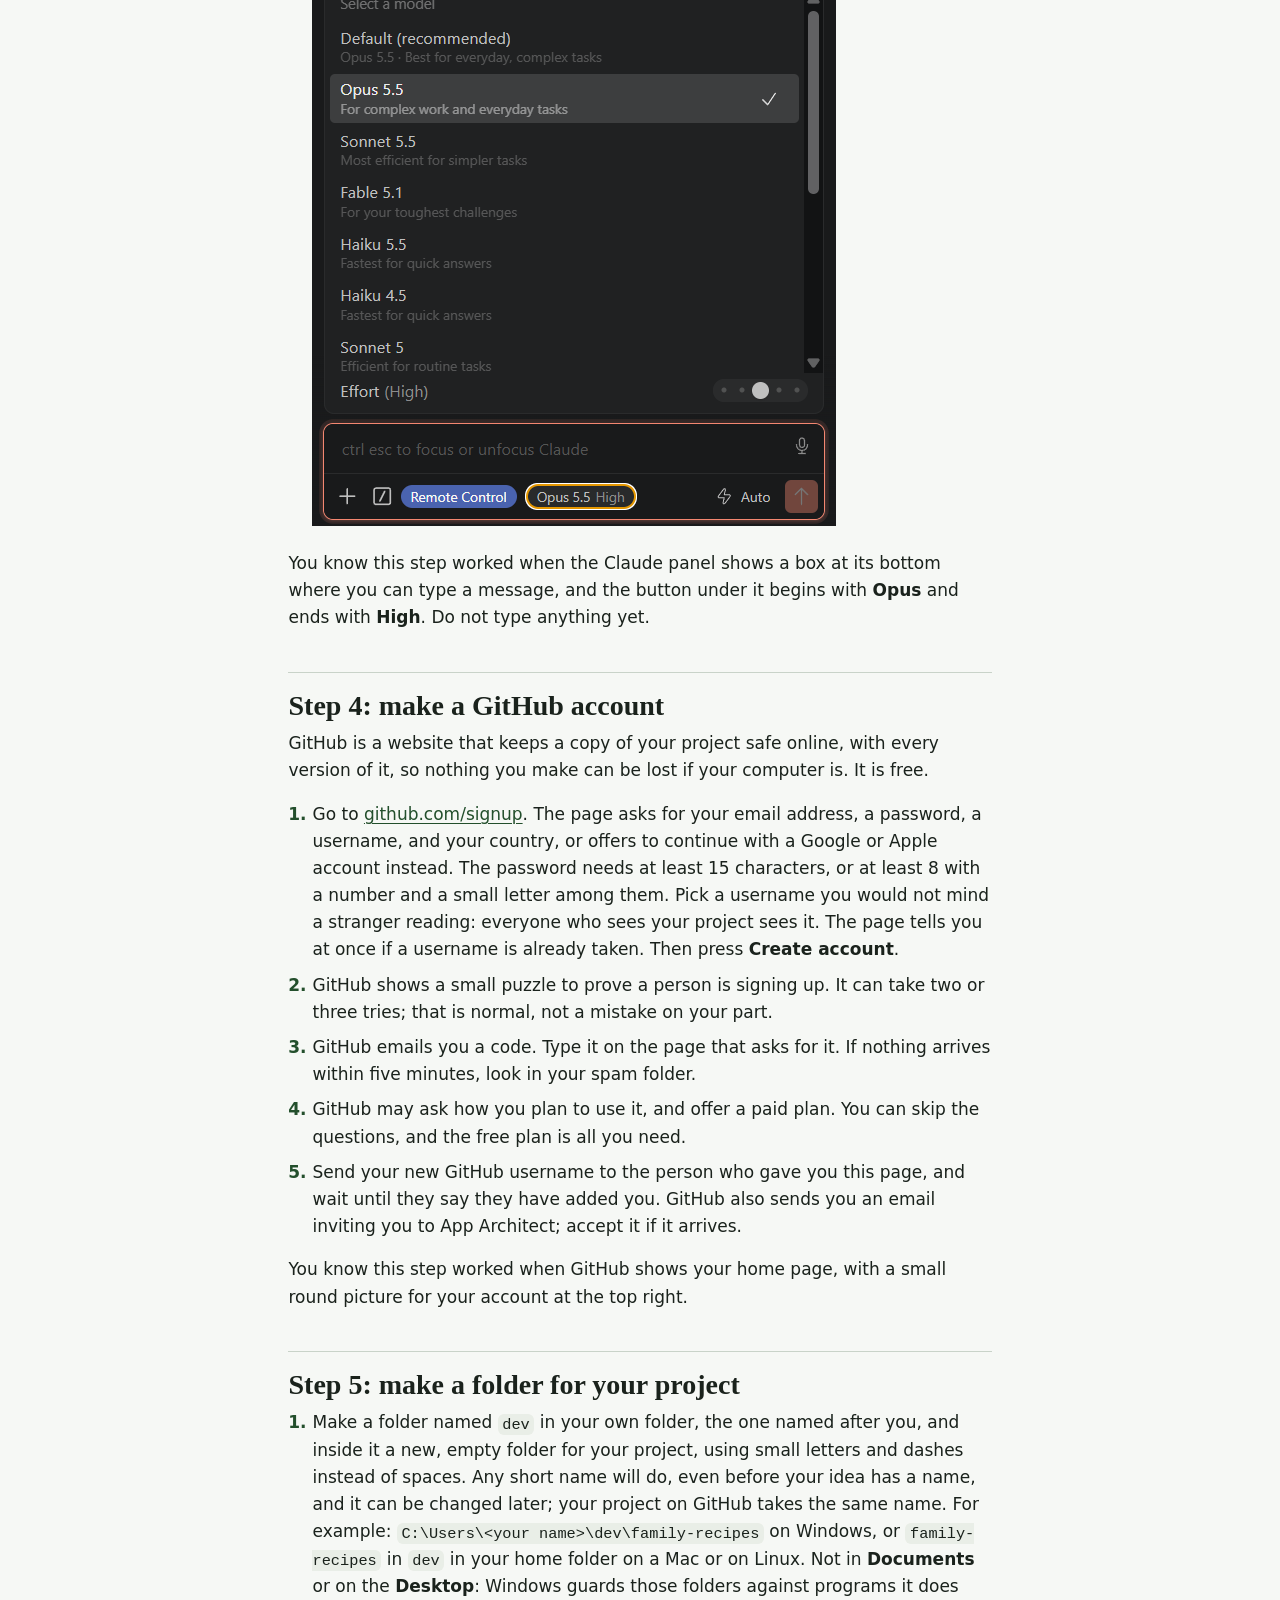
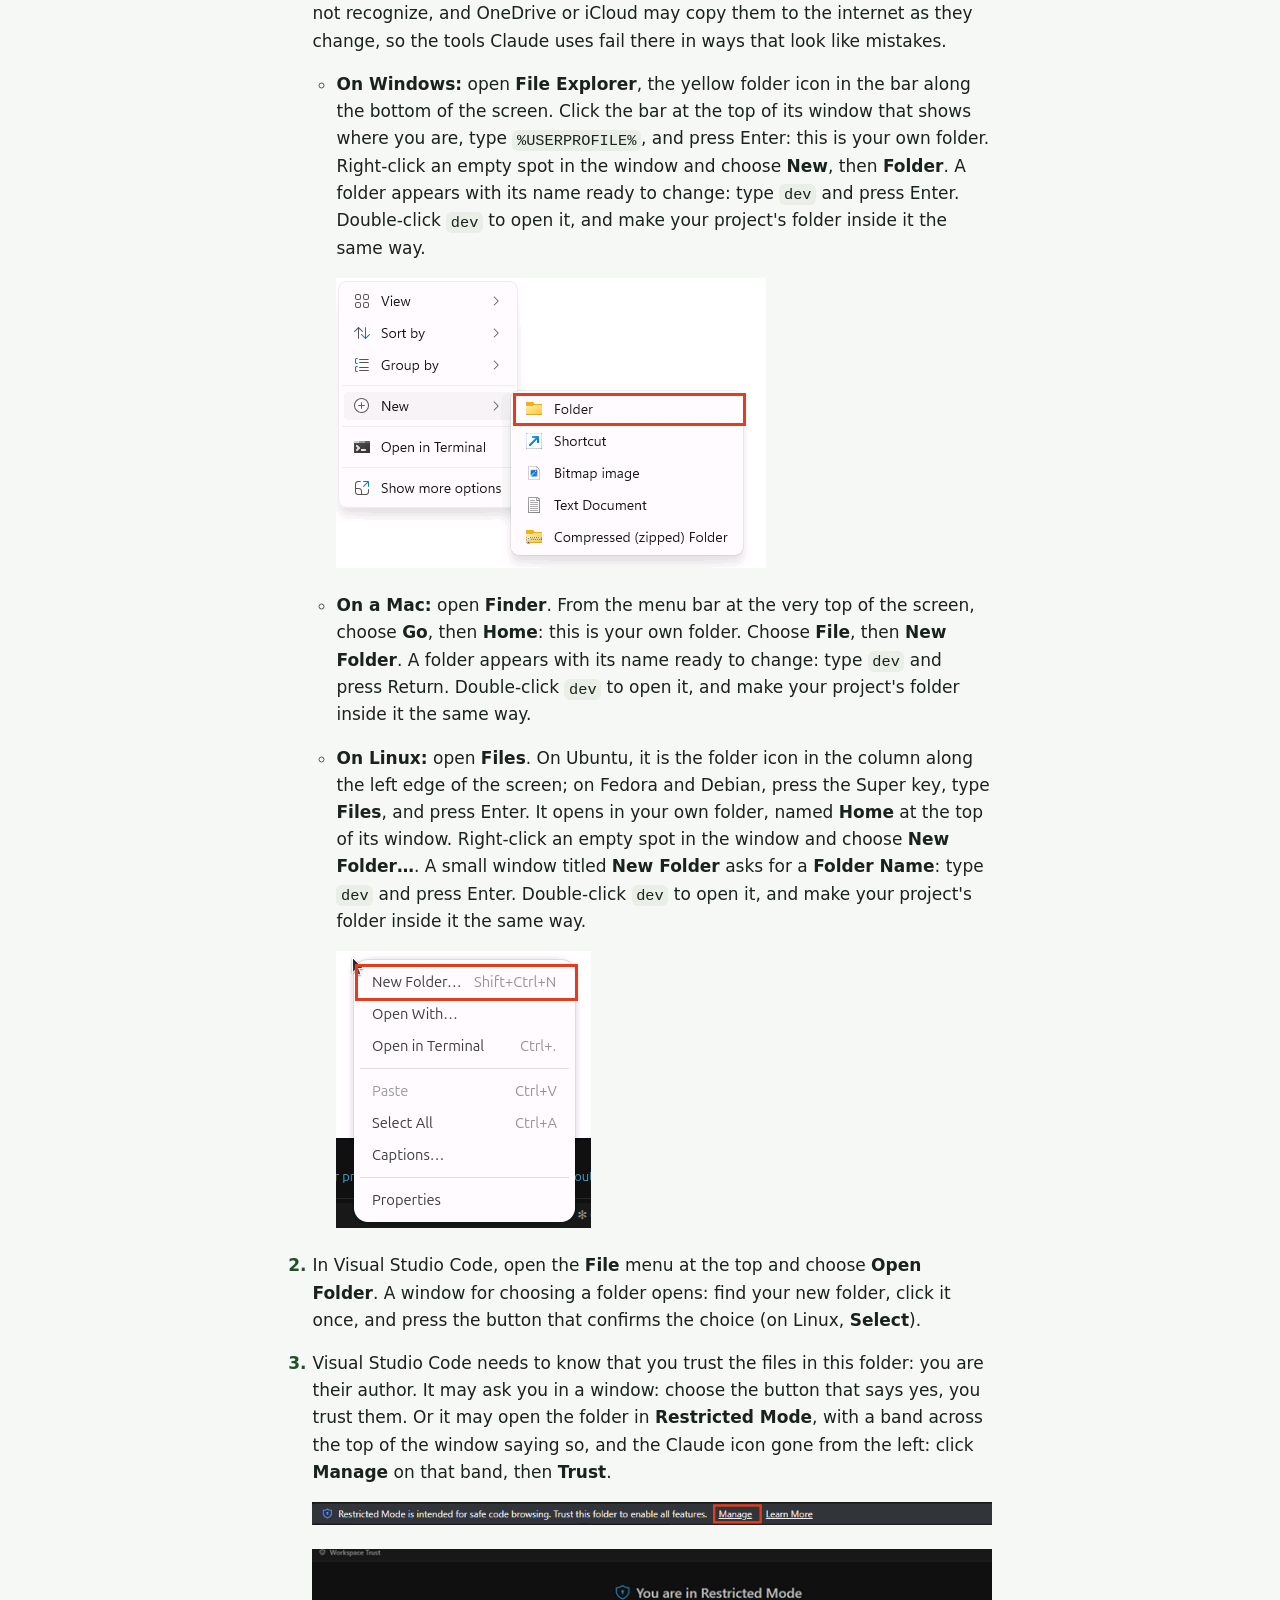
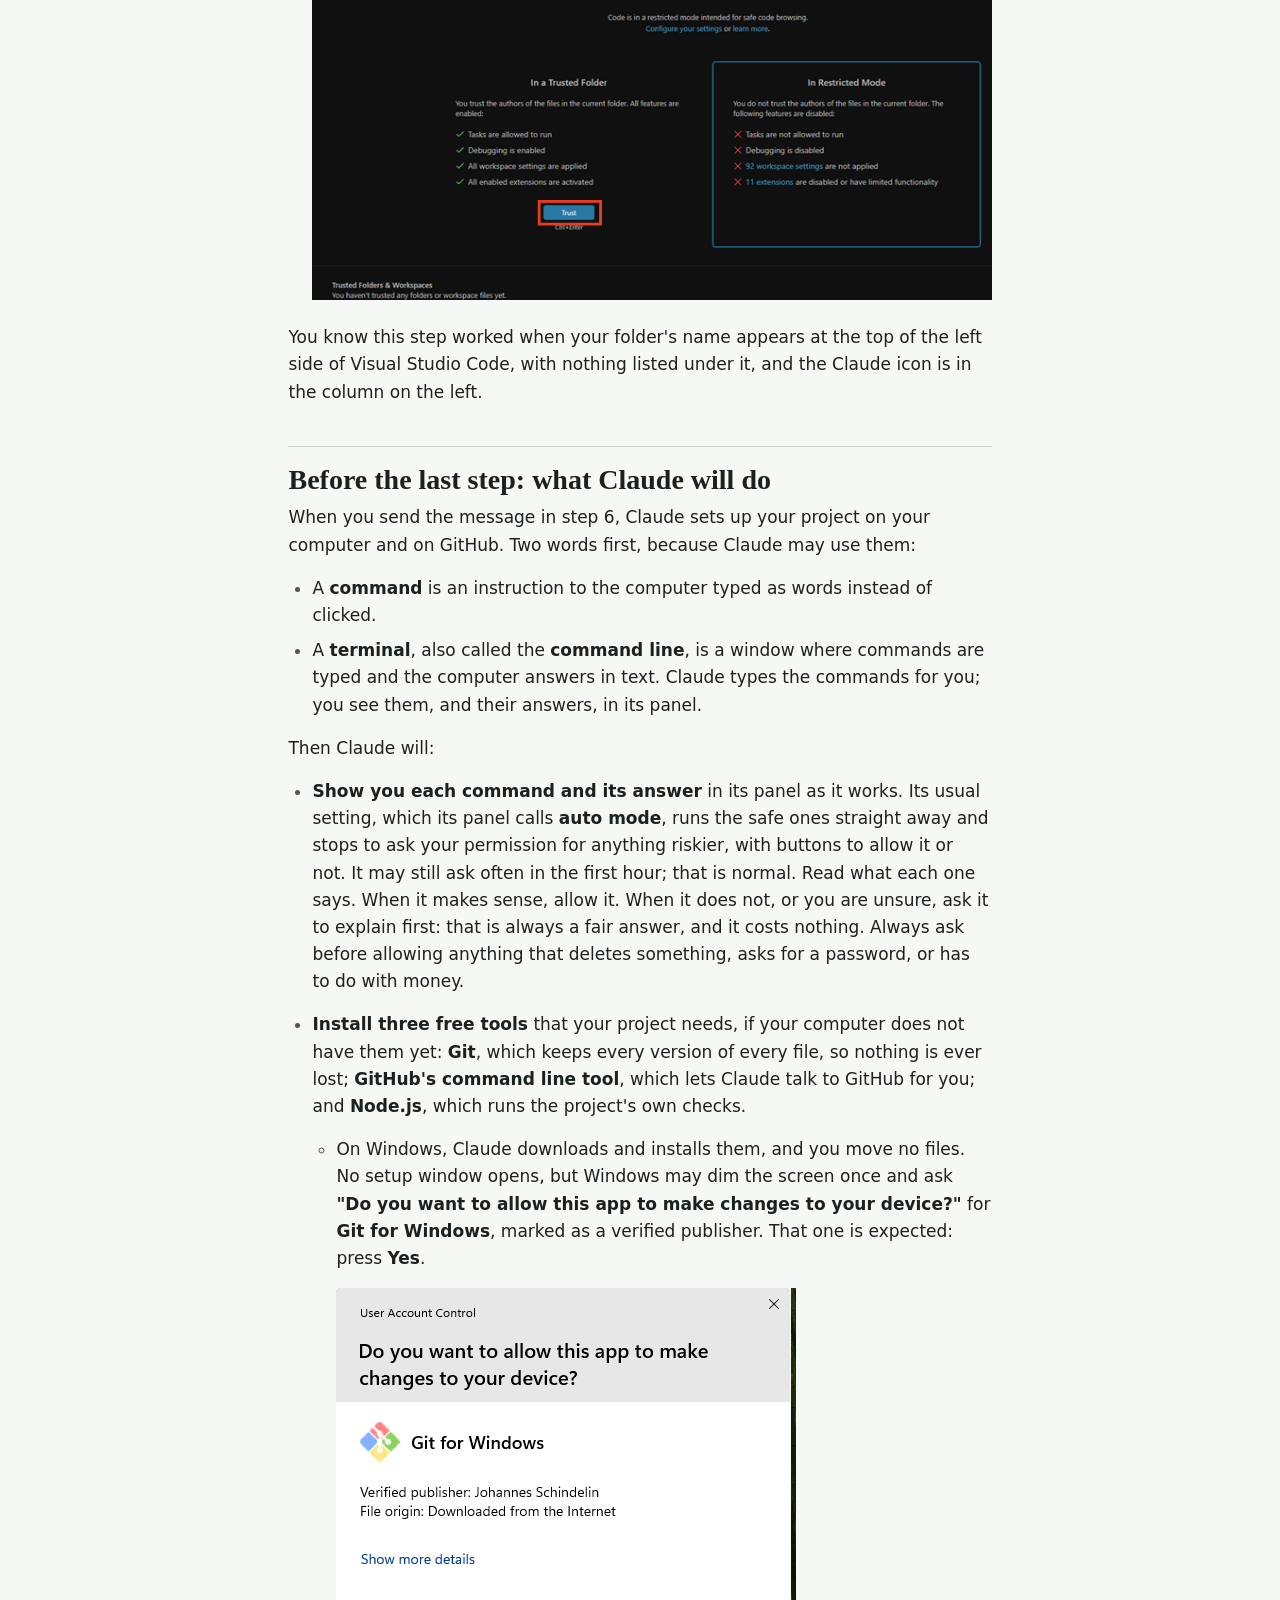
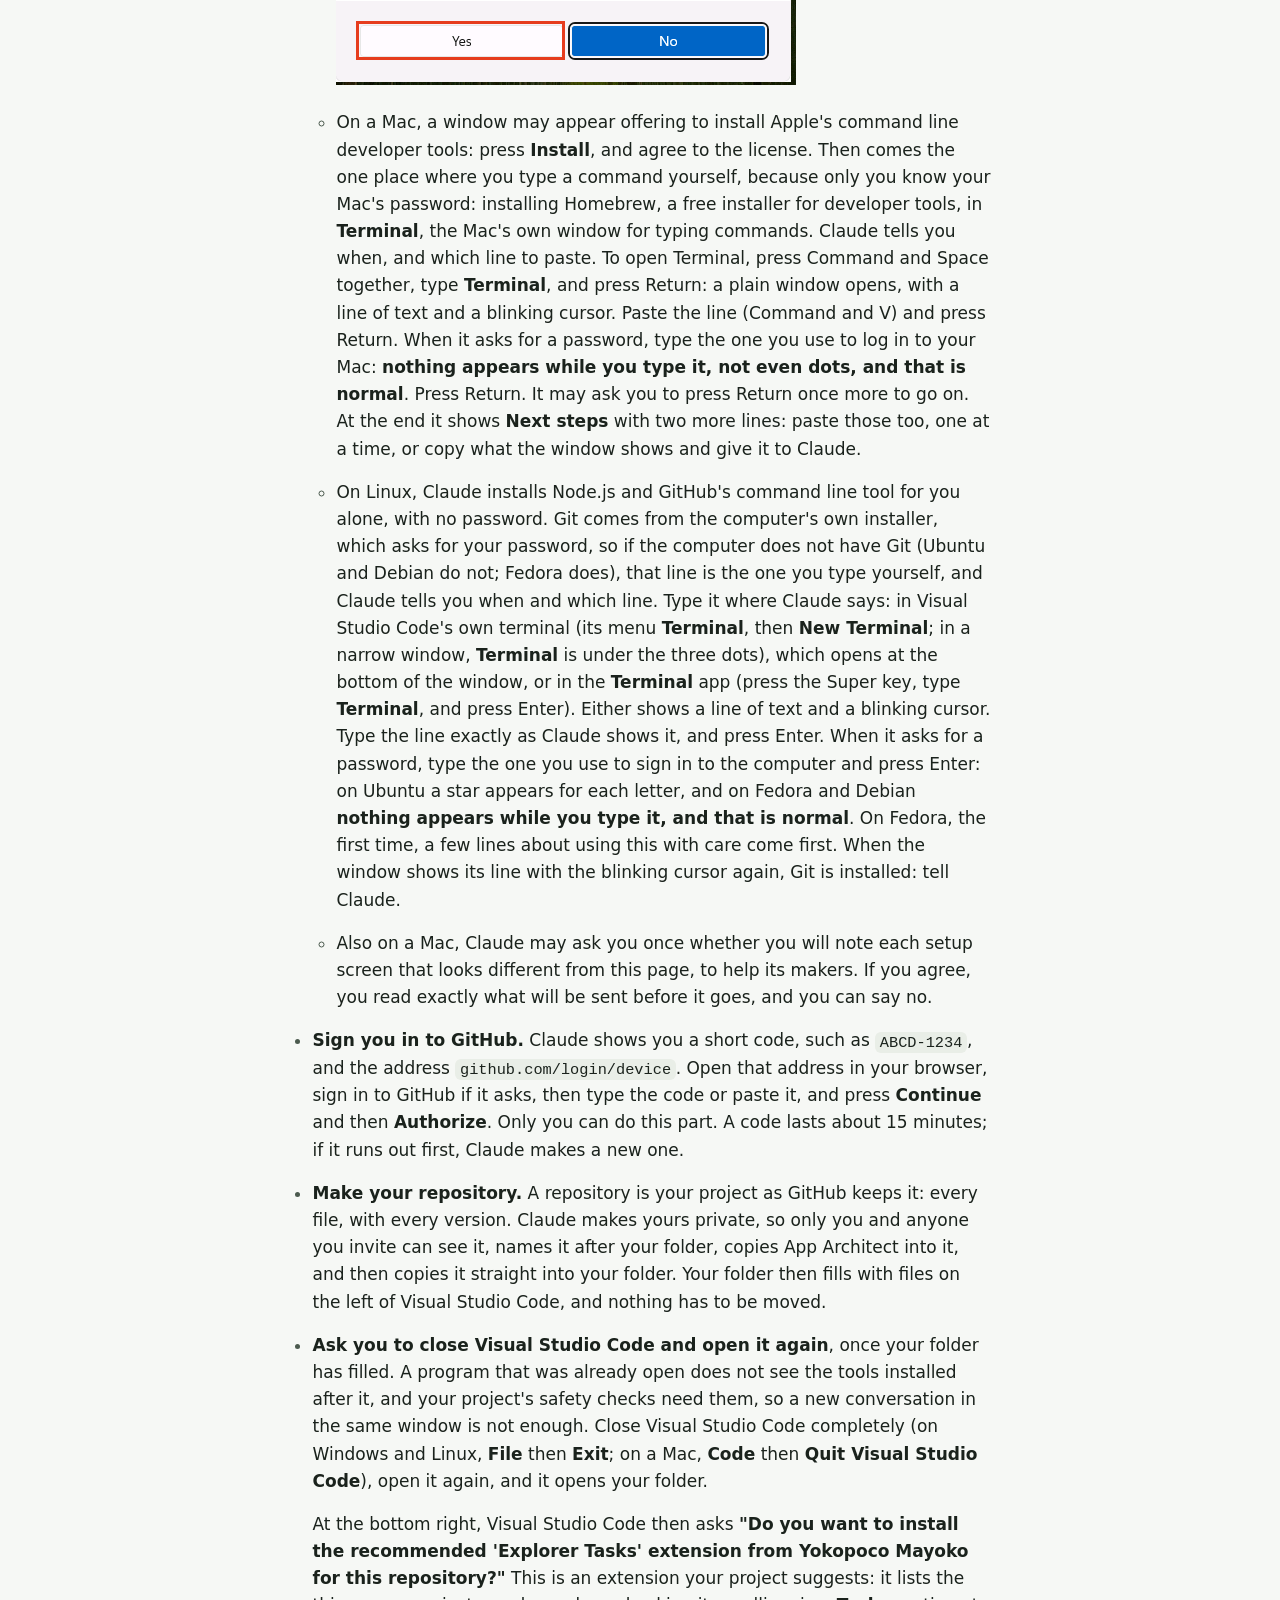
==== commit 60c8d985: "Publish the setup guide built from START-HERE.md 7a1ade2ec2221d16b4023ac955294c4a4a3252b2e01e5fa3f7c" ====
--- a/index.html
+++ b/index.html
@@ -397,10 +397,9 @@
 about 15 minutes; if it runs out first, Claude makes a new one.</p></li>
 <li><p><strong>Make your repository.</strong> A repository is your project as GitHub keeps it:
 every file, with every version. Claude makes yours private, so only you and
-anyone you invite can see it, names it after your folder, copies the project
-starter into it, and then copies it straight into your folder. Your folder
-then fills with files on the left of Visual Studio Code, and nothing has to be
-moved.</p></li>
+anyone you invite can see it, names it after your folder, copies App Architect
+into it, and then copies it straight into your folder. Your folder then fills
+with files on the left of Visual Studio Code, and nothing has to be moved.</p></li>
 <li><p><strong>Ask you to close Visual Studio Code and open it again</strong>, once your folder
 has filled. A program that was already open does not see the tools installed
 after it, and your project&#39;s safety checks need them, so a new conversation in
@@ -458,7 +457,7 @@
 means I type my password; sign me in to GitHub through the browser with a
 one-time code that you show me; make my own private repository from
 App Architect, named exactly like this open folder, with &quot;gh repo create&quot;
-and &quot;--template noelito-projects/project-starter --private&quot;; clone it into
+and &quot;--template noelito-projects/app-architect --private&quot;; clone it into
 this open folder itself with &quot;gh repo clone&quot;, giving &quot;.&quot; as the folder, so
 that nothing has to be moved (if the folder is not empty, fetch the
 repository into it without moving or deleting what is already here); then
@@ -483,7 +482,7 @@
 Git, GitHub&#39;s command line tool (gh), and Node.js for my user only, wherever
 that is possible, if any of them is missing, and sign me in to GitHub through
 the browser with a one-time code that you show me. Then clone App Architect
-with &quot;gh repo clone noelito-projects/project-starter&quot; into a temporary folder
+with &quot;gh repo clone noelito-projects/app-architect&quot; into a temporary folder
 outside this project, never into it, and change nothing in this project yet.
 Read starter-kit/library/skills/adopt-the-starter/SKILL.md in that clone
 and follow it from its beginning: it says what to ask me and what to do, and
@@ -511,7 +510,7 @@
 Node.js for my user only, wherever that is possible, if any of them is missing,
 and sign me in to GitHub through the browser with a one-time code that you show
 me. Then clone App Architect with &quot;gh repo clone
-noelito-projects/project-starter&quot; into a short temporary folder outside this
+noelito-projects/app-architect&quot; into a short temporary folder outside this
 project, never into it. Read starter-kit/library/skills/gather-lessons/SKILL.md
 in that clone and follow it from its beginning.</code></pre>
 <p>What happens next: Claude says what it will read, and asks whether it may also
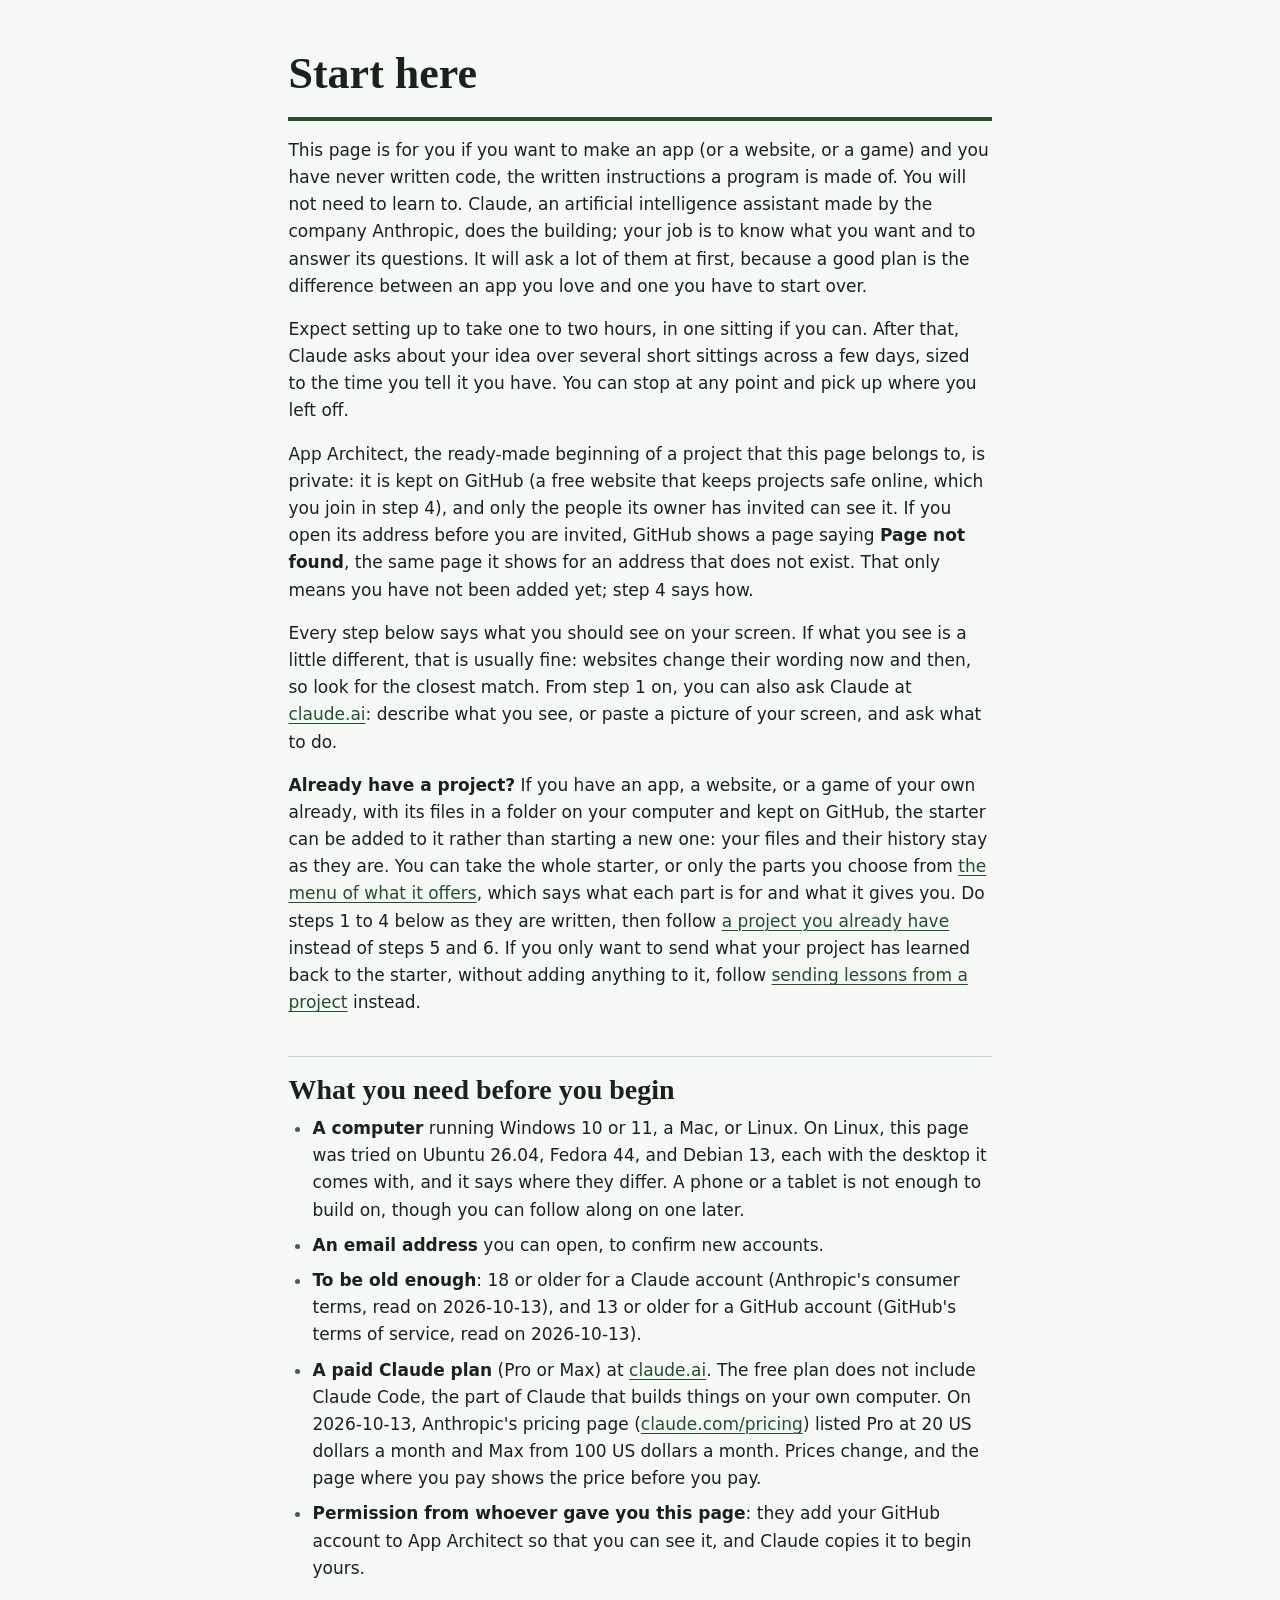
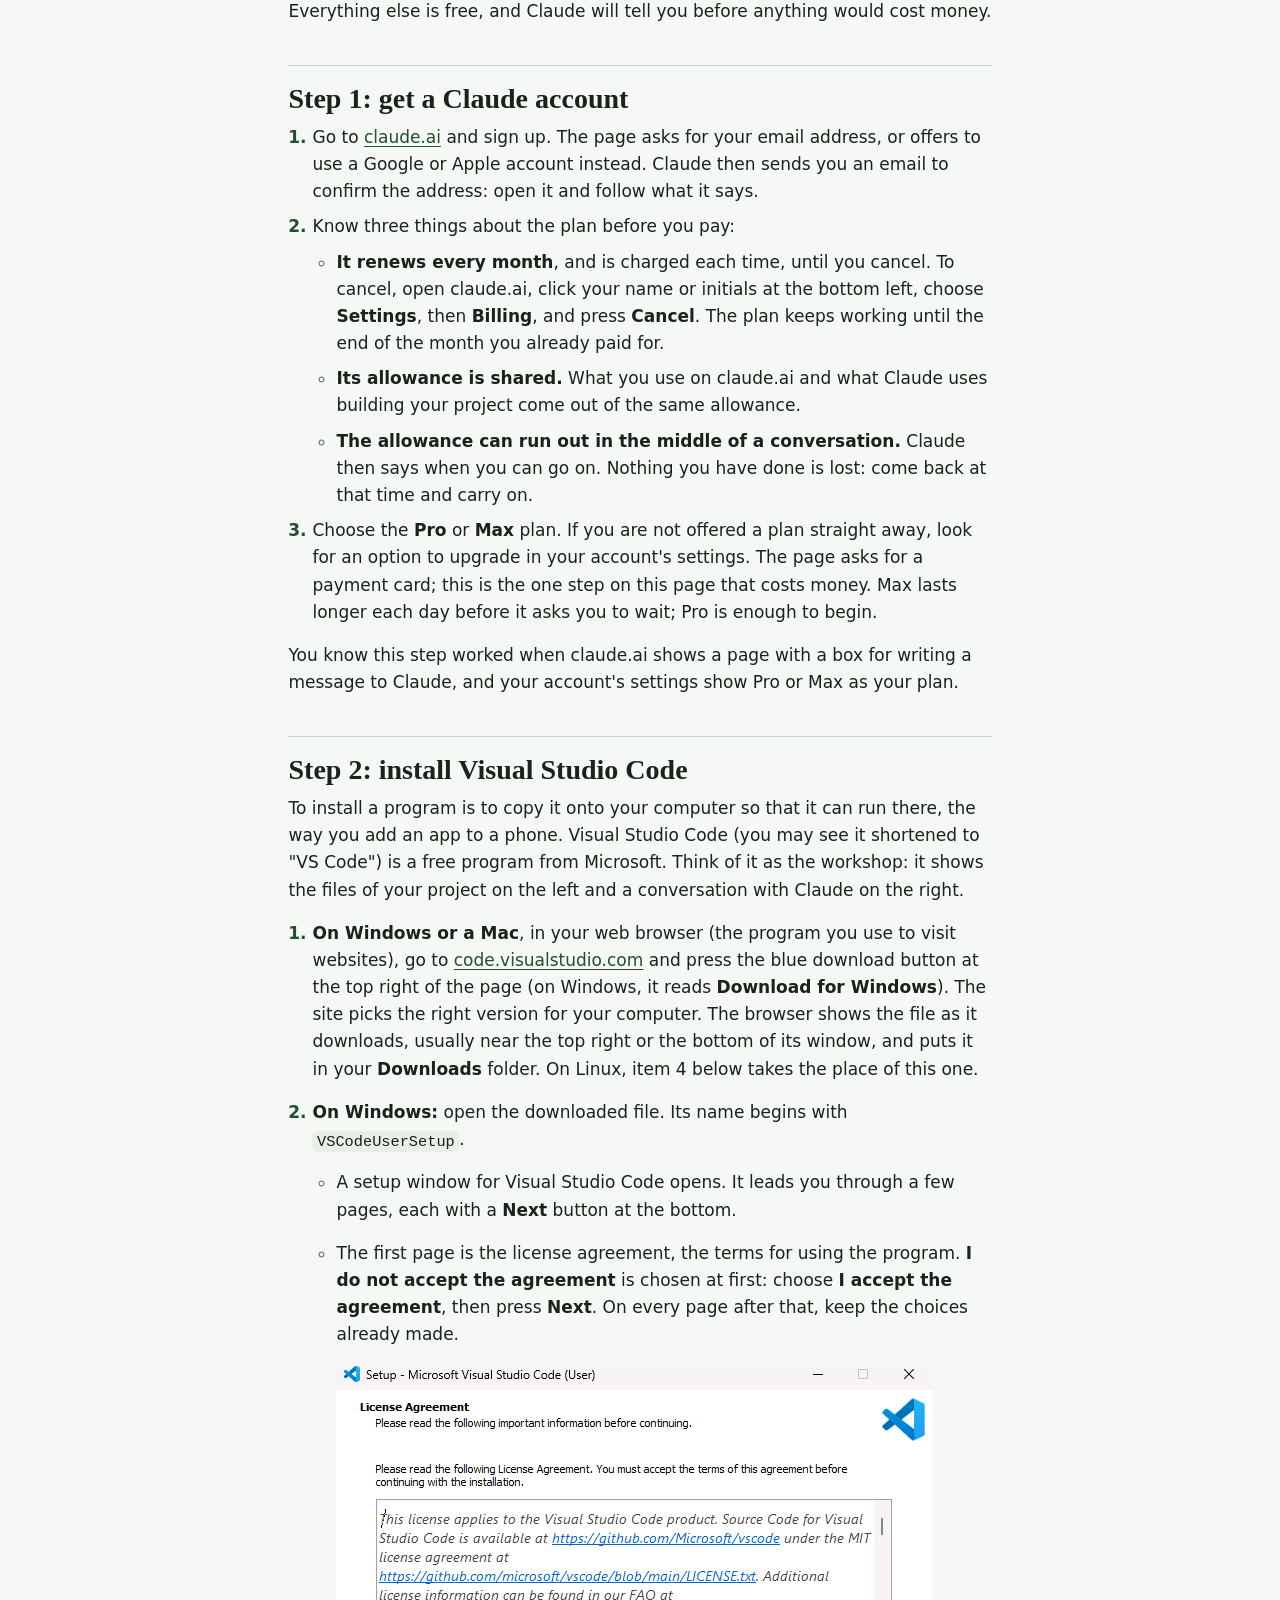
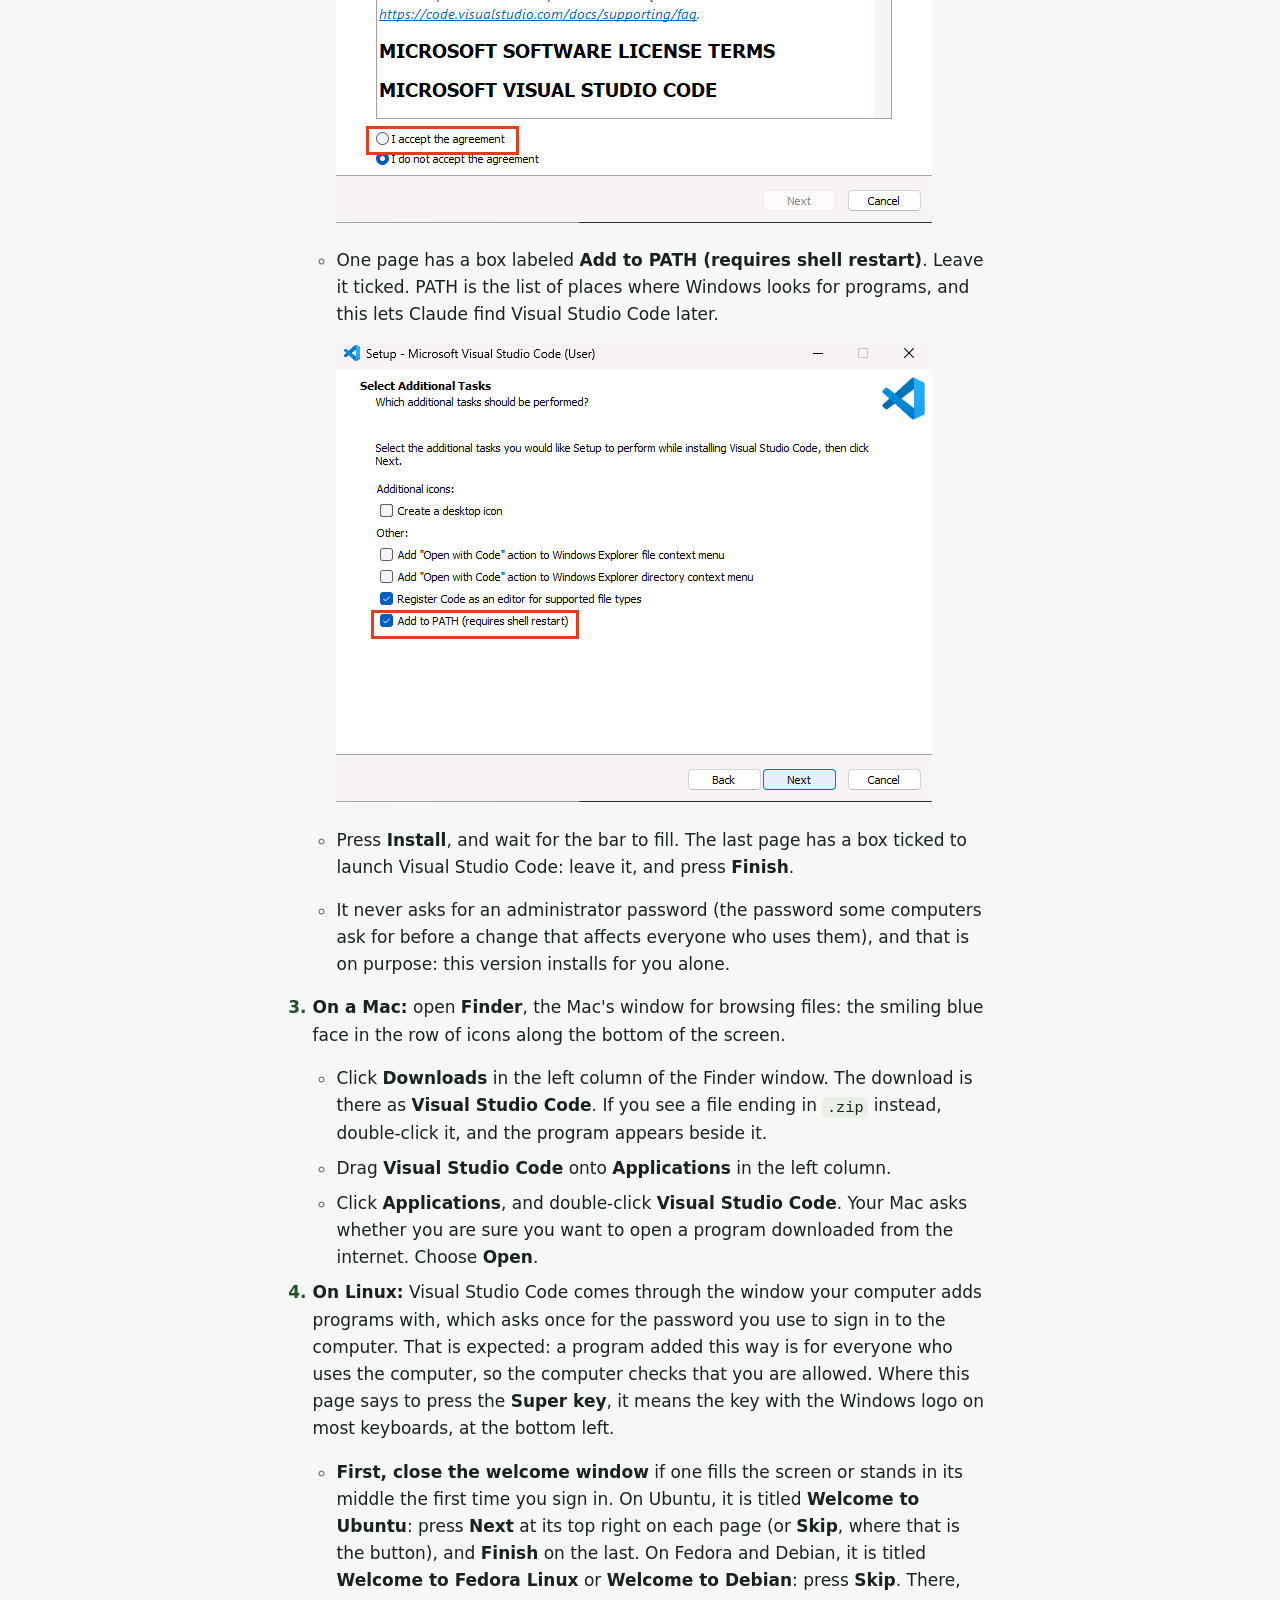
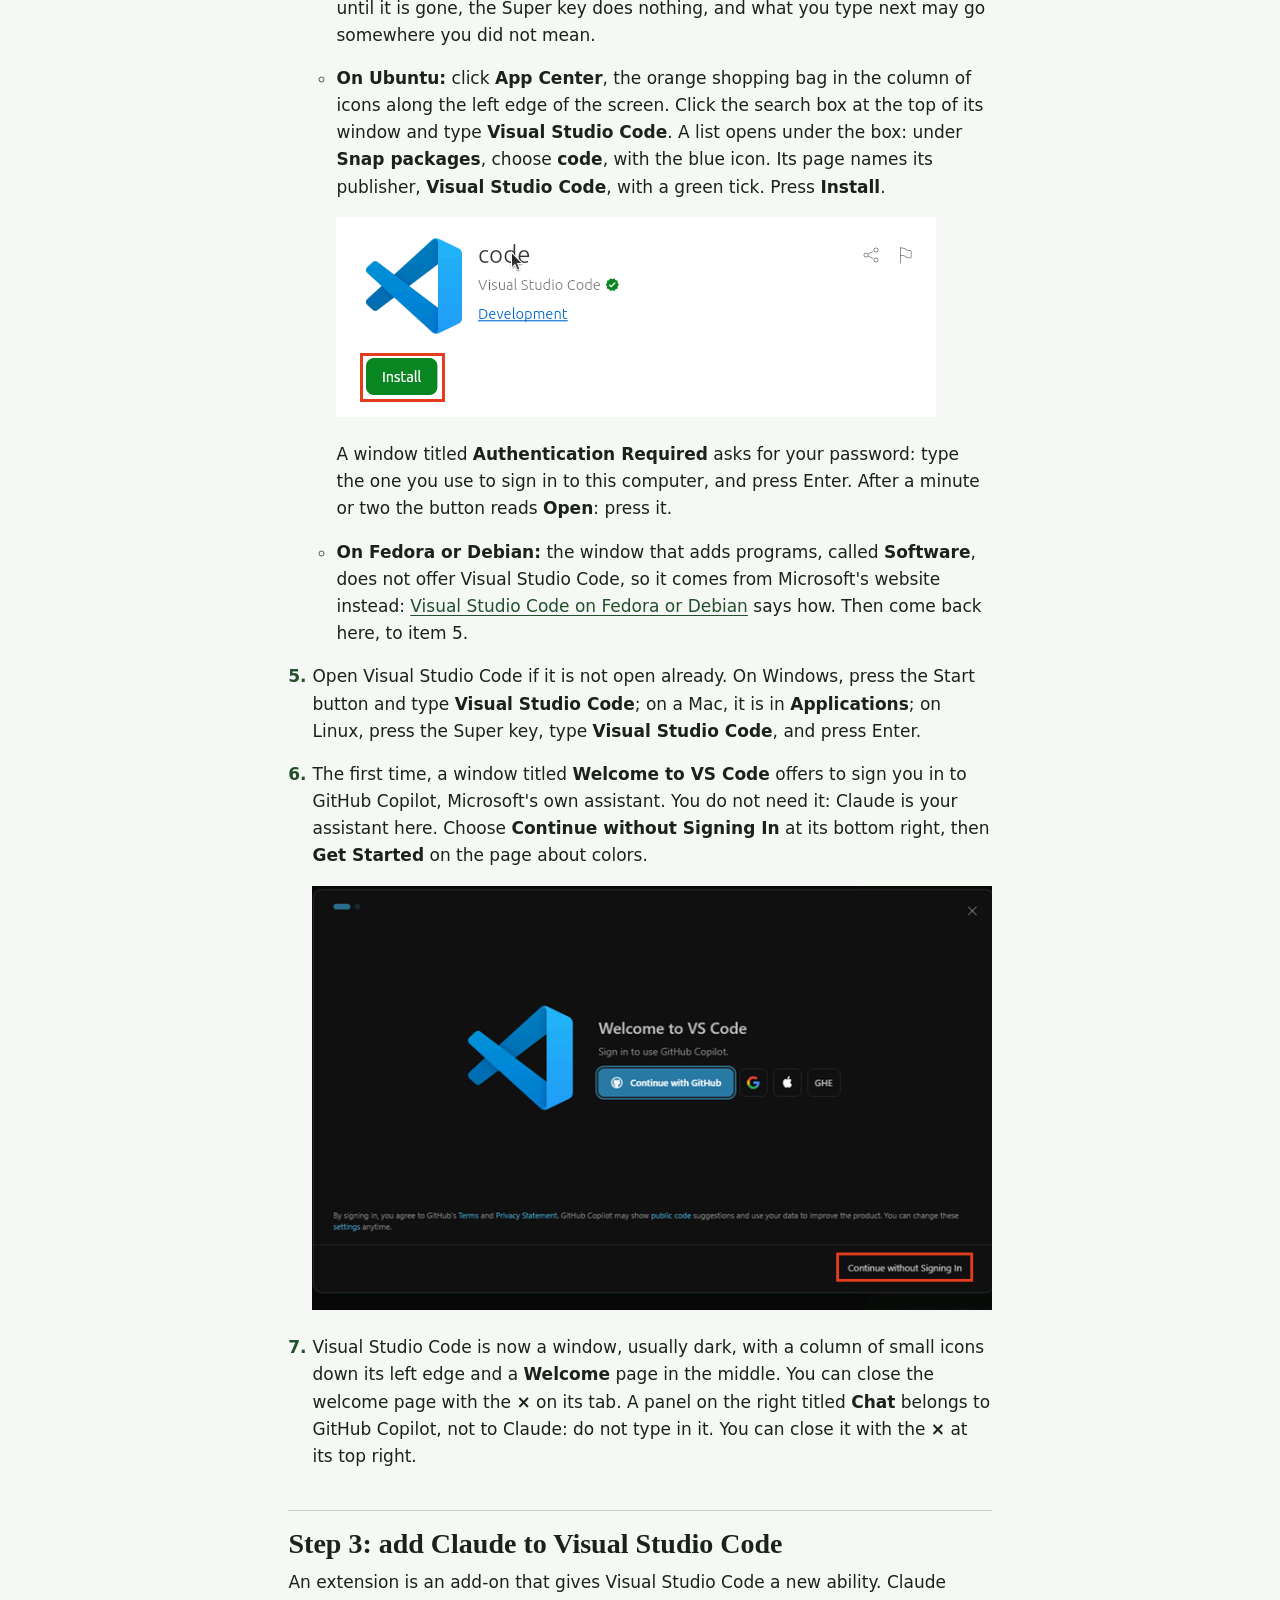
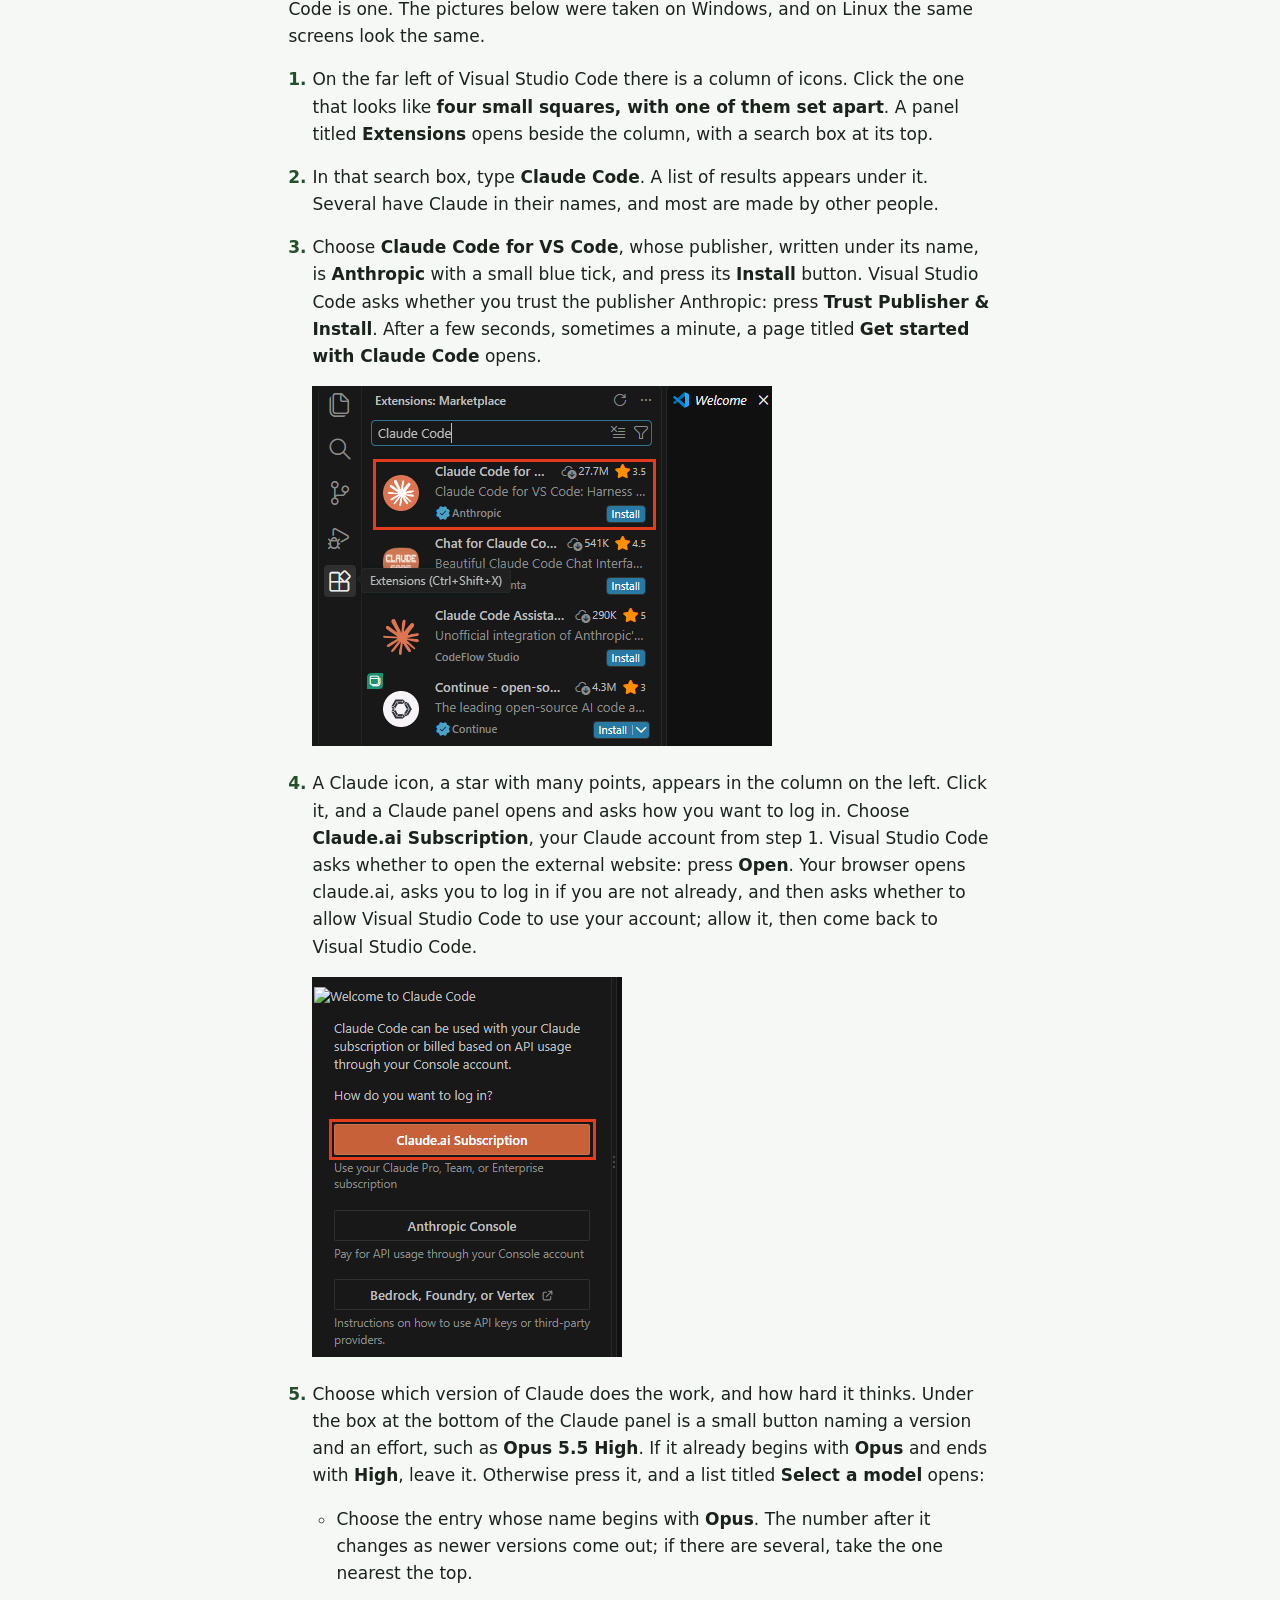
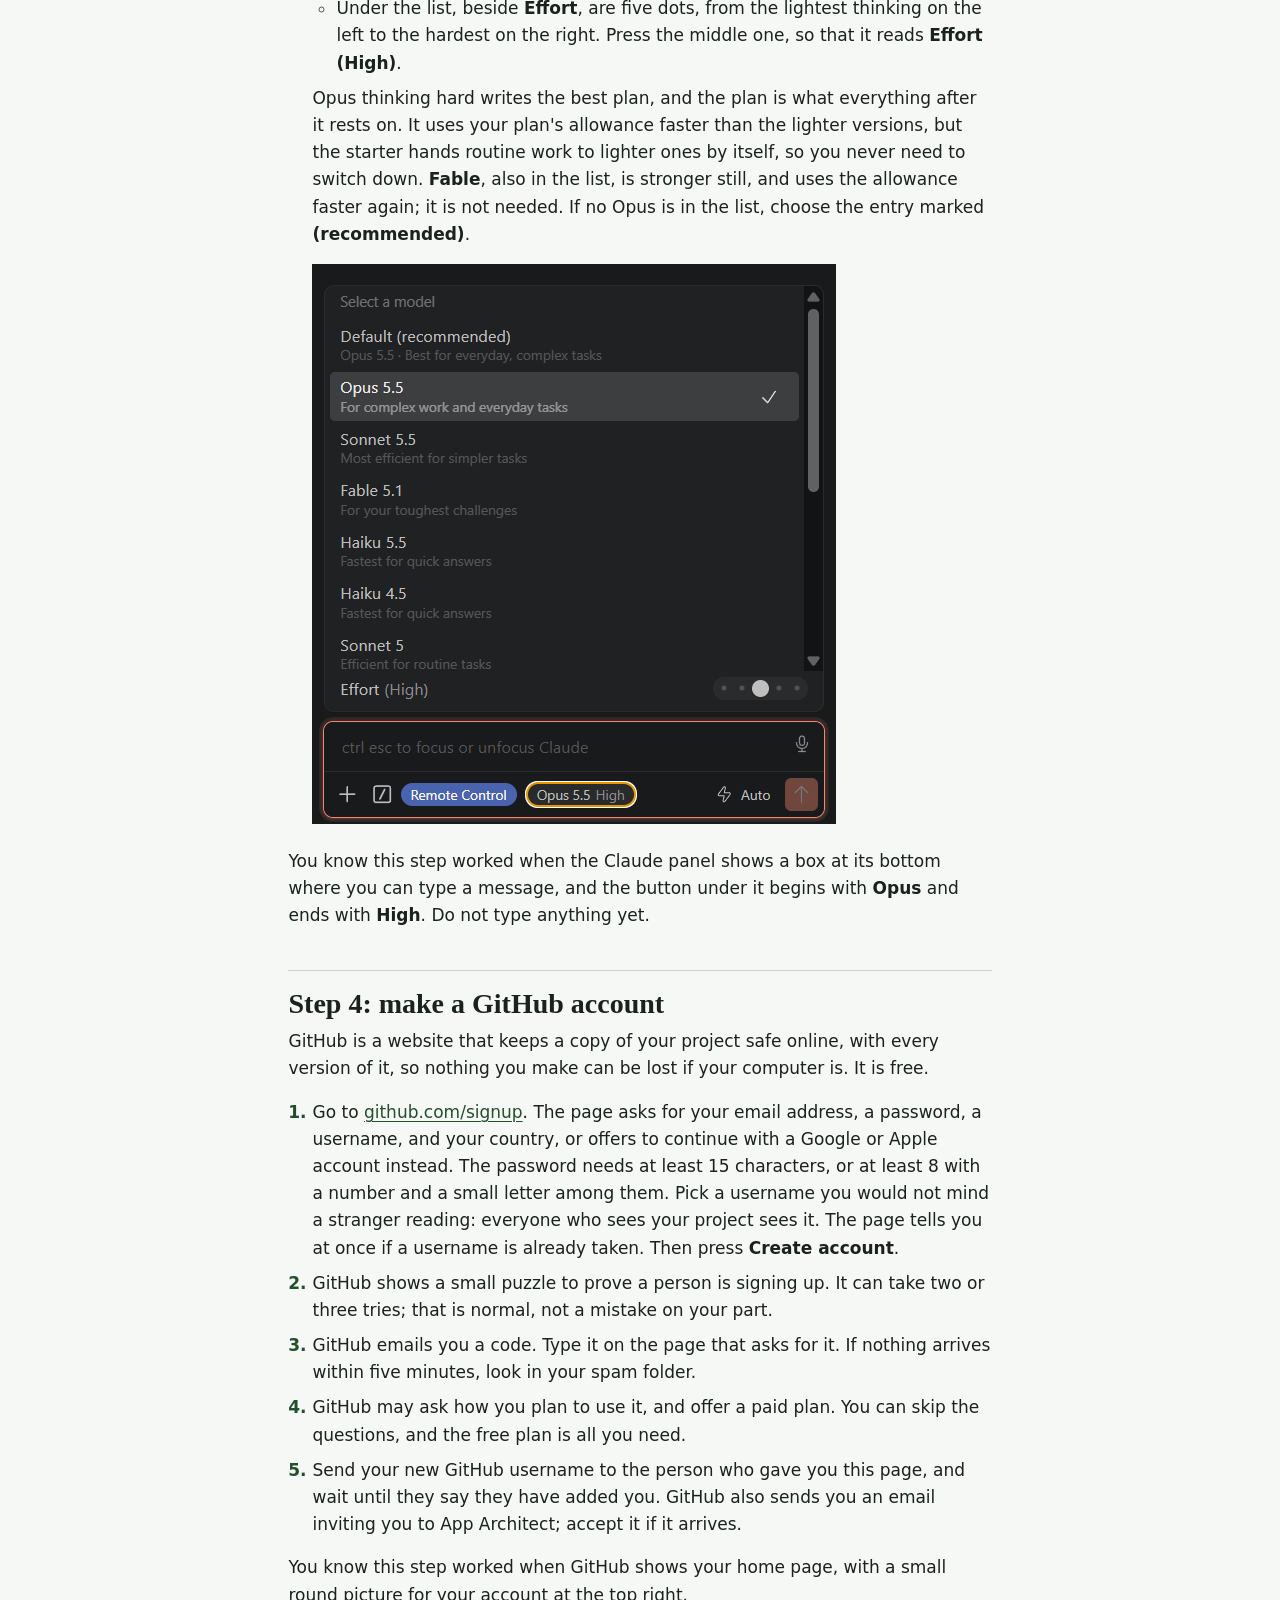
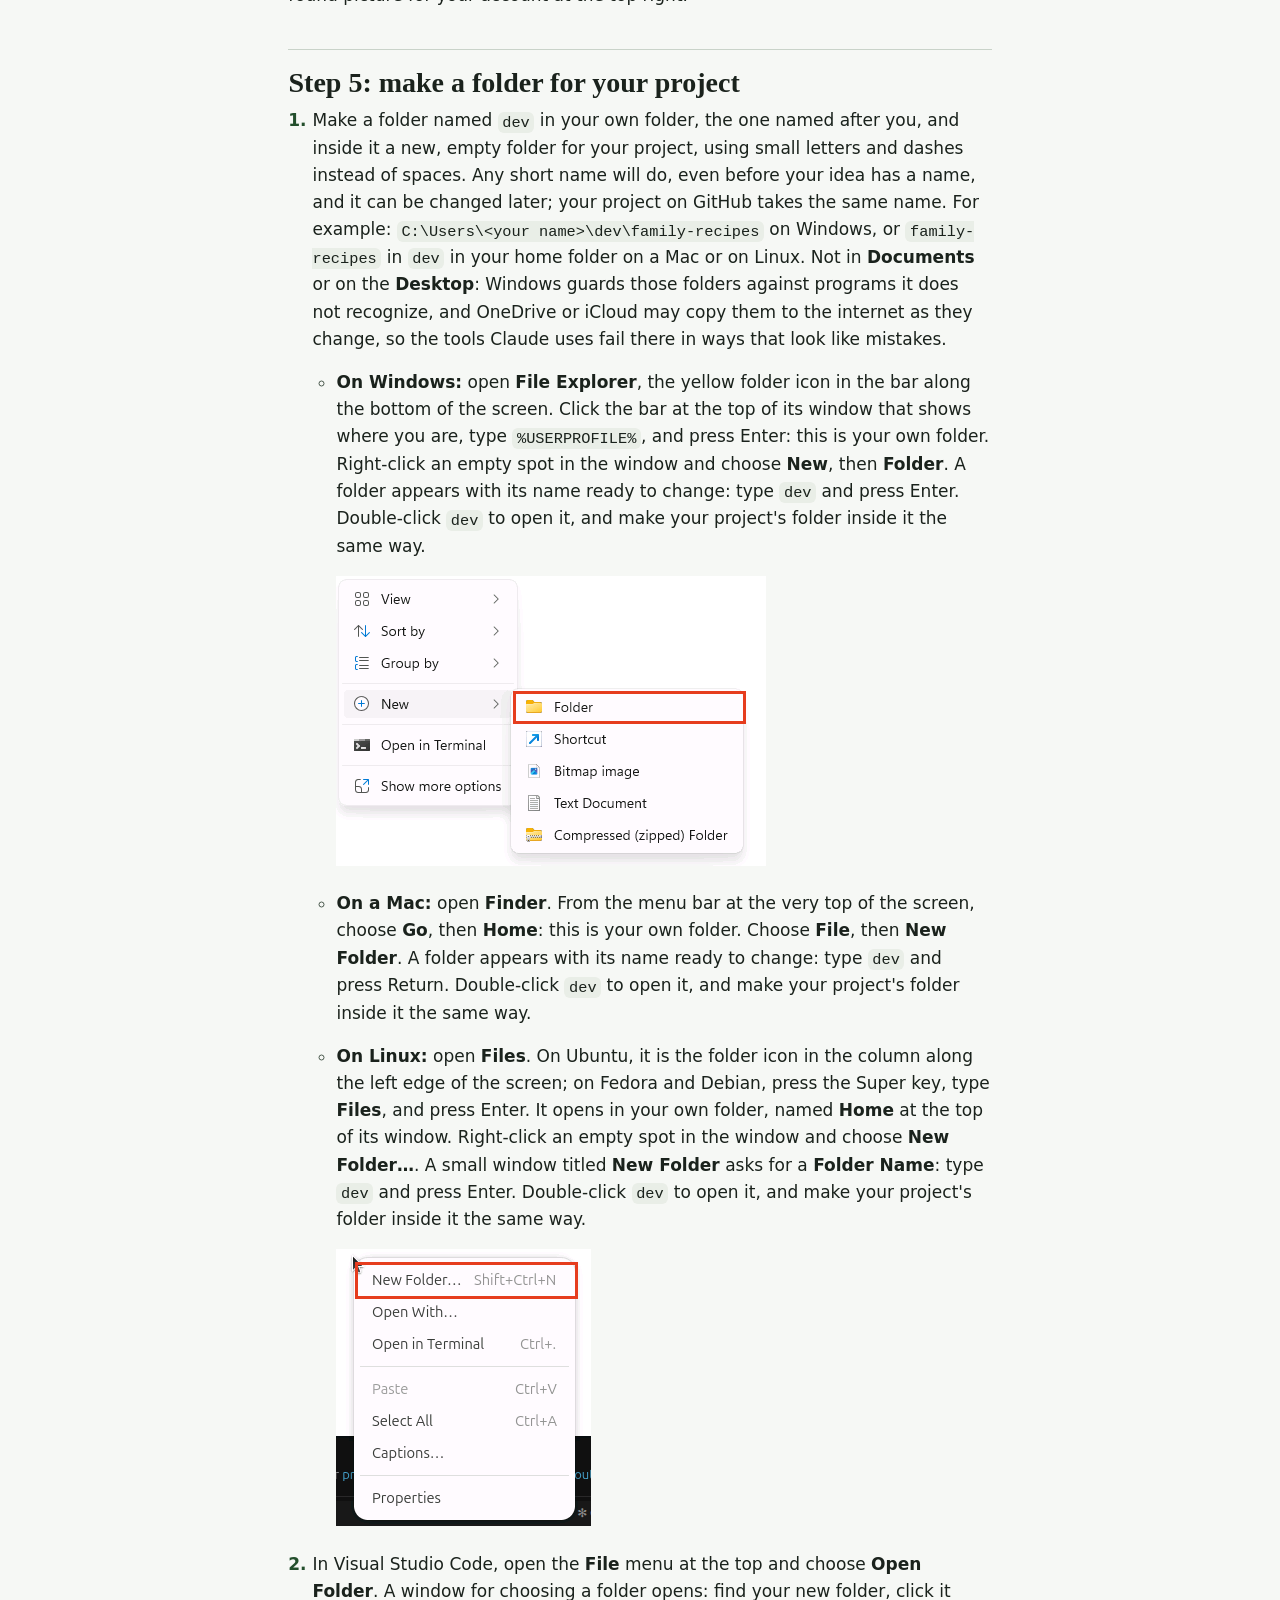
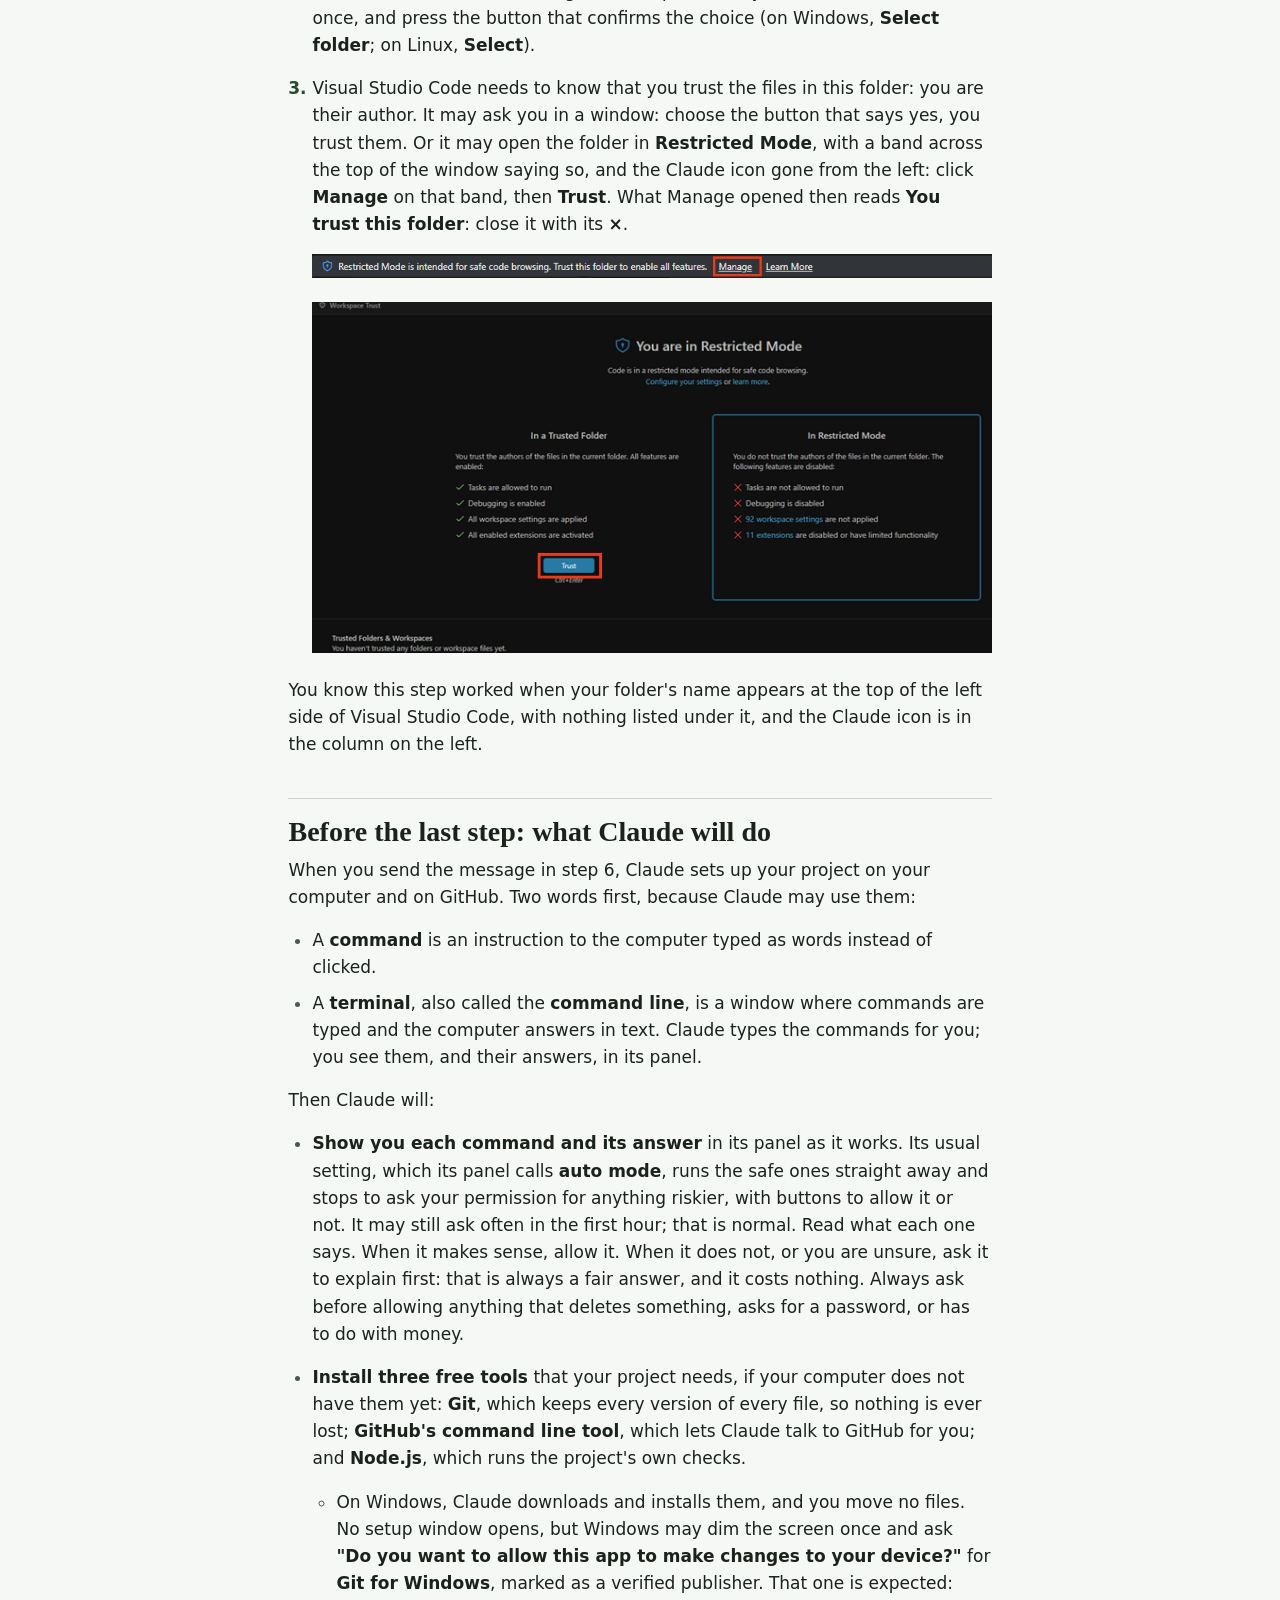
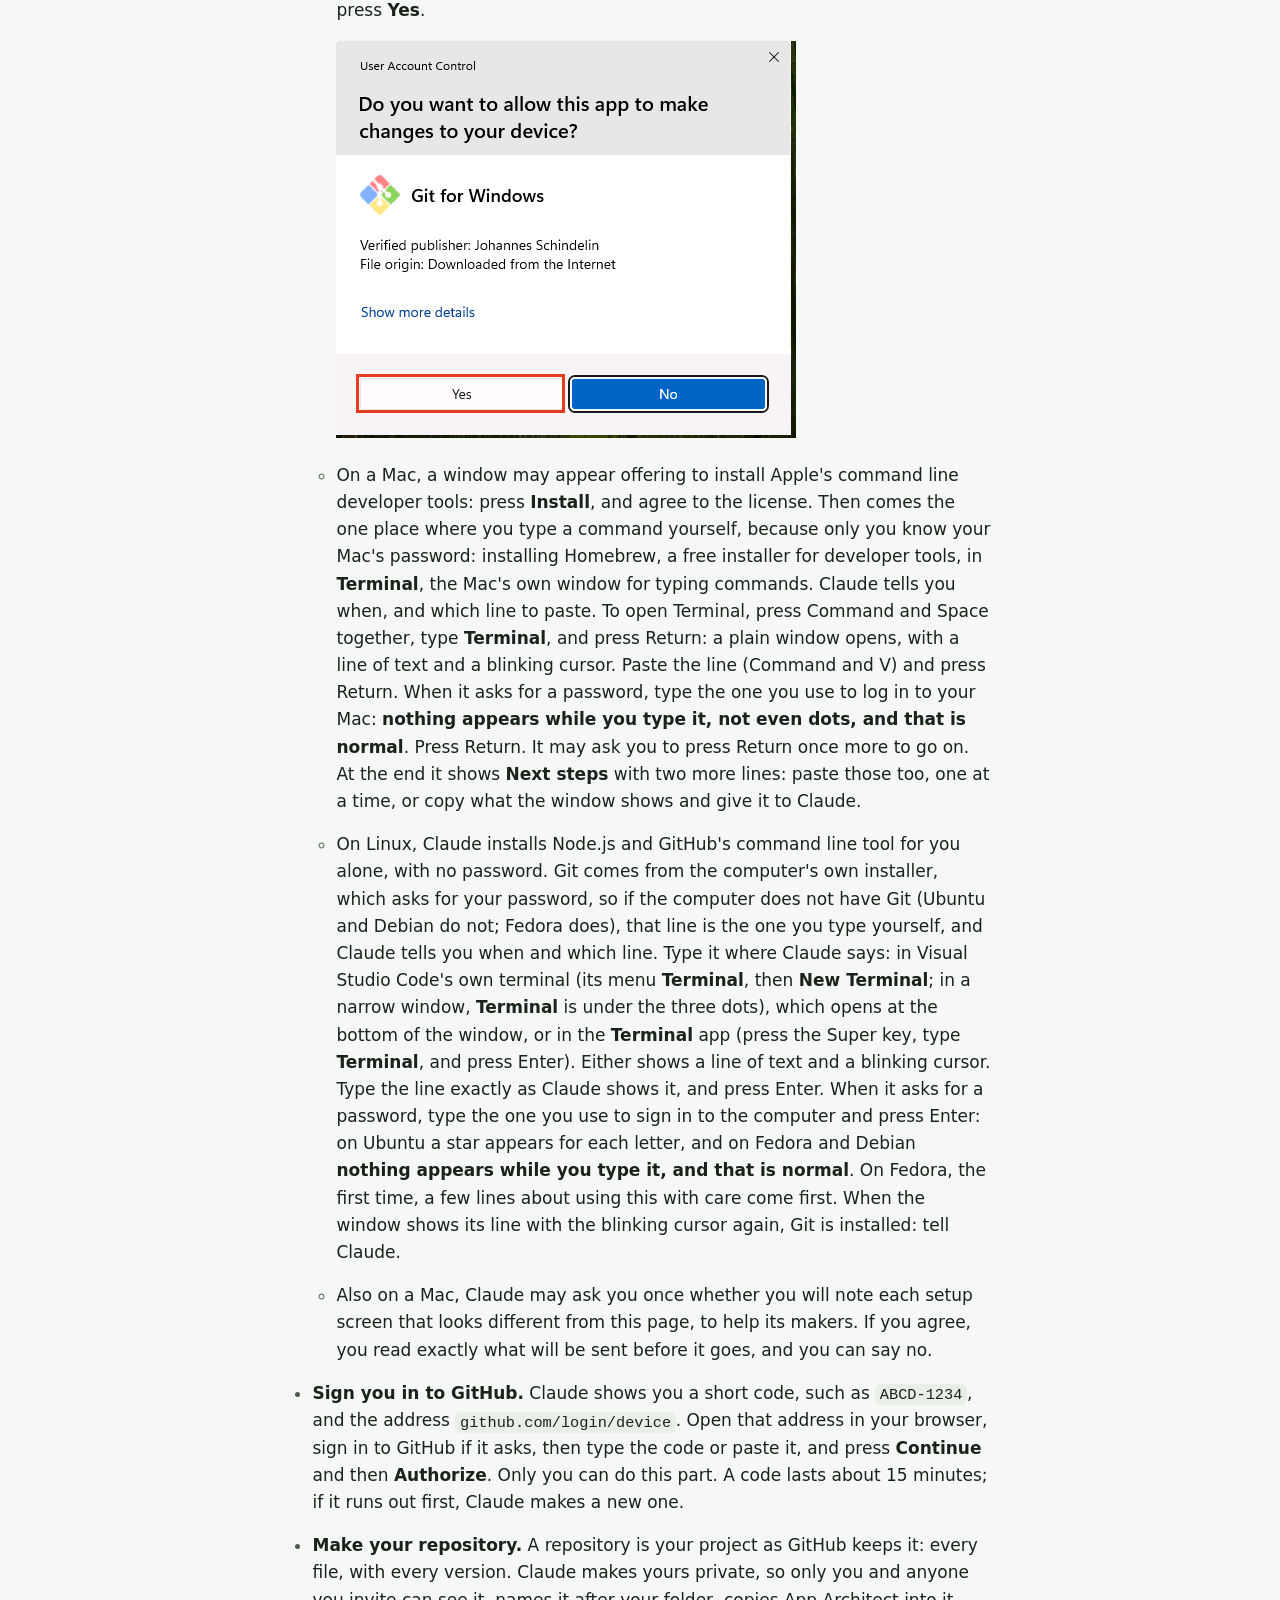
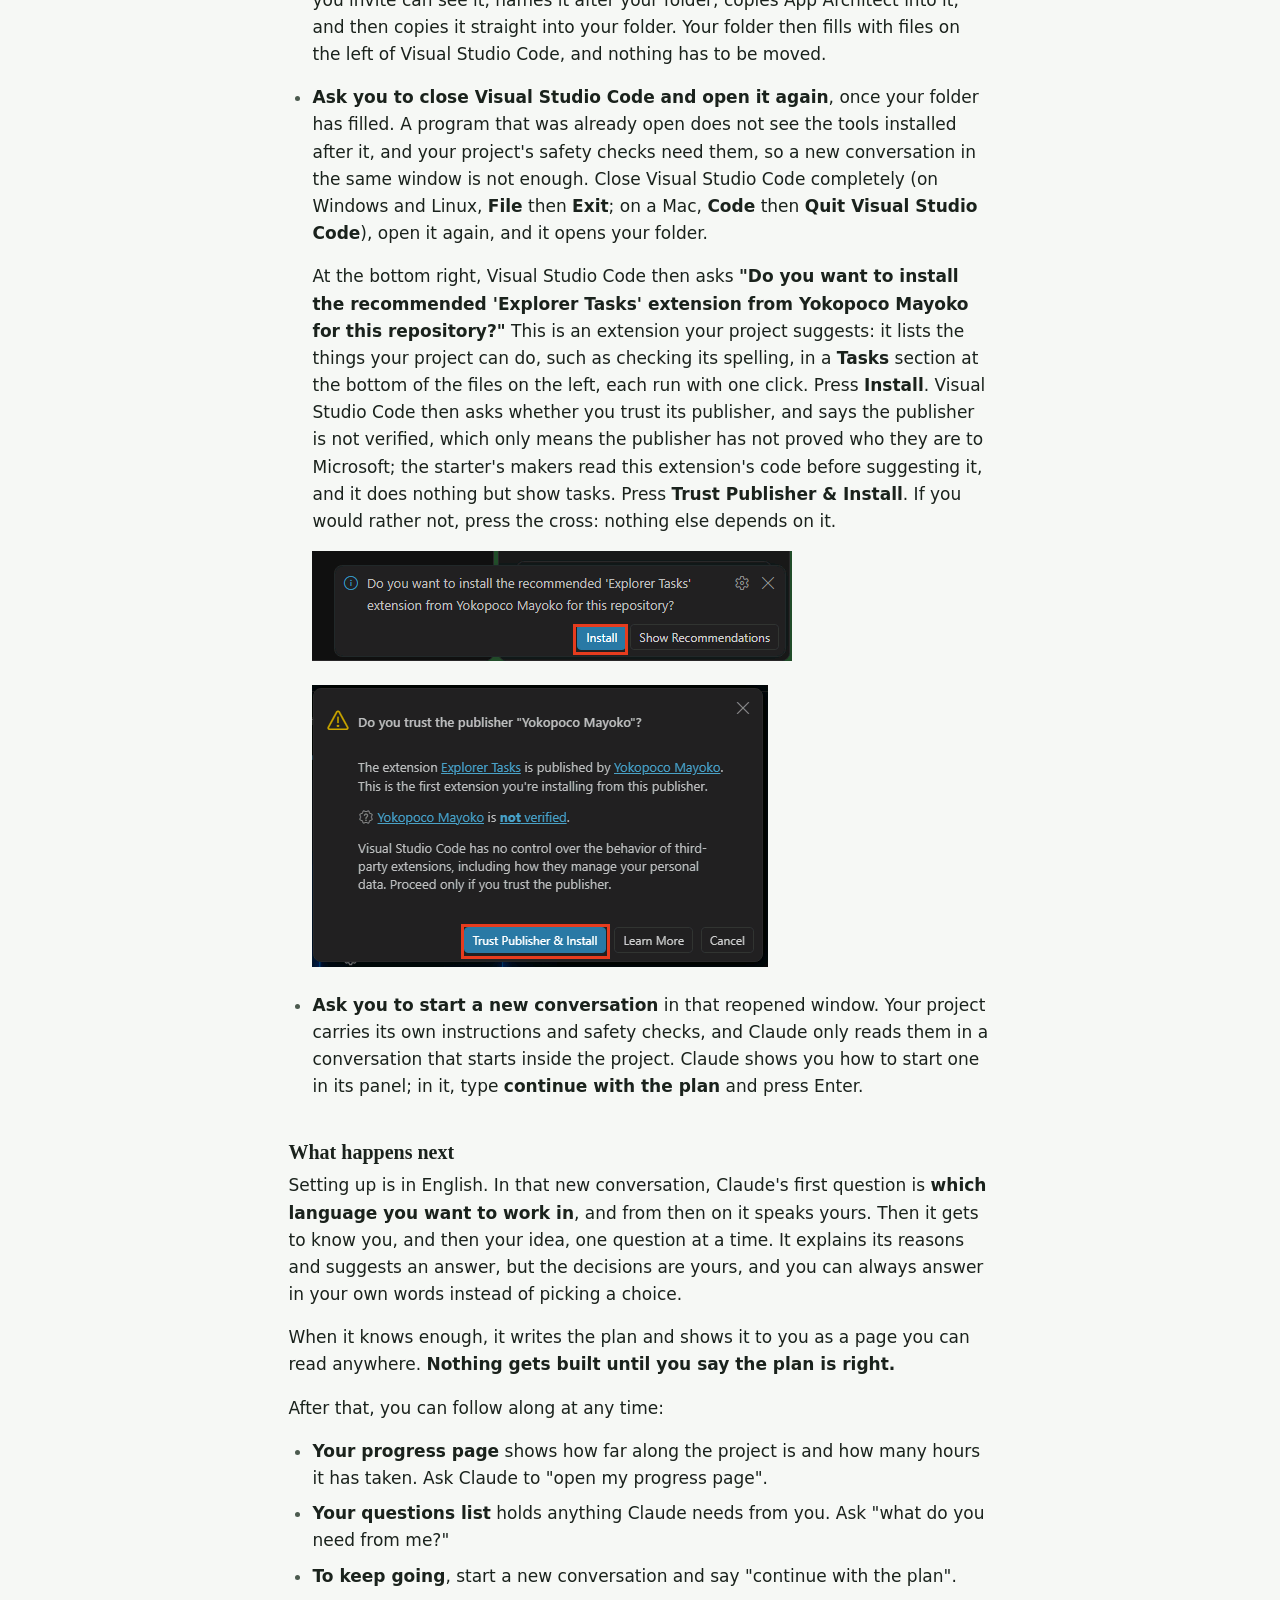
==== commit b47ea9f1: "Publish the setup guide built from START-HERE.md 051f458cbdb7931113fcba776f2aebb9ad5e71ac9be65cfe65f" ====
--- a/index.html
+++ b/index.html
@@ -43,10 +43,11 @@
 <a href="https://noelito-projects.github.io/project-starter-setup/features.html">the menu of what it offers</a>,
 which says what each part is for and what it gives you. Do steps 1 to 4 below as
 they are written, then follow
-<a href="#a-project-you-already-have">a project you already have</a> instead of steps 5
-and 6. If you only want to send what your project has learned back to the
-starter, without adding anything to it, follow
-<a href="#sending-lessons-from-a-project">sending lessons from a project</a> instead.</p>
+<a href="more-setup-help.html#a-project-you-already-have">a project you already have</a>
+instead of steps 5 and 6. If you only want to send what your project has learned
+back to the starter, without adding anything to it, follow
+<a href="more-setup-help.html#sending-lessons-from-a-project">sending lessons from a project</a>
+instead.</p>
 <h2 id="what-you-need-before-you-begin">What you need before you begin</h2>
 <ul>
 <li><strong>A computer</strong> running Windows 10 or 11, a Mac, or Linux. On Linux, this page
@@ -102,7 +103,8 @@
 <ol>
 <li><p><strong>On Windows or a Mac</strong>, in your web browser (the program you use to visit
 websites), go to <a href="https://code.visualstudio.com">code.visualstudio.com</a> and
-press the big download button. The site picks the right version for your
+press the blue download button at the top right of the page (on Windows, it
+reads <strong>Download for Windows</strong>). The site picks the right version for your
 computer. The browser shows the file as it downloads, usually near the top
 right or the bottom of its window, and puts it in your <strong>Downloads</strong> folder.
 On Linux, item 4 below takes the place of this one.</p></li>
@@ -163,30 +165,9 @@
 minute or two the button reads <strong>Open</strong>: press it.</p></li>
 <li><p><strong>On Fedora or Debian:</strong> the window that adds programs, called
 <strong>Software</strong>, does not offer Visual Studio Code, so it comes from
-Microsoft&#39;s website instead. Press the Super key and click <strong>Firefox</strong>, the
-web browser, first in the row of icons along the bottom of the screen. Go
-to <a href="https://code.visualstudio.com">code.visualstudio.com</a> and press
-<strong>Download</strong> at the top right of the page. On the page that opens, in the
-box marked <strong>Linux</strong>, press <strong>Red Hat/Fedora</strong> on Fedora, or
-<strong>Debian/Ubuntu</strong> on Debian.</p>
-<p><img src="starter-kit/docs/setup-guide-pictures/download-page-linux.png" alt="The download page&#39;s Linux box, marked &quot;Your OS&quot;, with its two buttons, Debian/Ubuntu and Red Hat/Fedora, marked"></p>
-<p>Firefox shows the download in a small panel at its top right. When the
-panel says <strong>Completed</strong>, click the file&#39;s name, which begins with <code>code</code>.
-<strong>Software</strong> opens on a page titled <strong>code</strong>, marked <strong>Local file</strong>: press
-<strong>Install</strong>. It may say <strong>Potentially Unsafe</strong> and <strong>Provided by a third
-party</strong>, which only means that the program comes from Microsoft rather than
-from Fedora or Debian.</p>
-<p><img src="starter-kit/docs/setup-guide-pictures/software-install-local-file.png" alt="Software&#39;s page for &quot;code&quot;, a local file, with the Install button marked, and Potentially Unsafe, provided by a third party, below"></p>
-<p>A window titled <strong>Authentication Required</strong> asks for your password: type
-the one you use to sign in to this computer, and press Enter.</p></li>
-<li><p><strong>Also on Debian:</strong> about a minute later, a window titled <strong>Configuring
-code</strong> asks <strong>Add Microsoft apt repository for Visual Studio Code?</strong>, with
-its box ticked. Leave it ticked, so Visual Studio Code keeps itself up to
-date, and press <strong>Next</strong> at its top right. The install waits until you do.</p>
-<p><img src="starter-kit/docs/setup-guide-pictures/configuring-code-repository.png" alt="The Configuring code window asking &quot;Add Microsoft apt repository for Visual Studio Code?&quot;, its box ticked, with Next marked"></p></li>
-<li><p>When it is done, Debian&#39;s page shows <strong>Open</strong>: press it. Fedora&#39;s shows
-only <strong>Uninstall…</strong>: close the window, and open Visual Studio Code as the
-next item says.</p></li>
+Microsoft&#39;s website instead:
+<a href="more-setup-help.html#visual-studio-code-on-fedora-or-debian">Visual Studio Code on Fedora or Debian</a>
+says how. Then come back here, to item 5.</p></li>
 </ul></li>
 <li><p>Open Visual Studio Code if it is not open already. On Windows, press the
 Start button and type <strong>Visual Studio Code</strong>; on a Mac, it is in
@@ -217,8 +198,8 @@
 <li><p>Choose <strong>Claude Code for VS Code</strong>, whose publisher, written under its name,
 is <strong>Anthropic</strong> with a small blue tick, and press its <strong>Install</strong> button.
 Visual Studio Code asks whether you trust the publisher Anthropic: press
-<strong>Trust Publisher &amp; Install</strong>. After a few seconds a page titled <strong>Get
-started with Claude Code</strong> opens.</p>
+<strong>Trust Publisher &amp; Install</strong>. After a few seconds, sometimes a minute, a
+page titled <strong>Get started with Claude Code</strong> opens.</p>
 <p><img src="starter-kit/docs/setup-guide-pictures/extensions-claude-code.png" alt="The Extensions panel searched for Claude Code: several extensions with Claude in their names, and the first one, Claude Code for VS Code by Anthropic with a blue tick, marked"></p></li>
 <li><p>A Claude icon, a star with many points, appears in the column on the left.
 Click it, and a Claude panel opens and asks how you want to log in. Choose
@@ -312,13 +293,14 @@
 </ul></li>
 <li><p>In Visual Studio Code, open the <strong>File</strong> menu at the top and choose <strong>Open
 Folder</strong>. A window for choosing a folder opens: find your new folder, click
-it once, and press the button that confirms the choice (on Linux,
-<strong>Select</strong>).</p></li>
+it once, and press the button that confirms the choice (on Windows, <strong>Select
+folder</strong>; on Linux, <strong>Select</strong>).</p></li>
 <li><p>Visual Studio Code needs to know that you trust the files in this folder: you
 are their author. It may ask you in a window: choose the button that says
 yes, you trust them. Or it may open the folder in <strong>Restricted Mode</strong>, with a
 band across the top of the window saying so, and the Claude icon gone from
-the left: click <strong>Manage</strong> on that band, then <strong>Trust</strong>.</p>
+the left: click <strong>Manage</strong> on that band, then <strong>Trust</strong>. What Manage opened
+then reads <strong>You trust this folder</strong>: close it with its <strong>×</strong>.</p>
 <p><img src="starter-kit/docs/setup-guide-pictures/restricted-mode-band.png" alt="The band across the top of Visual Studio Code: &quot;Restricted Mode is intended for safe code browsing. Trust this folder to enable all features.&quot;, with Manage marked"></p>
 <p><img src="starter-kit/docs/setup-guide-pictures/restricted-mode-trust.png" alt="The page Manage opens, titled &quot;You are in Restricted Mode&quot;, with the Trust button marked under &quot;In a Trusted Folder&quot;"></p></li>
 </ol>
@@ -465,59 +447,6 @@
 sees the new tools, and then to start a new conversation in this folder and
 type &quot;continue with the plan&quot; there, so that the project&#39;s own instructions
 and safety checks are on from its first question.</code></pre>
-<h2 id="a-project-you-already-have">A project you already have</h2>
-<p>These take the place of steps 5 and 6 when you are adding the starter to a
-project of your own. Steps 1 to 4 come first, as they are written.</p>
-<ol>
-<li>In Visual Studio Code, open the <strong>File</strong> menu and choose <strong>Open Folder</strong>,
-then find your project&#39;s folder, click it once, and press the button that
-confirms the choice. If Visual Studio Code asks whether you trust the files,
-or shows <strong>Restricted Mode</strong>, trust them as step 5 shows. You know this
-worked when your project&#39;s own files are listed on the left.</li>
-<li>Open the Claude panel, copy the message below exactly as it is, paste it into
-the box at the bottom, and press Enter.</li>
-</ol>
-<pre tabindex="0"><code>I am adding App Architect to this project, which already exists. I am
-not technical, so explain each step in plain words before you do it. Install
-Git, GitHub&#39;s command line tool (gh), and Node.js for my user only, wherever
-that is possible, if any of them is missing, and sign me in to GitHub through
-the browser with a one-time code that you show me. Then clone App Architect
-with &quot;gh repo clone noelito-projects/app-architect&quot; into a temporary folder
-outside this project, never into it, and change nothing in this project yet.
-Read starter-kit/library/skills/adopt-the-starter/SKILL.md in that clone
-and follow it from its beginning: it says what to ask me and what to do, and
-it keeps this project&#39;s own branches untouched until I say yes. I may want only
-some parts of the starter, so show me its menu of features before bringing
-anything in.</code></pre>
-<p>What happens next: Claude asks you a few questions, one at a time, mostly to
-check that it understood what your project&#39;s own files already say, and shows
-you the menu so you can take all of the starter or only some parts. It then
-works in a second folder of its own beside your project&#39;s, so your project keeps
-working as it does now while the starter goes in, and it asks you before
-anything reaches your project&#39;s own work or GitHub. Adding the starter can take
-several sittings; you can stop at any point, and the next conversation picks up
-where the last one stopped.</p>
-<h2 id="sending-lessons-from-a-project">Sending lessons from a project</h2>
-<p>This is for a project that keeps its own way of working, when you only want to
-pass on what it learned, so the next project made from the starter begins with
-it. Nothing is added to your project and nothing in it changes. Steps 1 to 4
-come first, as they are written, then open your project&#39;s folder as the first
-step of <a href="#a-project-you-already-have">a project you already have</a> says, and send
-Claude this message:</p>
-<pre tabindex="0"><code>I only want to send lessons from this project back to App Architect, and
-nothing in this project may change. I am not technical, so explain each step in
-plain words before you do it. Install Git, GitHub&#39;s command line tool (gh), and
-Node.js for my user only, wherever that is possible, if any of them is missing,
-and sign me in to GitHub through the browser with a one-time code that you show
-me. Then clone App Architect with &quot;gh repo clone
-noelito-projects/app-architect&quot; into a short temporary folder outside this
-project, never into it. Read starter-kit/library/skills/gather-lessons/SKILL.md
-in that clone and follow it from its beginning.</code></pre>
-<p>What happens next: Claude says what it will read, and asks whether it may also
-read your past conversations with Claude about this project, which is where most
-lessons are. It then looks for what any project would want, the skills your
-project wrote above all, takes out every private detail, and shows you each
-lesson before anything is sent. You say yes or no to each one.</p>
 <h2 id="if-something-goes-wrong">If something goes wrong</h2>
 <ul>
 <li><strong>Claude asks you to wait</strong> because you have used your plan&#39;s share for now:
